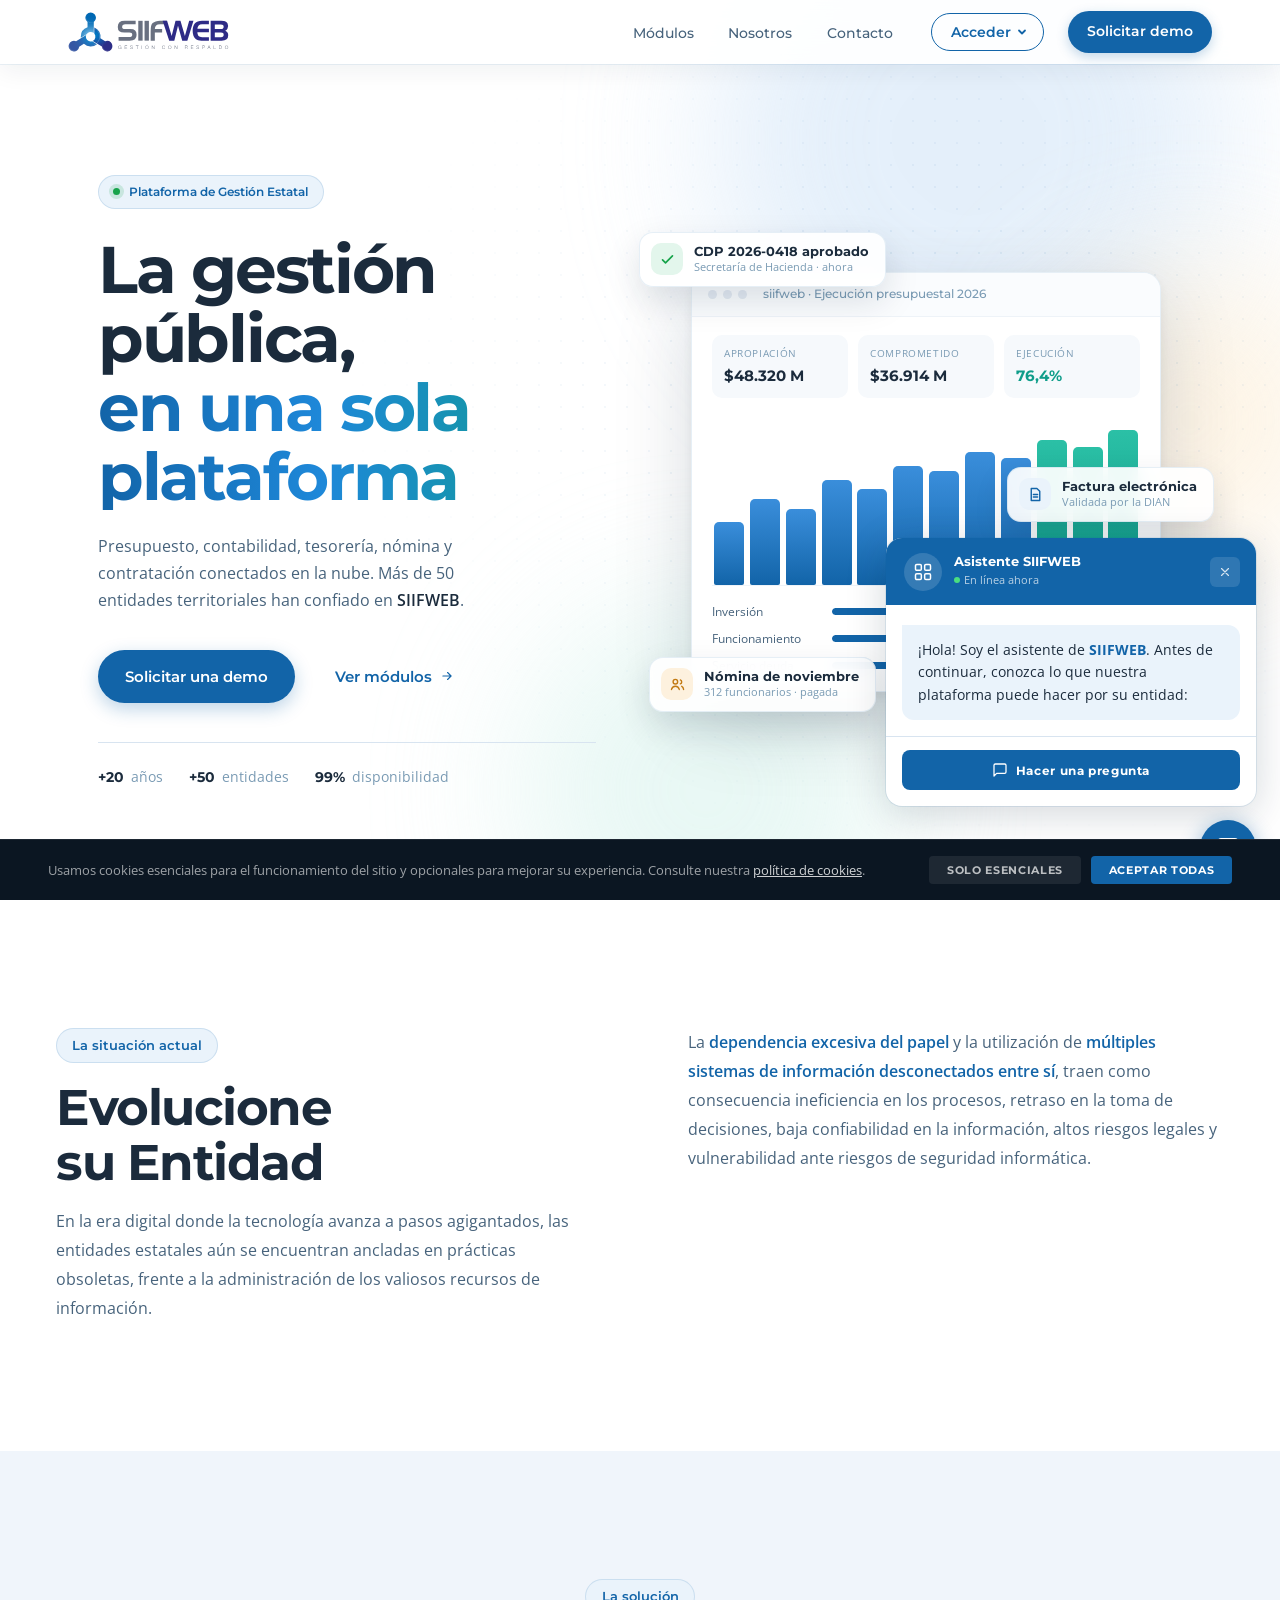
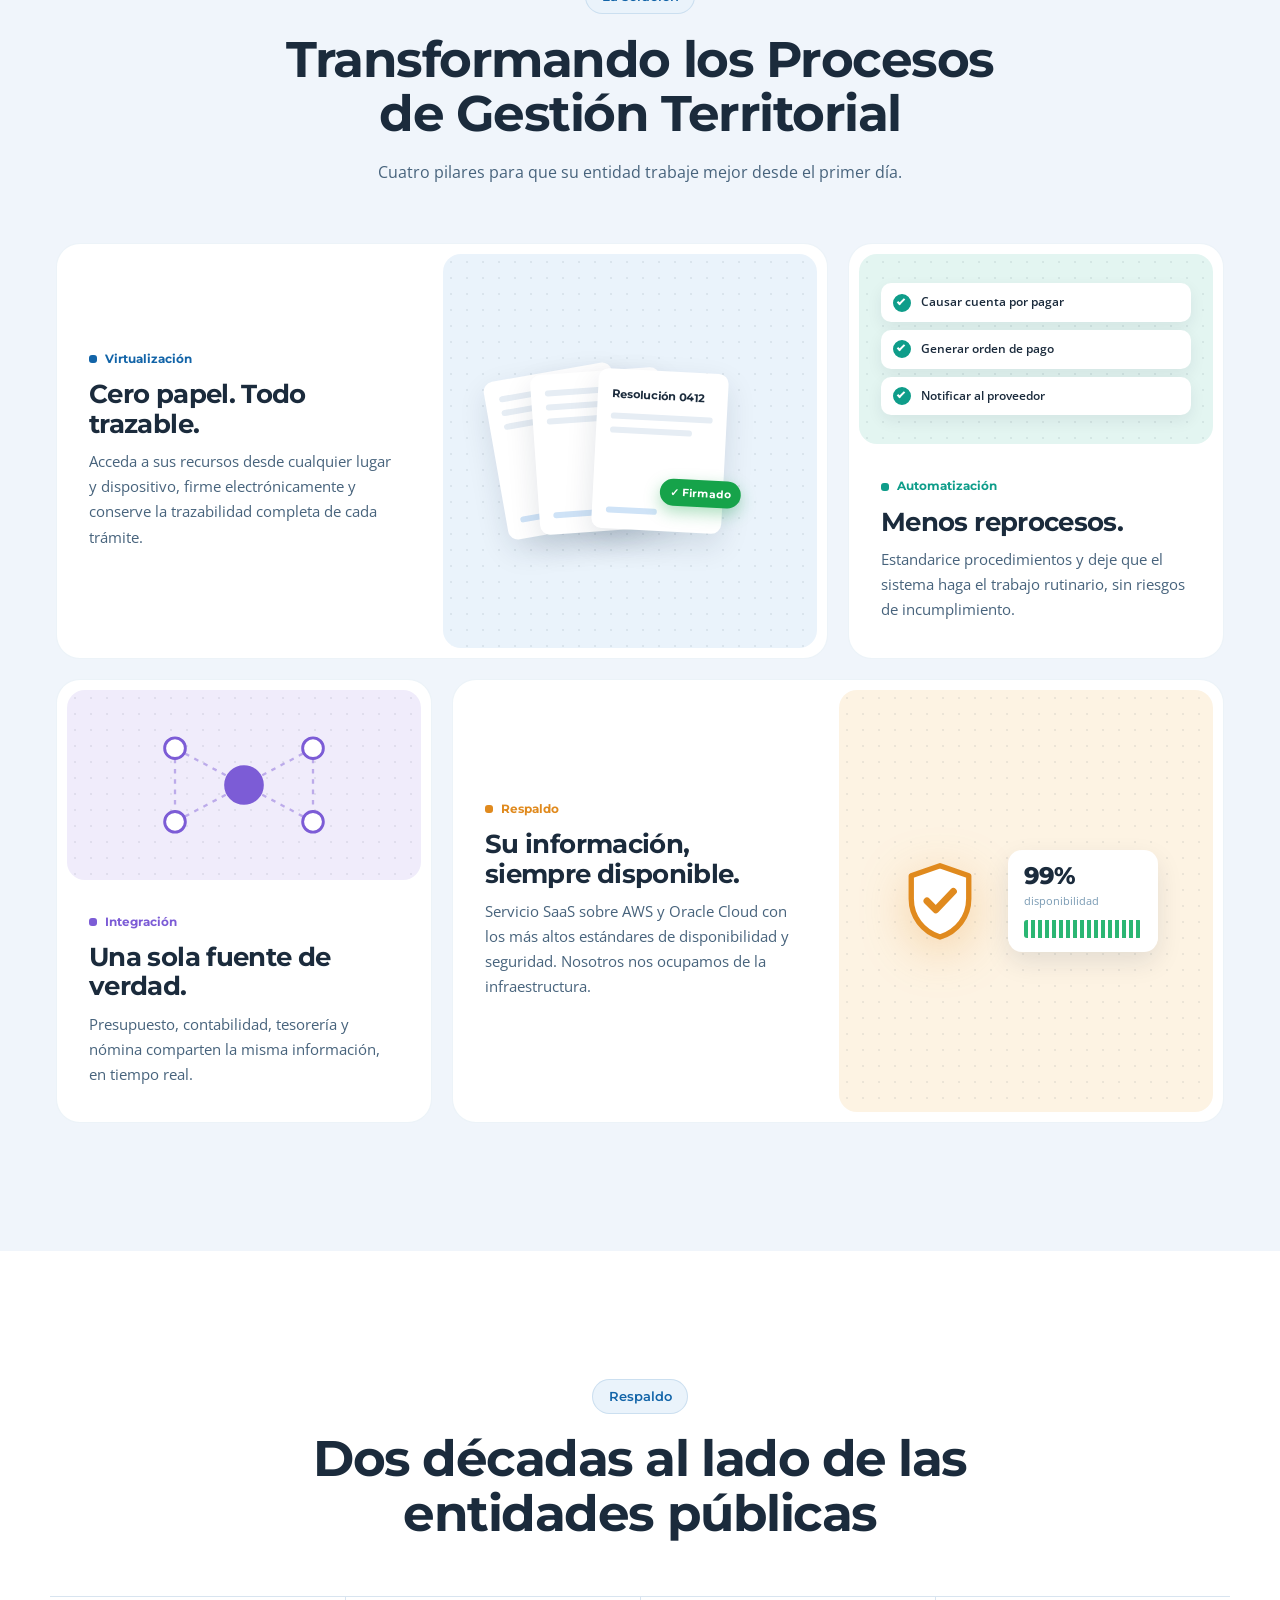
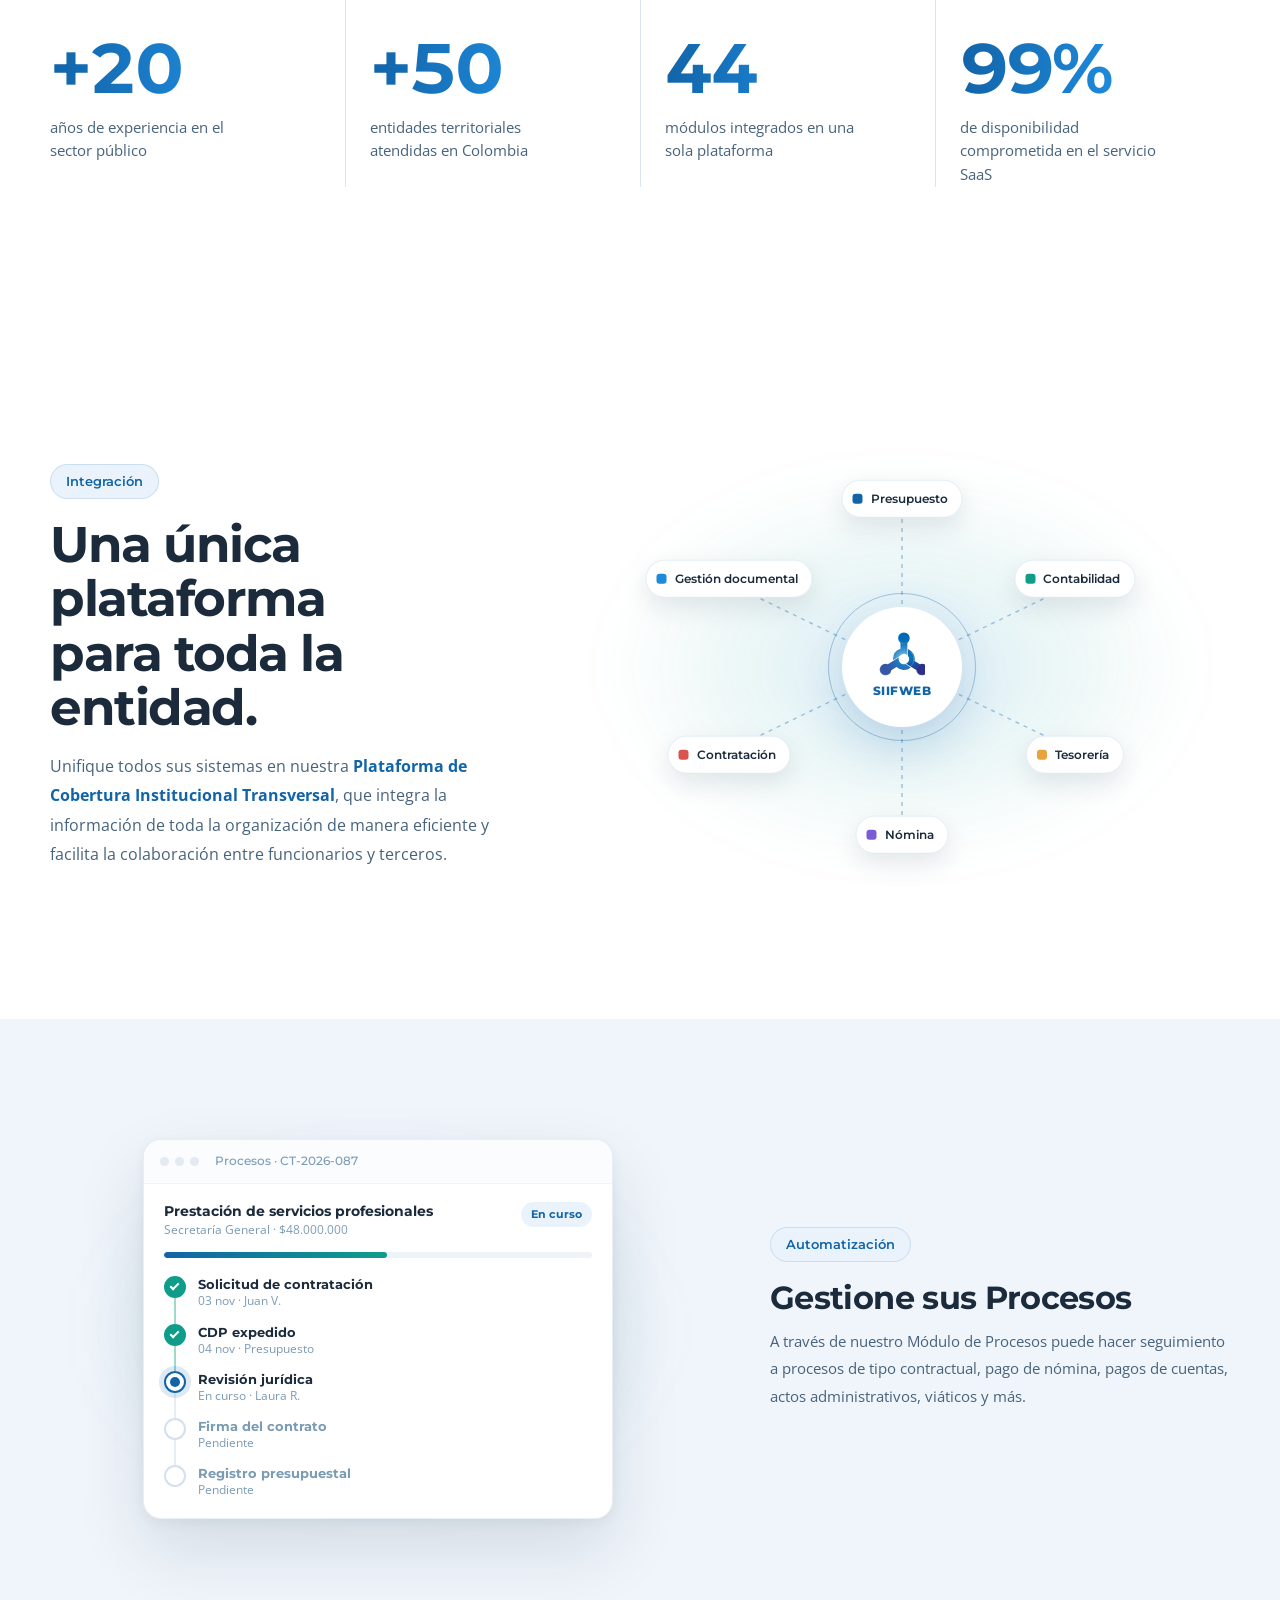
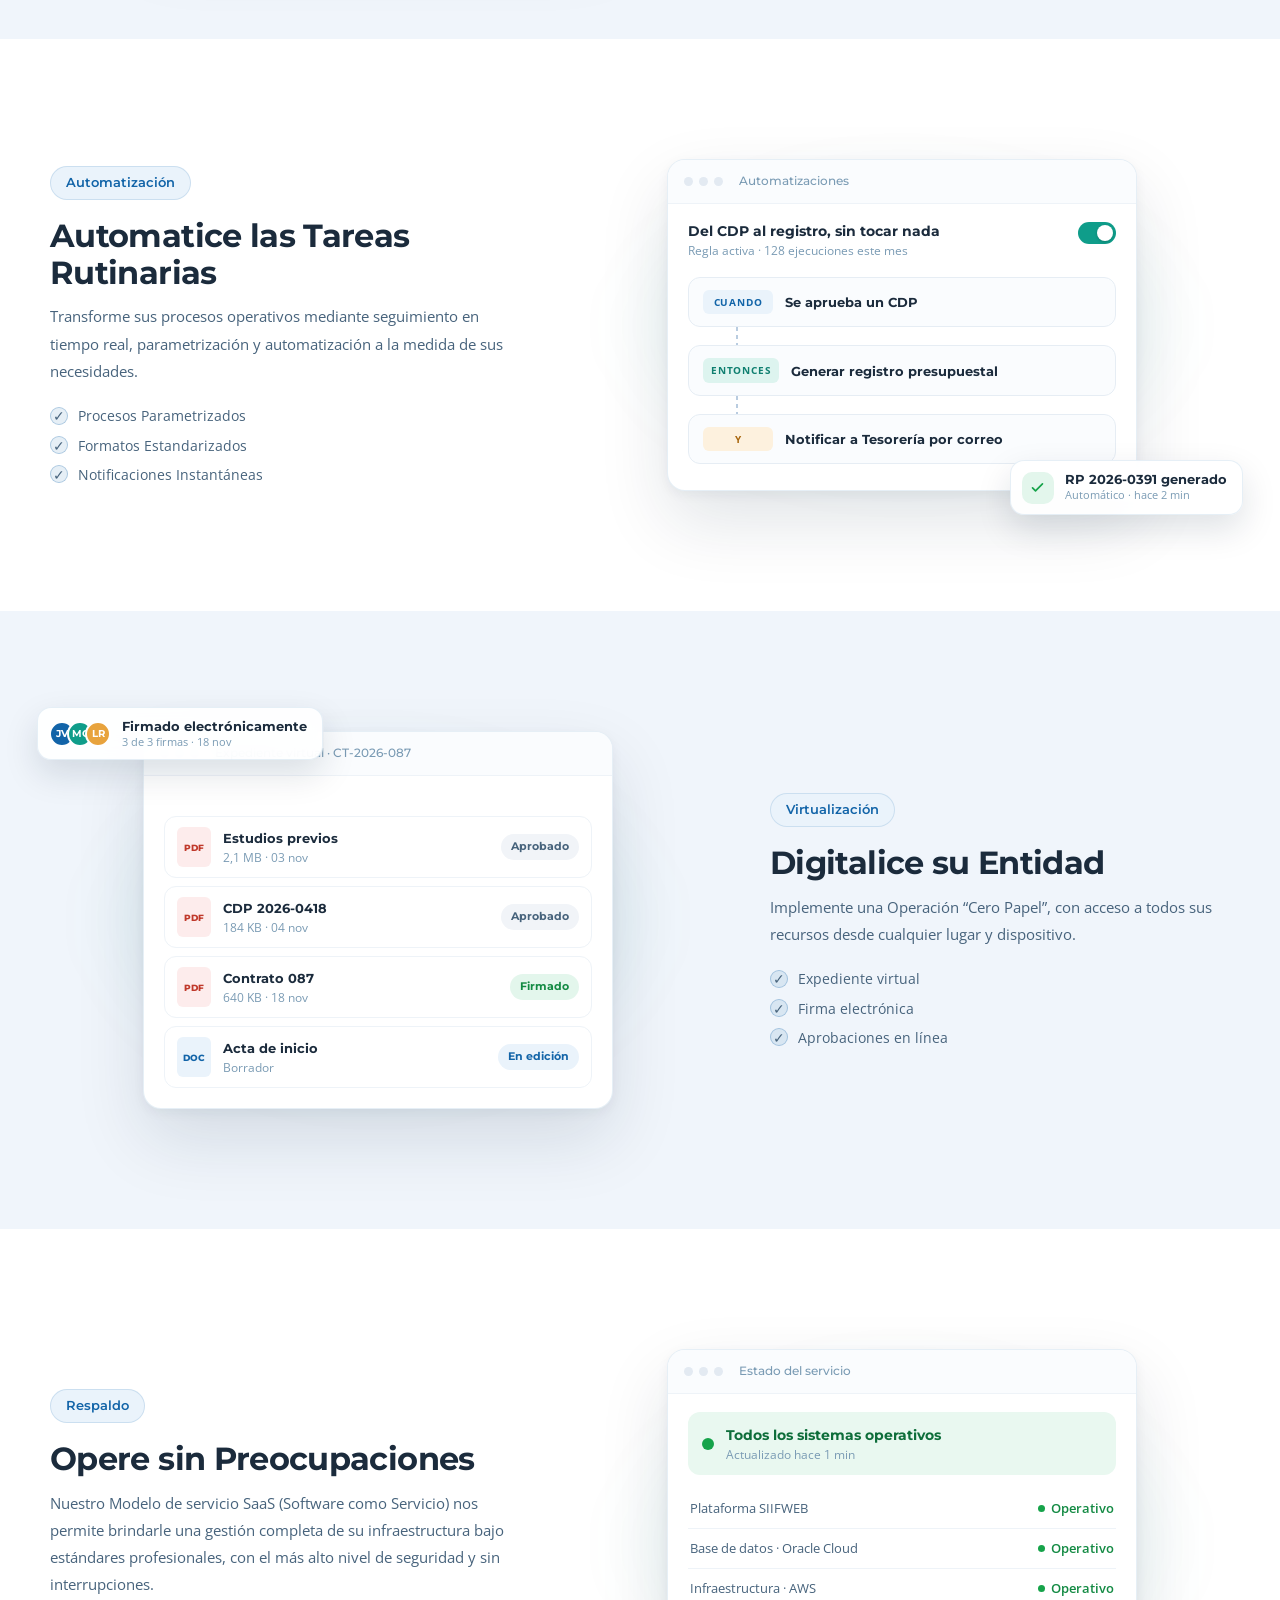
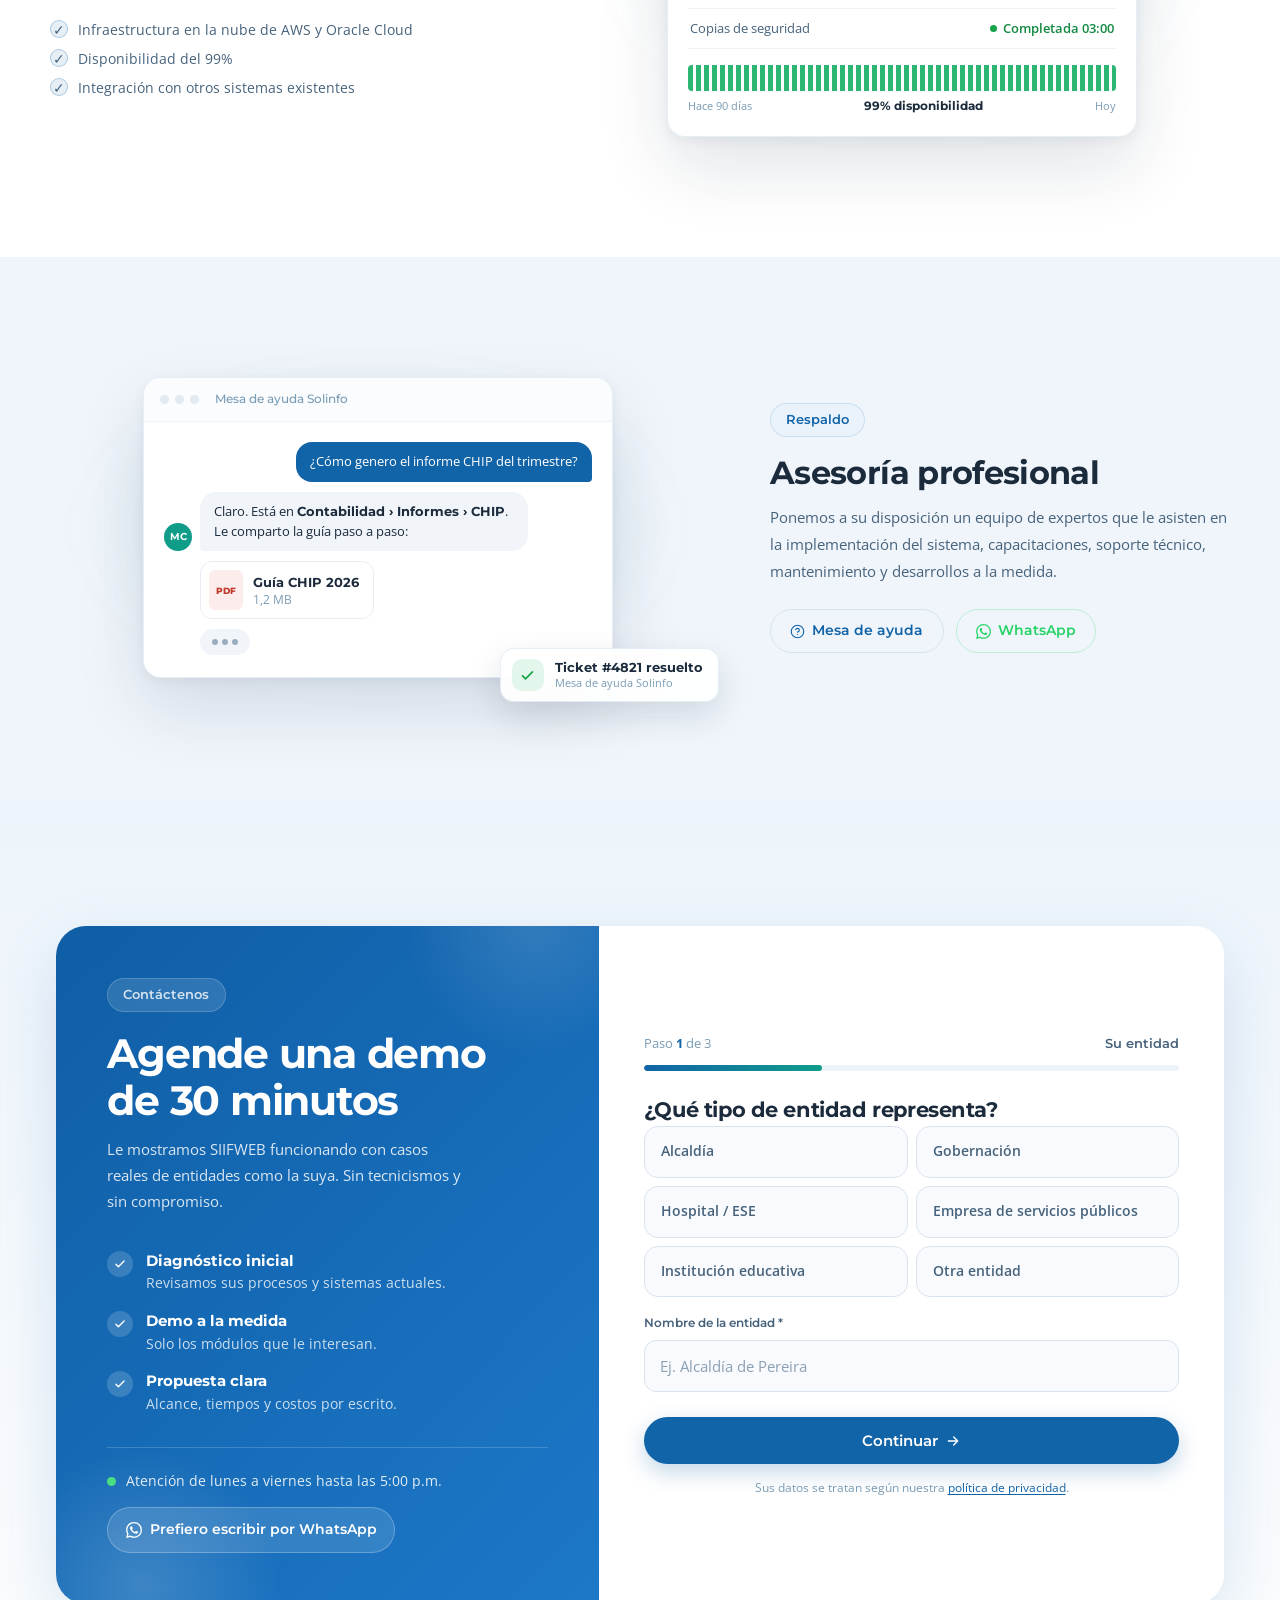
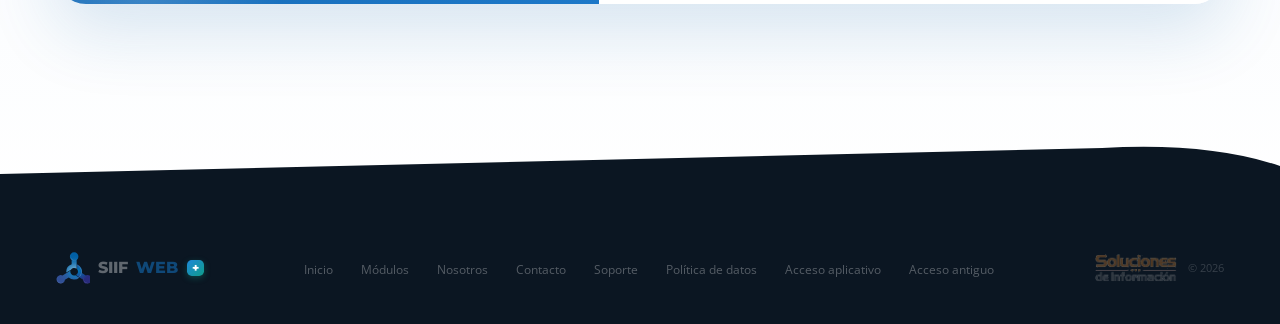
==== index.html @ 013b611a "feat(sitio): SEO, dirección de Bogotá y retiro de wsPagos - SEO: meta description, canonical y Open " ====
<!DOCTYPE html>
<html lang="es">
<head>
  <meta charset="UTF-8">
  <meta name="viewport" content="width=device-width, initial-scale=1.0">
  <title>SIIFWEB - Plataforma de Gesti&oacute;n Estatal</title>
  <meta name="description" content="Presupuesto, contabilidad, tesorería, nómina y contratación conectados en la nube para entidades territoriales de Colombia. Más de 50 entidades confían en SIIFWEB.">
  <link rel="canonical" href="https://www.siifweb.com/">
  <meta name="theme-color" content="#1264A8">
  <meta property="og:type" content="website">
  <meta property="og:site_name" content="SIIFWEB">
  <meta property="og:locale" content="es_CO">
  <meta property="og:title" content="SIIFWEB — La gestión pública, en una sola plataforma">
  <meta property="og:description" content="Presupuesto, contabilidad, tesorería, nómina y contratación conectados en la nube para entidades territoriales de Colombia. Más de 50 entidades confían en SIIFWEB.">
  <meta property="og:url" content="https://www.siifweb.com/">
  <meta property="og:image" content="https://www.siifweb.com/assets/og-siifweb.jpg">
  <meta property="og:image:width" content="1200">
  <meta property="og:image:height" content="630">
  <meta property="og:image:alt" content="SIIFWEB: la gestión pública, en una sola plataforma">
  <meta name="twitter:card" content="summary_large_image">
  <link rel="preconnect" href="https://fonts.googleapis.com">
  <link rel="preconnect" href="https://fonts.gstatic.com" crossorigin>
  <link href="https://fonts.googleapis.com/css2?family=Montserrat:wght@300;400;500;600;700;800&family=Open+Sans:wght@300;400;600&display=swap" rel="stylesheet">
  <link rel="icon" href="assets/favicon.ico" sizes="any">
  <link rel="apple-touch-icon" href="assets/apple-touch-icon.png">
  <link rel="stylesheet" href="css/common.css">
  <link rel="stylesheet" href="css/index.css">
  <link rel="stylesheet" href="css/chat.css">
  <link rel="stylesheet" href="css/theme.css">
</head>
<body>

<nav id="nav">
  <div class="nav-inner">
    <a class="nav-logo" href="./">
      <img src="assets/logo-navbar.svg" alt="SIIFWEB" width="161" height="40">
    </a>
    <ul class="nav-links">
      <li><a href="./modulos.html">M&oacute;dulos</a></li>
      <li><a href="./nosotros.html">Nosotros</a></li>
      <li><a href="#contacto">Contacto</a></li>
      <li class="nav-links-sep" aria-hidden="true"></li>
      <li class="nav-mob-access"><a href="./acceso.html">Acceso aplicativo <span class="brand-plus">SIIFWEB<span class="plus-chip" aria-hidden="true">+</span></span></a></li>
      <li class="nav-mob-access"><a href="https://www.colombiagestiona.com/entidades.html" target="_blank" rel="noreferrer">Acceso antiguo</a></li>
      <li class="nav-mob-access"><a href="https://soporte.solinfo.com.co" target="_blank" rel="noreferrer">Soporte</a></li>
      <li class="nav-mob-access nav-mob-disabled"><span>Acceso interno <span class="access-soon">Pr&oacute;ximamente</span></span></li>
      <li class="nav-mob-access nav-mob-disabled"><span>PQRS <span class="access-soon">Pr&oacute;ximamente</span></span></li>
    </ul>
    <div class="nav-access-wrap">
      <button class="nav-access" type="button" aria-haspopup="true" aria-expanded="false">
        Acceder
        <svg class="nav-access-chev" width="10" height="10" viewBox="0 0 10 10" fill="none" aria-hidden="true"><path d="M2 3.5l3 3 3-3" stroke="currentColor" stroke-width="1.8" stroke-linecap="round" stroke-linejoin="round"/></svg>
      </button>
      <div class="access-menu" role="menu">
        <div class="access-menu-header">Acceso</div>
        <a href="./acceso.html" class="access-item" role="menuitem">
          <span class="access-item-ico"><svg width="18" height="18" viewBox="0 0 24 24" fill="none"><path d="M3 21h18M5 21v-9M9.7 21v-9M14.3 21v-9M19 21v-9M3.5 9 12 3.5 20.5 9v0.5h-17V9Z" stroke="#1264A8" stroke-width="1.8" stroke-linecap="round" stroke-linejoin="round"/></svg></span>
          <span class="access-item-body"><span class="access-item-name">Acceso aplicativo</span><span class="access-item-desc">Entidades en <span class="brand-plus">SIIFWEB<span class="plus-chip" aria-hidden="true">+</span></span></span></span>
          <svg class="access-item-ext" width="12" height="12" viewBox="0 0 12 12" fill="none" aria-hidden="true"><path d="M4.5 2.5 8 6l-3.5 3.5" stroke="#7A9BB4" stroke-width="1.5" stroke-linecap="round" stroke-linejoin="round"/></svg>
        </a>
        <a href="https://www.colombiagestiona.com/entidades.html" class="access-item" target="_blank" rel="noreferrer" role="menuitem">
          <span class="access-item-ico"><svg width="18" height="18" viewBox="0 0 24 24" fill="none"><rect x="3" y="3" width="7" height="7" rx="1.5" stroke="#1264A8" stroke-width="1.8"/><rect x="14" y="3" width="7" height="7" rx="1.5" stroke="#1264A8" stroke-width="1.8"/><rect x="3" y="14" width="7" height="7" rx="1.5" stroke="#1264A8" stroke-width="1.8"/><rect x="14" y="14" width="7" height="7" rx="1.5" stroke="#1264A8" stroke-width="1.8"/></svg></span>
          <span class="access-item-body"><span class="access-item-name">Acceso antiguo</span><span class="access-item-desc">Versi&oacute;n anterior &middot; Colombia Gestiona</span></span>
          <svg class="access-item-ext" width="12" height="12" viewBox="0 0 12 12" fill="none" aria-hidden="true"><path d="M2.5 9.5l7-7M9.5 2.5H4M9.5 2.5v5.5" stroke="#7A9BB4" stroke-width="1.5" stroke-linecap="round" stroke-linejoin="round"/></svg>
        </a>
        <a href="https://soporte.solinfo.com.co" class="access-item" target="_blank" rel="noreferrer" role="menuitem">
          <span class="access-item-ico"><svg width="18" height="18" viewBox="0 0 24 24" fill="none"><path d="M12 22c5.523 0 10-4.477 10-10S17.523 2 12 2 2 6.477 2 12s4.477 10 10 10Z" stroke="#1264A8" stroke-width="1.8"/><path d="M9.09 9a3 3 0 0 1 5.83 1c0 2-3 3-3 3" stroke="#1264A8" stroke-width="1.8" stroke-linecap="round" stroke-linejoin="round"/><circle cx="12" cy="17" r=".5" fill="#1264A8" stroke="#1264A8"/></svg></span>
          <span class="access-item-body"><span class="access-item-name">Soporte</span><span class="access-item-desc">Mesa de ayuda Solinfo</span></span>
          <svg class="access-item-ext" width="12" height="12" viewBox="0 0 12 12" fill="none" aria-hidden="true"><path d="M2.5 9.5l7-7M9.5 2.5H4M9.5 2.5v5.5" stroke="#7A9BB4" stroke-width="1.5" stroke-linecap="round" stroke-linejoin="round"/></svg>
        </a>
        <div class="access-item access-item--disabled" role="menuitem" aria-disabled="true">
          <span class="access-item-ico"><svg width="18" height="18" viewBox="0 0 24 24" fill="none"><path d="M12 2l2.4 4.8L20 8l-4 3.9.95 5.5L12 15l-4.95 2.4.95-5.5L4 8l5.6-1.2L12 2Z" stroke="#7A9BB4" stroke-width="1.8" stroke-linejoin="round"/></svg></span>
          <span class="access-item-body"><span class="access-item-name">Acceso interno <span class="access-soon">Pr&oacute;ximamente</span></span><span class="access-item-desc">Plataforma de IA Solinfo</span></span>
          <svg class="access-item-lock" width="12" height="12" viewBox="0 0 12 12" fill="none" aria-hidden="true"><rect x="1.5" y="5.5" width="9" height="6" rx="1" stroke="#7A9BB4" stroke-width="1.3"/><path d="M3.5 5.5V3.5a2.5 2.5 0 0 1 5 0v2" stroke="#7A9BB4" stroke-width="1.3" stroke-linecap="round"/></svg>
        </div>
        <div class="access-item access-item--disabled" role="menuitem" aria-disabled="true">
          <span class="access-item-ico"><svg width="18" height="18" viewBox="0 0 24 24" fill="none"><path d="M14 2H6a2 2 0 0 0-2 2v16a2 2 0 0 0 2 2h12a2 2 0 0 0 2-2V8l-6-6z" stroke="#7A9BB4" stroke-width="1.8" stroke-linecap="round" stroke-linejoin="round"/><path d="M14 2v6h6M16 13H8M16 17H8M10 9H8" stroke="#7A9BB4" stroke-width="1.8" stroke-linecap="round"/></svg></span>
          <span class="access-item-body"><span class="access-item-name">PQRS <span class="access-soon">Pr&oacute;ximamente</span></span><span class="access-item-desc">Peticiones, quejas, reclamos y sugerencias</span></span>
          <svg class="access-item-lock" width="12" height="12" viewBox="0 0 12 12" fill="none" aria-hidden="true"><rect x="1.5" y="5.5" width="9" height="6" rx="1" stroke="#7A9BB4" stroke-width="1.3"/><path d="M3.5 5.5V3.5a2.5 2.5 0 0 1 5 0v2" stroke="#7A9BB4" stroke-width="1.3" stroke-linecap="round"/></svg>
        </div>
      </div>
    </div>
    <a class="nav-demo" href="#contacto">Solicitar demo</a>
    <button class="nav-toggle" type="button" aria-label="Abrir men&uacute;" aria-controls="nav" aria-expanded="false">
      <span></span><span></span><span></span>
    </button>
  </div>
</nav>

<section class="hero hero--light">
  <div class="hero-bg" aria-hidden="true"><span class="blob b1"></span><span class="blob b2"></span><span class="blob b3"></span></div>
  <div class="hero-inner">
    <div class="hero-text">
      <span class="hero-eyebrow"><span class="dot"></span>Plataforma de Gesti&oacute;n Estatal</span>
      <h1>La gesti&oacute;n p&uacute;blica, <span class="grad">en una sola plataforma</span></h1>
      <p class="hero-sub">Presupuesto, contabilidad, tesorer&iacute;a, n&oacute;mina y contrataci&oacute;n conectados en la nube. M&aacute;s de 50 entidades territoriales han confiado en <strong>SIIFWEB</strong>.</p>
      <div class="hero-acts">
        <a href="#contacto" class="hbtn hbtn-primary">Solicitar una demo</a>
        <a href="./modulos.html" class="hbtn hbtn-ghost">Ver m&oacute;dulos <svg width="14" height="14" viewBox="0 0 24 24" fill="none" aria-hidden="true"><path d="M5 12h14M13 6l6 6-6 6" stroke="currentColor" stroke-width="2" stroke-linecap="round" stroke-linejoin="round"/></svg></a>
      </div>
      <ul class="hero-trust">
        <li><b>+20</b> a&ntilde;os</li>
        <li><b>+50</b> entidades</li>
        <li><b>99%</b> disponibilidad</li>
      </ul>
    </div>

    <div class="hero-stage" aria-hidden="true">
      <div class="app-win">
        <div class="app-bar"><i></i><i></i><i></i><span>siifweb &middot; Ejecuci&oacute;n presupuestal 2026</span></div>
        <div class="app-body">
          <div class="app-kpis">
            <div class="kpi"><small>Apropiaci&oacute;n</small><strong>$48.320 M</strong></div>
            <div class="kpi"><small>Comprometido</small><strong>$36.914 M</strong></div>
            <div class="kpi kpi--ok"><small>Ejecuci&oacute;n</small><strong>76,4%</strong></div>
          </div>
          <div class="app-chart">
            <span style="--h:38%"></span><span style="--h:52%"></span><span style="--h:46%"></span><span style="--h:64%"></span><span style="--h:58%"></span><span style="--h:72%"></span><span style="--h:69%"></span><span style="--h:81%"></span><span style="--h:77%"></span><span style="--h:88%"></span><span style="--h:84%"></span><span style="--h:94%"></span>
          </div>
          <div class="app-rows">
            <div class="row"><span>Inversi&oacute;n</span><em style="--w:82%"></em></div>
            <div class="row"><span>Funcionamiento</span><em style="--w:71%"></em></div>
            <div class="row"><span>Servicio deuda</span><em style="--w:64%"></em></div>
          </div>
        </div>
      </div>

      <div class="chip c1"><span class="ico ico-green"><svg viewBox="0 0 24 24" fill="none"><path d="m5 12.5 4.2 4.2L19 7" stroke="currentColor" stroke-width="2.4" stroke-linecap="round" stroke-linejoin="round"/></svg></span><div><b>CDP 2026-0418 aprobado</b><small>Secretar&iacute;a de Hacienda &middot; ahora</small></div></div>
      <div class="chip c2"><span class="ico ico-blue"><svg viewBox="0 0 24 24" fill="none"><path d="M6 3.5h8l4 4V20.5H6Z" stroke="currentColor" stroke-width="2" stroke-linejoin="round"/><path d="M9 12h6M9 15.5h6" stroke="currentColor" stroke-width="2" stroke-linecap="round"/></svg></span><div><b>Factura electr&oacute;nica</b><small>Validada por la DIAN</small></div></div>
      <div class="chip c3"><span class="ico ico-amber"><svg viewBox="0 0 24 24" fill="none"><circle cx="9" cy="8" r="3.2" stroke="currentColor" stroke-width="2"/><path d="M3.5 19c.7-3 3-4.6 5.5-4.6s4.8 1.6 5.5 4.6" stroke="currentColor" stroke-width="2" stroke-linecap="round"/><path d="M16 5.5a3 3 0 0 1 0 5.6M18 14.6c1.4.6 2.3 2 2.6 4.4" stroke="currentColor" stroke-width="2" stroke-linecap="round"/></svg></span><div><b>N&oacute;mina de noviembre</b><small>312 funcionarios &middot; pagada</small></div></div>
      <div class="chip c4"><div class="avs"><i style="--c:#1264A8">JV</i><i style="--c:#0F9D8A">MC</i><i style="--c:#E8A33D">LR</i></div><div><b>Contrato 087 en firma</b><small>Synchrox &middot; 2 de 3 firmas</small></div></div>
    </div>
  </div>
  <button class="hero-pause" type="button" aria-label="Pausar animaci&oacute;n"><svg width="12" height="12" viewBox="0 0 12 12" aria-hidden="true"><rect x="2" y="1.5" width="2.6" height="9" rx="1" fill="currentColor"/><rect x="7.4" y="1.5" width="2.6" height="9" rx="1" fill="currentColor"/></svg></button>
</section>

<section class="s-evolve">
  <div class="wrap">
    <div class="evolve-grid">
      <div>
        <span class="tag tag-blue sr">La situaci&oacute;n actual</span>
        <h2 class="sec-title sr d1" style="color:var(--ink)">Evolucione<br>su Entidad</h2>
        <p class="sec-body sr d2">En la era digital donde la tecnolog&iacute;a avanza a pasos agigantados, las entidades estatales a&uacute;n se encuentran ancladas en pr&aacute;cticas obsoletas, frente a la administraci&oacute;n de los valiosos recursos de informaci&oacute;n.</p>
      </div>
      <div class="sr d1">
        <p class="sec-body">La <em>dependencia excesiva del papel</em> y la utilizaci&oacute;n de <em>m&uacute;ltiples sistemas de informaci&oacute;n desconectados entre s&iacute;</em>, traen como consecuencia ineficiencia en los procesos, retraso en la toma de decisiones, baja confiabilidad en la informaci&oacute;n, altos riesgos legales y vulnerabilidad ante riesgos de seguridad inform&aacute;tica.</p>
      </div>
    </div>
  </div>
</section>

<section class="s-transform" id="modulos">
  <div class="wrap">
    <div class="transform-hd">
      <span class="tag tag-blue sr">La soluci&oacute;n</span>
      <h2 class="sec-title sr d1" style="color:var(--ink)">Transformando los Procesos<br>de Gesti&oacute;n Territorial</h2>
      <p class="sec-body sr d2">Cuatro pilares para que su entidad trabaje mejor desde el primer d&iacute;a.</p>
    </div>
    <div class="pillars">
      <article class="pillar pillar--wide sr d1" style="--acc:#1264A8;--tint:#EAF3FB">
        <div class="pillar-copy">
          <span class="pillar-kicker">Virtualizaci&oacute;n</span>
          <h3 class="pillar-name">Cero papel. Todo trazable.</h3>
          <p class="pillar-body">Acceda a sus recursos desde cualquier lugar y dispositivo, firme electr&oacute;nicamente y conserve la trazabilidad completa de cada tr&aacute;mite.</p>
        </div>
        <div class="pv pv-docs" aria-hidden="true">
          <div class="pdoc d-a"><i></i><i></i><i></i><i class="s"></i></div>
          <div class="pdoc d-b"><i></i><i></i><i></i><i class="s"></i></div>
          <div class="pdoc d-c"><b>Resoluci&oacute;n 0412</b><i></i><i></i><i class="s"></i><span class="pbadge">&#10003; Firmado</span></div>
        </div>
      </article>
      <article class="pillar sr d2" style="--acc:#0F9D8A;--tint:#E3F5F1">
        <div class="pv pv-tasks" aria-hidden="true">
          <div class="ptask"><span></span>Causar cuenta por pagar</div>
          <div class="ptask"><span></span>Generar orden de pago</div>
          <div class="ptask"><span></span>Notificar al proveedor</div>
        </div>
        <div class="pillar-copy">
          <span class="pillar-kicker">Automatizaci&oacute;n</span>
          <h3 class="pillar-name">Menos reprocesos.</h3>
          <p class="pillar-body">Estandarice procedimientos y deje que el sistema haga el trabajo rutinario, sin riesgos de incumplimiento.</p>
        </div>
      </article>
      <article class="pillar sr d3" style="--acc:#7C5CD6;--tint:#F0ECFB">
        <div class="pv pv-net" aria-hidden="true">
          <svg viewBox="0 0 200 120"><g class="lk"><path d="M100 60 40 28M100 60 160 28M100 60 40 92M100 60 160 92M40 28 40 92M160 28 160 92"/></g><circle class="cn" cx="100" cy="60" r="16"/><circle cx="40" cy="28" r="9"/><circle cx="160" cy="28" r="9"/><circle cx="40" cy="92" r="9"/><circle cx="160" cy="92" r="9"/></svg>
        </div>
        <div class="pillar-copy">
          <span class="pillar-kicker">Integraci&oacute;n</span>
          <h3 class="pillar-name">Una sola fuente de verdad.</h3>
          <p class="pillar-body">Presupuesto, contabilidad, tesorer&iacute;a y n&oacute;mina comparten la misma informaci&oacute;n, en tiempo real.</p>
        </div>
      </article>
      <article class="pillar pillar--wide sr d4" style="--acc:#E08A1E;--tint:#FDF3E3">
        <div class="pillar-copy">
          <span class="pillar-kicker">Respaldo</span>
          <h3 class="pillar-name">Su informaci&oacute;n, siempre disponible.</h3>
          <p class="pillar-body">Servicio SaaS sobre AWS y Oracle Cloud con los m&aacute;s altos est&aacute;ndares de disponibilidad y seguridad. Nosotros nos ocupamos de la infraestructura.</p>
        </div>
        <div class="pv pv-shield" aria-hidden="true">
          <svg class="shield" viewBox="0 0 24 24" fill="none"><path d="M12 2.8 19.5 5.4v6c0 4.7-3 8.6-7.5 10-4.5-1.4-7.5-5.3-7.5-10v-6L12 2.8Z" fill="#fff" stroke="currentColor" stroke-width="1.4" stroke-linejoin="round"/><path d="m8.6 12 2.3 2.3 4.6-4.8" stroke="currentColor" stroke-width="1.8" stroke-linecap="round" stroke-linejoin="round"/></svg>
          <div class="up"><b>99%</b><small>disponibilidad</small><div class="upbars"></div></div>
        </div>
      </article>
    </div>
  </div>
</section>

<section class="s-stats">
  <div class="wrap">
    <div class="stats-hd">
      <span class="tag tag-blue sr">Respaldo</span>
      <h2 class="sec-title sr d1" style="color:var(--ink)">Dos d&eacute;cadas al lado de las entidades p&uacute;blicas</h2>
    </div>
    <div class="stats">
      <div class="stat sr d1"><span class="stat-n" data-count="20" data-prefix="+">+20</span><p class="stat-l">a&ntilde;os de experiencia en el sector p&uacute;blico</p></div>
      <div class="stat sr d2"><span class="stat-n" data-count="50" data-prefix="+">+50</span><p class="stat-l">entidades territoriales atendidas en Colombia</p></div>
      <div class="stat sr d3"><span class="stat-n" data-count="44">44</span><p class="stat-l">m&oacute;dulos integrados en una sola plataforma</p></div>
      <div class="stat sr d4"><span class="stat-n" data-count="99" data-suffix="%">99%</span><p class="stat-l">de disponibilidad comprometida en el servicio SaaS</p></div>
    </div>
  </div>
</section>

<section class="s-integ">
  <div class="wrap">
    <div class="integ-text">
      <span class="tag tag-blue sr">Integraci&oacute;n</span>
      <h2 class="sec-title sr d1" style="color:var(--ink)">Una &uacute;nica plataforma<br>para toda la entidad.</h2>
      <p class="sec-body sr d2">Unifique todos sus sistemas en nuestra <strong>Plataforma de Cobertura Institucional Transversal</strong>, que integra la informaci&oacute;n de toda la organizaci&oacute;n de manera eficiente y facilita la colaboraci&oacute;n entre funcionarios y terceros.</p>
    </div>
    <div class="mock-wrap sr" aria-hidden="true">
  <div class="hub">
    <svg class="hub-lines" viewBox="0 0 100 100" preserveAspectRatio="none"><path d="M50 50 50 8M50 50 88 28M50 50 88 72M50 50 50 92M50 50 12 72M50 50 12 28"/></svg>
    <div class="hub-core"><span class="hub-logo"><img src="assets/logo-navbar.svg" alt="" width="177" height="44"></span><span>SIIFWEB</span></div>
    <span class="hub-node n1"><i style="--c:#1264A8"></i>Presupuesto</span>
    <span class="hub-node n2"><i style="--c:#0F9D8A"></i>Contabilidad</span>
    <span class="hub-node n3"><i style="--c:#E8A33D"></i>Tesorer&iacute;a</span>
    <span class="hub-node n4"><i style="--c:#7C5CD6"></i>N&oacute;mina</span>
    <span class="hub-node n5"><i style="--c:#D9534F"></i>Contrataci&oacute;n</span>
    <span class="hub-node n6"><i style="--c:#1E88D9"></i>Gesti&oacute;n documental</span>
  </div>
</div>
  </div>
</section>

<div class="s-features">
  <div class="feat rev">
    <div class="wrap"><div class="feat-text sr"><span class="tag tag-blue">Automatizaci&oacute;n</span><h3 class="feat-h">Gestione sus Procesos</h3><p class="feat-body">A trav&eacute;s de nuestro M&oacute;dulo de Procesos puede hacer seguimiento a procesos de tipo contractual, pago de n&oacute;mina, pagos de cuentas, actos administrativos, vi&aacute;ticos y m&aacute;s.</p></div><div class="mock-wrap sr" aria-hidden="true">
  <div class="mock">
    <div class="app-bar"><i></i><i></i><i></i><span>Procesos &middot; CT-2026-087</span></div>
    <div class="mock-body">
      <div class="m-head"><div><b>Prestaci&oacute;n de servicios profesionales</b><small>Secretar&iacute;a General &middot; $48.000.000</small></div><span class="pill pill-blue">En curso</span></div>
      <div class="m-progress"><em style="--w:52%"></em></div>
      <ol class="steps">
        <li class="done"><span class="st"></span><div><b>Solicitud de contrataci&oacute;n</b><small>03 nov &middot; Juan V.</small></div></li>
        <li class="done"><span class="st"></span><div><b>CDP expedido</b><small>04 nov &middot; Presupuesto</small></div></li>
        <li class="now"><span class="st"></span><div><b>Revisi&oacute;n jur&iacute;dica</b><small>En curso &middot; Laura R.</small></div></li>
        <li><span class="st"></span><div><b>Firma del contrato</b><small>Pendiente</small></div></li>
        <li><span class="st"></span><div><b>Registro presupuestal</b><small>Pendiente</small></div></li>
      </ol>
    </div>
  </div>
</div></div>
  </div>
  <div class="feat">
    <div class="wrap"><div class="feat-text sr"><span class="tag tag-blue">Automatizaci&oacute;n</span><h3 class="feat-h">Automatice las Tareas Rutinarias</h3><p class="feat-body">Transforme sus procesos operativos mediante seguimiento en tiempo real, parametrizaci&oacute;n y automatizaci&oacute;n a la medida de sus necesidades.</p><ul class="checks"><li><span class="ck">&#10003;</span>Procesos Parametrizados</li><li><span class="ck">&#10003;</span>Formatos Estandarizados</li><li><span class="ck">&#10003;</span>Notificaciones Instant&aacute;neas</li></ul></div><div class="mock-wrap sr" aria-hidden="true">
  <div class="mock">
    <div class="app-bar"><i></i><i></i><i></i><span>Automatizaciones</span></div>
    <div class="mock-body">
      <div class="m-head"><div><b>Del CDP al registro, sin tocar nada</b><small>Regla activa &middot; 128 ejecuciones este mes</small></div><span class="toggle"></span></div>
      <div class="flow">
        <div class="fblock"><span class="fk">Cuando</span><b>Se aprueba un CDP</b></div>
        <div class="fline"></div>
        <div class="fblock"><span class="fk fk-teal">Entonces</span><b>Generar registro presupuestal</b></div>
        <div class="fline"></div>
        <div class="fblock"><span class="fk fk-amber">Y</span><b>Notificar a Tesorer&iacute;a por correo</b></div>
      </div>
    </div>
  </div>
  <div class="chip chip-static m-chip-br"><span class="ico ico-green"><svg viewBox="0 0 24 24" fill="none"><path d="m5 12.5 4.2 4.2L19 7" stroke="currentColor" stroke-width="2.4" stroke-linecap="round" stroke-linejoin="round"/></svg></span><div><b>RP 2026-0391 generado</b><small>Autom&aacute;tico &middot; hace 2 min</small></div></div>
</div></div>
  </div>
  <div class="feat rev">
    <div class="wrap"><div class="feat-text sr"><span class="tag tag-blue">Virtualizaci&oacute;n</span><h3 class="feat-h">Digitalice su Entidad</h3><p class="feat-body">Implemente una Operaci&oacute;n &ldquo;Cero Papel&rdquo;, con acceso a todos sus recursos desde cualquier lugar y dispositivo.</p><ul class="checks"><li><span class="ck">&#10003;</span>Expediente virtual</li><li><span class="ck">&#10003;</span>Firma electr&oacute;nica</li><li><span class="ck">&#10003;</span>Aprobaciones en l&iacute;nea</li></ul></div><div class="mock-wrap sr" aria-hidden="true">
  <div class="mock">
    <div class="app-bar"><i></i><i></i><i></i><span>Expediente virtual &middot; CT-2026-087</span></div>
    <div class="mock-body">
      <ul class="docs">
        <li><span class="doc-ico">PDF</span><div><b>Estudios previos</b><small>2,1 MB &middot; 03 nov</small></div><span class="pill pill-gray">Aprobado</span></li>
        <li><span class="doc-ico">PDF</span><div><b>CDP 2026-0418</b><small>184 KB &middot; 04 nov</small></div><span class="pill pill-gray">Aprobado</span></li>
        <li><span class="doc-ico">PDF</span><div><b>Contrato 087</b><small>640 KB &middot; 18 nov</small></div><span class="pill pill-green">Firmado</span></li>
        <li><span class="doc-ico doc-ico--blue">DOC</span><div><b>Acta de inicio</b><small>Borrador</small></div><span class="pill pill-blue">En edici&oacute;n</span></li>
      </ul>
    </div>
  </div>
  <div class="chip chip-static m-chip-tl"><div class="avs"><i style="--c:#1264A8">JV</i><i style="--c:#0F9D8A">MC</i><i style="--c:#E8A33D">LR</i></div><div><b>Firmado electr&oacute;nicamente</b><small>3 de 3 firmas &middot; 18 nov</small></div></div>
</div></div>
  </div>
  <div class="feat">
    <div class="wrap"><div class="feat-text sr"><span class="tag tag-blue">Respaldo</span><h3 class="feat-h">Opere sin Preocupaciones</h3><p class="feat-body">Nuestro Modelo de servicio SaaS (Software como Servicio) nos permite brindarle una gesti&oacute;n completa de su infraestructura bajo est&aacute;ndares profesionales, con el m&aacute;s alto nivel de seguridad y sin interrupciones.</p><ul class="checks"><li><span class="ck">&#10003;</span>Infraestructura en la nube de AWS y Oracle Cloud</li><li><span class="ck">&#10003;</span>Disponibilidad del 99%</li><li><span class="ck">&#10003;</span>Integraci&oacute;n con otros sistemas existentes</li></ul></div><div class="mock-wrap sr" aria-hidden="true">
  <div class="mock">
    <div class="app-bar"><i></i><i></i><i></i><span>Estado del servicio</span></div>
    <div class="mock-body">
      <div class="status-ok"><span class="pulse"></span><div><b>Todos los sistemas operativos</b><small>Actualizado hace 1 min</small></div></div>
      <ul class="svc">
        <li><span>Plataforma SIIFWEB</span><em>Operativo</em></li>
        <li><span>Base de datos &middot; Oracle Cloud</span><em>Operativo</em></li>
        <li><span>Infraestructura &middot; AWS</span><em>Operativo</em></li>
        <li><span>Copias de seguridad</span><em>Completada 03:00</em></li>
      </ul>
      <div class="uptime"><div class="ubars"></div><div class="ulegend"><span>Hace 90 d&iacute;as</span><b>99% disponibilidad</b><span>Hoy</span></div></div>
    </div>
  </div>
</div></div>
  </div>
  <div class="feat rev">
    <div class="wrap"><div class="feat-text sr"><span class="tag tag-blue">Respaldo</span><h3 class="feat-h">Asesor&iacute;a profesional</h3><p class="feat-body">Ponemos a su disposici&oacute;n un equipo de expertos que le asisten en la implementaci&oacute;n del sistema, capacitaciones, soporte t&eacute;cnico, mantenimiento y desarrollos a la medida.</p><div class="feat-actions"><a href="https://soporte.solinfo.com.co" target="_blank" rel="noreferrer" class="feat-link"><svg width="15" height="15" viewBox="0 0 24 24" fill="none" aria-hidden="true"><path d="M12 22c5.523 0 10-4.477 10-10S17.523 2 12 2 2 6.477 2 12s4.477 10 10 10Z" stroke="currentColor" stroke-width="1.8"/><path d="M9.09 9a3 3 0 0 1 5.83 1c0 2-3 3-3 3" stroke="currentColor" stroke-width="1.8" stroke-linecap="round" stroke-linejoin="round"/><circle cx="12" cy="17" r=".5" fill="currentColor" stroke="currentColor"/></svg>Mesa de ayuda</a><a href="https://wa.me/573232268844" target="_blank" rel="noreferrer" class="feat-link feat-link--wa"><svg width="15" height="15" viewBox="0 0 24 24" fill="currentColor" aria-hidden="true"><path d="M17.472 14.382c-.297-.149-1.758-.867-2.03-.967-.273-.099-.471-.148-.67.15-.197.297-.767.966-.94 1.164-.173.199-.347.223-.644.075-.297-.15-1.255-.463-2.39-1.475-.883-.788-1.48-1.761-1.653-2.059-.173-.297-.018-.458.13-.606.134-.133.298-.347.446-.52.149-.174.198-.298.298-.497.099-.198.05-.371-.025-.52-.075-.149-.669-1.612-.916-2.207-.242-.579-.487-.5-.669-.51-.173-.008-.371-.01-.57-.01-.198 0-.52.074-.792.372-.272.297-1.04 1.016-1.04 2.479 0 1.462 1.065 2.875 1.213 3.074.149.198 2.096 3.2 5.077 4.487.709.306 1.262.489 1.694.625.712.227 1.36.195 1.871.118.571-.085 1.758-.719 2.006-1.413.248-.694.248-1.289.173-1.413-.074-.124-.272-.198-.57-.347m-5.421 7.403h-.004a9.87 9.87 0 01-5.031-1.378l-.361-.214-3.741.982.998-3.648-.235-.374a9.86 9.86 0 01-1.51-5.26c.001-5.45 4.436-9.884 9.888-9.884 2.64 0 5.122 1.03 6.988 2.898a9.825 9.825 0 012.893 6.994c-.003 5.45-4.437 9.884-9.885 9.884m8.413-18.297A11.815 11.815 0 0012.05 0C5.495 0 .16 5.335.157 11.892c0 2.096.547 4.142 1.588 5.945L.057 24l6.305-1.654a11.882 11.882 0 005.683 1.448h.005c6.554 0 11.89-5.335 11.893-11.893a11.821 11.821 0 00-3.48-8.413Z"/></svg>WhatsApp</a></div></div><div class="mock-wrap sr" aria-hidden="true">
  <div class="mock">
    <div class="app-bar"><i></i><i></i><i></i><span>Mesa de ayuda Solinfo</span></div>
    <div class="mock-body chat">
      <div class="msg me">&iquest;C&oacute;mo genero el informe CHIP del trimestre?</div>
      <div class="msg them"><span class="av" style="--c:#0F9D8A">MC</span><div>Claro. Est&aacute; en <b>Contabilidad &rsaquo; Informes &rsaquo; CHIP</b>. Le comparto la gu&iacute;a paso a paso:</div></div>
      <div class="msg them att"><span class="av av--ghost"></span><div class="file"><span class="doc-ico">PDF</span><div><b>Gu&iacute;a CHIP 2026</b><small>1,2 MB</small></div></div></div>
      <div class="typing"><i></i><i></i><i></i></div>
    </div>
  </div>
  <div class="chip chip-static m-chip-br"><span class="ico ico-green"><svg viewBox="0 0 24 24" fill="none"><path d="m5 12.5 4.2 4.2L19 7" stroke="currentColor" stroke-width="2.4" stroke-linecap="round" stroke-linejoin="round"/></svg></span><div><b>Ticket #4821 resuelto</b><small>Mesa de ayuda Solinfo</small></div></div>
</div></div>
  </div>
</div>

<section class="s-cta" id="contacto">
  <div class="cta-shell sr">
    <div class="cta-inner">
      <div class="cta-copy">
        <span class="tag tag-light">Cont&aacute;ctenos</span>
        <h2 class="cta-h d1">Agende una demo de 30 minutos</h2>
        <p class="cta-sub d2">Le mostramos SIIFWEB funcionando con casos reales de entidades como la suya. Sin tecnicismos y sin compromiso.</p>
        <ul class="cta-points d3">
          <li><span class="cta-ck"><svg viewBox="0 0 24 24" fill="none" aria-hidden="true"><path d="m5 12.5 4.2 4.2L19 7" stroke="currentColor" stroke-width="2.4" stroke-linecap="round" stroke-linejoin="round"/></svg></span><div><b>Diagn&oacute;stico inicial</b>Revisamos sus procesos y sistemas actuales.</div></li>
          <li><span class="cta-ck"><svg viewBox="0 0 24 24" fill="none" aria-hidden="true"><path d="m5 12.5 4.2 4.2L19 7" stroke="currentColor" stroke-width="2.4" stroke-linecap="round" stroke-linejoin="round"/></svg></span><div><b>Demo a la medida</b>Solo los m&oacute;dulos que le interesan.</div></li>
          <li><span class="cta-ck"><svg viewBox="0 0 24 24" fill="none" aria-hidden="true"><path d="m5 12.5 4.2 4.2L19 7" stroke="currentColor" stroke-width="2.4" stroke-linecap="round" stroke-linejoin="round"/></svg></span><div><b>Propuesta clara</b>Alcance, tiempos y costos por escrito.</div></li>
        </ul>
        <div class="cta-direct">
          <span class="cta-live"><span class="pulse"></span>Atenci&oacute;n de lunes a viernes hasta las 5:00 p.m.</span>
          <a href="https://wa.me/573163534433" target="_blank" rel="noreferrer" class="cta-direct-wa"><svg width="16" height="16" viewBox="0 0 24 24" fill="currentColor" aria-hidden="true"><path d="M17.472 14.382c-.297-.149-1.758-.867-2.03-.967-.273-.099-.471-.148-.67.15-.197.297-.767.966-.94 1.164-.173.199-.347.223-.644.075-.297-.15-1.255-.463-2.39-1.475-.883-.788-1.48-1.761-1.653-2.059-.173-.297-.018-.458.13-.606.134-.133.298-.347.446-.52.149-.174.198-.298.298-.497.099-.198.05-.371-.025-.52-.075-.149-.669-1.612-.916-2.207-.242-.579-.487-.5-.669-.51-.173-.008-.371-.01-.57-.01-.198 0-.52.074-.792.372-.272.297-1.04 1.016-1.04 2.479 0 1.462 1.065 2.875 1.213 3.074.149.198 2.096 3.2 5.077 4.487.709.306 1.262.489 1.694.625.712.227 1.36.195 1.871.118.571-.085 1.758-.719 2.006-1.413.248-.694.248-1.289.173-1.413-.074-.124-.272-.198-.57-.347m-5.421 7.403h-.004a9.87 9.87 0 01-5.031-1.378l-.361-.214-3.741.982.998-3.648-.235-.374a9.86 9.86 0 01-1.51-5.26c.001-5.45 4.436-9.884 9.888-9.884 2.64 0 5.122 1.03 6.988 2.898a9.825 9.825 0 012.893 6.994c-.003 5.45-4.437 9.884-9.885 9.884m8.413-18.297A11.815 11.815 0 0012.05 0C5.495 0 .16 5.335.157 11.892c0 2.096.547 4.142 1.588 5.945L.057 24l6.305-1.654a11.882 11.882 0 005.683 1.448h.005c6.554 0 11.89-5.335 11.893-11.893a11.821 11.821 0 00-3.48-8.413Z"/></svg>Prefiero escribir por WhatsApp</a>
        </div>
      </div>
      <form class="cta-form d2" id="demo-form" novalidate>
        <div class="stp-head">
          <div class="stp-meta"><span class="stp-count">Paso <b>1</b> de 3</span><span class="stp-name">Su entidad</span></div>
          <div class="stp-bar" aria-hidden="true"><i></i></div>
        </div>

        <fieldset class="stp" data-step="1" data-name="Su entidad">
          <legend class="stp-q">&iquest;Qu&eacute; tipo de entidad representa?</legend>
          <div class="opts opts--grid" data-required="tipo"><label class="opt"><input type="radio" name="tipo" value="Alcald&iacute;a"><span>Alcald&iacute;a</span></label><label class="opt"><input type="radio" name="tipo" value="Gobernaci&oacute;n"><span>Gobernaci&oacute;n</span></label><label class="opt"><input type="radio" name="tipo" value="Hospital / ESE"><span>Hospital / ESE</span></label><label class="opt"><input type="radio" name="tipo" value="Empresa de servicios p&uacute;blicos"><span>Empresa de servicios p&uacute;blicos</span></label><label class="opt"><input type="radio" name="tipo" value="Instituci&oacute;n educativa"><span>Instituci&oacute;n educativa</span></label><label class="opt"><input type="radio" name="tipo" value="Otra entidad"><span>Otra entidad</span></label></div>
          <div class="cta-field">
            <label class="cta-label" for="cta-entidad">Nombre de la entidad *</label>
            <input class="cta-input" id="cta-entidad" name="entidad" type="text" autocomplete="organization" placeholder="Ej. Alcald&iacute;a de Pereira" required>
          </div>
        </fieldset>

        <fieldset class="stp" data-step="2" data-name="Su necesidad" hidden>
          <legend class="stp-q">&iquest;Qu&eacute; le gustar&iacute;a ver en la demo?</legend>
          <div class="opts" data-required="interes"><label class="opt"><input type="checkbox" name="interes" value="Presupuesto"><span>Presupuesto</span></label><label class="opt"><input type="checkbox" name="interes" value="Contabilidad"><span>Contabilidad</span></label><label class="opt"><input type="checkbox" name="interes" value="Tesorer&iacute;a"><span>Tesorer&iacute;a</span></label><label class="opt"><input type="checkbox" name="interes" value="N&oacute;mina"><span>N&oacute;mina</span></label><label class="opt"><input type="checkbox" name="interes" value="Contrataci&oacute;n"><span>Contrataci&oacute;n</span></label><label class="opt"><input type="checkbox" name="interes" value="Gesti&oacute;n documental"><span>Gesti&oacute;n documental</span></label><label class="opt"><input type="checkbox" name="interes" value="Plataforma completa"><span>Plataforma completa</span></label></div>
          <p class="stp-sub">&iquest;Cu&aacute;ndo planea implementar?</p>
          <div class="opts" data-required="plazo"><label class="opt"><input type="radio" name="plazo" value="Este a&ntilde;o"><span>Este a&ntilde;o</span></label><label class="opt"><input type="radio" name="plazo" value="En los pr&oacute;ximos 6 meses"><span>En los pr&oacute;ximos 6 meses</span></label><label class="opt"><input type="radio" name="plazo" value="El pr&oacute;ximo a&ntilde;o"><span>El pr&oacute;ximo a&ntilde;o</span></label><label class="opt"><input type="radio" name="plazo" value="Solo estoy explorando"><span>Solo estoy explorando</span></label></div>
          <p class="stp-sub">&iquest;Qu&eacute; sistema usa hoy? <span>(opcional)</span></p>
          <div class="opts"><label class="opt"><input type="radio" name="sistema" value="Ninguno / Excel"><span>Ninguno / Excel</span></label><label class="opt"><input type="radio" name="sistema" value="Otro software"><span>Otro software</span></label><label class="opt"><input type="radio" name="sistema" value="SIIFWEB versi&oacute;n anterior"><span>SIIFWEB versi&oacute;n anterior</span></label></div>
        </fieldset>

        <fieldset class="stp" data-step="3" data-name="Sus datos" hidden>
          <legend class="stp-q">&iquest;A qui&eacute;n contactamos?</legend>
          <div class="cta-form-grid">
            <div class="cta-field">
              <label class="cta-label" for="cta-nombre">Nombre *</label>
              <input class="cta-input" id="cta-nombre" name="nombre" type="text" autocomplete="name" placeholder="Su nombre completo" required>
            </div>
            <div class="cta-field">
              <label class="cta-label" for="cta-cargo">Cargo</label>
              <input class="cta-input" id="cta-cargo" name="cargo" type="text" autocomplete="organization-title" placeholder="Ej. Secretario de Hacienda">
            </div>
            <div class="cta-field">
              <label class="cta-label" for="cta-correo">Correo *</label>
              <input class="cta-input" id="cta-correo" name="correo" type="email" autocomplete="email" placeholder="correo@entidad.gov.co" required>
            </div>
            <div class="cta-field">
              <label class="cta-label" for="cta-telefono">Tel&eacute;fono</label>
              <input class="cta-input" id="cta-telefono" name="telefono" type="tel" autocomplete="tel" placeholder="300 000 0000">
            </div>
            <div class="cta-field cta-field--full">
              <label class="cta-label" for="cta-mensaje">&iquest;Algo m&aacute;s que debamos saber? <span class="cta-opt">(opcional)</span></label>
              <textarea class="cta-textarea" id="cta-mensaje" name="mensaje" rows="2" placeholder="Ej. procesos que quiere mejorar"></textarea>
            </div>
          </div>
        </fieldset>

        <p class="stp-err" role="alert" hidden>Complete lo marcado para continuar.</p>
        <div class="stp-nav">
          <button type="button" class="stp-back" hidden>Atr&aacute;s</button>
          <button type="button" class="btn stp-next">Continuar <svg width="16" height="16" viewBox="0 0 24 24" fill="none" aria-hidden="true"><path d="M5 12h14M13 6l6 6-6 6" stroke="currentColor" stroke-width="2" stroke-linecap="round" stroke-linejoin="round"/></svg></button>
          <button type="submit" class="btn cta-submit" hidden>Solicitar mi demo <svg width="16" height="16" viewBox="0 0 24 24" fill="none" aria-hidden="true"><path d="M5 12h14M13 6l6 6-6 6" stroke="currentColor" stroke-width="2" stroke-linecap="round" stroke-linejoin="round"/></svg></button>
        </div>
        <p class="cta-note cta-note--final">Sus datos se tratan seg&uacute;n nuestra <a href="./politica-privacidad.html">pol&iacute;tica de privacidad</a>.</p>
        <p class="cta-error" role="alert" hidden>No pudimos enviar su solicitud. Intente de nuevo o <a class="cta-error-wa" href="https://wa.me/573163534433" target="_blank" rel="noreferrer">escr&iacute;banos por WhatsApp</a>.</p>
        <div class="cta-done" hidden role="status">
          <span class="cta-done-ico"><svg viewBox="0 0 24 24" fill="none" aria-hidden="true"><path d="m5 12.5 4.2 4.2L19 7" stroke="currentColor" stroke-width="2.4" stroke-linecap="round" stroke-linejoin="round"/></svg></span>
          <h3>&iexcl;Listo, recibimos su solicitud!</h3>
          <p>Ya qued&oacute; registrada. Nuestro equipo le contactar&aacute; para agendar la demo.</p>
          <div class="cta-done-acts">
            <a class="cta-done-wa" href="https://wa.me/573163534433" target="_blank" rel="noreferrer"><svg width="16" height="16" viewBox="0 0 24 24" fill="currentColor" aria-hidden="true"><path d="M17.472 14.382c-.297-.149-1.758-.867-2.03-.967-.273-.099-.471-.148-.67.15-.197.297-.767.966-.94 1.164-.173.199-.347.223-.644.075-.297-.15-1.255-.463-2.39-1.475-.883-.788-1.48-1.761-1.653-2.059-.173-.297-.018-.458.13-.606.134-.133.298-.347.446-.52.149-.174.198-.298.298-.497.099-.198.05-.371-.025-.52-.075-.149-.669-1.612-.916-2.207-.242-.579-.487-.5-.669-.51-.173-.008-.371-.01-.57-.01-.198 0-.52.074-.792.372-.272.297-1.04 1.016-1.04 2.479 0 1.462 1.065 2.875 1.213 3.074.149.198 2.096 3.2 5.077 4.487.709.306 1.262.489 1.694.625.712.227 1.36.195 1.871.118.571-.085 1.758-.719 2.006-1.413.248-.694.248-1.289.173-1.413-.074-.124-.272-.198-.57-.347m-5.421 7.403h-.004a9.87 9.87 0 01-5.031-1.378l-.361-.214-3.741.982.998-3.648-.235-.374a9.86 9.86 0 01-1.51-5.26c.001-5.45 4.436-9.884 9.888-9.884 2.64 0 5.122 1.03 6.988 2.898a9.825 9.825 0 012.893 6.994c-.003 5.45-4.437 9.884-9.885 9.884m8.413-18.297A11.815 11.815 0 0012.05 0C5.495 0 .16 5.335.157 11.892c0 2.096.547 4.142 1.588 5.945L.057 24l6.305-1.654a11.882 11.882 0 005.683 1.448h.005c6.554 0 11.89-5.335 11.893-11.893a11.821 11.821 0 00-3.48-8.413Z"/></svg>Escribir a WhatsApp con estos datos</a>
            <div class="cta-done-sec">
              <button type="button" class="cta-edit">Editar solicitud</button>
              <button type="button" class="cta-close">Cerrar</button>
            </div>
          </div>
        </div>
      </form>
    </div>
  </div>
  <div class="shape-d"><svg viewBox="0 0 1440 80" preserveAspectRatio="none" xmlns="http://www.w3.org/2000/svg"><path d="M0,80 L1440,80 L1440,34 Q1360,10 1240,16 L0,42 Z" fill="#0B1622"/></svg></div>
</section>

<footer>
  <div class="footer-in">
    <div class="fl">
      <span class="footer-icon" aria-hidden="true"><img src="assets/logo-navbar.svg" alt="" width="129" height="32"></span>
      SIIF<span>WEB</span><span class="plus-chip" aria-hidden="true">+</span>
    </div>
    <ul class="fn">
      <li><a href="#">Inicio</a></li>
      <li><a href="#modulos">M&oacute;dulos</a></li>
      <li><a href="./nosotros.html">Nosotros</a></li>
      <li><a href="#contacto">Contacto</a></li>
      <li><a href="https://soporte.solinfo.com.co" target="_blank" rel="noreferrer">Soporte</a></li>
      <li><a href="./politica-privacidad.html">Pol&iacute;tica de datos</a></li>
      <li><a href="./acceso.html">Acceso aplicativo</a></li>
      <li><a href="https://www.colombiagestiona.com/entidades.html" target="_blank" rel="noreferrer">Acceso antiguo</a></li>
    </ul>
    <div class="fc">
      <img src="assets/soluciones-info.webp" alt="Soluciones de Informaci&oacute;n" height="28" class="footer-company-logo">
      <span>&copy; 2026</span>
    </div>
  </div>
</footer>

<script src="js/index.js"></script>
<script src="js/chat.js"></script>
</body>
</html>
---- css/common.css ----
/* ── Reset & Base ── */
:root {
  --blue: #1264A8;
  --blue-deep: #0D4F85;
  --blue-soft: #EAF3FB;
  --white: #FFFFFF;
  --white-2: #F0F5FB;
  --ink: #1B2B3C;
  --ink-mid: #47637C;
  --ink-dim: #7A9BB4;
  --line: #D8E4F0;
  --shadow: 0 16px 40px rgba(11,33,56,.08);
  --site-max: 1180px;
  --page-pad: clamp(1.5rem, 5vw, 3rem);
  --ease: cubic-bezier(.22, 1, .36, 1);
}

*, *::before, *::after { box-sizing: border-box; margin: 0; padding: 0 }
html { scroll-behavior: smooth }
img { display: block; max-width: 100%; height: auto }
a { text-decoration: none; color: inherit }
body {
  font-family: 'Open Sans', sans-serif;
  font-size: 1rem;
  line-height: 1.65;
  color: var(--ink);
  background: var(--white);
  -webkit-font-smoothing: antialiased;
}
h1, h2, h3, h4 { font-family: 'Montserrat', sans-serif; line-height: 1.15 }

/* ── Navigation ── */
#nav {
  position: sticky;
  top: 0;
  z-index: 600;
  height: 64px;
  width: 100%;
  background: var(--blue);
  box-shadow: 0 2px 16px rgba(0,0,0,.08);
  transition: background .35s, box-shadow .35s;
}
.nav-inner {
  height: 100%;
  max-width: 1180px;
  margin: 0 auto;
  padding: 0 var(--page-pad);
  display: flex;
  align-items: center;
  justify-content: space-between;
  gap: 2rem;
}
.nav-logo {
  display: flex;
  align-items: center;
  flex-shrink: 0;
}
.nav-logo img {
  height: 40px;
  width: auto;
  filter: brightness(0) invert(1);
  transition: filter .35s;
}
.nav-links {
  display: flex;
  list-style: none;
  gap: 2rem;
  align-items: center;
}
.nav-links a {
  font-family: 'Montserrat', sans-serif;
  font-size: .72rem;
  font-weight: 600;
  letter-spacing: .08em;
  text-transform: uppercase;
  color: rgba(255,255,255,.7);
  transition: color .35s;
}
.nav-links a:hover { color: var(--white) }
.nav-links a.active {
  color: var(--white) !important;
  background: rgba(255,255,255,.13);
  border-radius: 4px;
  padding: .2rem .55rem;
  margin: -.2rem -.55rem;
}
#nav.scrolled .nav-links a.active {
  color: var(--blue) !important;
  background: rgba(18,100,168,.09);
}
/* ── Access dropdown button ── */
.nav-access-wrap { position: relative }
.nav-access {
  display: inline-flex;
  align-items: center;
  gap: .38rem;
  font-family: 'Montserrat', sans-serif;
  font-size: .7rem;
  font-weight: 700;
  letter-spacing: .07em;
  text-transform: uppercase;
  color: var(--white);
  border: 2px solid rgba(255,255,255,.3);
  padding: .4rem 1rem .4rem 1.1rem;
  border-radius: 3px;
  background: transparent;
  cursor: pointer;
  transition: all .35s;
}
.nav-access:hover { background: rgba(255,255,255,.1); border-color: rgba(255,255,255,.6) }
.nav-access-chev { transition: transform .25s var(--ease); flex-shrink: 0 }
.nav-access-wrap.open .nav-access-chev { transform: rotate(180deg) }

/* ── Access dropdown menu ── */
.access-menu {
  position: absolute;
  top: calc(100% + 12px);
  right: 0;
  width: 296px;
  background: var(--white);
  border-radius: 14px;
  box-shadow: 0 4px 8px rgba(0,0,0,.06), 0 20px 56px rgba(11,33,56,.2);
  border: 1px solid rgba(18,100,168,.09);
  padding: .45rem;
  opacity: 0;
  transform: translateY(-10px) scale(.97);
  pointer-events: none;
  transition: opacity .2s var(--ease), transform .2s var(--ease);
  z-index: 700;
}
.nav-access-wrap.open .access-menu {
  opacity: 1;
  transform: none;
  pointer-events: auto;
}
.access-menu-header {
  font-family: 'Montserrat', sans-serif;
  font-size: .62rem;
  font-weight: 700;
  letter-spacing: .1em;
  text-transform: uppercase;
  color: var(--ink-dim);
  padding: .55rem .9rem .3rem;
}
.access-item {
  display: flex;
  align-items: center;
  gap: .8rem;
  padding: .72rem .9rem;
  border-radius: 9px;
  text-decoration: none;
  color: var(--ink);
  transition: background .15s;
  position: relative;
}
a.access-item:hover { background: var(--blue-soft) }
.access-item--disabled { cursor: not-allowed; opacity: .5 }
.access-item-ico {
  width: 36px;
  height: 36px;
  border-radius: 8px;
  background: var(--blue-soft);
  display: flex;
  align-items: center;
  justify-content: center;
  flex-shrink: 0;
}
.access-item--disabled .access-item-ico { background: var(--white-2) }
.access-item-body { flex: 1; min-width: 0 }
.access-item-name {
  display: flex;
  align-items: center;
  gap: .45rem;
  font-family: 'Montserrat', sans-serif;
  font-size: .8rem;
  font-weight: 700;
  color: var(--ink);
  line-height: 1.2;
}
.access-item--disabled .access-item-name { color: var(--ink-mid) }
.access-item-desc {
  font-size: .72rem;
  color: var(--ink-dim);
  margin-top: .18rem;
  display: block;
}
.access-item-ext, .access-item-lock { flex-shrink: 0; opacity: .45 }
a.access-item:hover .access-item-ext { opacity: .85 }
.access-soon {
  display: inline-flex;
  align-items: center;
  font-family: 'Montserrat', sans-serif;
  font-size: .57rem;
  font-weight: 700;
  letter-spacing: .07em;
  text-transform: uppercase;
  padding: .18rem .48rem;
  border-radius: 20px;
  background: linear-gradient(135deg, #1264A8 0%, #7C3AED 100%);
  color: #fff;
  line-height: 1;
  flex-shrink: 0;
}
.access-new {
  display: inline-flex;
  align-items: center;
  font-family: 'Montserrat', sans-serif;
  font-size: .57rem;
  font-weight: 700;
  letter-spacing: .07em;
  text-transform: uppercase;
  padding: .18rem .48rem;
  border-radius: 20px;
  background: linear-gradient(135deg, #0E9F6E 0%, #1264A8 100%);
  color: #fff;
  line-height: 1;
  flex-shrink: 0;
}

/* Mobile: hide desktop access items, show mobile ones hidden by default */
.nav-links-sep, .nav-mob-access { display: none }

.nav-toggle {
  display: none;
  width: 42px;
  height: 42px;
  background: transparent;
  border: 0;
  padding: 0;
  cursor: pointer;
  position: relative;
  margin-left: .5rem;
}
.nav-toggle span {
  position: absolute;
  left: 10px;
  right: 10px;
  height: 2px;
  background: var(--white);
  border-radius: 2px;
  transition: transform .3s var(--ease), opacity .2s, top .3s var(--ease), background .35s;
}
.nav-toggle span:nth-child(1) { top: 14px }
.nav-toggle span:nth-child(2) { top: 20px }
.nav-toggle span:nth-child(3) { top: 26px }
#nav.open .nav-toggle span:nth-child(1) { top: 20px; transform: rotate(45deg) }
#nav.open .nav-toggle span:nth-child(2) { opacity: 0 }
#nav.open .nav-toggle span:nth-child(3) { top: 20px; transform: rotate(-45deg) }
#nav.scrolled .nav-toggle span { background: var(--ink-mid) }

/* ── Nav fixed + scroll effect ── */
#nav { position: fixed; inset: 0 0 auto }
#nav.scrolled { background: var(--white); box-shadow: 0 2px 16px rgba(0,0,0,.08) }
#nav.scrolled .nav-logo img { filter: none }
#nav.scrolled .nav-links a { color: var(--ink-mid) }
#nav.scrolled .nav-links a:hover { color: var(--blue) }
#nav.scrolled .nav-access { color: var(--blue); border-color: var(--blue) }
#nav.scrolled .nav-access:hover { background: rgba(18,100,168,.06) }
#nav.scrolled .nav-access-wrap.open .access-menu { border-color: rgba(18,100,168,.12) }

@media (max-width: 860px) {
  .nav-toggle { display: block; margin-left: auto }
  .nav-access-wrap { display: none }
  .nav-links {
    display: flex;
    position: absolute;
    top: 64px;
    left: 0;
    right: 0;
    flex-direction: column;
    align-items: stretch;
    gap: 0;
    background: var(--blue);
    padding: 0;
    max-height: 0;
    overflow: hidden;
    transition: max-height .35s var(--ease), padding .35s var(--ease);
  }
  #nav.open .nav-links {
    padding: .5rem 0 1rem;
    box-shadow: 0 12px 24px rgba(0,0,0,.12);
  }
  .nav-links li { width: 100% }
  .nav-links a {
    display: block;
    padding: .9rem var(--page-pad);
    font-size: .78rem;
  }
  .nav-links-sep {
    display: block;
    height: 1px;
    background: rgba(255,255,255,.12);
    margin: .4rem var(--page-pad);
  }
  .nav-mob-access { display: block; width: 100% }
  .nav-mob-access a, .nav-mob-access span {
    display: flex;
    align-items: center;
    gap: .5rem;
    padding: .75rem var(--page-pad);
    font-family: 'Montserrat', sans-serif;
    font-size: .75rem;
    font-weight: 600;
    letter-spacing: .05em;
    text-transform: uppercase;
    color: rgba(255,255,255,.72);
    transition: color .2s;
  }
  .nav-mob-access a:hover { color: var(--white) }
  .nav-mob-disabled span { opacity: .4; cursor: not-allowed }
  .nav-links a.active {
    padding: .9rem var(--page-pad);
    padding-left: calc(var(--page-pad) - 3px);
    margin: 0;
    border-left: 3px solid rgba(255,255,255,.6);
    border-radius: 0;
    background: rgba(255,255,255,.07);
  }
  #nav.scrolled .nav-links a.active {
    border-left-color: var(--blue);
    background: rgba(18,100,168,.05);
  }
  #nav.open .nav-links { max-height: 80vh }
  #nav.scrolled .nav-links { background: var(--white) }
  #nav.scrolled .nav-links-sep { background: rgba(0,0,0,.08) }
  #nav.scrolled .nav-mob-access a { color: var(--ink-mid) }
  #nav.scrolled .nav-mob-access a:hover { color: var(--blue) }
  #nav.scrolled .nav-mob-disabled span { color: var(--ink-dim); opacity: .6 }
}

/* ── Footer ── */
.footer-curve { line-height: 0; overflow: hidden }
.footer-curve svg { display: block; width: 100%; height: 80px }
footer { background: #0B1622; padding: 2.5rem clamp(1.5rem,5vw,3.5rem) }
.footer-in { max-width: var(--site-max); margin: 0 auto; display: flex; flex-wrap: wrap; align-items: center; justify-content: space-between; gap: 1.5rem }
.fl { font-family: 'Montserrat', sans-serif; font-size: 1rem; font-weight: 800; color: rgba(255,255,255,.35); display: flex; align-items: center; gap: .5rem }
.fl span { color: rgba(18,100,168,.65) }
.footer-icon { opacity: .4 }
.fn { display: flex; flex-wrap: wrap; list-style: none; gap: .4rem 1.75rem }
.fn a { font-size: .72rem; color: rgba(255,255,255,.3); transition: color .2s }
.fn a:hover { color: rgba(255,255,255,.65) }
.fc { font-size: .7rem; color: rgba(255,255,255,.18); display: flex; align-items: center; gap: .6rem }
.footer-company-logo { opacity: .3; height: 28px; width: auto }
---- css/index.css ----
/* ── Index overrides ── */
:root {
  --frame-edge: max(calc((100vw - var(--site-max)) / 2), var(--page-pad));
  --text-width: 460px;
}


/* ── Scroll reveal ── */
.sr { opacity: 0; transform: translateY(18px); transition: opacity .55s var(--ease), transform .55s var(--ease) }
.sr.vis { opacity: 1; transform: none }
.d1 { transition-delay: .07s }
.d2 { transition-delay: .14s }
.d3 { transition-delay: .21s }
.d4 { transition-delay: .28s }

/* ── Buttons & Tags ── */
.btn {
  display: inline-flex;
  align-items: center;
  gap: .4rem;
  font-family: 'Montserrat', sans-serif;
  font-size: .92rem;
  font-weight: 600;
  letter-spacing: 0;
  padding: .9rem 1.9rem;
  border-radius: 999px;
  border: none;
  cursor: pointer;
  white-space: nowrap;
  transition: all .25s var(--ease);
}
.btn-white { background: var(--white); color: var(--blue) }
.btn-white:hover { transform: translateY(-2px); box-shadow: 0 8px 24px rgba(0,0,0,.15) }
.btn-outline { background: transparent; color: var(--white); border: 2px solid rgba(255,255,255,.3) }
.btn-outline:hover { border-color: rgba(255,255,255,.7); background: rgba(255,255,255,.08) }

.tag {
  display: inline-block;
  font-family: 'Montserrat', sans-serif;
  font-size: .8rem;
  font-weight: 600;
  letter-spacing: 0;
  padding: .36rem .95rem;
  border-radius: 999px;
  margin-bottom: 1.1rem;
}
.tag-blue { background: var(--blue-soft); color: var(--blue); border: 1px solid rgba(18,100,168,.14) }
.tag-light { background: rgba(255,255,255,.12); color: rgba(255,255,255,.8); border: 1px solid rgba(255,255,255,.18) }

.wrap { max-width: var(--site-max); margin: 0 auto }

/* ── Shape divider ── */
.shape-d { position: absolute; bottom: 0; left: 0; right: 0; width: 100%; overflow: hidden; line-height: 0; pointer-events: none }
.shape-d svg { display: block; width: 100%; height: 80px }

/* ── Hero (estilo producto) ── */
.hero {
  position: relative;
  background: #FFFFFF;
  padding-top: 64px;
  overflow: hidden;
  min-height: 100svh;
  display: flex;
  align-items: center;
}
.hero-bg { position: absolute; inset: 0; pointer-events: none; overflow: hidden }
.hero-bg::after { content: ''; position: absolute; inset: 0; background-image: radial-gradient(rgba(18,100,168,.10) 1px, transparent 1px); background-size: 22px 22px; -webkit-mask-image: radial-gradient(ellipse 60% 70% at 72% 45%, #000 0%, transparent 75%); mask-image: radial-gradient(ellipse 60% 70% at 72% 45%, #000 0%, transparent 75%) }
.blob { position: absolute; border-radius: 50%; filter: blur(70px); opacity: .55; animation: blob 18s ease-in-out infinite alternate }
.b1 { width: 520px; height: 520px; background: #CFE3F7; top: -120px; right: 4%; }
.b2 { width: 380px; height: 380px; background: #D6F2EC; bottom: -80px; right: 30%; animation-delay: -6s }
.b3 { width: 300px; height: 300px; background: #FCEBD0; top: 30%; right: -60px; animation-delay: -12s }
@keyframes blob { to { transform: translate(-40px, 30px) scale(1.08) } }

.hero-inner {
  max-width: var(--site-max);
  width: 100%;
  margin: 0 auto;
  padding: clamp(3rem,7vw,5rem) var(--page-pad);
  position: relative;
  z-index: 2;
  display: grid;
  grid-template-columns: minmax(0, 1fr) minmax(0, 1.05fr);
  gap: clamp(2rem, 5vw, 4.5rem);
  align-items: center;
}
.hero-text > * { opacity: 0; transform: translateY(16px); animation: rise .8s var(--ease) forwards }
.hero-text > :nth-child(2) { animation-delay: .08s }
.hero-text > :nth-child(3) { animation-delay: .16s }
.hero-text > :nth-child(4) { animation-delay: .24s }
.hero-text > :nth-child(5) { animation-delay: .32s }
@keyframes rise { to { opacity: 1; transform: none } }

.hero-eyebrow { display: inline-flex; align-items: center; gap: .55rem; font-family: 'Montserrat', sans-serif; font-size: .78rem; font-weight: 600; color: var(--blue); background: var(--blue-soft); border: 1px solid rgba(18,100,168,.14); padding: .38rem .9rem; border-radius: 999px; margin-bottom: 1.6rem }
.hero-eyebrow .dot { width: 7px; height: 7px; border-radius: 50%; background: #16A34A; box-shadow: 0 0 0 4px rgba(22,163,74,.16) }
.hero h1 { font-size: clamp(2.4rem, 5.2vw, 4.1rem); font-weight: 700; color: var(--ink); line-height: 1.05; letter-spacing: -.035em; margin-bottom: 1.4rem }
.hero h1 .grad { display: block; background: linear-gradient(90deg, #1264A8 0%, #1E88D9 45%, #0F9D8A 100%); -webkit-background-clip: text; background-clip: text; color: transparent }
.hero-sub { font-size: clamp(1rem, 1.25vw, 1.15rem); color: var(--ink-mid); line-height: 1.7; margin-bottom: 2.2rem; max-width: 44ch }
.hero-sub strong { color: var(--ink); font-weight: 600 }
.hero-acts { display: flex; flex-wrap: wrap; gap: .75rem; align-items: center }
.hbtn { display: inline-flex; align-items: center; gap: .5rem; font-family: 'Montserrat', sans-serif; font-size: .95rem; font-weight: 600; padding: .9rem 1.7rem; border-radius: 999px; transition: transform .25s var(--ease), box-shadow .25s var(--ease), background .25s }
.hbtn-primary { background: var(--blue); color: #fff; box-shadow: 0 6px 18px rgba(18,100,168,.28) }
.hbtn-primary:hover { background: var(--blue-deep); transform: translateY(-2px); box-shadow: 0 12px 28px rgba(18,100,168,.32) }
.hbtn-ghost { color: var(--blue) }
.hbtn-ghost:hover { background: var(--blue-soft) }
.hbtn-ghost svg { transition: transform .25s var(--ease) }
.hbtn-ghost:hover svg { transform: translateX(3px) }
.hero-trust { list-style: none; display: flex; flex-wrap: wrap; gap: .4rem 1.6rem; margin-top: 2.4rem; padding-top: 1.4rem; border-top: 1px solid var(--line); font-size: .88rem; color: var(--ink-dim) }
.hero-trust b { font-family: 'Montserrat', sans-serif; color: var(--ink); font-weight: 700; margin-right: .2rem }

/* Escenario del producto */
.hero-stage { position: relative; height: clamp(380px, 40vw, 500px); perspective: 1400px }
.app-win { position: absolute; inset: 8% 4% 8% 6%; background: #fff; border-radius: 18px; border: 1px solid rgba(18,100,168,.10); box-shadow: 0 30px 80px rgba(11,33,56,.16), 0 4px 14px rgba(11,33,56,.06); overflow: hidden; opacity: 0; transform: translateY(30px) rotateX(8deg); animation: win 1s var(--ease) .25s forwards }
@keyframes win { to { opacity: 1; transform: none } }
.app-bar { display: flex; align-items: center; gap: 6px; padding: 12px 16px; border-bottom: 1px solid #EEF3F8; background: #FAFCFE }
.app-bar i { width: 9px; height: 9px; border-radius: 50%; background: #E3EAF2 }
.app-bar span { margin-left: 10px; font-size: .72rem; color: var(--ink-dim); font-family: 'Montserrat', sans-serif; font-weight: 500 }
.app-body { padding: 18px 20px; display: flex; flex-direction: column; gap: 16px; height: calc(100% - 42px) }
.app-kpis { display: grid; grid-template-columns: repeat(3, 1fr); gap: 10px }
.kpi { background: #F6F9FC; border-radius: 10px; padding: 10px 12px }
.kpi small { display: block; font-size: .64rem; color: var(--ink-dim); text-transform: uppercase; letter-spacing: .06em }
.kpi strong { font-family: 'Montserrat', sans-serif; font-size: clamp(.8rem, 1.2vw, 1rem); color: var(--ink) }
.kpi--ok strong { color: #0F9D8A }
.app-chart { flex: 1; display: flex; align-items: flex-end; gap: 6px; padding: 6px 2px 0; border-bottom: 1px solid #EEF3F8; min-height: 90px }
.app-chart span { flex: 1; height: var(--h); border-radius: 5px 5px 2px 2px; background: linear-gradient(180deg, #3A8EDB, #1264A8); transform-origin: bottom; transform: scaleY(0); animation: bar .9s var(--ease) forwards }
.app-chart span:nth-child(n+10) { background: linear-gradient(180deg, #2BC0A6, #0F9D8A) }
.app-chart span:nth-child(1){animation-delay:.6s}.app-chart span:nth-child(2){animation-delay:.65s}.app-chart span:nth-child(3){animation-delay:.7s}.app-chart span:nth-child(4){animation-delay:.75s}.app-chart span:nth-child(5){animation-delay:.8s}.app-chart span:nth-child(6){animation-delay:.85s}.app-chart span:nth-child(7){animation-delay:.9s}.app-chart span:nth-child(8){animation-delay:.95s}.app-chart span:nth-child(9){animation-delay:1s}.app-chart span:nth-child(10){animation-delay:1.05s}.app-chart span:nth-child(11){animation-delay:1.1s}.app-chart span:nth-child(12){animation-delay:1.15s}
@keyframes bar { to { transform: scaleY(1) } }
.app-rows { display: flex; flex-direction: column; gap: 8px }
.row { display: grid; grid-template-columns: 110px 1fr; align-items: center; gap: 10px; font-size: .72rem; color: var(--ink-mid) }
.row em { height: 7px; border-radius: 99px; background: #EEF3F8; position: relative; overflow: hidden }
.row em::after { content: ''; position: absolute; inset: 0; width: var(--w); border-radius: inherit; background: var(--blue); transform: scaleX(0); transform-origin: left; animation: barx 1.1s var(--ease) 1.2s forwards }
@keyframes barx { to { transform: scaleX(1) } }

.chip { position: absolute; display: flex; align-items: center; gap: .7rem; background: rgba(255,255,255,.92); -webkit-backdrop-filter: blur(10px); backdrop-filter: blur(10px); border: 1px solid rgba(18,100,168,.10); border-radius: 14px; padding: .65rem .95rem .65rem .7rem; box-shadow: 0 14px 34px rgba(11,33,56,.13); white-space: nowrap; opacity: 0; animation: pop .7s var(--ease) forwards, float 6s ease-in-out infinite }
.chip b { display: block; font-family: 'Montserrat', sans-serif; font-size: .8rem; font-weight: 700; color: var(--ink); line-height: 1.25 }
.chip small { display: block; font-size: .7rem; color: var(--ink-dim); line-height: 1.3 }
.ico { width: 32px; height: 32px; border-radius: 10px; display: grid; place-items: center; flex-shrink: 0 }
.ico svg { width: 17px; height: 17px }
.ico-green { background: #E3F6EC; color: #16A34A }
.ico-blue { background: var(--blue-soft); color: var(--blue) }
.ico-amber { background: #FDF1DE; color: #C27A12 }
.avs { display: flex }
.avs i { width: 26px; height: 26px; border-radius: 50%; background: var(--c); color: #fff; font-style: normal; font-size: .6rem; font-weight: 700; font-family: 'Montserrat', sans-serif; display: grid; place-items: center; border: 2px solid #fff; margin-left: -8px }
.avs i:first-child { margin-left: 0 }
.c1 { top: 0; left: -4%; animation-delay: 1.3s, 2s }
.c2 { top: 47%; right: -6%; animation-delay: 1.6s, 2.3s; animation-duration: .7s, 7s }
.c3 { bottom: 4%; left: -2%; animation-delay: 1.9s, 2.6s; animation-duration: .7s, 6.5s }
.c4 { bottom: -2%; right: 2%; animation-delay: 2.2s, 2.9s; animation-duration: .7s, 7.5s }
@keyframes pop { from { opacity: 0; transform: translateY(14px) scale(.94) } to { opacity: 1; transform: none } }
@keyframes float { 0%,100% { translate: 0 0 } 50% { translate: 0 -8px } }

.hero-pause { position: absolute; right: calc(var(--page-pad) + 76px); bottom: 24px; z-index: 3; width: 34px; height: 34px; border-radius: 50%; border: 1px solid var(--line); background: #fff; color: var(--ink-mid); display: grid; place-items: center; cursor: pointer; transition: background .2s, color .2s }
.hero-pause:hover { background: var(--blue-soft); color: var(--blue) }
.hero.paused *, .hero.paused *::after { animation-play-state: paused !important }

@media (max-width: 960px) {
  .hero-inner { grid-template-columns: 1fr; padding-top: clamp(2.5rem, 8vw, 4rem) }
  .hero-stage { height: 400px; max-width: 560px; width: 100%; margin: 0 auto }
}
@media (max-width: 560px) {
  .hero-stage { height: 330px }
  .app-win { inset: 10% 0 12% 0 }
  .chip { padding: .5rem .75rem .5rem .55rem; gap: .5rem }
  .chip b { font-size: .72rem }
  .chip small { font-size: .64rem }
  .ico { width: 26px; height: 26px }
  .c1 { left: 0 } .c2 { right: 0; top: 34% } .c3 { left: 0; bottom: 2% } .c4 { display: none }
  .app-kpis { grid-template-columns: 1fr 1fr } .kpi:nth-child(3) { display: none } .app-rows { display: none } .c2 { top: 56% }
}
@media (prefers-reduced-motion: reduce) {
  .hero *, .hero *::after { animation-duration: .01ms !important; animation-delay: 0s !important; animation-iteration-count: 1 !important }
  .hero-pause { display: none }
}

/* ── Evolve section ── */
.s-evolve { background: var(--white); padding: clamp(5rem,10vw,8rem) clamp(1.5rem,5vw,3.5rem) }
.evolve-grid { display: grid; grid-template-columns: 1fr 1fr; gap: 4rem 6rem; align-items: start }
.evolve-grid em { font-style: normal; font-weight: 600; color: var(--blue) }
.sec-title { font-size: clamp(1.9rem,4vw,3.1rem); font-weight: 700; letter-spacing: -.03em; line-height: 1.1; margin-bottom: 1.1rem }
.sec-body { font-size: 1rem; line-height: 1.82; color: var(--ink-mid) }
@media (max-width: 760px) { .evolve-grid { grid-template-columns: 1fr } }

/* ── Transform / Pillars ── */
.s-transform { background: var(--white-2); padding: clamp(5rem,10vw,8rem) clamp(1.5rem,5vw,3.5rem) }
.transform-hd { max-width: 720px; margin: 0 auto 3.5rem; text-align: center }
.pillars { display: grid; grid-template-columns: repeat(3, 1fr); gap: 1.25rem }
.pillar {
  position: relative;
  display: flex;
  flex-direction: column;
  background: var(--white);
  border-radius: 24px;
  border: 1px solid rgba(18,100,168,.08);
  overflow: hidden;
  transition: box-shadow .4s var(--ease), transform .4s var(--ease);
}
.pillar:hover { box-shadow: 0 24px 60px rgba(11,33,56,.10); transform: translateY(-4px) }
.pillar--wide { grid-column: span 2; display: grid; grid-template-columns: 1fr 1.05fr; align-items: stretch }
.pillar-copy { padding: 2rem 2rem 2.2rem; display: flex; flex-direction: column; justify-content: center }
.pillar-kicker { font-family: 'Montserrat', sans-serif; font-size: .78rem; font-weight: 700; color: var(--acc); margin-bottom: .6rem; display: inline-flex; align-items: center; gap: .5rem }
.pillar-kicker::before { content: ''; width: 8px; height: 8px; border-radius: 3px; background: var(--acc) }
.pillar-name { font-family: 'Montserrat', sans-serif; font-size: clamp(1.25rem, 2vw, 1.6rem); font-weight: 700; color: var(--ink); margin-bottom: .7rem; letter-spacing: -.025em; line-height: 1.15 }
.pillar-body { font-size: .95rem; color: var(--ink-mid); line-height: 1.65 }

/* Ilustraciones de los pilares */
.pv { position: relative; background: var(--tint); min-height: 190px; display: flex; align-items: center; justify-content: center; overflow: hidden }
.pv::after { content: ''; position: absolute; inset: 0; background-image: radial-gradient(rgba(11,33,56,.07) 1px, transparent 1px); background-size: 16px 16px; pointer-events: none }
.pillar--wide .pv { min-height: 240px; margin: 10px; border-radius: 18px }
.pillar:not(.pillar--wide) .pv { margin: 10px 10px 0; border-radius: 18px }
/* docs */
.pdoc { position: absolute; z-index: 1; width: 130px; height: 160px; background: #fff; border-radius: 10px; box-shadow: 0 12px 30px rgba(11,33,56,.12); padding: 16px 14px; display: flex; flex-direction: column; gap: 8px; transition: transform .6s var(--ease) }
.pdoc i { display: block; height: 6px; border-radius: 99px; background: #E6EDF4 }
.pdoc i:nth-of-type(2) { width: 80% } .pdoc i.s { width: 50%; margin-top: auto; background: #CFE3F7 }
.pdoc b { font-family: 'Montserrat', sans-serif; font-size: .7rem; color: var(--ink); margin-bottom: 2px }
.d-a { transform: translateX(-70px) rotate(-10deg) } .d-b { transform: translateX(-30px) rotate(-4deg) } .d-c { transform: translateX(30px) rotate(3deg) }
.pillar:hover .d-a { transform: translateX(-100px) rotate(-14deg) } .pillar:hover .d-b { transform: translateX(-45px) rotate(-6deg) } .pillar:hover .d-c { transform: translateX(45px) rotate(2deg) }
.pbadge { position: absolute; right: -18px; bottom: 26px; background: #16A34A; color: #fff; font-family: 'Montserrat', sans-serif; font-size: .66rem; font-weight: 700; padding: 5px 10px; border-radius: 99px; box-shadow: 0 6px 16px rgba(22,163,74,.35) }
/* tasks */
.pv-tasks { flex-direction: column; align-items: stretch; gap: 8px; padding: 22px }
.ptask { position: relative; z-index: 1; display: flex; align-items: center; gap: 10px; background: #fff; border-radius: 10px; padding: 9px 12px; font-size: .78rem; font-weight: 600; color: var(--ink); box-shadow: 0 6px 16px rgba(11,33,56,.07) }
.ptask span { flex-shrink: 0; width: 18px; height: 18px; border-radius: 50%; border: 2px solid #BFE3DB; position: relative; transition: background .3s, border-color .3s }
.ptask span::after { content: ''; position: absolute; left: 4px; top: 1px; width: 4px; height: 8px; border: solid #fff; border-width: 0 2px 2px 0; transform: rotate(45deg) scale(0); transition: transform .3s var(--ease) }
.vis .ptask span { background: var(--acc); border-color: var(--acc) }
.vis .ptask span::after { transform: rotate(45deg) scale(1) }
.vis .ptask:nth-child(1) span, .vis .ptask:nth-child(1) span::after { transition-delay: .5s }
.vis .ptask:nth-child(2) span, .vis .ptask:nth-child(2) span::after { transition-delay: 1s }
.vis .ptask:nth-child(3) span, .vis .ptask:nth-child(3) span::after { transition-delay: 1.5s }
/* red */
.pv-net svg { position: relative; z-index: 1; width: 78%; max-width: 230px; overflow: visible }
.pv-net circle { fill: #fff; stroke: var(--acc); stroke-width: 2.5 }
.pv-net circle.cn { fill: var(--acc) }
.pv-net .lk path { fill: none; stroke: var(--acc); stroke-opacity: .45; stroke-width: 2; stroke-dasharray: 4 5; animation: dash 1.6s linear infinite }
/* escudo */
.pv-shield { gap: 22px; color: var(--acc) }
.pv-shield .shield { position: relative; z-index: 1; width: 92px; height: 92px; filter: drop-shadow(0 12px 24px rgba(224,138,30,.3)) }
.up { position: relative; z-index: 1; background: #fff; border-radius: 14px; padding: 14px 16px; box-shadow: 0 10px 26px rgba(11,33,56,.10); min-width: 150px }
.up b { display: block; font-family: 'Montserrat', sans-serif; font-size: 1.5rem; font-weight: 800; color: var(--ink); letter-spacing: -.03em; line-height: 1 }
.up small { display: block; font-size: .7rem; color: var(--ink-dim); margin: 4px 0 10px }
.upbars { height: 18px; border-radius: 3px; background: repeating-linear-gradient(90deg, #2BB673 0 4px, transparent 4px 7px) }

@media (max-width: 900px) {
  .pillars { grid-template-columns: 1fr 1fr }
  .pillar--wide { grid-column: span 2 }
}
@media (max-width: 620px) {
  .pillars { grid-template-columns: 1fr }
  .pillar--wide { grid-column: auto; grid-template-columns: 1fr }
  .pillar--wide .pv { order: -1; margin: 10px 10px 0; min-height: 200px }
  .pillar-copy { padding: 1.5rem 1.5rem 1.8rem }
}

/* ── Cifras ── */
.s-stats { background: var(--white); padding: clamp(5rem,10vw,8rem) var(--page-pad) }
.stats-hd { text-align: center; max-width: 680px; margin: 0 auto 3.5rem }
.stats { display: grid; grid-template-columns: repeat(4, 1fr); border-top: 1px solid var(--line) }
.stat { padding: 2.2rem 1.5rem 0; border-left: 1px solid var(--line) }
.stat:first-child { border-left: none; padding-left: 0 }
.stat-n { display: block; font-family: 'Montserrat', sans-serif; font-size: clamp(2.6rem, 5.5vw, 4.4rem); font-weight: 700; letter-spacing: -.045em; line-height: 1; background: linear-gradient(90deg, #1264A8, #1E88D9 60%, #0F9D8A); -webkit-background-clip: text; background-clip: text; color: transparent; margin-bottom: .8rem; font-variant-numeric: tabular-nums }
.stat-l { font-size: .95rem; color: var(--ink-mid); line-height: 1.55; max-width: 22ch }
@media (max-width: 860px) {
  .stats { grid-template-columns: 1fr 1fr }
  .stat:nth-child(3) { border-left: none; padding-left: 0 }
  .stat:nth-child(n+3) { border-top: 1px solid var(--line); margin-top: 2.2rem }
}
@media (max-width: 480px) { .stat { padding: 1.6rem .9rem 0 } .stat:nth-child(n+3) { margin-top: 1.6rem } }

/* ── Integration section ── */
.s-integ { position: relative; background: var(--white); padding: clamp(5rem,10vw,8rem) var(--page-pad); overflow: hidden; min-height: 420px; display: flex; align-items: center }
.integ-text { max-width: var(--text-width); position: relative; z-index: 2 }
.integ-text strong { color: var(--blue) }

/* ── Feature sections ── */
.feat { position: relative; overflow: hidden; min-height: 380px; display: flex; align-items: center; padding: clamp(4rem,8vw,6rem) var(--page-pad) }
.feat:nth-child(odd) { background: var(--white-2) }
.feat:nth-child(even) { background: var(--white) }
.feat-text { max-width: var(--text-width); position: relative; z-index: 2 }
.feat-h { font-family: 'Montserrat', sans-serif; font-size: clamp(1.4rem,2.6vw,2rem); font-weight: 700; letter-spacing: -.02em; color: var(--ink); margin-bottom: .75rem }
.feat-body { font-size: .95rem; color: var(--ink-mid); line-height: 1.78; margin-bottom: 1.3rem }
.feat-actions { display: flex; flex-wrap: wrap; gap: .75rem; margin-top: 1.5rem }
.feat-link {
  display: inline-flex; align-items: center; gap: .45rem;
  font-family: 'Montserrat', sans-serif; font-size: .88rem; font-weight: 600;
  color: var(--blue); border: 1px solid var(--line);
  padding: .6rem 1.2rem; border-radius: 999px;
  transition: border-color .2s, background .2s;
}
.feat-link:hover { border-color: var(--blue); background: var(--blue-soft) }
.feat-link--wa { color: #25D366; border-color: rgba(37,211,102,.25) }
.feat-link--wa:hover { border-color: #25D366; background: rgba(37,211,102,.07) }
.feat-body strong { color: var(--ink); font-weight: 600 }
.checks { list-style: none; display: flex; flex-direction: column; gap: .5rem }
.checks li { font-size: .88rem; color: var(--ink-mid); display: flex; align-items: center; gap: .6rem; line-height: 1.5 }
.ck { flex-shrink: 0; width: 18px; height: 18px; border-radius: 50%; background: rgba(18,100,168,.1); border: 1.5px solid rgba(18,100,168,.28); display: flex; align-items: center; justify-content: center }
.ck svg { width: 9px; height: 9px }
.feat.rev .feat-text { grid-column: 2; margin-left: 0 }
.feat.rev .wrap { grid-template-columns: 1fr minmax(320px, var(--text-width)) }

/* ── Formulario por pasos ── */
.cta-form { justify-content: flex-start }
.stp-head { margin-bottom: 1.6rem }
.stp-meta { display: flex; justify-content: space-between; align-items: baseline; gap: 1rem; margin-bottom: .7rem }
.stp-count { font-size: .8rem; color: var(--ink-dim) }
.stp-count b { color: var(--blue); font-weight: 700 }
.stp-name { font-family: 'Montserrat', sans-serif; font-size: .8rem; font-weight: 600; color: var(--ink-mid) }
.stp-bar { height: 6px; border-radius: 99px; background: #EEF3F8; overflow: hidden }
.stp-bar i { display: block; height: 100%; width: 33.34%; border-radius: inherit; background: linear-gradient(90deg, #1264A8, #0F9D8A); transition: width .5s var(--ease) }
.stp { border: none; padding: 0; margin: 0; min-width: 0; display: flex; flex-direction: column; gap: 1rem; animation: stpIn .45s var(--ease) both }
.stp.back { animation-name: stpBack }
@keyframes stpIn { from { opacity: 0; transform: translateX(24px) } to { opacity: 1; transform: none } }
@keyframes stpBack { from { opacity: 0; transform: translateX(-24px) } to { opacity: 1; transform: none } }
.stp-q { font-family: 'Montserrat', sans-serif; font-size: 1.3rem; font-weight: 700; color: var(--ink); letter-spacing: -.02em; line-height: 1.25; padding: 0; margin-bottom: .2rem }
.stp-sub { font-family: 'Montserrat', sans-serif; font-size: .9rem; font-weight: 600; color: var(--ink); margin-top: .4rem }
.stp-sub span, .cta-opt { font-weight: 400; color: var(--ink-dim) }
.opts { display: flex; flex-wrap: wrap; gap: .5rem; border-radius: 14px; transition: box-shadow .2s }
.opts--grid { display: grid; grid-template-columns: repeat(2, 1fr) }
.opts.err { box-shadow: 0 0 0 2px rgba(220,76,76,.35); padding: 4px }
.opt { position: relative; cursor: pointer }
.opt input { position: absolute; opacity: 0; pointer-events: none }
.opt span { display: flex; align-items: center; gap: .45rem; font-size: .86rem; font-weight: 600; color: var(--ink-mid); background: #F8FAFD; border: 1px solid #D9E3EE; border-radius: 999px; padding: .55rem 1rem; transition: all .2s; user-select: none }
.opts--grid .opt span { border-radius: 14px; padding: .85rem 1rem; height: 100% }
.opt span:hover { border-color: var(--blue); color: var(--blue); background: #fff }
.opt input:checked + span { background: var(--blue); border-color: var(--blue); color: #fff }
.opt input:checked + span::before { content: '\2713'; font-size: .78rem }
.opt input:focus-visible + span { box-shadow: 0 0 0 4px rgba(18,100,168,.18) }
.stp-err { margin-top: 1rem; font-size: .84rem; color: #B42318 }
.stp-nav { display: flex; align-items: center; gap: .75rem; margin-top: 1.6rem }
.stp-nav .btn { flex: 1; justify-content: center; margin-top: 0 }
.stp-next { background: var(--blue); color: #fff; padding: 1rem 1.9rem; font-size: 1rem; box-shadow: 0 8px 22px rgba(18,100,168,.25) }
.stp-next:hover { background: var(--blue-deep); transform: translateY(-2px) }
.stp-back { flex-shrink: 0; font: inherit; font-family: 'Montserrat', sans-serif; font-size: .92rem; font-weight: 600; color: var(--ink-mid); background: #F1F5F9; border: none; border-radius: 999px; padding: 1rem 1.4rem; cursor: pointer }
.stp-back:hover { background: #E6EDF4; color: var(--ink) }
.cta-note--final { margin-top: 1rem }
@media (max-width: 520px) { .opts--grid { grid-template-columns: 1fr } .stp-q { font-size: 1.15rem } }
@media (prefers-reduced-motion: reduce) { .stp { animation: none } }

/* ── Mockups de producto (reemplazan fotos de stock) ── */
.s-integ { min-height: 0 }
.s-integ .wrap, .feat .wrap { width: min(var(--site-max), calc(100vw - (2 * var(--frame-edge)))); margin: 0 auto; display: grid; grid-template-columns: minmax(320px, var(--text-width)) 1fr; column-gap: clamp(2rem, 5vw, 4.5rem); align-items: center }
.mock-wrap { position: relative; display: flex; justify-content: center; align-items: center; padding: 1.5rem 0; min-width: 0 }
.mock-wrap::before { content: ''; position: absolute; inset: 8% 6%; border-radius: 50%; background: radial-gradient(closest-side, rgba(30,136,217,.16), rgba(15,157,138,.08) 60%, transparent); filter: blur(30px); z-index: 0 }
.feat.rev .mock-wrap { grid-column: 1; grid-row: 1 }
.mock { position: relative; z-index: 1; width: 100%; max-width: 470px; background: #fff; border: 1px solid rgba(18,100,168,.10); border-radius: 18px; box-shadow: 0 30px 70px rgba(11,33,56,.12), 0 4px 12px rgba(11,33,56,.05); overflow: hidden }
.mock-body { padding: 18px 20px 20px }
.mock b { font-family: 'Montserrat', sans-serif; font-weight: 700; color: var(--ink) }
.mock small { display: block; font-size: .72rem; color: var(--ink-dim); line-height: 1.4 }
.m-head { display: flex; align-items: flex-start; justify-content: space-between; gap: 12px; margin-bottom: 14px }
.m-head b { display: block; font-size: .9rem; line-height: 1.3; margin-bottom: 2px }
.pill { flex-shrink: 0; font-size: .66rem; font-weight: 700; font-family: 'Montserrat', sans-serif; padding: 4px 10px; border-radius: 999px; white-space: nowrap }
.pill-blue { background: var(--blue-soft); color: var(--blue) }
.pill-green { background: #E3F6EC; color: #138A43 }
.pill-gray { background: #F1F4F8; color: var(--ink-mid) }
.m-progress { height: 6px; border-radius: 99px; background: #EEF3F8; overflow: hidden; margin-bottom: 18px }
.m-progress em { display: block; height: 100%; width: var(--w); border-radius: inherit; background: linear-gradient(90deg, #1264A8, #0F9D8A); transform: scaleX(0); transform-origin: left; transition: transform 1.2s var(--ease) .3s }
.vis .m-progress em { transform: scaleX(1) }
.chip-static { opacity: 1; animation: float 6s ease-in-out infinite; z-index: 2 }
.m-chip-br { right: -2%; bottom: 0 }
.m-chip-tl { left: -2%; top: 0 }

/* Hub de integración */
.hub { position: relative; z-index: 1; width: 100%; max-width: 480px; aspect-ratio: 6 / 5 }
.hub-lines { position: absolute; inset: 0; width: 100%; height: 100%; overflow: visible }
.hub-lines path { fill: none; stroke: rgba(18,100,168,.35); stroke-width: 1.5; stroke-dasharray: 4 5; vector-effect: non-scaling-stroke; animation: dash 1.6s linear infinite }
@keyframes dash { to { stroke-dashoffset: -18 } }
.hub-core { position: absolute; left: 50%; top: 50%; transform: translate(-50%,-50%); width: 120px; height: 120px; border-radius: 50%; background: #fff; box-shadow: 0 20px 50px rgba(18,100,168,.22); display: flex; flex-direction: column; align-items: center; justify-content: center; gap: 6px }
.hub-core::before, .hub-core::after { content: ''; position: absolute; inset: -14px; border-radius: 50%; border: 1px solid rgba(18,100,168,.18); animation: ring 3s ease-out infinite }
.hub-core::after { animation-delay: 1.5s }
@keyframes ring { from { transform: scale(.85); opacity: 1 } to { transform: scale(1.35); opacity: 0 } }
.hub-logo { width: 46px; height: 44px; overflow: hidden }
.hub-logo img { height: 44px; width: auto; max-width: none }
.hub-core > span:last-child { font-family: 'Montserrat', sans-serif; font-size: .72rem; font-weight: 800; color: var(--blue); letter-spacing: .04em }
.hub-node { position: absolute; transform: translate(-50%,-50%); display: inline-flex; align-items: center; gap: 8px; background: #fff; border: 1px solid rgba(18,100,168,.10); border-radius: 999px; padding: 8px 14px 8px 10px; font-family: 'Montserrat', sans-serif; font-size: .78rem; font-weight: 600; color: var(--ink); box-shadow: 0 10px 26px rgba(11,33,56,.10); white-space: nowrap; opacity: 0; transition: opacity .6s var(--ease), translate .6s var(--ease); translate: 0 10px }
.hub-node i { width: 10px; height: 10px; border-radius: 3px; background: var(--c) }
.vis .hub-node { opacity: 1; translate: 0 0 }
.n1 { left: 50%; top: 8% } .n2 { left: 86%; top: 28%; transition-delay: .1s } .n3 { left: 86%; top: 72%; transition-delay: .2s }
.n4 { left: 50%; top: 92%; transition-delay: .3s } .n5 { left: 14%; top: 72%; transition-delay: .4s } .n6 { left: 14%; top: 28%; transition-delay: .5s }

/* Pasos del proceso */
.steps { list-style: none; display: flex; flex-direction: column }
.steps li { position: relative; display: flex; gap: 12px; padding-bottom: 14px }
.steps li:last-child { padding-bottom: 0 }
.steps li:not(:last-child)::before { content: ''; position: absolute; left: 10px; top: 22px; bottom: 0; width: 2px; background: #E6EDF4 }
.steps li.done:not(:last-child)::before { background: #9FD9C9 }
.steps b { display: block; font-size: .82rem; line-height: 1.3 }
.st { flex-shrink: 0; width: 22px; height: 22px; border-radius: 50%; border: 2px solid #D5E0EB; background: #fff; position: relative; z-index: 1 }
.done .st { background: #0F9D8A; border-color: #0F9D8A }
.done .st::after { content: ''; position: absolute; left: 6px; top: 3px; width: 5px; height: 9px; border: solid #fff; border-width: 0 2px 2px 0; transform: rotate(45deg) }
.now .st { border-color: var(--blue); box-shadow: 0 0 0 5px rgba(18,100,168,.14) }
.now .st::after { content: ''; position: absolute; inset: 4px; border-radius: 50%; background: var(--blue); animation: blink 1.6s ease-in-out infinite }
@keyframes blink { 50% { opacity: .3 } }
.steps li:not(.done):not(.now) b { color: var(--ink-dim) }

/* Automatización */
.toggle { flex-shrink: 0; width: 38px; height: 22px; border-radius: 99px; background: #0F9D8A; position: relative }
.toggle::after { content: ''; position: absolute; right: 3px; top: 3px; width: 16px; height: 16px; border-radius: 50%; background: #fff; box-shadow: 0 1px 3px rgba(0,0,0,.2) }
.flow { display: flex; flex-direction: column; align-items: stretch; padding: 4px 0 6px }
.fblock { display: flex; align-items: center; gap: 12px; padding: 12px 14px; border: 1px solid #E6EDF4; border-radius: 12px; background: #FAFCFE; font-size: .84rem; opacity: 0; translate: 0 10px; transition: opacity .5s var(--ease), translate .5s var(--ease) }
.fblock:nth-child(3) { transition-delay: .35s } .fblock:nth-child(5) { transition-delay: .7s }
.vis .fblock { opacity: 1; translate: 0 0 }
.fk { font-size: .62rem; font-weight: 700; text-transform: uppercase; letter-spacing: .08em; color: var(--blue); background: var(--blue-soft); padding: 4px 8px; border-radius: 6px; min-width: 70px; text-align: center }
.fk-teal { color: #0F7F70; background: #DDF4EF } .fk-amber { color: #A8650B; background: #FDF1DE }
.fline { width: 2px; height: 18px; margin-left: 48px; background: repeating-linear-gradient(180deg, #B9CCE0 0 4px, transparent 4px 8px) }

/* Expediente */
.docs { list-style: none; display: flex; flex-direction: column; gap: 8px; padding-top: 22px }
.docs li { display: flex; align-items: center; gap: 12px; padding: 10px 12px; border: 1px solid #EEF3F8; border-radius: 12px }
.docs li > div { flex: 1; min-width: 0 }
.docs b { display: block; font-size: .82rem }
.doc-ico { flex-shrink: 0; width: 34px; height: 40px; border-radius: 6px; background: #FDECEC; color: #C0392B; font-family: 'Montserrat', sans-serif; font-size: .58rem; font-weight: 800; display: grid; place-items: center }
.doc-ico--blue { background: var(--blue-soft); color: var(--blue) }

/* Estado del servicio */
.status-ok { display: flex; align-items: center; gap: 12px; padding: 12px 14px; border-radius: 12px; background: #E9F8F0; margin-bottom: 14px }
.status-ok b { display: block; font-size: .86rem; color: #0E6E3A }
.pulse { flex-shrink: 0; width: 12px; height: 12px; border-radius: 50%; background: #16A34A; box-shadow: 0 0 0 0 rgba(22,163,74,.5); animation: pulse 2s infinite }
@keyframes pulse { 70% { box-shadow: 0 0 0 10px rgba(22,163,74,0) } 100% { box-shadow: 0 0 0 0 rgba(22,163,74,0) } }
.svc { list-style: none; margin-bottom: 16px }
.svc li { display: flex; justify-content: space-between; gap: 10px; padding: 9px 2px; border-bottom: 1px solid #EEF3F8; font-size: .8rem; color: var(--ink-mid) }
.svc em { font-style: normal; font-weight: 600; color: #138A43; white-space: nowrap }
.svc em::before { content: ''; display: inline-block; width: 7px; height: 7px; border-radius: 50%; background: #16A34A; margin-right: 6px; vertical-align: 1px }
.ubars { height: 26px; border-radius: 4px; background: repeating-linear-gradient(90deg, #2BB673 0 5px, transparent 5px 8px) }
.ulegend { display: flex; justify-content: space-between; align-items: center; margin-top: 6px; font-size: .66rem; color: var(--ink-dim) }
.ulegend b { font-size: .72rem; color: var(--ink) }

/* Chat de soporte */
.chat { display: flex; flex-direction: column; gap: 10px; padding-top: 20px; padding-bottom: 22px }
.msg { font-size: .82rem; line-height: 1.5; max-width: 85% }
.msg.me { align-self: flex-end; background: var(--blue); color: #fff; padding: 10px 14px; border-radius: 16px 16px 4px 16px }
.msg.them { display: flex; gap: 8px; align-items: flex-end }
.msg.them > div:not(.file) { background: #F1F5F9; color: var(--ink); padding: 10px 14px; border-radius: 16px 16px 16px 4px }
.msg.them b { font-size: .8rem }
.av { flex-shrink: 0; width: 28px; height: 28px; border-radius: 50%; background: var(--c); color: #fff; font-family: 'Montserrat', sans-serif; font-size: .6rem; font-weight: 700; display: grid; place-items: center }
.av--ghost { visibility: hidden }
.file { display: flex; align-items: center; gap: 10px; padding: 8px 14px 8px 8px; border: 1px solid #E6EDF4; border-radius: 12px; background: #fff }
.file b { display: block; font-size: .8rem }
.typing { display: inline-flex; gap: 4px; margin-left: 36px; padding: 10px 12px; background: #F1F5F9; border-radius: 14px; width: max-content }
.typing i { width: 6px; height: 6px; border-radius: 50%; background: #9AAEC2; animation: blink 1.2s infinite }
.typing i:nth-child(2) { animation-delay: .2s } .typing i:nth-child(3) { animation-delay: .4s }

@media (max-width: 760px) {
  .s-integ .wrap, .feat .wrap, .feat.rev .wrap { grid-template-columns: 1fr; row-gap: 2rem }
  .feat.rev .feat-text { grid-column: auto }
  .feat.rev .mock-wrap { grid-column: auto; grid-row: auto }
  .feat { min-height: 0 }
  .integ-text, .feat-text { max-width: 100% }
}
@media (max-width: 480px) {
  .hub-node { font-size: .66rem; padding: 6px 10px 6px 8px; gap: 6px }
  .hub-core { width: 92px; height: 92px }
  .hub-logo { transform: scale(.8) }
  .n2, .n3 { left: 80% } .n5, .n6 { left: 20% }
  .m-chip-br { right: 0; bottom: -6px } .m-chip-tl { left: 0; top: -4px }
}
@media (prefers-reduced-motion: reduce) {
  .mock-wrap *, .mock-wrap *::before, .mock-wrap *::after { animation: none !important; transition: none !important }
}

/* ── CTA / Contact ── */
.s-cta { position: relative; background: linear-gradient(180deg, #edf4fb 0%, #ffffff 100%); overflow: hidden; padding: clamp(5rem,10vw,8.5rem) clamp(1.5rem,5vw,3.5rem) calc(clamp(5rem,10vw,8.5rem) + 80px) }
.cta-shell { max-width: var(--site-max); margin: 0 auto; position: relative; z-index: 1; background: #ffffff; border-radius: 30px; box-shadow: 0 26px 70px rgba(18,100,168,.16); overflow: hidden }
.cta-inner { display: grid; grid-template-columns: minmax(0,.93fr) minmax(320px,1.07fr); align-items: stretch }
.cta-copy { position: relative; background: linear-gradient(135deg, #0f5ea5 0%, #1d78c8 100%); padding: clamp(2.25rem,4vw,4rem); display: flex; flex-direction: column; justify-content: center }
.cta-copy::before { content: ''; position: absolute; left: -10%; bottom: -18%; width: 280px; height: 280px; border-radius: 50%; background: radial-gradient(circle, rgba(255,255,255,.16) 0%, rgba(255,255,255,0) 70%); pointer-events: none }
.cta-copy::after { content: ''; position: absolute; top: -20%; right: -12%; width: 260px; height: 260px; border-radius: 50%; background: radial-gradient(circle, rgba(255,255,255,.13) 0%, rgba(255,255,255,0) 72%); pointer-events: none }
.cta-copy > * { position: relative; z-index: 1 }
.cta-h { font-size: clamp(1.7rem,3.2vw,2.6rem); font-weight: 700; letter-spacing: -.03em; color: var(--white); margin-bottom: .8rem; max-width: 11ch }
.cta-sub { font-size: .95rem; color: rgba(255,255,255,.84); line-height: 1.7; max-width: 34ch; margin-bottom: 1rem }
.cta-points { list-style: none; display: flex; flex-direction: column; gap: 1rem; margin: 1.2rem 0 2rem }
.cta-points li { display: flex; gap: .8rem; font-size: .9rem; color: rgba(255,255,255,.78); line-height: 1.5 }
.cta-points b { display: block; color: #fff; font-family: 'Montserrat', sans-serif; font-weight: 700; font-size: .95rem }
.cta-ck { flex-shrink: 0; width: 26px; height: 26px; border-radius: 50%; background: rgba(255,255,255,.16); color: #fff; display: grid; place-items: center; margin-top: 1px }
.cta-ck svg { width: 14px; height: 14px }
.cta-direct { margin-top: auto; padding-top: 1.4rem; border-top: 1px solid rgba(255,255,255,.18); display: flex; flex-direction: column; gap: .9rem }
.cta-live { display: inline-flex; align-items: center; gap: .6rem; font-size: .85rem; color: rgba(255,255,255,.88) }
.cta-live .pulse { width: 9px; height: 9px; background: #4ADE80 }
.cta-direct-wa { align-self: flex-start; display: inline-flex; align-items: center; gap: .5rem; font-family: 'Montserrat', sans-serif; font-size: .88rem; font-weight: 600; color: #fff; background: rgba(255,255,255,.12); border: 1px solid rgba(255,255,255,.25); padding: .65rem 1.1rem; border-radius: 999px; transition: background .25s }
.cta-direct-wa:hover { background: rgba(255,255,255,.22) }
.cta-copy { justify-content: flex-start }
.cta-copy .tag { align-self: flex-start }
.cta-h { max-width: 14ch }
.cta-sub { max-width: 40ch }

.cta-form { position: relative; background: #fff; padding: clamp(2rem,3.5vw,3rem); display: flex; flex-direction: column; justify-content: center }
.cta-form-hd { margin-bottom: 1.4rem }
.cta-form-hd h3 { font-family: 'Montserrat', sans-serif; font-size: 1.3rem; font-weight: 700; color: var(--ink); letter-spacing: -.02em }
.cta-form-hd p { font-size: .8rem; color: var(--ink-dim) }
.cta-form-grid { display: grid; grid-template-columns: 1fr 1fr; gap: 1rem 1rem }
.cta-field { display: flex; flex-direction: column; gap: .4rem; min-width: 0; border: none }
.cta-field--full { grid-column: 1 / -1 }
.cta-label { font-family: 'Montserrat', sans-serif; font-size: .78rem; font-weight: 600; color: var(--ink-mid); padding: 0 }
.cta-input, .cta-textarea { width: 100%; border: 1px solid #D9E3EE; border-radius: 12px; background: #F8FAFD; color: var(--ink); font: inherit; font-size: .92rem; padding: .78rem .95rem; outline: none; transition: border-color .2s, box-shadow .2s, background .2s }
.cta-input::placeholder, .cta-textarea::placeholder { color: #8CA0B4 }
.cta-input:hover, .cta-textarea:hover { border-color: #BFD0E2 }
.cta-input:focus, .cta-textarea:focus { border-color: var(--blue); background: #fff; box-shadow: 0 0 0 4px rgba(18,100,168,.12) }
.cta-input.err { border-color: #DC4C4C; box-shadow: 0 0 0 4px rgba(220,76,76,.10) }
.cta-select { appearance: none; -webkit-appearance: none; background-image: url("data:image/svg+xml,%3Csvg xmlns='http://www.w3.org/2000/svg' width='12' height='12' viewBox='0 0 10 10'%3E%3Cpath d='M2 3.5l3 3 3-3' stroke='%2347637C' stroke-width='1.6' fill='none' stroke-linecap='round'/%3E%3C/svg%3E"); background-repeat: no-repeat; background-position: right .95rem center; padding-right: 2.4rem; cursor: pointer }
.cta-select:invalid, .cta-select option[value=""] { color: #8CA0B4 }
.cta-textarea { min-height: 92px; resize: vertical }
.mchips { display: flex; flex-wrap: wrap; gap: .5rem }
.mchip input { position: absolute; opacity: 0; pointer-events: none }
.mchip span { display: inline-flex; align-items: center; gap: .35rem; font-size: .82rem; font-weight: 600; color: var(--ink-mid); border: 1px solid #D9E3EE; border-radius: 999px; padding: .45rem .9rem; cursor: pointer; transition: all .2s; user-select: none }
.mchip span:hover { border-color: var(--blue); color: var(--blue) }
.mchip input:checked + span { background: var(--blue); border-color: var(--blue); color: #fff }
.mchip input:checked + span::before { content: '\2713'; font-size: .75rem }
.mchip input:focus-visible + span { box-shadow: 0 0 0 4px rgba(18,100,168,.18) }
.cta-submit { margin-top: 1.4rem; justify-content: center; background: var(--blue); color: var(--white); width: 100%; padding: 1rem 1.9rem; font-size: 1rem; box-shadow: 0 8px 22px rgba(18,100,168,.25) }
.cta-submit:hover { background: var(--blue-deep); transform: translateY(-2px); box-shadow: 0 12px 28px rgba(18,100,168,.32) }
.cta-submit svg { transition: transform .25s var(--ease) }
.cta-submit:hover svg { transform: translateX(3px) }
.cta-note { font-size: .76rem; color: var(--ink-dim); line-height: 1.6; margin-top: .9rem; text-align: center }
.cta-note a { color: var(--blue); text-decoration: underline; text-underline-offset: 2px }
.cta-done { position: absolute; inset: 0; background: #fff; display: flex; flex-direction: column; align-items: center; justify-content: center; text-align: center; padding: 2rem; gap: .6rem }
.cta-done[hidden] { display: none }
.cta-done-ico { width: 64px; height: 64px; border-radius: 50%; background: #E3F6EC; color: #16A34A; display: grid; place-items: center; margin-bottom: .6rem; animation: pop .5s var(--ease) both }
.cta-done-ico svg { width: 30px; height: 30px }
.cta-done h3 { font-family: 'Montserrat', sans-serif; font-size: 1.4rem; color: var(--ink) }
.cta-done p { color: var(--ink-mid); max-width: 34ch; font-size: .95rem }
.cta-shell { overflow: clip }
.cta-copy, .cta-form { overflow: clip }
.cta-done-acts { display: flex; flex-direction: column; align-items: center; gap: .9rem; margin-top: 1rem; width: 100%; max-width: 340px }
.cta-done-sec { display: flex; gap: .6rem; width: 100% }
.cta-edit, .cta-close { flex: 1; font: inherit; font-family: 'Montserrat', sans-serif; font-size: .88rem; font-weight: 600; padding: .7rem 1rem; border-radius: 999px; cursor: pointer; transition: background .2s, border-color .2s }
.cta-edit { background: #fff; color: var(--blue); border: 1px solid rgba(18,100,168,.3) }
.cta-edit:hover { background: var(--blue-soft); border-color: var(--blue) }
.cta-close { background: #F1F5F9; color: var(--ink-mid); border: 1px solid transparent }
.cta-close:hover { background: #E6EDF4; color: var(--ink) }
.cta-done-wa { width: 100%; justify-content: center; display: inline-flex; align-items: center; gap: .5rem; font-family: 'Montserrat', sans-serif; font-size: .92rem; font-weight: 600; color: #fff; background: #25D366; padding: .75rem 1.4rem; border-radius: 999px; box-shadow: 0 6px 16px rgba(37,211,102,.3); transition: transform .2s var(--ease), background .2s }
.cta-done-wa:hover { background: #1EBE5A; transform: translateY(-2px) }
.cta-error { margin-top: .9rem; text-align: center; font-size: .85rem; color: #B42318; background: #FEF3F2; border: 1px solid #FECDCA; border-radius: 12px; padding: .7rem 1rem }
.cta-error a { color: inherit; font-weight: 600; text-decoration: underline }
.cta-submit:disabled { opacity: .7; cursor: wait; transform: none }
.cta-again { margin-top: .8rem; background: none; border: none; color: var(--blue); font: inherit; font-weight: 600; cursor: pointer; text-decoration: underline; text-underline-offset: 3px }
@media (max-width: 860px) { .cta-inner { grid-template-columns: 1fr } }
@media (max-width: 520px) { .cta-form-grid { grid-template-columns: 1fr } }


/* Al saltar a #contacto (menú "Solicitar demo" o ficha de módulo) la tarjeta queda a la vista */
#contacto { scroll-margin-top: calc(84px - clamp(5rem, 10vw, 8.5rem)) }
---- css/chat.css ----
/* ── SIIFWEB Chat Widget & Cookie Banner ── */

/* ── Cookie Banner ── */
#siif-cookie {
  position: fixed;
  bottom: 0; left: 0; right: 0;
  z-index: 800;
  background: #0B1622;
  border-top: 1px solid rgba(255,255,255,.08);
  padding: 1rem clamp(1.5rem, 5vw, 3rem);
  display: flex;
  align-items: center;
  justify-content: space-between;
  gap: 1.5rem;
  flex-wrap: wrap;
  transform: translateY(100%);
  transition: transform .4s cubic-bezier(.22,1,.36,1);
}
#siif-cookie.visible { transform: none }
.ck-text {
  font-size: .82rem;
  color: rgba(255,255,255,.6);
  line-height: 1.55;
  flex: 1;
  min-width: 220px;
}
.ck-text a { color: rgba(255,255,255,.8); text-decoration: underline }
.ck-text a:hover { color: #fff }
.ck-actions { display: flex; gap: .65rem; flex-shrink: 0; flex-wrap: wrap }
.ck-btn {
  font-family: 'Montserrat', sans-serif;
  font-size: .7rem;
  font-weight: 700;
  letter-spacing: .06em;
  text-transform: uppercase;
  padding: .45rem 1.1rem;
  border-radius: 4px;
  border: none;
  cursor: pointer;
  transition: all .2s;
  white-space: nowrap;
}
.ck-btn--accept { background: #1264A8; color: #fff }
.ck-btn--accept:hover { background: #0D4F85 }
.ck-btn--decline { background: rgba(255,255,255,.08); color: rgba(255,255,255,.7) }
.ck-btn--decline:hover { background: rgba(255,255,255,.14) }

/* ── Chat Widget ── */
#siif-chat-wrap {
  position: fixed;
  bottom: 1.5rem;
  right: 1.5rem;
  z-index: 750;
  pointer-events: none; /* la caja del panel cerrado no debe tapar la página */
  display: flex;
  flex-direction: column-reverse;
  align-items: flex-end;
  gap: .85rem;
}

/* Solo el botón y el panel abierto reciben clics */
#siif-chat-btn { pointer-events: auto }

/* Floating button */
#siif-chat-btn {
  width: 56px;
  height: 56px;
  border-radius: 50%;
  background: #1264A8;
  border: none;
  cursor: pointer;
  display: flex;
  align-items: center;
  justify-content: center;
  box-shadow: 0 4px 20px rgba(18,100,168,.45);
  transition: background .25s, transform .25s, box-shadow .25s;
  flex-shrink: 0;
  position: relative;
}
#siif-chat-btn:hover {
  background: #0D4F85;
  transform: scale(1.06);
  box-shadow: 0 6px 28px rgba(18,100,168,.55);
}
#siif-chat-btn .cb-icon { transition: opacity .2s, transform .2s }
#siif-chat-btn .cb-close { position: absolute; opacity: 0; transform: rotate(-90deg) }
#siif-chat-btn.open .cb-icon-chat { opacity: 0; transform: rotate(90deg) }
#siif-chat-btn.open .cb-close { opacity: 1; transform: none }
.cb-pulse {
  position: absolute;
  inset: -4px;
  border-radius: 50%;
  background: rgba(18,100,168,.3);
  animation: cb-pulse 2.4s ease-in-out infinite;
  pointer-events: none;
}
@keyframes cb-pulse {
  0%, 100% { transform: scale(1); opacity: .5 }
  60% { transform: scale(1.35); opacity: 0 }
}
#siif-chat-btn.open .cb-pulse { display: none }

/* Notification badge */
.cb-badge {
  position: absolute;
  top: -3px; right: -3px;
  width: 18px; height: 18px;
  background: #EF4444;
  border-radius: 50%;
  border: 2px solid #fff;
  font-family: 'Montserrat', sans-serif;
  font-size: .6rem;
  font-weight: 700;
  color: #fff;
  display: flex;
  align-items: center;
  justify-content: center;
  line-height: 1;
  transition: opacity .2s, transform .2s;
}
.cb-badge.hidden { opacity: 0; transform: scale(.5) }

/* Chat panel */
#siif-chat-panel {
  width: 370px;
  max-height: min(560px, calc(100vh - 120px));
  background: #fff;
  border-radius: 16px;
  box-shadow: 0 8px 40px rgba(11,33,56,.18), 0 0 0 1px rgba(18,100,168,.1);
  display: flex;
  flex-direction: column;
  overflow: hidden;
  opacity: 0;
  transform: translateY(16px) scale(.97);
  pointer-events: none;
  transition: opacity .25s cubic-bezier(.22,1,.36,1), transform .25s cubic-bezier(.22,1,.36,1);
}
#siif-chat-panel.open {
  opacity: 1;
  transform: none;
  pointer-events: auto;
}

/* Panel header */
.sc-header {
  background: #1264A8;
  padding: .9rem 1rem .9rem 1.1rem;
  display: flex;
  align-items: center;
  justify-content: space-between;
  flex-shrink: 0;
}
.sc-header-info { display: flex; align-items: center; gap: .75rem }
.sc-avatar {
  width: 38px; height: 38px;
  background: rgba(255,255,255,.15);
  border-radius: 50%;
  display: flex;
  align-items: center;
  justify-content: center;
  flex-shrink: 0;
}
.sc-avatar svg { width: 20px; height: 20px }
.sc-name {
  font-family: 'Montserrat', sans-serif;
  font-size: .82rem;
  font-weight: 700;
  color: #fff;
  line-height: 1.2;
}
.sc-status {
  font-size: .68rem;
  color: rgba(255,255,255,.7);
  display: flex;
  align-items: center;
  gap: .3rem;
  margin-top: .1rem;
}
.sc-status::before {
  content: '';
  width: 6px; height: 6px;
  background: #4ADE80;
  border-radius: 50%;
  flex-shrink: 0;
}
.sc-close {
  background: rgba(255,255,255,.12);
  border: none;
  border-radius: 6px;
  width: 30px; height: 30px;
  cursor: pointer;
  display: flex;
  align-items: center;
  justify-content: center;
  color: rgba(255,255,255,.8);
  transition: background .2s;
  flex-shrink: 0;
}
.sc-close:hover { background: rgba(255,255,255,.22) }

/* Phases */
.sc-phase { display: flex; flex-direction: column; flex: 1; overflow: hidden }
.sc-phase--hidden { display: none }

/* Info phase */
.sc-info-scroll {
  flex: 1;
  overflow-y: auto;
  padding: 1.25rem 1rem 0;
  overscroll-behavior: contain;
}
.sc-info-scroll::-webkit-scrollbar { width: 4px }
.sc-info-scroll::-webkit-scrollbar-track { background: transparent }
.sc-info-scroll::-webkit-scrollbar-thumb { background: rgba(18,100,168,.2); border-radius: 2px }
.sc-bot-bubble {
  background: #EAF3FB;
  border-radius: 0 12px 12px 12px;
  padding: .85rem 1rem;
  font-size: .88rem;
  color: #1B2B3C;
  line-height: 1.6;
  margin-bottom: 1rem;
}
.sc-bot-bubble strong { color: #1264A8 }
.sc-info-cards { display: flex; flex-direction: column; gap: .65rem; margin-bottom: 1rem }
.sc-info-card {
  background: #F0F5FB;
  border: 1px solid #D8E4F0;
  border-radius: 10px;
  padding: .85rem 1rem;
  display: flex;
  align-items: flex-start;
  gap: .75rem;
}
.sc-info-card-ico {
  width: 32px; height: 32px;
  background: #1264A8;
  border-radius: 8px;
  display: flex;
  align-items: center;
  justify-content: center;
  flex-shrink: 0;
}
.sc-info-card-ico svg { width: 16px; height: 16px }
.sc-info-card-body {}
.sc-info-card-title {
  font-family: 'Montserrat', sans-serif;
  font-size: .78rem;
  font-weight: 700;
  color: #1B2B3C;
  line-height: 1.25;
  margin-bottom: .2rem;
}
.sc-info-card-desc {
  font-size: .76rem;
  color: #47637C;
  line-height: 1.5;
}
.sc-info-cta {
  padding: .85rem 1rem 1rem;
  flex-shrink: 0;
  border-top: 1px solid #D8E4F0;
}
.sc-start-btn {
  width: 100%;
  background: #1264A8;
  color: #fff;
  border: none;
  border-radius: 8px;
  padding: .75rem;
  font-family: 'Montserrat', sans-serif;
  font-size: .78rem;
  font-weight: 700;
  letter-spacing: .05em;
  cursor: pointer;
  display: flex;
  align-items: center;
  justify-content: center;
  gap: .5rem;
  transition: background .2s;
}
.sc-start-btn:hover { background: #0D4F85 }

/* Chat phase */
.sc-messages {
  flex: 1;
  overflow-y: auto;
  padding: 1rem 1rem .5rem;
  display: flex;
  flex-direction: column;
  gap: .75rem;
  overscroll-behavior: contain;
}
.sc-messages::-webkit-scrollbar { width: 4px }
.sc-messages::-webkit-scrollbar-track { background: transparent }
.sc-messages::-webkit-scrollbar-thumb { background: rgba(18,100,168,.2); border-radius: 2px }

.sc-msg { display: flex; gap: .5rem; align-items: flex-end }
.sc-msg--bot { flex-direction: row }
.sc-msg--user { flex-direction: row-reverse }
.sc-msg-avatar {
  width: 26px; height: 26px;
  background: #EAF3FB;
  border-radius: 50%;
  display: flex;
  align-items: center;
  justify-content: center;
  flex-shrink: 0;
}
.sc-msg-avatar svg { width: 13px; height: 13px }
.sc-msg-text {
  max-width: 78%;
  padding: .65rem .85rem;
  border-radius: 12px;
  font-size: .84rem;
  line-height: 1.6;
}
.sc-msg--bot .sc-msg-text {
  background: #EAF3FB;
  color: #1B2B3C;
  border-radius: 0 12px 12px 12px;
}
.sc-msg--user .sc-msg-text {
  background: #1264A8;
  color: #fff;
  border-radius: 12px 0 12px 12px;
}
.sc-msg-text strong { font-weight: 600 }
.sc-msg--bot .sc-msg-text strong { color: #0D4F85 }

/* Typing indicator */
.sc-typing { display: flex; gap: 4px; align-items: center; padding: .6rem .85rem }
.sc-typing span {
  width: 6px; height: 6px;
  background: #7A9BB4;
  border-radius: 50%;
  animation: sc-blink 1.2s infinite;
}
.sc-typing span:nth-child(2) { animation-delay: .2s }
.sc-typing span:nth-child(3) { animation-delay: .4s }
@keyframes sc-blink {
  0%, 80%, 100% { opacity: .25; transform: scale(.85) }
  40% { opacity: 1; transform: scale(1) }
}

/* Quick replies */
.sc-quick {
  padding: .4rem 1rem .65rem;
  display: flex;
  flex-wrap: wrap;
  gap: .45rem;
  flex-shrink: 0;
}
.sc-quick-btn {
  font-family: 'Montserrat', sans-serif;
  font-size: .68rem;
  font-weight: 600;
  letter-spacing: .03em;
  color: #1264A8;
  background: #EAF3FB;
  border: 1px solid rgba(18,100,168,.25);
  border-radius: 20px;
  padding: .3rem .75rem;
  cursor: pointer;
  transition: all .18s;
  white-space: nowrap;
}
.sc-quick-btn:hover { background: #1264A8; color: #fff; border-color: #1264A8 }

/* WhatsApp CTA */
.sc-wa-cta {
  margin: .5rem 1rem;
  background: #DCF8C6;
  border: 1px solid rgba(37,211,102,.3);
  border-radius: 10px;
  padding: .7rem .85rem;
  display: flex;
  align-items: center;
  gap: .7rem;
}
.sc-wa-cta-text { font-size: .78rem; color: #1B2B3C; flex: 1; line-height: 1.45 }
.sc-wa-cta-text strong { color: #128C7E; display: block; margin-bottom: .1rem }
.sc-wa-link {
  font-family: 'Montserrat', sans-serif;
  font-size: .68rem;
  font-weight: 700;
  background: #25D366;
  color: #fff;
  border: none;
  border-radius: 6px;
  padding: .38rem .75rem;
  cursor: pointer;
  text-decoration: none;
  white-space: nowrap;
  transition: background .2s;
}
.sc-wa-link:hover { background: #128C7E }

/* Input area */
.sc-input-area {
  padding: .65rem .85rem .75rem;
  border-top: 1px solid #D8E4F0;
  display: flex;
  gap: .5rem;
  flex-shrink: 0;
}
.sc-input {
  flex: 1;
  border: 1.5px solid #D8E4F0;
  border-radius: 8px;
  padding: .55rem .85rem;
  font-family: 'Open Sans', sans-serif;
  font-size: .84rem;
  color: #1B2B3C;
  outline: none;
  transition: border-color .2s;
  resize: none;
  height: 38px;
}
.sc-input:focus { border-color: #1264A8 }
.sc-input::placeholder { color: #7A9BB4 }
.sc-send {
  width: 38px; height: 38px;
  background: #1264A8;
  border: none;
  border-radius: 8px;
  cursor: pointer;
  display: flex;
  align-items: center;
  justify-content: center;
  flex-shrink: 0;
  transition: background .2s;
}
.sc-send:hover { background: #0D4F85 }
.sc-send:disabled { background: #D8E4F0; cursor: default }
.sc-send svg { color: #fff }

/* Powered by */
.sc-powered {
  text-align: center;
  padding: .4rem;
  font-size: .62rem;
  color: #7A9BB4;
  border-top: 1px solid #F0F5FB;
  flex-shrink: 0;
}

/* Mobile: bottom-sheet style */
@media (max-width: 760px) {
  #siif-chat-wrap {
    bottom: 1rem;
    right: 1rem;
  }
  #siif-chat-panel {
    position: fixed;
    bottom: 0;
    left: 0;
    right: 0;
    width: 100%;
    max-height: 82vh;
    border-radius: 20px 20px 0 0;
    transform: translateY(110%);
    box-shadow: 0 -4px 32px rgba(11,33,56,.18);
  }
  #siif-chat-panel.open {
    transform: none;
    opacity: 1;
  }
  /* Overlay behind panel on mobile */
  #siif-chat-overlay {
    display: none;
    position: fixed;
    inset: 0;
    background: rgba(11,33,56,.35);
    z-index: 749;
    opacity: 0;
    transition: opacity .3s;
  }
  #siif-chat-overlay.visible {
    display: block;
    opacity: 1;
  }
}
---- css/theme.css ----
/* ═══════════════════════════════════════════════════════════════════
   THEME — estándar visual compartido (estilo producto / Workspace)
   Se carga de último en todas las páginas: unifica menú, etiquetas,
   botones, títulos, tarjetas y el hero claro de las páginas internas.
   ═══════════════════════════════════════════════════════════════════ */

:root {
  --teal: #0F9D8A;
  --grad: linear-gradient(90deg, #1264A8 0%, #1E88D9 45%, #0F9D8A 100%);
  --radius-card: 24px;
  --card-border: 1px solid rgba(18,100,168,.09);
  --card-shadow-hover: 0 24px 60px rgba(11,33,56,.10);
}

/* ── Menú ── */
#nav, #nav.scrolled { background: rgba(255,255,255,.92); -webkit-backdrop-filter: saturate(1.6) blur(14px); backdrop-filter: saturate(1.6) blur(14px); box-shadow: 0 1px 0 rgba(18,100,168,.08) }
#nav.scrolled { box-shadow: 0 1px 0 rgba(18,100,168,.08), 0 8px 24px rgba(11,33,56,.06) }
.nav-inner { max-width: 1240px; gap: 1.5rem }
#nav .nav-logo img { filter: none }
.nav-links { gap: .35rem; margin-left: auto }
#nav .nav-links a { font-size: .9rem; font-weight: 500; letter-spacing: 0; text-transform: none; color: var(--ink-mid); padding: .5rem .9rem; border-radius: 999px; transition: color .2s, background .2s }
#nav .nav-links a:hover { color: var(--ink); background: #F1F5FA }
#nav .nav-links a.active { color: var(--blue) !important; background: var(--blue-soft); margin: 0; padding: .5rem .9rem; border-radius: 999px }
#nav .nav-access { font-size: .88rem; font-weight: 600; letter-spacing: 0; text-transform: none; color: var(--blue); border: 1px solid rgba(18,100,168,.28); padding: .55rem 1rem .55rem 1.15rem; border-radius: 999px }
#nav .nav-access:hover { background: var(--blue-soft); border-color: var(--blue) }
.nav-demo { flex-shrink: 0; display: inline-flex; align-items: center; font-family: 'Montserrat', sans-serif; font-size: .88rem; font-weight: 600; color: #fff; background: var(--blue); padding: .6rem 1.2rem; border-radius: 999px; box-shadow: 0 4px 12px rgba(18,100,168,.25); transition: background .2s, transform .2s var(--ease), box-shadow .2s }
.nav-demo:hover { background: var(--blue-deep); transform: translateY(-1px); box-shadow: 0 8px 20px rgba(18,100,168,.3) }
#nav .nav-toggle span { background: var(--ink-mid) }
.access-menu { border-radius: 18px }

@media (max-width: 860px) {
  .nav-links { margin-left: 0 }
  .nav-demo { margin-left: auto; padding: .5rem 1rem; font-size: .82rem }
  .nav-toggle { margin-left: .5rem !important }
  #nav .nav-links { background: #fff; border-top: 1px solid rgba(18,100,168,.08) }
  #nav .nav-links a { border-radius: 0; padding: .85rem var(--page-pad); font-size: .95rem }
  #nav .nav-links a.active { border-radius: 0; border-left: 3px solid var(--blue); padding-left: calc(var(--page-pad) - 3px); background: var(--blue-soft) }
  #nav .nav-links-sep { background: rgba(0,0,0,.07) }
  #nav .nav-mob-access > a, #nav .nav-mob-access > span { color: var(--ink-mid); text-transform: none; letter-spacing: 0; font-size: .9rem; font-weight: 500 }
  #nav .nav-mob-access a:hover { color: var(--blue) }
  #nav .nav-mob-access .access-new, #nav .nav-mob-access .access-soon { display: inline-flex; padding: .2rem .5rem; font-size: .56rem; font-weight: 700; letter-spacing: .07em; color: #fff; opacity: 1 }
  #nav .nav-mob-disabled span { color: var(--ink-dim) }
}
@media (max-width: 400px) { .nav-demo { display: none } .nav-toggle { margin-left: auto !important } }

/* ── Etiquetas, botones y títulos ── */
.tag { font-size: .8rem; font-weight: 600; letter-spacing: 0; text-transform: none; padding: .36rem .95rem; border-radius: 999px }
.tag-blue { background: var(--blue-soft); color: var(--blue); border: 1px solid rgba(18,100,168,.14) }
.btn { font-size: .92rem; font-weight: 600; letter-spacing: 0; text-transform: none; padding: .9rem 1.8rem; border-radius: 999px }
.sec-title { font-weight: 700; letter-spacing: -.03em; line-height: 1.1 }
h1, h2, h3, h4 { letter-spacing: -.02em }

/* ── Hero claro de páginas internas ── */
.page-hero { position: relative; overflow: hidden; background: #fff; padding: calc(64px + clamp(3.5rem, 8vw, 6rem)) var(--page-pad) clamp(3rem, 7vw, 5rem) }
.page-hero-bg { position: absolute; inset: 0; pointer-events: none; overflow: hidden }
.page-hero-bg::after { content: ''; position: absolute; inset: 0; background-image: radial-gradient(rgba(18,100,168,.10) 1px, transparent 1px); background-size: 22px 22px; -webkit-mask-image: radial-gradient(ellipse 55% 70% at 70% 40%, #000 0%, transparent 75%); mask-image: radial-gradient(ellipse 55% 70% at 70% 40%, #000 0%, transparent 75%) }
.page-hero-bg i { position: absolute; border-radius: 50%; filter: blur(70px); opacity: .55; animation: phblob 18s ease-in-out infinite alternate }
.page-hero-bg i:nth-child(1) { width: 480px; height: 480px; background: #CFE3F7; top: -160px; right: 6% }
.page-hero-bg i:nth-child(2) { width: 340px; height: 340px; background: #D6F2EC; bottom: -140px; right: 34%; animation-delay: -6s }
.page-hero-bg i:nth-child(3) { width: 280px; height: 280px; background: #FCEBD0; top: 20%; right: -80px; animation-delay: -12s }
@keyframes phblob { to { transform: translate(-40px, 30px) scale(1.08) } }
.page-hero-inner { position: relative; z-index: 1; max-width: var(--site-max); margin: 0 auto }
.page-eyebrow { display: inline-flex; align-items: center; gap: .55rem; font-family: 'Montserrat', sans-serif; font-size: .8rem; font-weight: 600; color: var(--blue); background: var(--blue-soft); border: 1px solid rgba(18,100,168,.14); padding: .38rem .95rem; border-radius: 999px; margin-bottom: 1.5rem }
.page-eyebrow .dot { width: 7px; height: 7px; border-radius: 50%; background: #16A34A; box-shadow: 0 0 0 4px rgba(22,163,74,.16) }
.page-hero h1 { font-family: 'Montserrat', sans-serif; font-size: clamp(2.3rem, 5vw, 3.8rem); font-weight: 700; color: var(--ink); line-height: 1.06; letter-spacing: -.035em; margin: 0 0 1.2rem }
.page-hero h1 .grad { background: var(--grad); -webkit-background-clip: text; background-clip: text; color: transparent }
.page-hero-sub { font-size: clamp(1rem, 1.25vw, 1.12rem); color: var(--ink-mid); line-height: 1.7; max-width: 52ch }
.page-hero-sub strong { color: var(--ink); font-weight: 600 }
.page-hero-inner > * { animation: phrise .8s var(--ease) both }
.page-hero-inner > :nth-child(2) { animation-delay: .08s }
.page-hero-inner > :nth-child(3) { animation-delay: .16s }
.page-hero-inner > :nth-child(4) { animation-delay: .24s }
@keyframes phrise { from { opacity: 0; transform: translateY(16px) } to { opacity: 1; transform: none } }
.page-hero--center .page-hero-inner { text-align: center; display: flex; flex-direction: column; align-items: center }
.page-hero--center .page-hero-sub { margin: 0 auto }
@media (prefers-reduced-motion: reduce) { .page-hero-bg i, .page-hero-inner > * { animation: none } }
[hidden] { display: none !important }

/* ── Pie de página: marca azul ── */
.footer-icon { display: inline-block; width: 34px; height: 32px; overflow: hidden; opacity: .9; flex-shrink: 0 }
.footer-icon img { height: 32px; width: auto; max-width: none }

/* ── Marca SIIFWEB+ (plataforma nueva) ── */
.plus-chip { display: inline-grid; place-items: center; width: 1.3em; height: 1.3em; margin-left: .12em; padding: 0; font-family: 'Montserrat', sans-serif; font-size: .78em; font-weight: 800; line-height: 1; color: #fff; border-radius: .38em; background: linear-gradient(135deg, #1E88D9 0%, #0F9D8A 100%); box-shadow: 0 2px 6px rgba(15,157,138,.35); vertical-align: middle; transition: background .2s, color .2s, box-shadow .2s }
.acc-enter .plus-chip { font-size: .9em; margin-left: calc(-.4rem + .1em) }
.acc-enter:hover .plus-chip { background: #fff; color: var(--blue); box-shadow: none }
.brand-plus { display: inline-flex; align-items: center; gap: 0; font-family: 'Montserrat', sans-serif; font-weight: 800; color: var(--blue); white-space: nowrap }
.access-item-desc .brand-plus { font-weight: 700 }
.fl .plus-chip { color: #fff }
#nav .nav-mob-access > a .brand-plus { margin-left: .35rem; padding: 0; font-size: .8rem; text-transform: none; letter-spacing: 0 }
#nav .nav-mob-access .plus-chip { display: inline-grid; padding: 0; color: #fff }
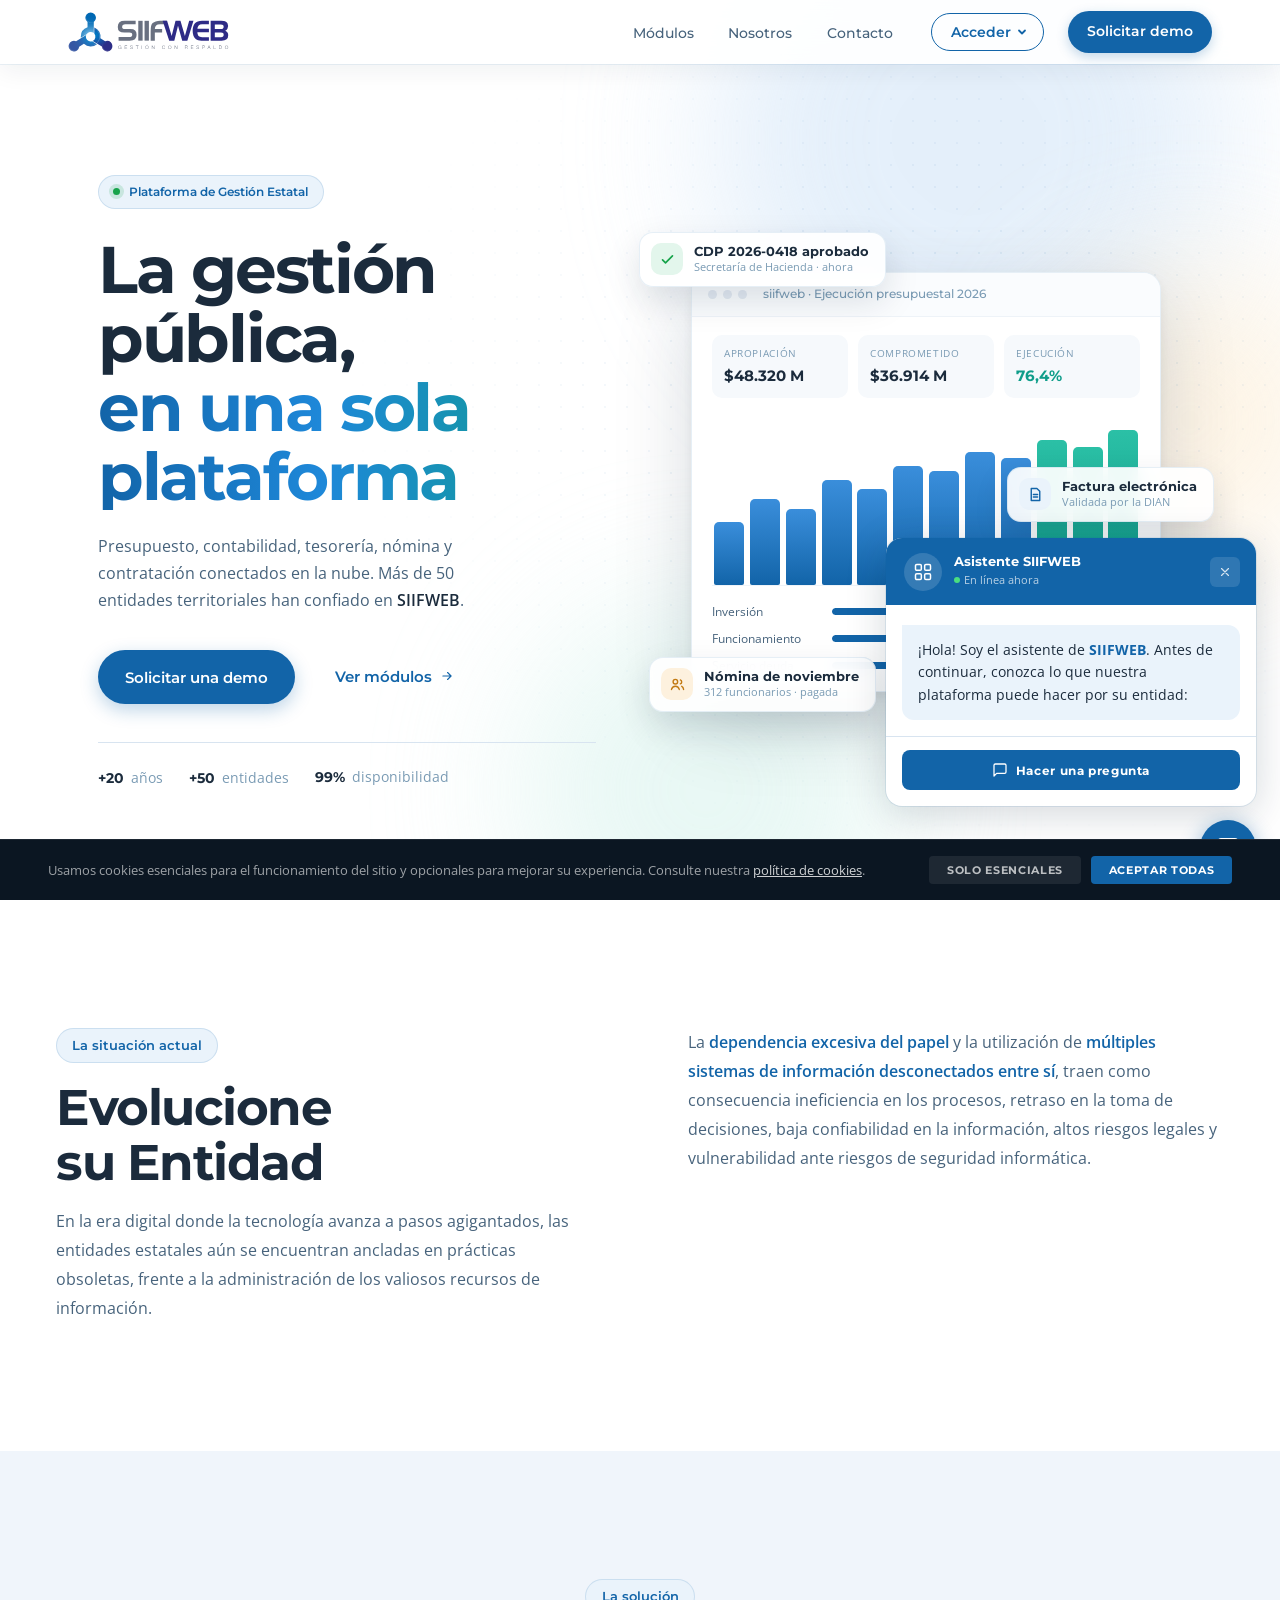
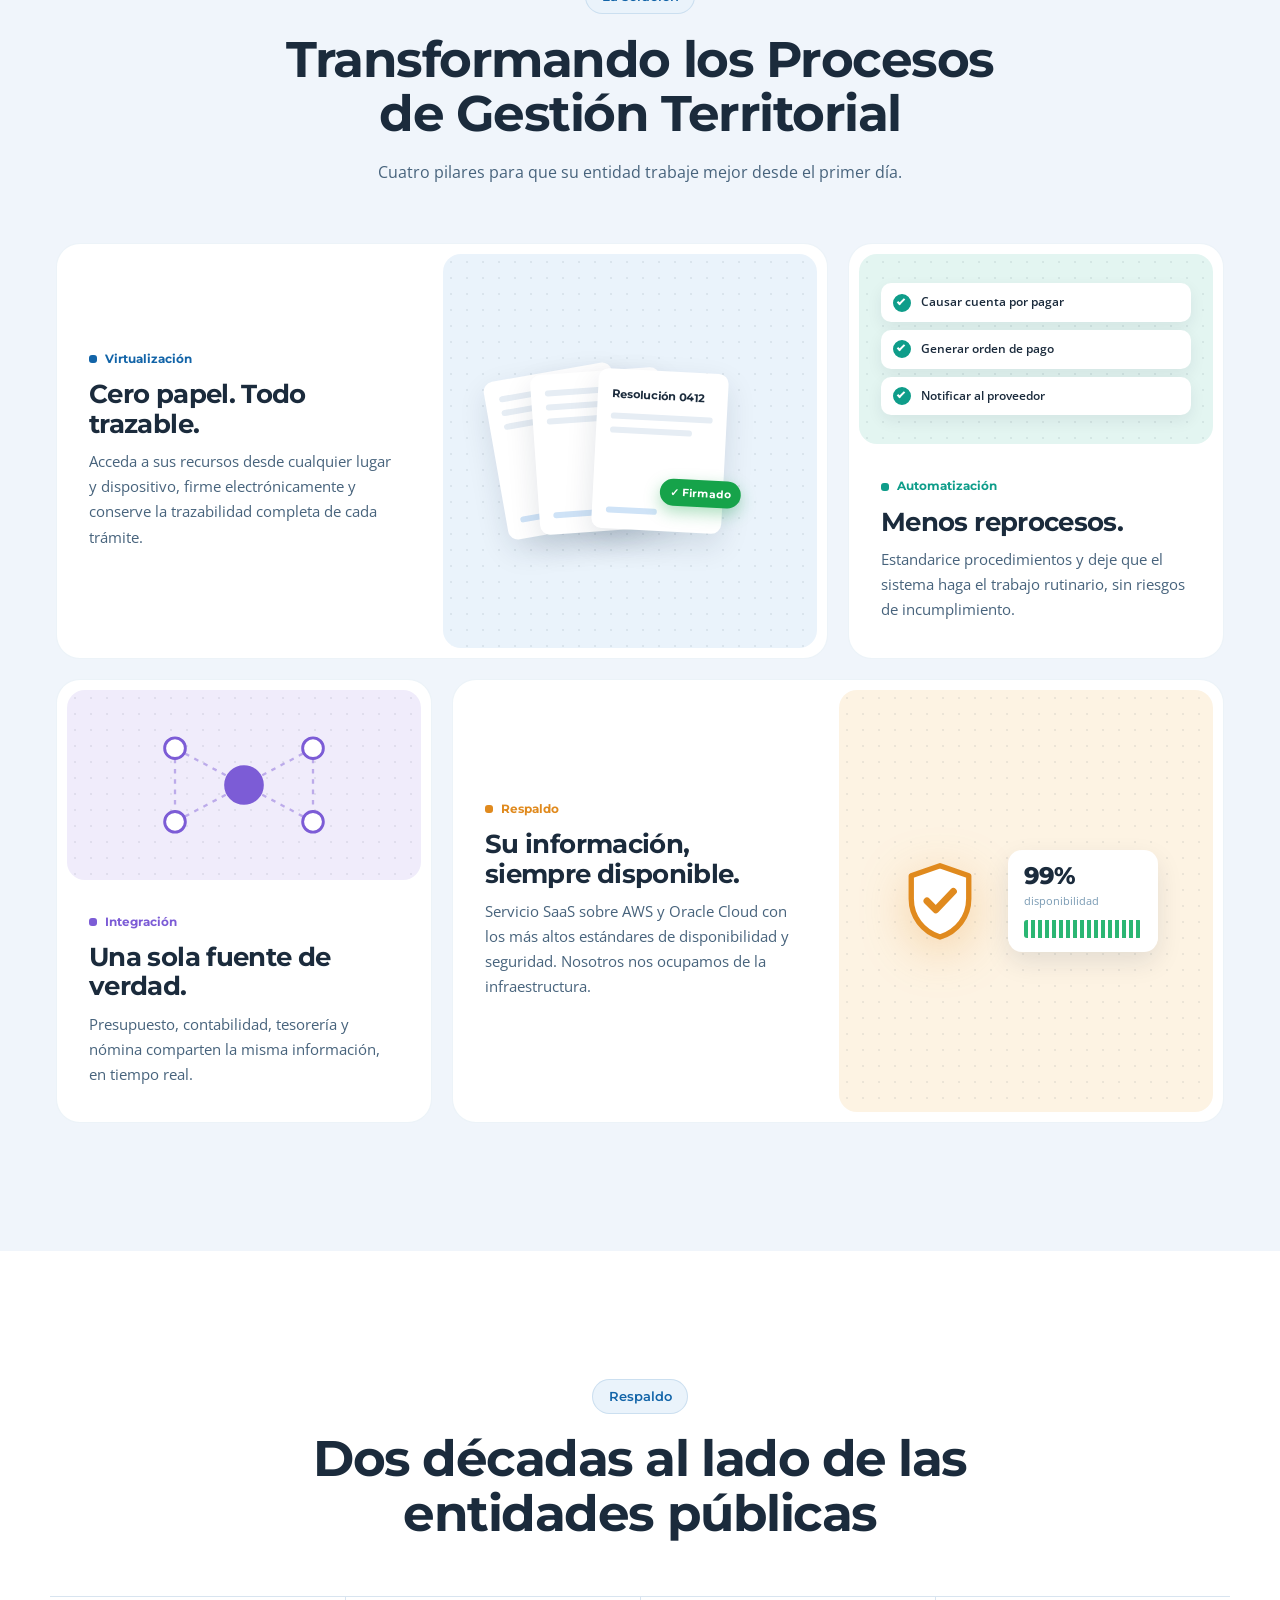
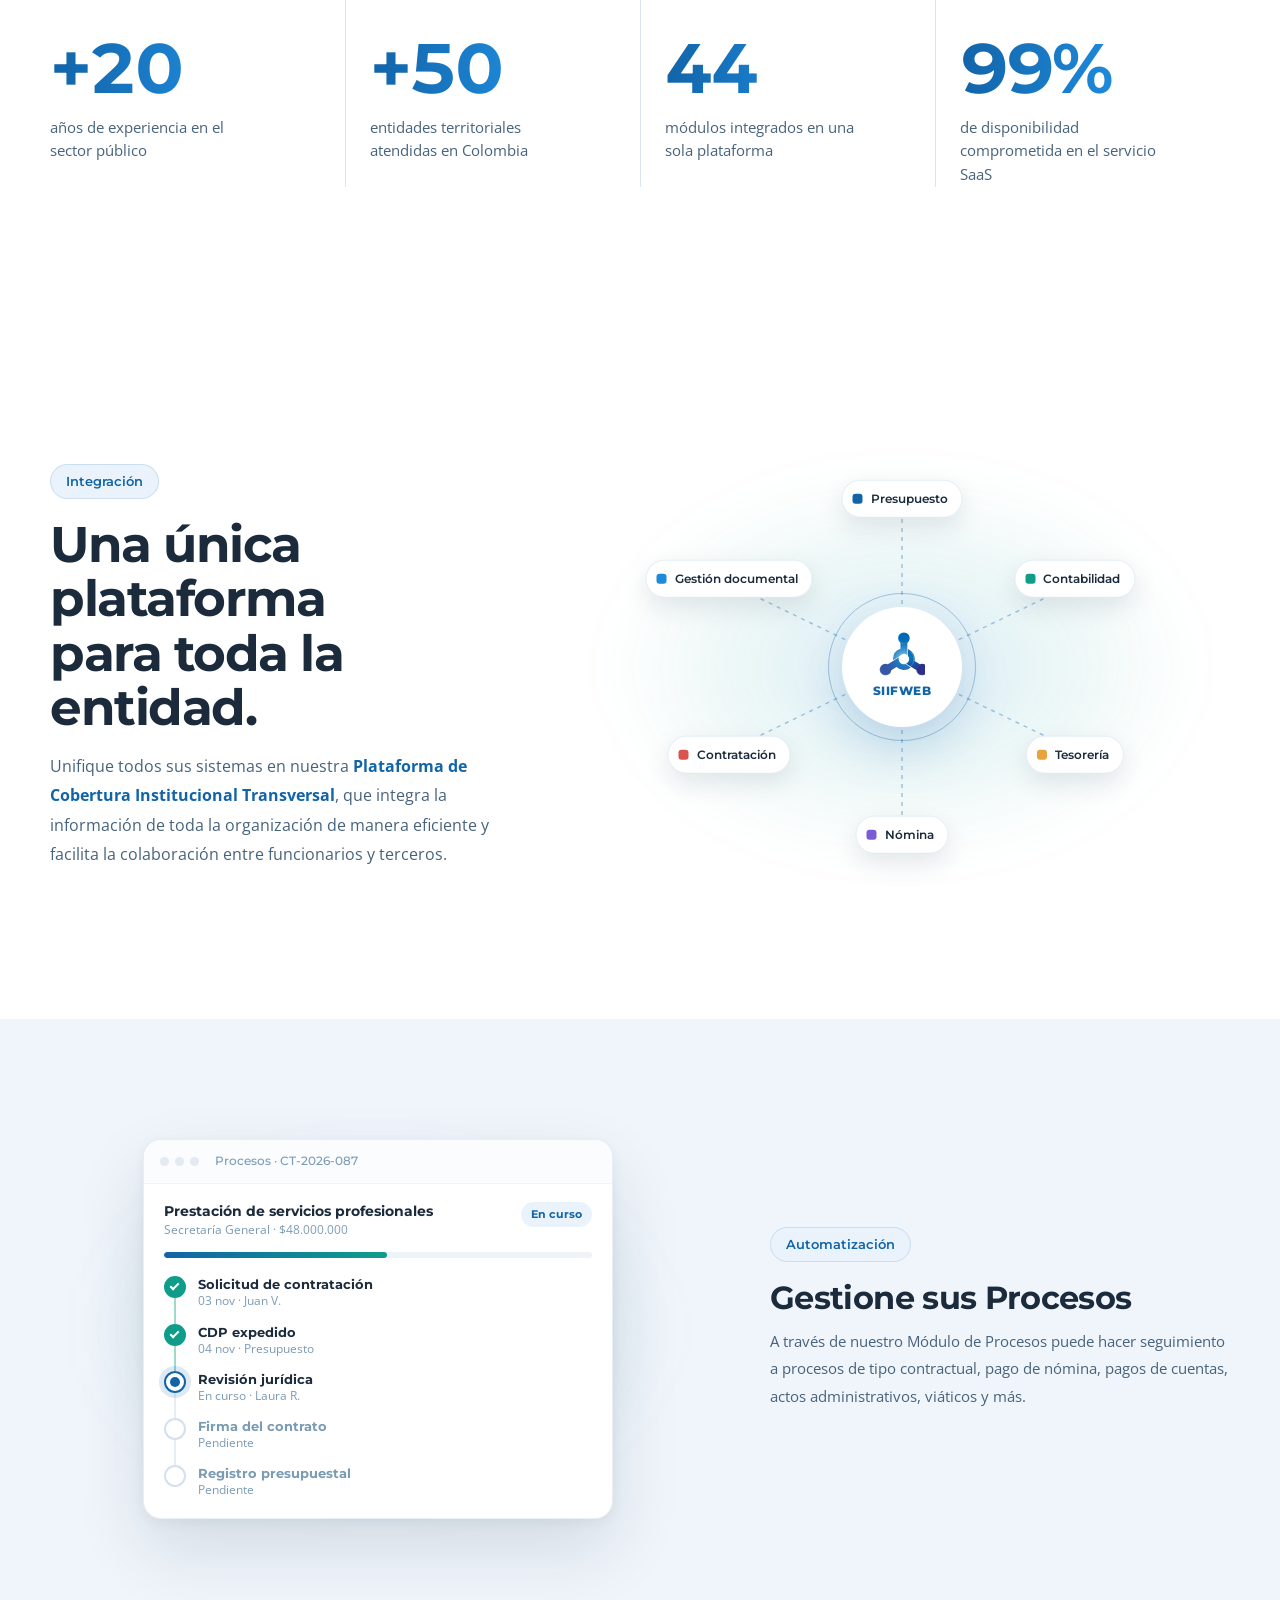
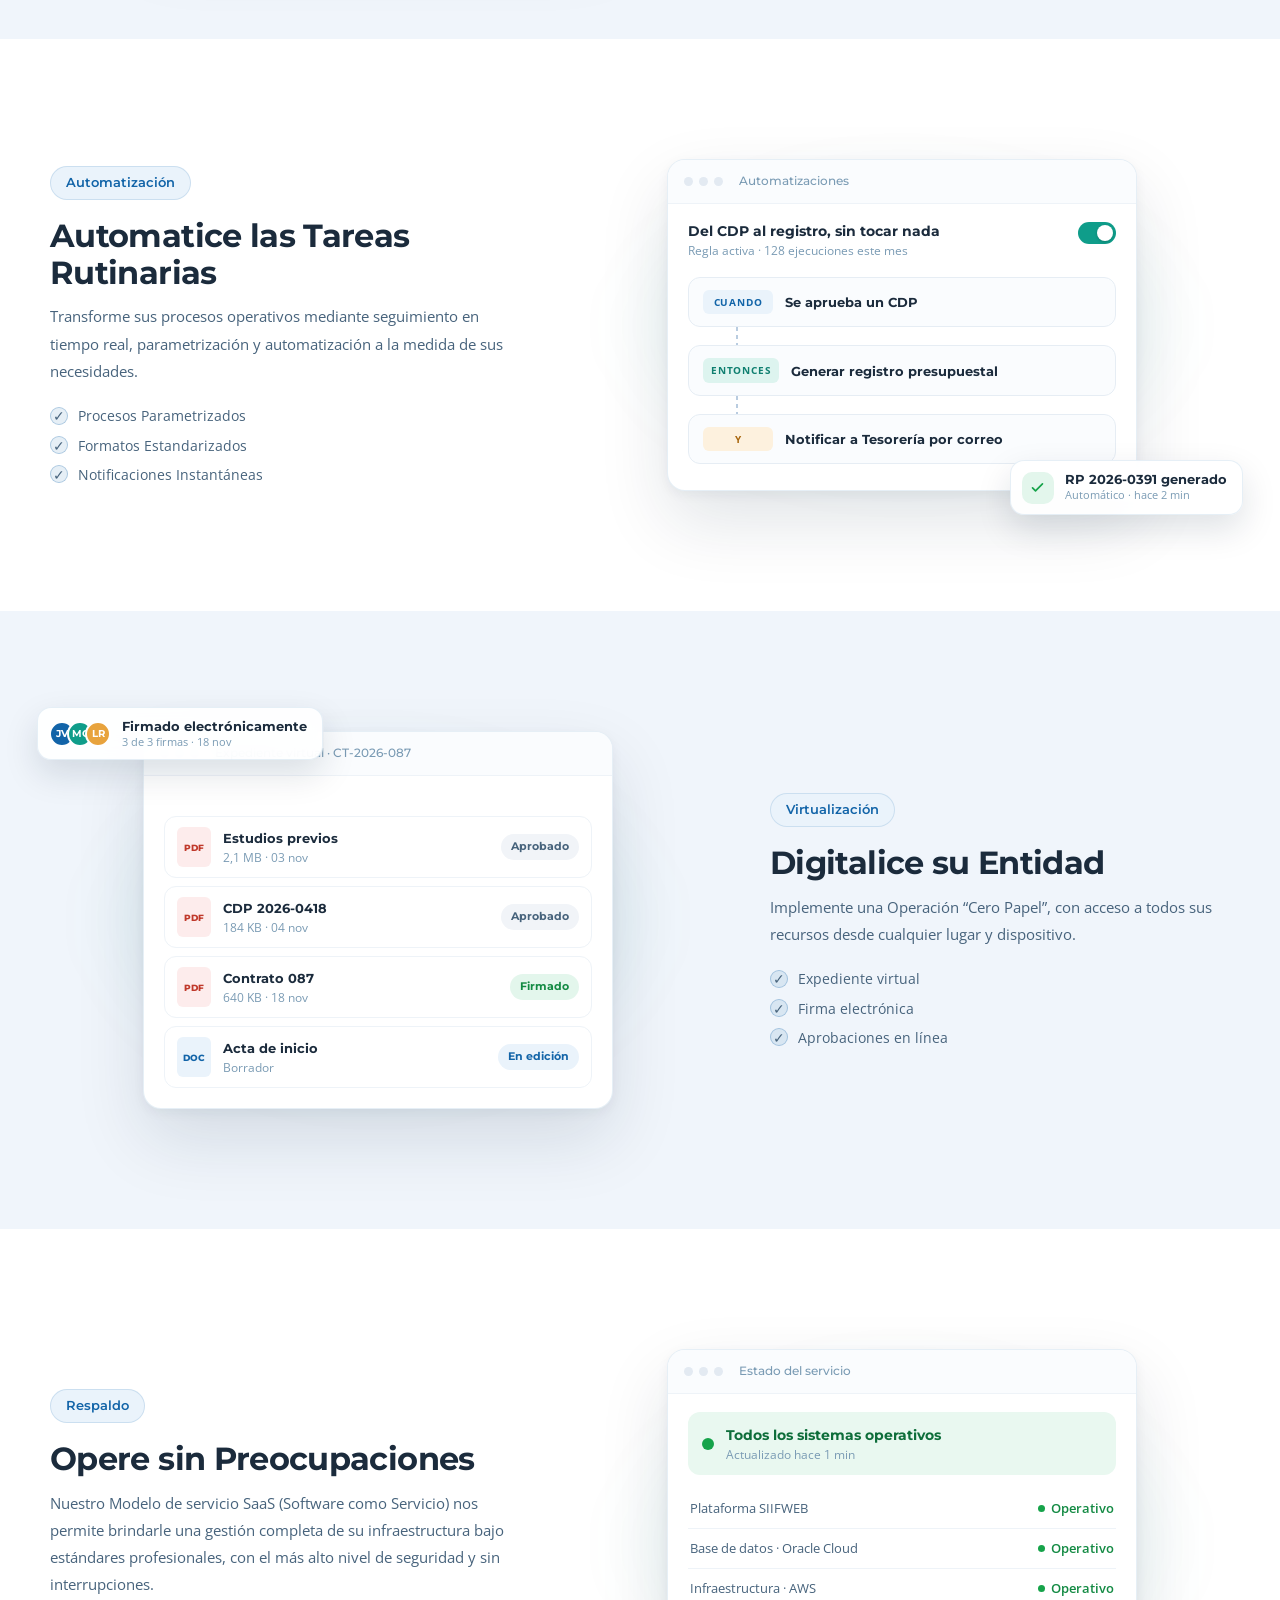
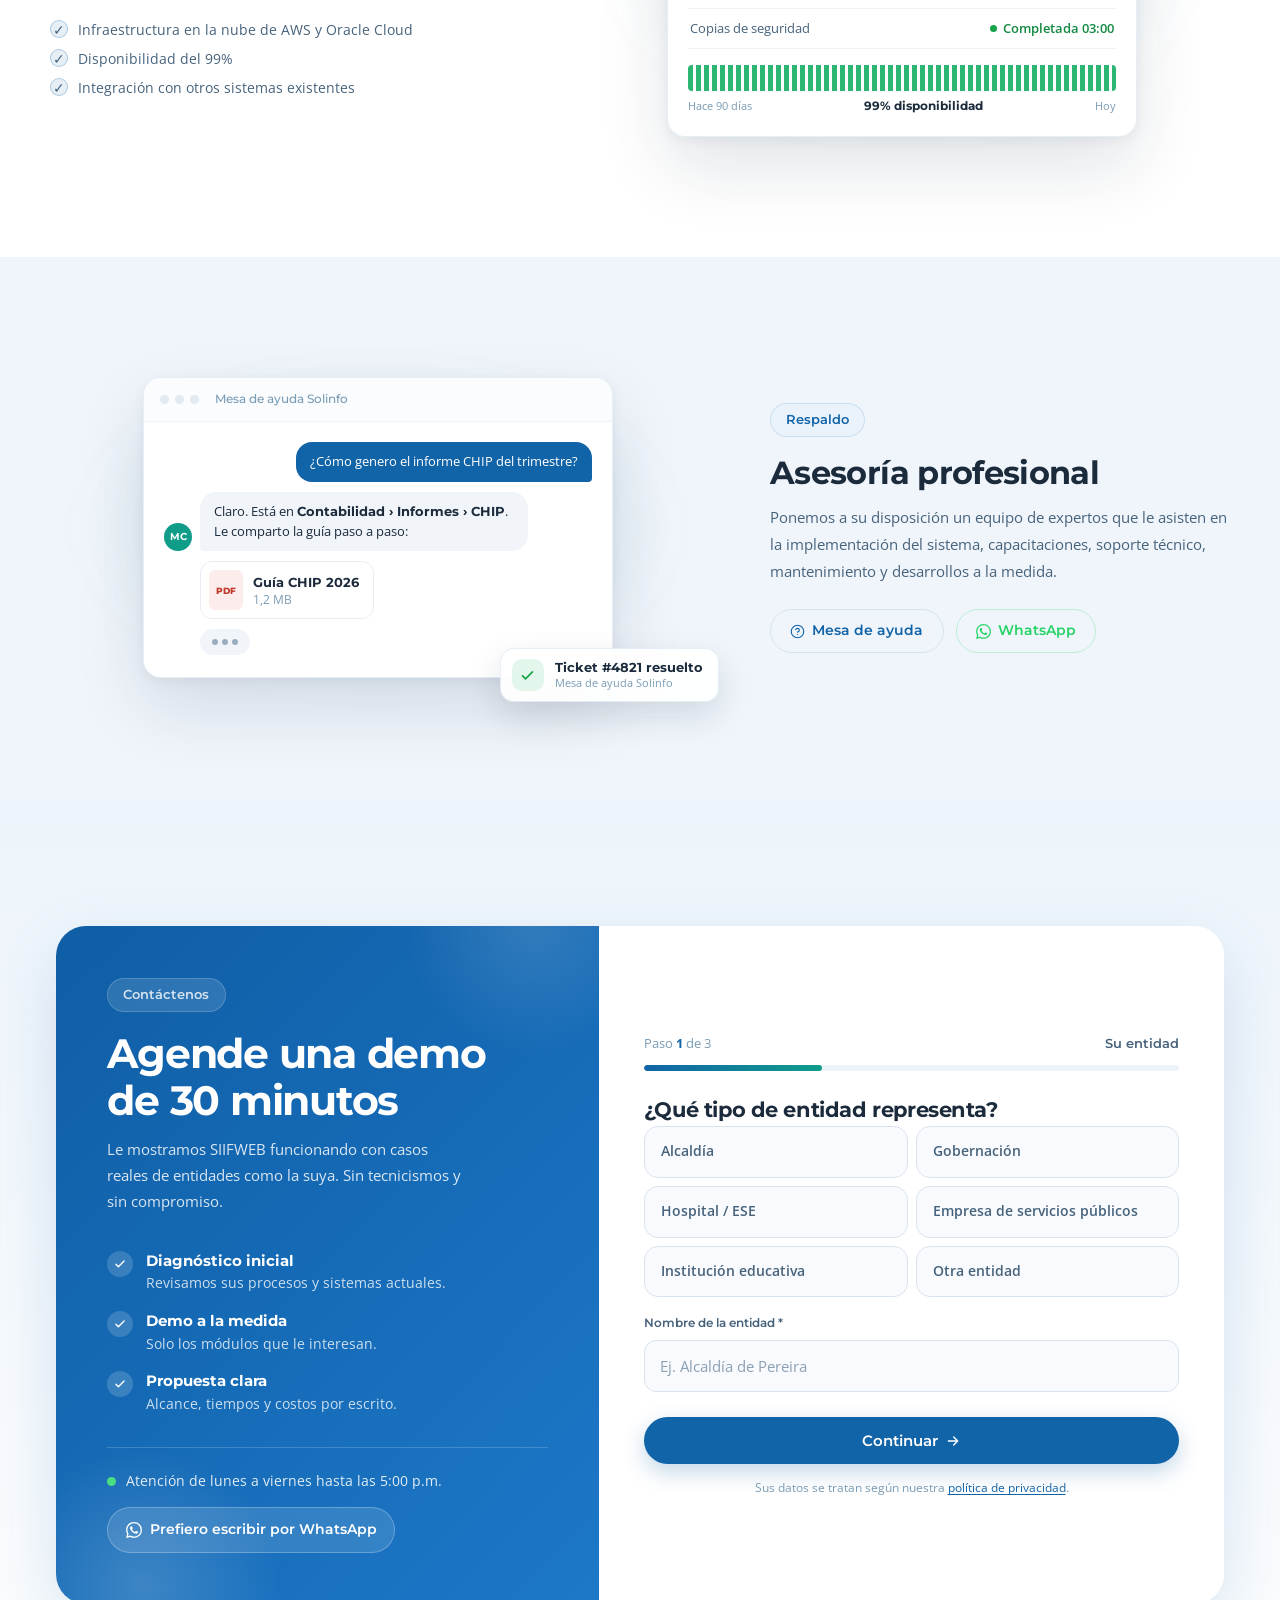
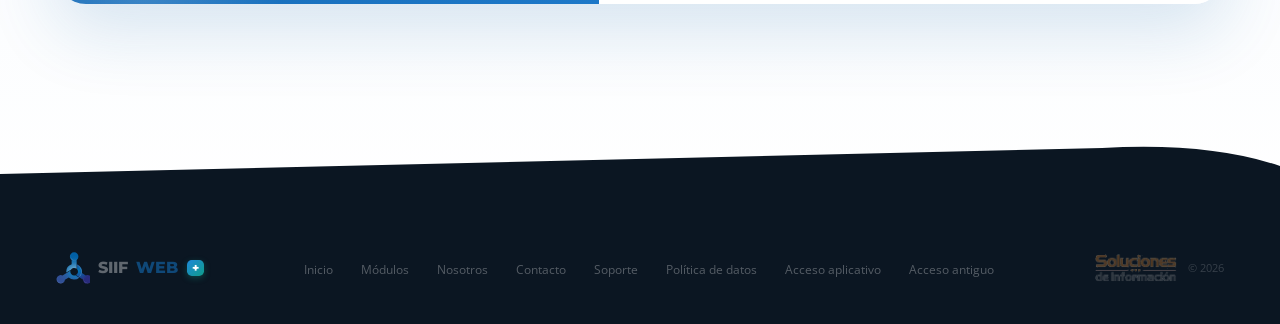
==== commit 07fa9eaa: "feat(seo): títulos descriptivos, datos estructurados y módulos sin JavaScript - Títulos de las 5 pág" ====
--- a/index.html
+++ b/index.html
@@ -3,7 +3,7 @@
 <head>
   <meta charset="UTF-8">
   <meta name="viewport" content="width=device-width, initial-scale=1.0">
-  <title>SIIFWEB - Plataforma de Gesti&oacute;n Estatal</title>
+  <title>SIIFWEB | ERP de gesti&oacute;n p&uacute;blica para entidades territoriales</title>
   <meta name="description" content="Presupuesto, contabilidad, tesorería, nómina y contratación conectados en la nube para entidades territoriales de Colombia. Más de 50 entidades confían en SIIFWEB.">
   <link rel="canonical" href="https://www.siifweb.com/">
   <meta name="theme-color" content="#1264A8">
@@ -27,6 +27,108 @@
   <link rel="stylesheet" href="css/index.css">
   <link rel="stylesheet" href="css/chat.css">
   <link rel="stylesheet" href="css/theme.css">
+  <script type="application/ld+json">
+{
+    "@context": "https://schema.org",
+    "@graph": [
+      {
+        "@type": "Organization",
+        "@id": "https://www.siifweb.com/#org",
+        "name": "Soluciones de Información S.A.S.",
+        "alternateName": "Solinfo",
+        "url": "https://www.siifweb.com/",
+        "logo": "https://www.siifweb.com/assets/logo-navbar.svg",
+        "image": "https://www.siifweb.com/assets/og-siifweb.jpg",
+        "description": "Empresa colombiana que desarrolla SIIFWEB, plataforma de gestión pública para entidades territoriales.",
+        "address": {
+          "@type": "PostalAddress",
+          "streetAddress": "Carrera 15 No. 138-25, Edificio CNC",
+          "addressLocality": "Pereira",
+          "addressRegion": "Risaralda",
+          "addressCountry": "CO"
+        },
+        "location": [
+          {
+            "@type": "Place",
+            "name": "Sede Pereira",
+            "address": {
+              "@type": "PostalAddress",
+              "streetAddress": "Carrera 15 No. 138-25, Edificio CNC",
+              "addressLocality": "Pereira",
+              "addressRegion": "Risaralda",
+              "addressCountry": "CO"
+            }
+          },
+          {
+            "@type": "Place",
+            "name": "Sede Bogotá",
+            "address": {
+              "@type": "PostalAddress",
+              "streetAddress": "Calle 94A No. 13-72, Edificio 94 Trece",
+              "addressLocality": "Bogotá",
+              "addressRegion": "Cundinamarca",
+              "addressCountry": "CO"
+            }
+          },
+          {
+            "@type": "Place",
+            "name": "Sede Barranquilla",
+            "address": {
+              "@type": "PostalAddress",
+              "streetAddress": "Calle 77B No. 57-103, Edificio Green Towers",
+              "addressLocality": "Barranquilla",
+              "addressRegion": "Atlántico",
+              "addressCountry": "CO"
+            }
+          }
+        ],
+        "contactPoint": [
+          {
+            "@type": "ContactPoint",
+            "telephone": "+57-323-226-8844",
+            "contactType": "customer support",
+            "areaServed": "CO",
+            "availableLanguage": "es"
+          }
+        ]
+      },
+      {
+        "@type": "WebSite",
+        "@id": "https://www.siifweb.com/#website",
+        "url": "https://www.siifweb.com/",
+        "name": "SIIFWEB",
+        "inLanguage": "es-CO",
+        "publisher": {
+          "@id": "https://www.siifweb.com/#org"
+        }
+      },
+      {
+        "@type": "SoftwareApplication",
+        "@id": "https://www.siifweb.com/#siifweb",
+        "name": "SIIFWEB",
+        "applicationCategory": "BusinessApplication",
+        "applicationSubCategory": "ERP para entidades públicas",
+        "operatingSystem": "Web",
+        "url": "https://www.siifweb.com/",
+        "description": "Plataforma en la nube que integra presupuesto, contabilidad, tesorería, nómina, contratación y gestión documental para entidades territoriales de Colombia.",
+        "featureList": [
+          "Presupuesto",
+          "Contabilidad",
+          "Tesorería",
+          "Nómina",
+          "Contratación",
+          "Gestión documental",
+          "Rentas municipales",
+          "Planeación"
+        ],
+        "inLanguage": "es",
+        "publisher": {
+          "@id": "https://www.siifweb.com/#org"
+        }
+      }
+    ]
+  }
+  </script>
 </head>
 <body>
 
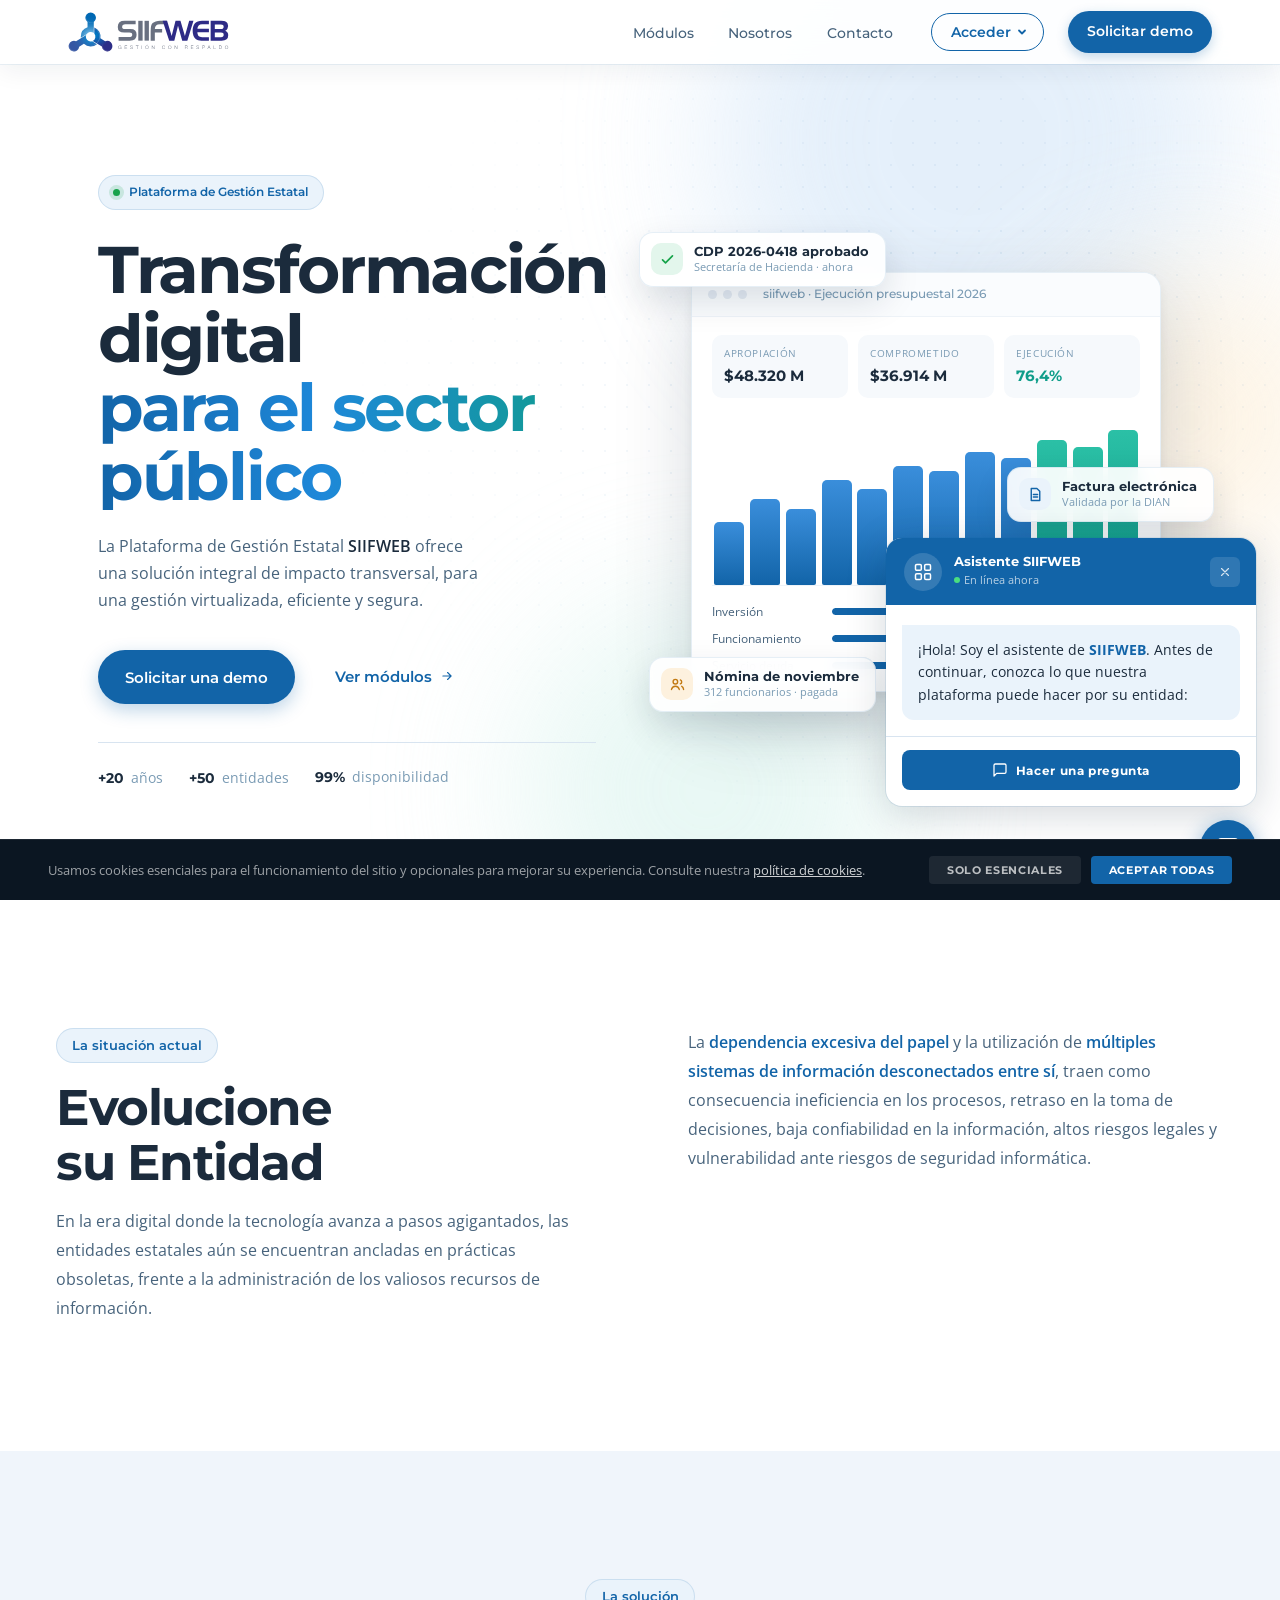
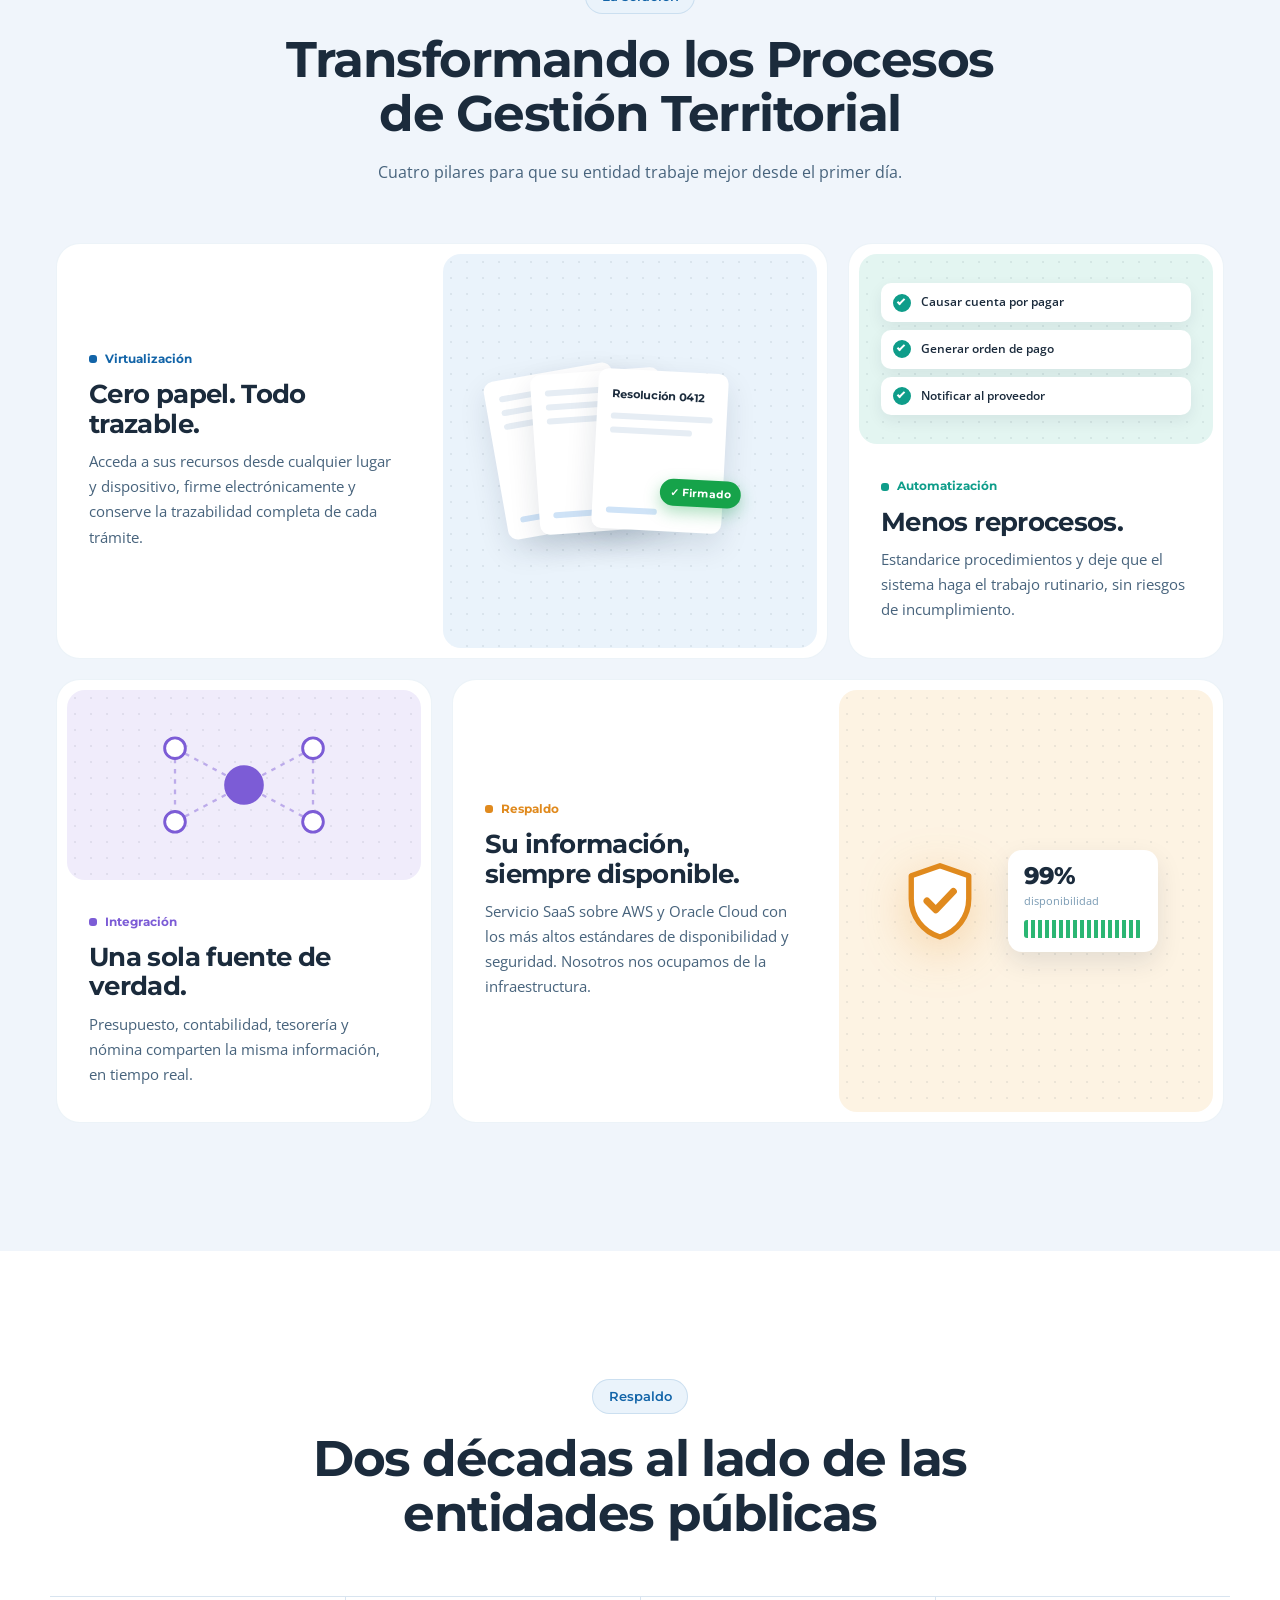
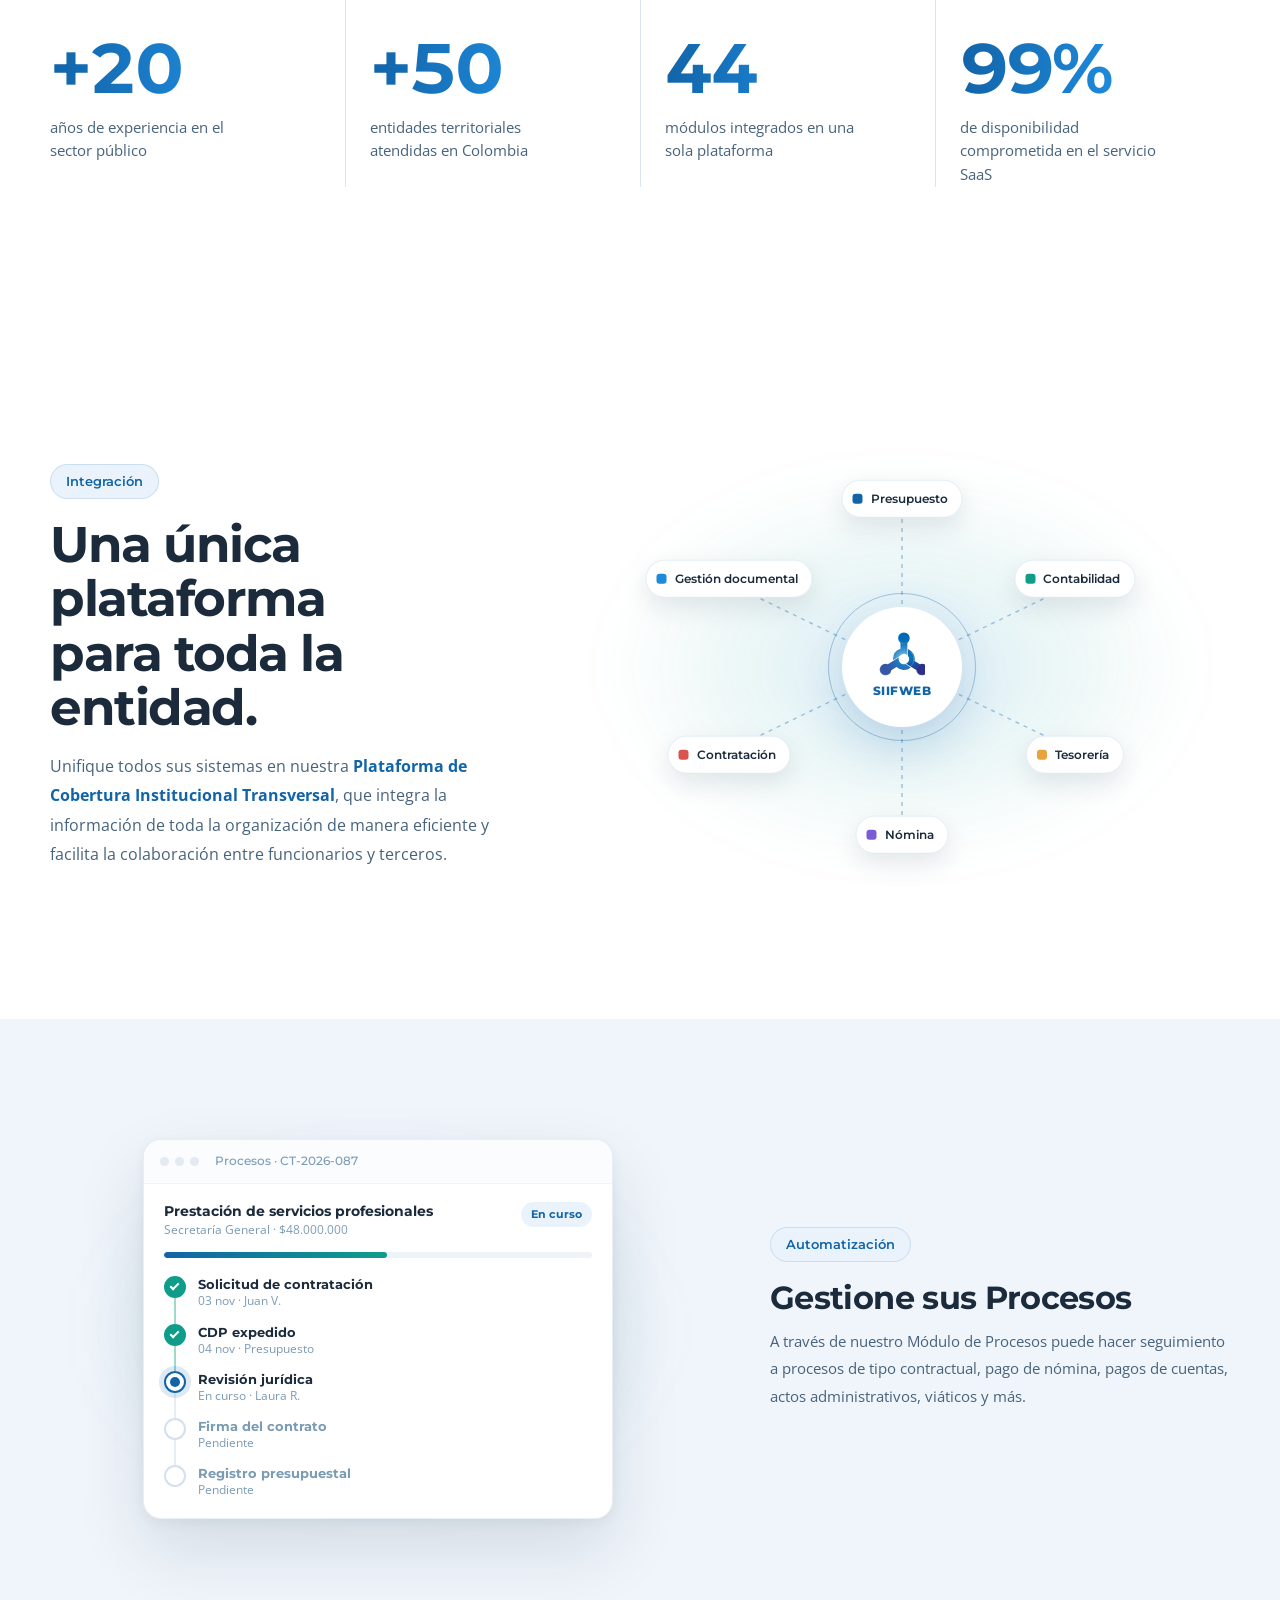
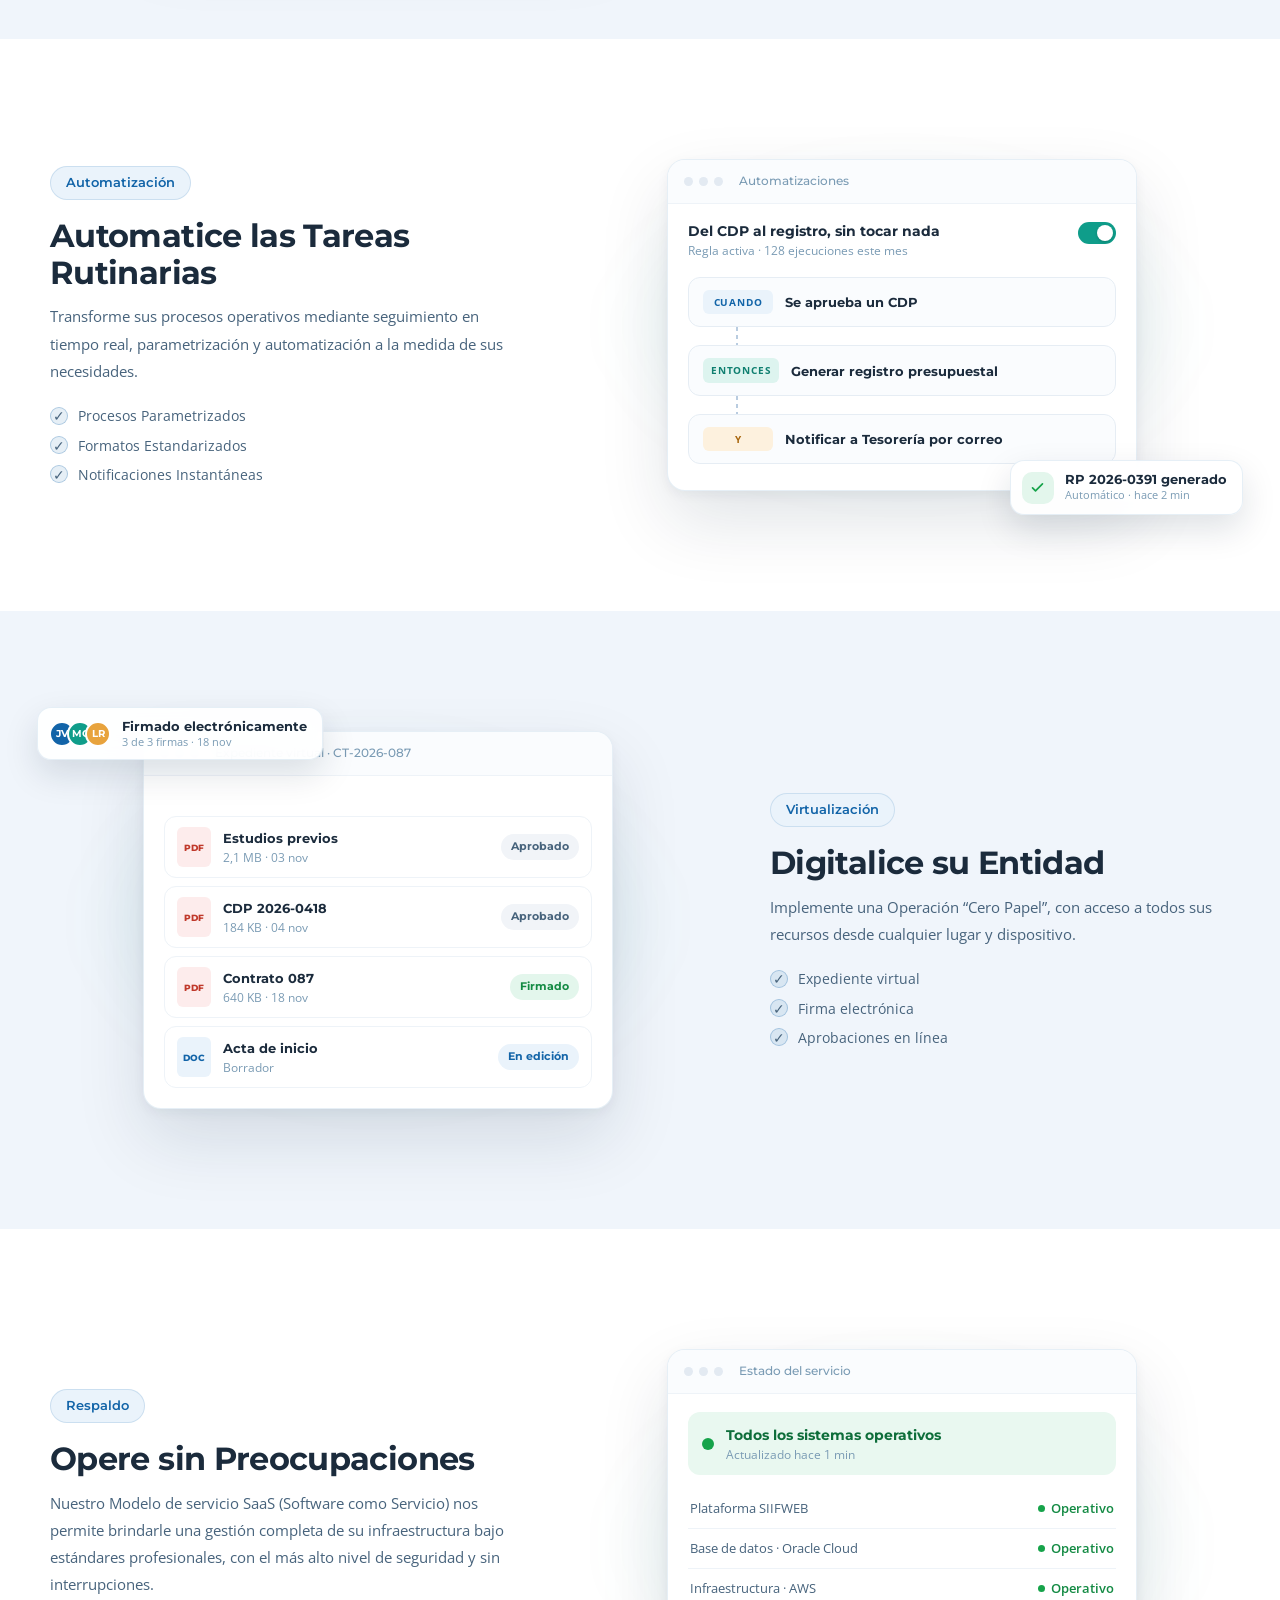
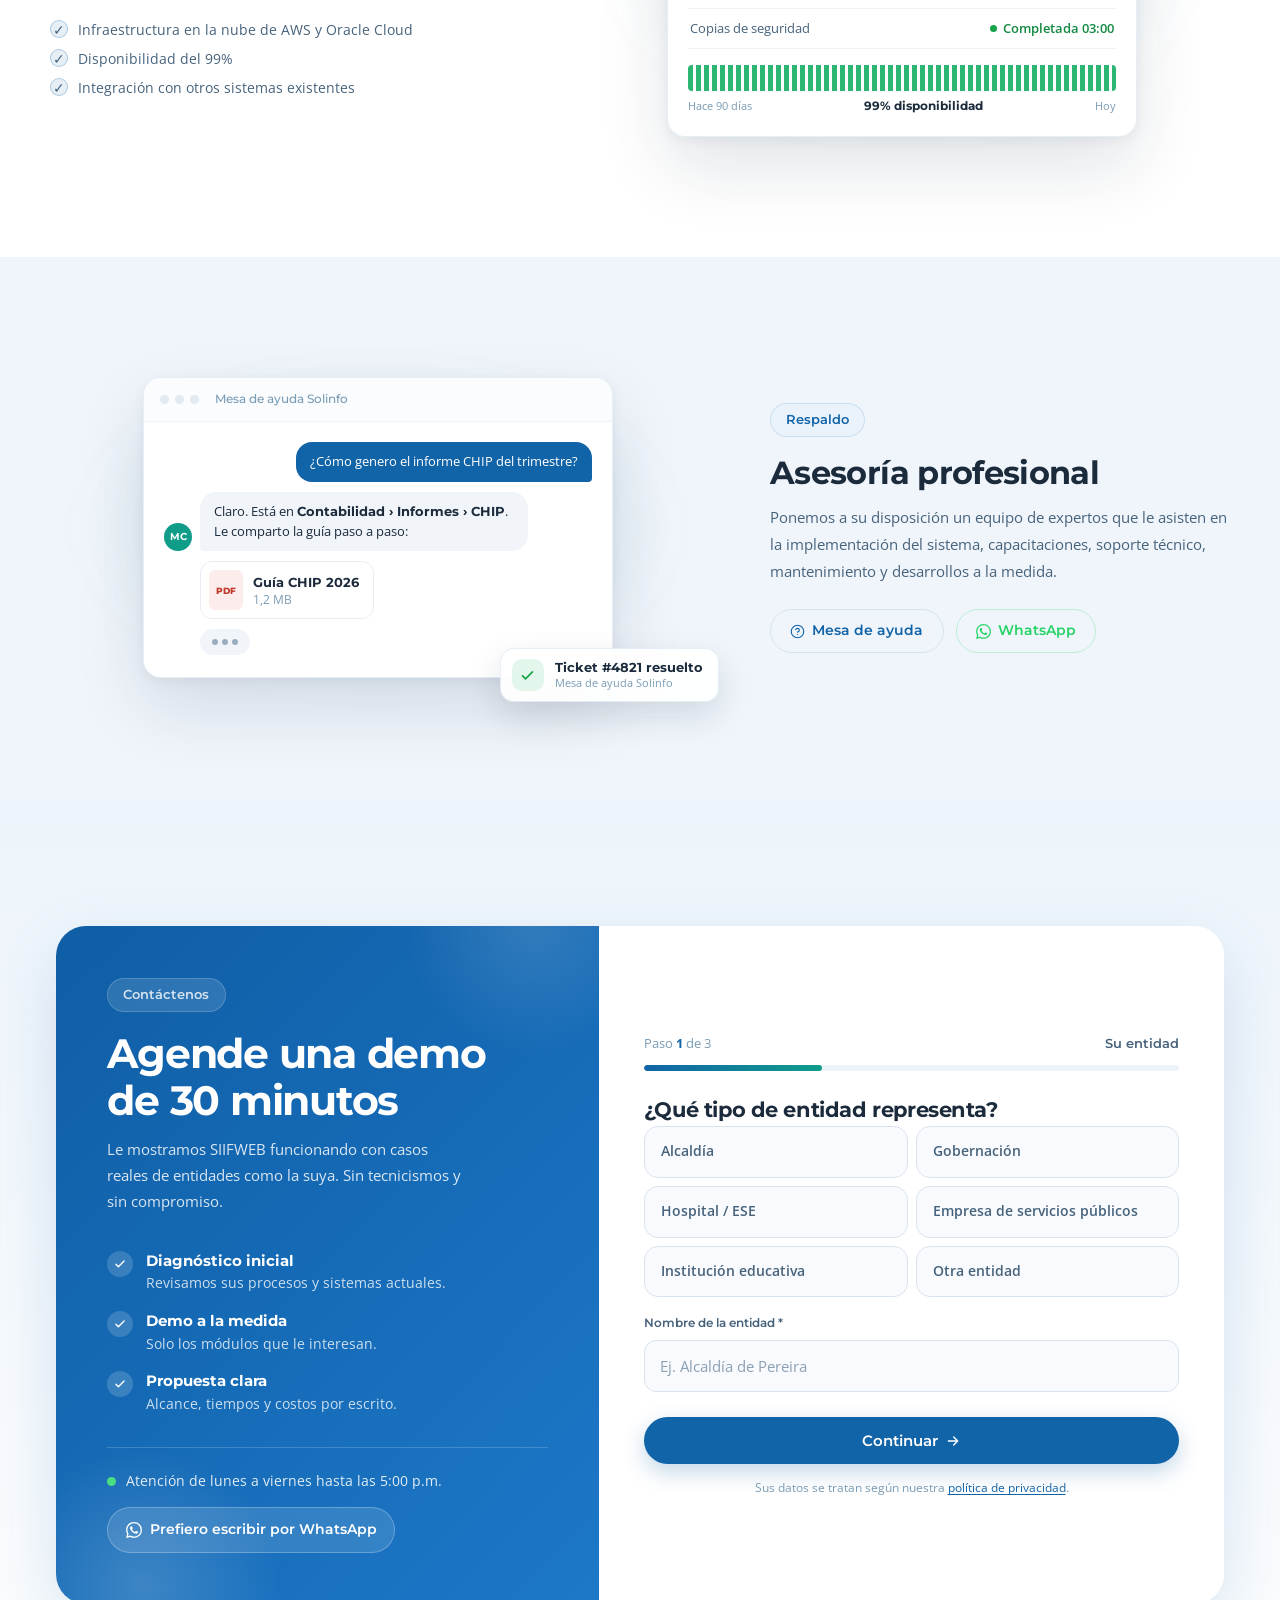
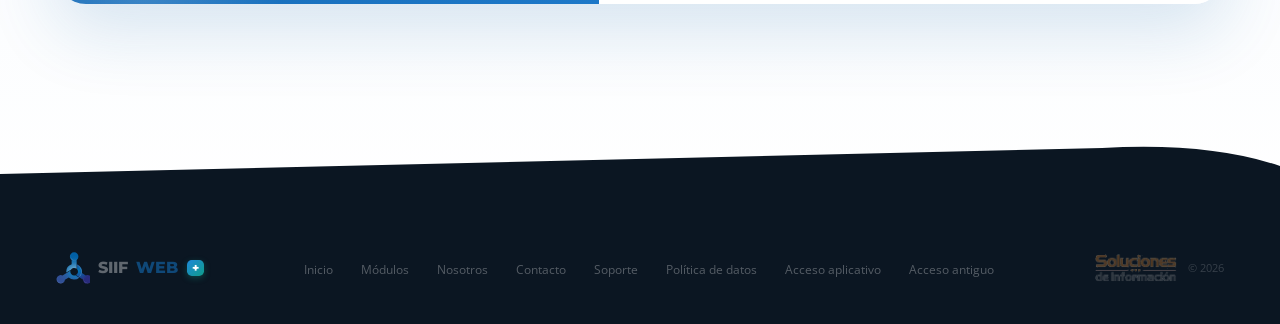
==== commit 70a7106b: "feat(inicio): vuelve el mensaje original del hero con el estilo nuevo Título: Transformación digital" ====
--- a/index.html
+++ b/index.html
@@ -3,7 +3,7 @@
 <head>
   <meta charset="UTF-8">
   <meta name="viewport" content="width=device-width, initial-scale=1.0">
-  <title>SIIFWEB | ERP de gesti&oacute;n p&uacute;blica para entidades territoriales</title>
+  <title>SIIFWEB - Plataforma de Gesti&oacute;n Estatal</title>
   <meta name="description" content="Presupuesto, contabilidad, tesorería, nómina y contratación conectados en la nube para entidades territoriales de Colombia. Más de 50 entidades confían en SIIFWEB.">
   <link rel="canonical" href="https://www.siifweb.com/">
   <meta name="theme-color" content="#1264A8">
@@ -27,108 +27,6 @@
   <link rel="stylesheet" href="css/index.css">
   <link rel="stylesheet" href="css/chat.css">
   <link rel="stylesheet" href="css/theme.css">
-  <script type="application/ld+json">
-{
-    "@context": "https://schema.org",
-    "@graph": [
-      {
-        "@type": "Organization",
-        "@id": "https://www.siifweb.com/#org",
-        "name": "Soluciones de Información S.A.S.",
-        "alternateName": "Solinfo",
-        "url": "https://www.siifweb.com/",
-        "logo": "https://www.siifweb.com/assets/logo-navbar.svg",
-        "image": "https://www.siifweb.com/assets/og-siifweb.jpg",
-        "description": "Empresa colombiana que desarrolla SIIFWEB, plataforma de gestión pública para entidades territoriales.",
-        "address": {
-          "@type": "PostalAddress",
-          "streetAddress": "Carrera 15 No. 138-25, Edificio CNC",
-          "addressLocality": "Pereira",
-          "addressRegion": "Risaralda",
-          "addressCountry": "CO"
-        },
-        "location": [
-          {
-            "@type": "Place",
-            "name": "Sede Pereira",
-            "address": {
-              "@type": "PostalAddress",
-              "streetAddress": "Carrera 15 No. 138-25, Edificio CNC",
-              "addressLocality": "Pereira",
-              "addressRegion": "Risaralda",
-              "addressCountry": "CO"
-            }
-          },
-          {
-            "@type": "Place",
-            "name": "Sede Bogotá",
-            "address": {
-              "@type": "PostalAddress",
-              "streetAddress": "Calle 94A No. 13-72, Edificio 94 Trece",
-              "addressLocality": "Bogotá",
-              "addressRegion": "Cundinamarca",
-              "addressCountry": "CO"
-            }
-          },
-          {
-            "@type": "Place",
-            "name": "Sede Barranquilla",
-            "address": {
-              "@type": "PostalAddress",
-              "streetAddress": "Calle 77B No. 57-103, Edificio Green Towers",
-              "addressLocality": "Barranquilla",
-              "addressRegion": "Atlántico",
-              "addressCountry": "CO"
-            }
-          }
-        ],
-        "contactPoint": [
-          {
-            "@type": "ContactPoint",
-            "telephone": "+57-323-226-8844",
-            "contactType": "customer support",
-            "areaServed": "CO",
-            "availableLanguage": "es"
-          }
-        ]
-      },
-      {
-        "@type": "WebSite",
-        "@id": "https://www.siifweb.com/#website",
-        "url": "https://www.siifweb.com/",
-        "name": "SIIFWEB",
-        "inLanguage": "es-CO",
-        "publisher": {
-          "@id": "https://www.siifweb.com/#org"
-        }
-      },
-      {
-        "@type": "SoftwareApplication",
-        "@id": "https://www.siifweb.com/#siifweb",
-        "name": "SIIFWEB",
-        "applicationCategory": "BusinessApplication",
-        "applicationSubCategory": "ERP para entidades públicas",
-        "operatingSystem": "Web",
-        "url": "https://www.siifweb.com/",
-        "description": "Plataforma en la nube que integra presupuesto, contabilidad, tesorería, nómina, contratación y gestión documental para entidades territoriales de Colombia.",
-        "featureList": [
-          "Presupuesto",
-          "Contabilidad",
-          "Tesorería",
-          "Nómina",
-          "Contratación",
-          "Gestión documental",
-          "Rentas municipales",
-          "Planeación"
-        ],
-        "inLanguage": "es",
-        "publisher": {
-          "@id": "https://www.siifweb.com/#org"
-        }
-      }
-    ]
-  }
-  </script>
 </head>
 <body>
 
@@ -194,8 +92,8 @@
   <div class="hero-inner">
     <div class="hero-text">
       <span class="hero-eyebrow"><span class="dot"></span>Plataforma de Gesti&oacute;n Estatal</span>
-      <h1>La gesti&oacute;n p&uacute;blica, <span class="grad">en una sola plataforma</span></h1>
-      <p class="hero-sub">Presupuesto, contabilidad, tesorer&iacute;a, n&oacute;mina y contrataci&oacute;n conectados en la nube. M&aacute;s de 50 entidades territoriales han confiado en <strong>SIIFWEB</strong>.</p>
+      <h1>Transformaci&oacute;n digital <span class="grad">para el sector p&uacute;blico</span></h1>
+      <p class="hero-sub">La Plataforma de Gesti&oacute;n Estatal <strong>SIIFWEB</strong> ofrece una soluci&oacute;n integral de impacto transversal, para una gesti&oacute;n virtualizada, eficiente y segura.</p>
       <div class="hero-acts">
         <a href="#contacto" class="hbtn hbtn-primary">Solicitar una demo</a>
         <a href="./modulos.html" class="hbtn hbtn-ghost">Ver m&oacute;dulos <svg width="14" height="14" viewBox="0 0 24 24" fill="none" aria-hidden="true"><path d="M5 12h14M13 6l6 6-6 6" stroke="currentColor" stroke-width="2" stroke-linecap="round" stroke-linejoin="round"/></svg></a>
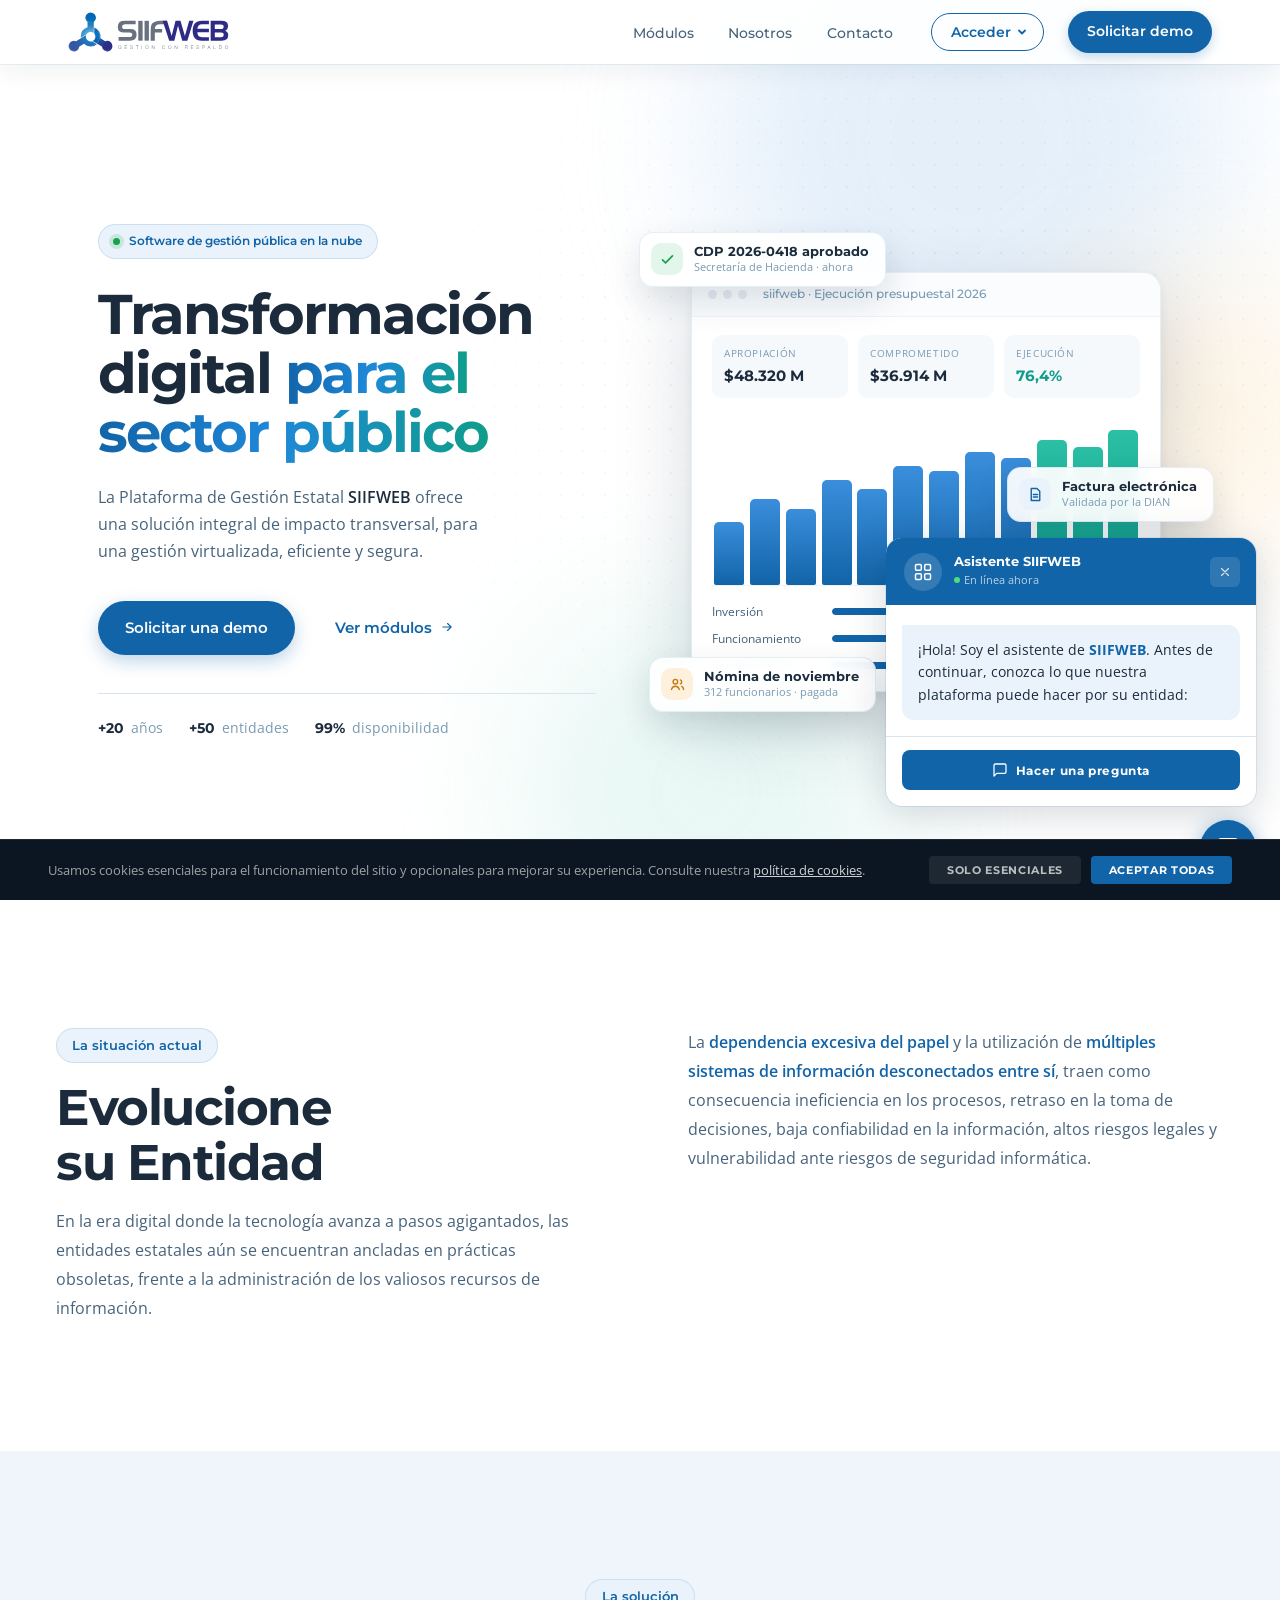
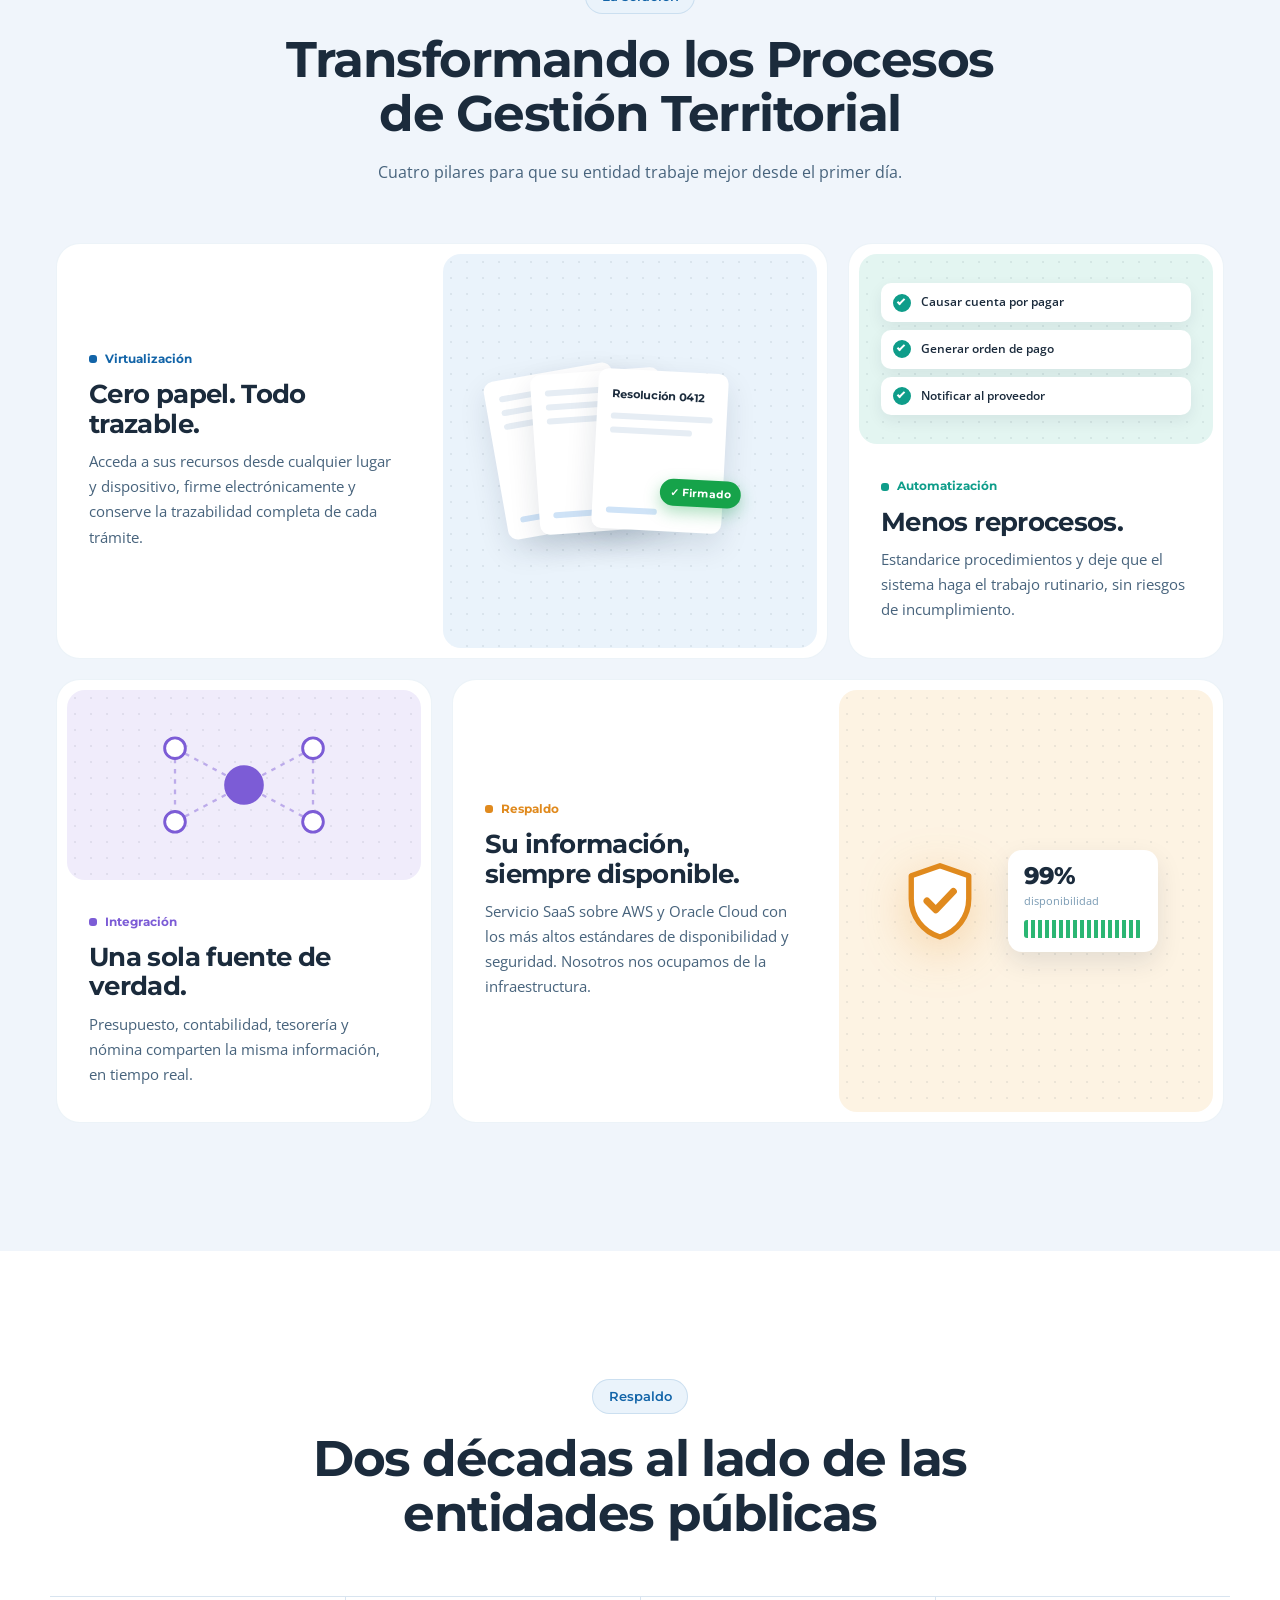
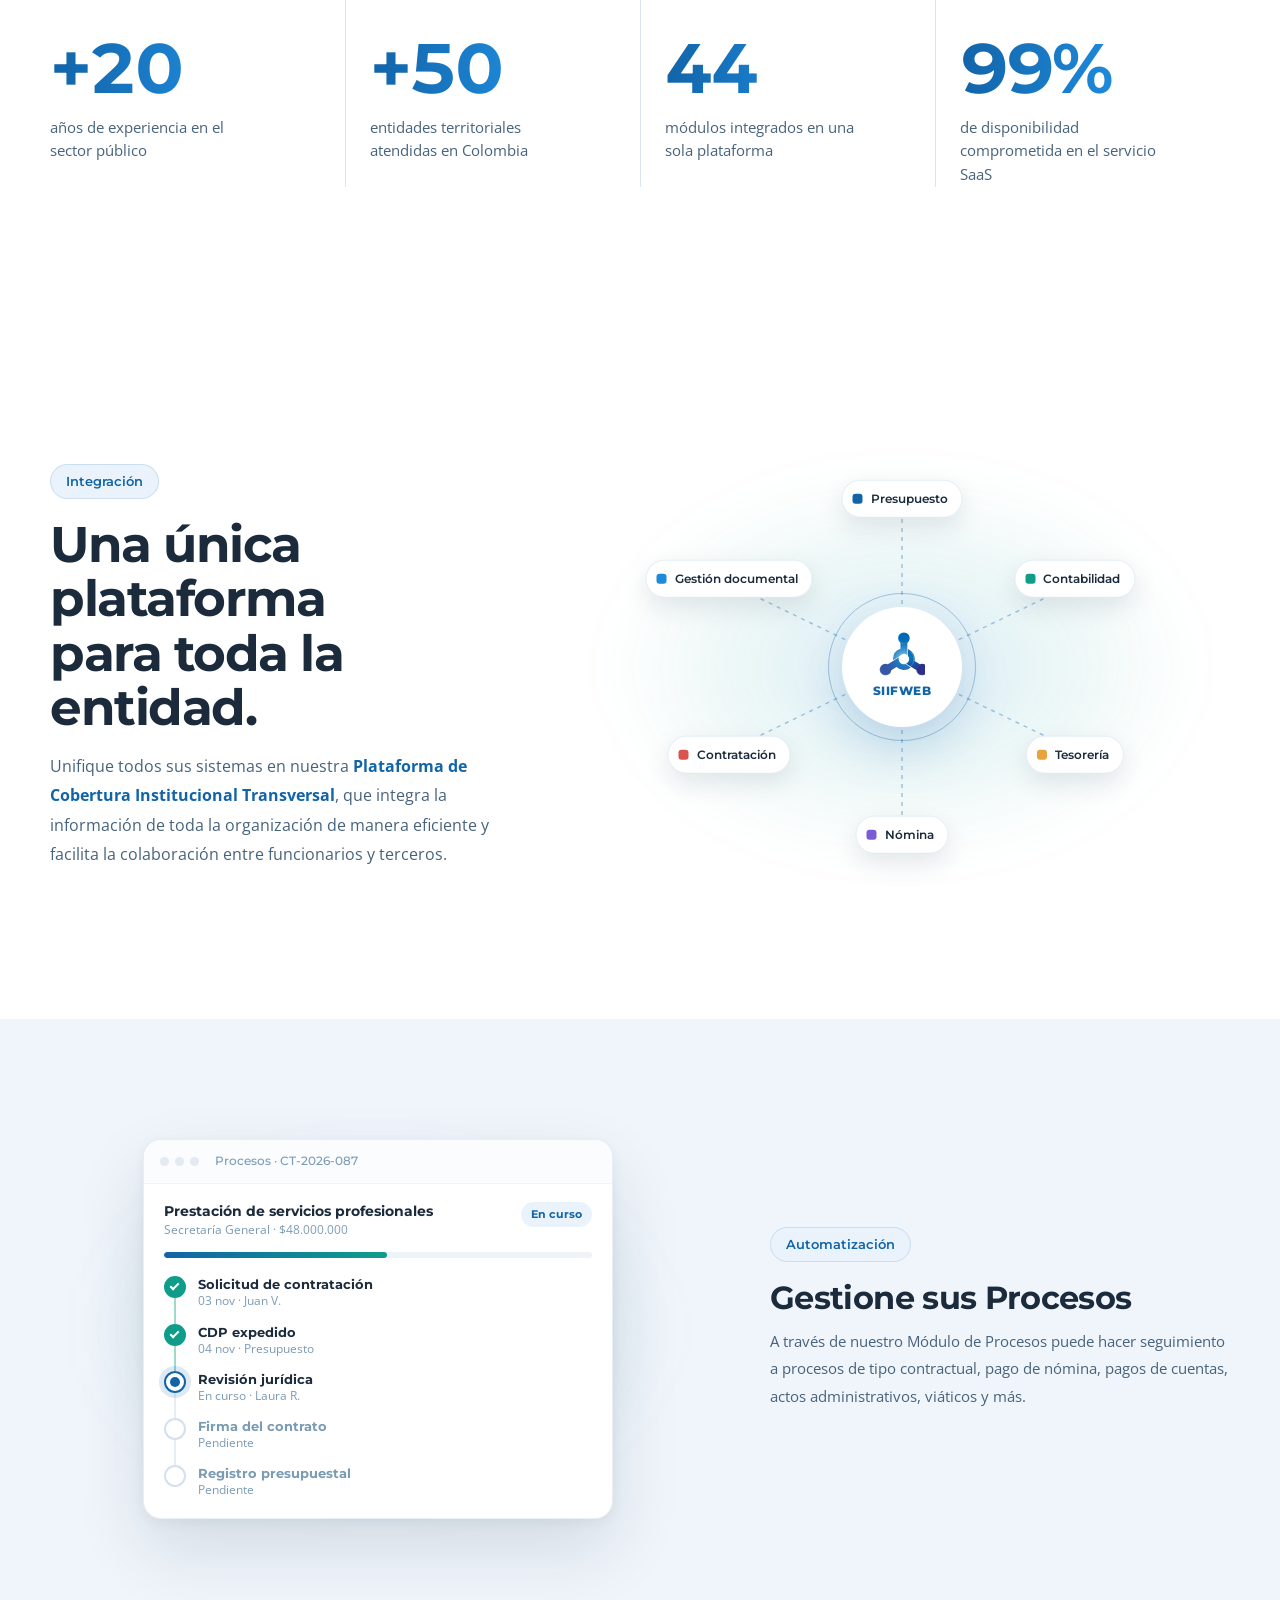
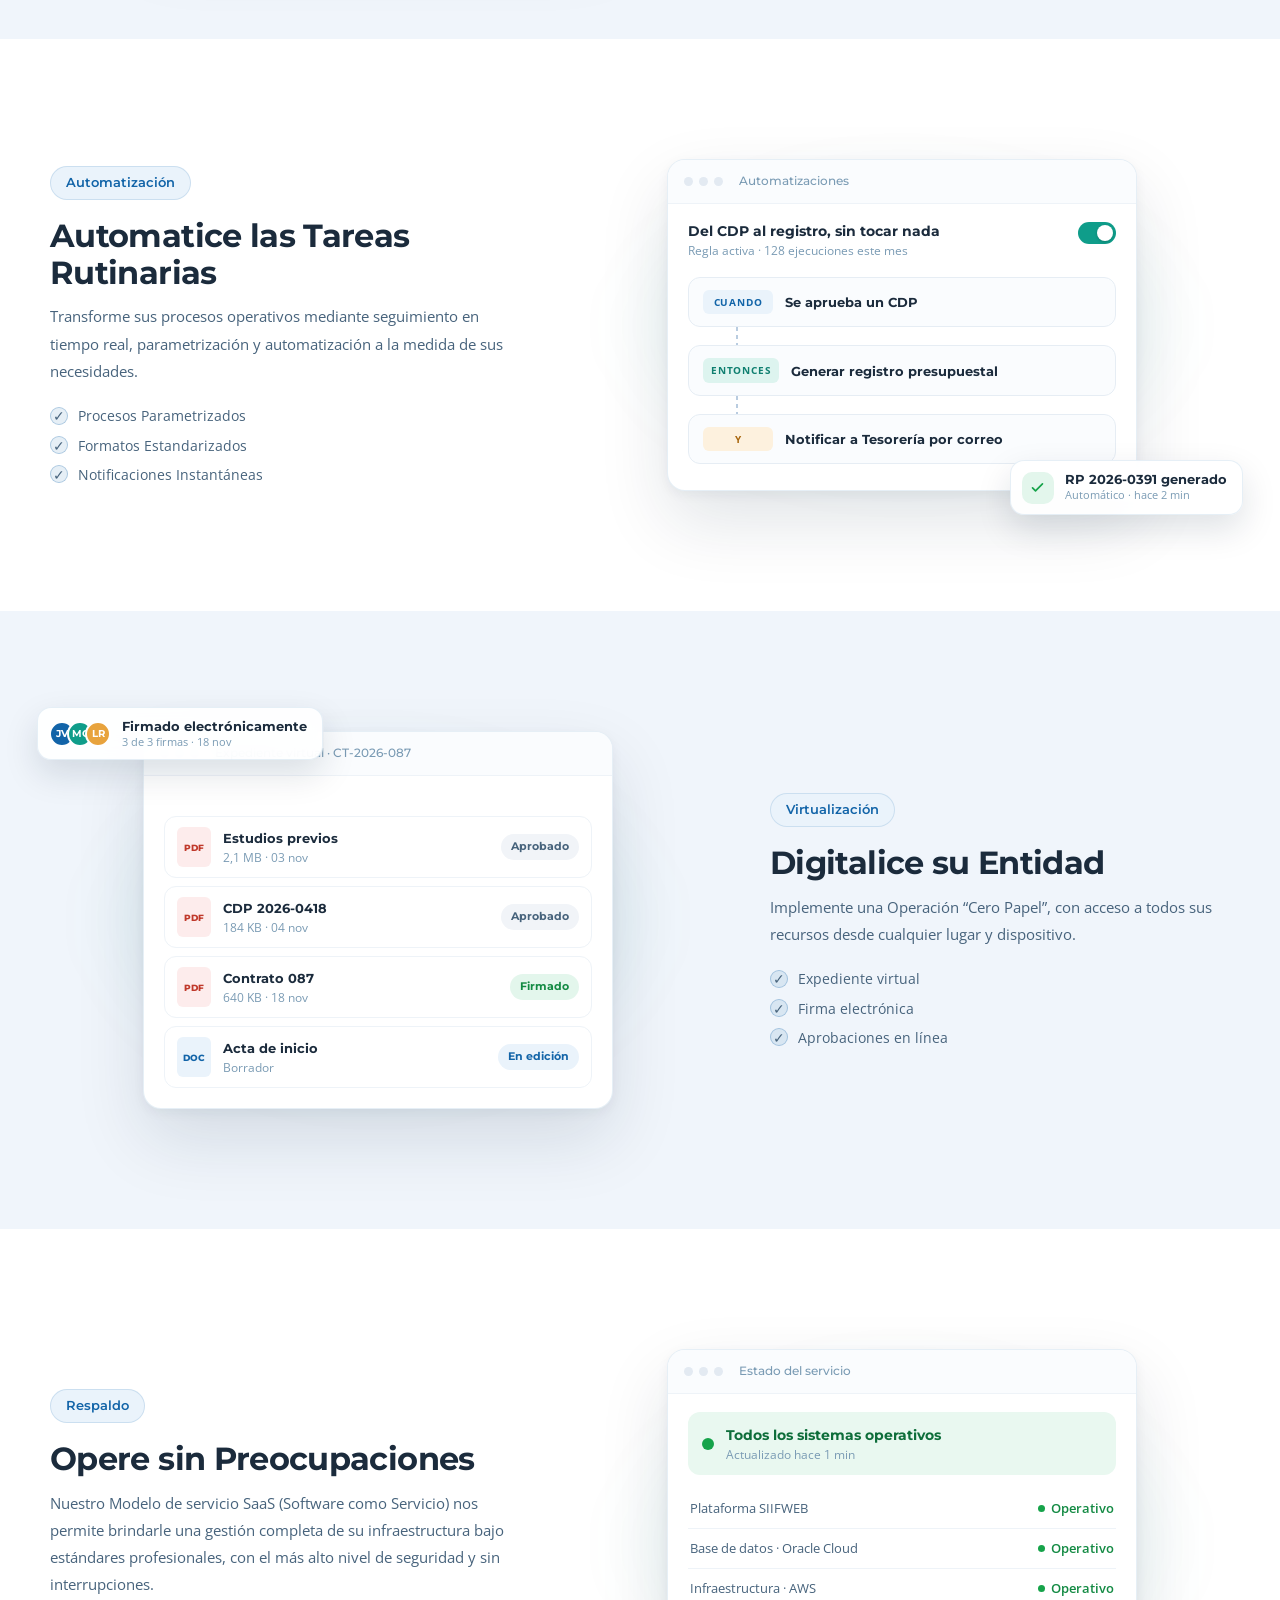
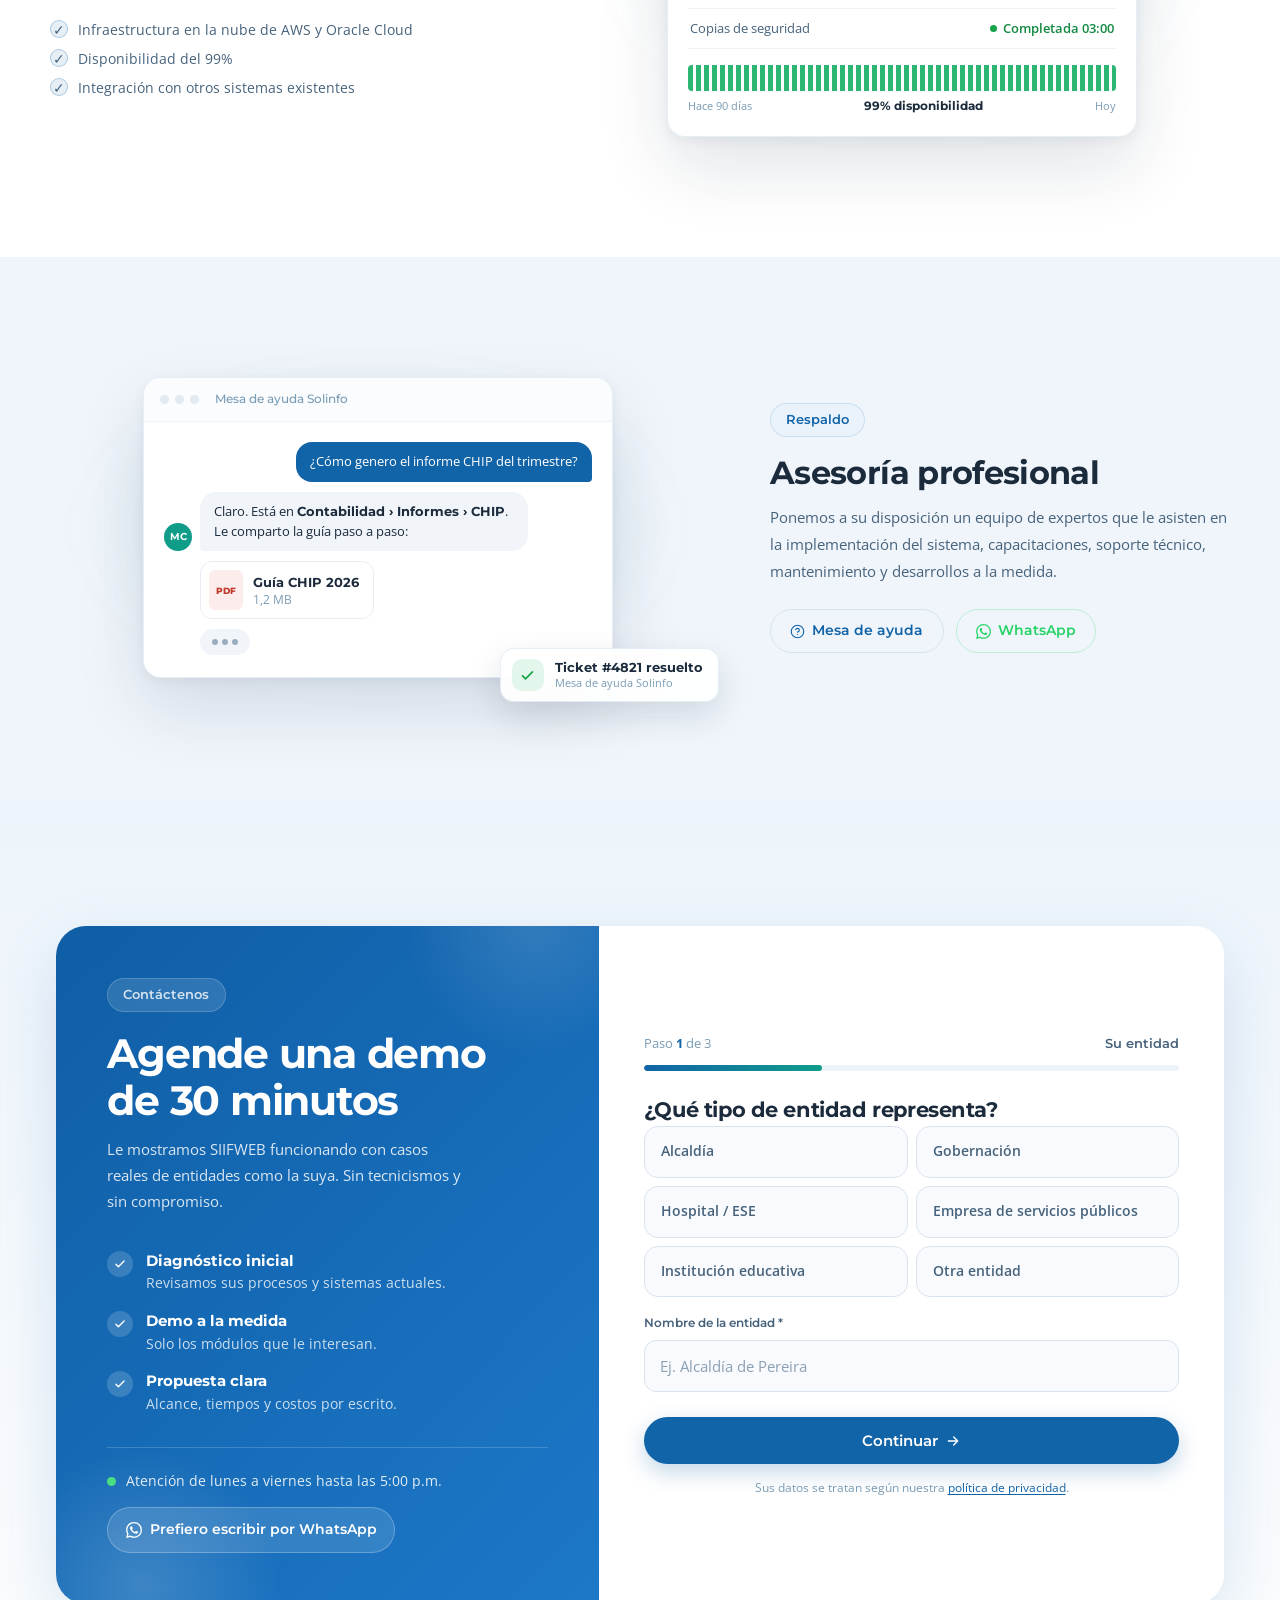
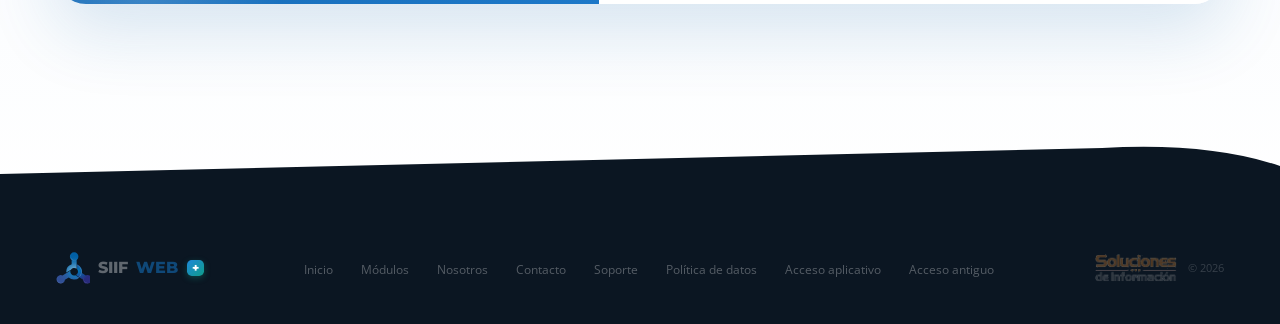
==== commit c157acdd: "fix(inicio): etiqueta del hero sin repetir el texto y og:title alineado - Etiqueta: "Software de ges" ====
--- a/index.html
+++ b/index.html
@@ -10,7 +10,7 @@
   <meta property="og:type" content="website">
   <meta property="og:site_name" content="SIIFWEB">
   <meta property="og:locale" content="es_CO">
-  <meta property="og:title" content="SIIFWEB — La gestión pública, en una sola plataforma">
+  <meta property="og:title" content="SIIFWEB — Transformación digital para el sector público">
   <meta property="og:description" content="Presupuesto, contabilidad, tesorería, nómina y contratación conectados en la nube para entidades territoriales de Colombia. Más de 50 entidades confían en SIIFWEB.">
   <meta property="og:url" content="https://www.siifweb.com/">
   <meta property="og:image" content="https://www.siifweb.com/assets/og-siifweb.jpg">
@@ -91,7 +91,7 @@
   <div class="hero-bg" aria-hidden="true"><span class="blob b1"></span><span class="blob b2"></span><span class="blob b3"></span></div>
   <div class="hero-inner">
     <div class="hero-text">
-      <span class="hero-eyebrow"><span class="dot"></span>Plataforma de Gesti&oacute;n Estatal</span>
+      <span class="hero-eyebrow"><span class="dot"></span>Software de gesti&oacute;n p&uacute;blica en la nube</span>
       <h1>Transformaci&oacute;n digital <span class="grad">para el sector p&uacute;blico</span></h1>
       <p class="hero-sub">La Plataforma de Gesti&oacute;n Estatal <strong>SIIFWEB</strong> ofrece una soluci&oacute;n integral de impacto transversal, para una gesti&oacute;n virtualizada, eficiente y segura.</p>
       <div class="hero-acts">
--- a/css/index.css
+++ b/css/index.css
@@ -92,8 +92,8 @@
 
 .hero-eyebrow { display: inline-flex; align-items: center; gap: .55rem; font-family: 'Montserrat', sans-serif; font-size: .78rem; font-weight: 600; color: var(--blue); background: var(--blue-soft); border: 1px solid rgba(18,100,168,.14); padding: .38rem .9rem; border-radius: 999px; margin-bottom: 1.6rem }
 .hero-eyebrow .dot { width: 7px; height: 7px; border-radius: 50%; background: #16A34A; box-shadow: 0 0 0 4px rgba(22,163,74,.16) }
-.hero h1 { font-size: clamp(2.4rem, 5.2vw, 4.1rem); font-weight: 700; color: var(--ink); line-height: 1.05; letter-spacing: -.035em; margin-bottom: 1.4rem }
-.hero h1 .grad { display: block; background: linear-gradient(90deg, #1264A8 0%, #1E88D9 45%, #0F9D8A 100%); -webkit-background-clip: text; background-clip: text; color: transparent }
+.hero h1 { font-size: clamp(2.3rem, 4.4vw, 3.6rem); font-weight: 700; color: var(--ink); line-height: 1.05; letter-spacing: -.035em; margin-bottom: 1.4rem }
+.hero h1 .grad { display: inline; -webkit-box-decoration-break: clone; box-decoration-break: clone; background: linear-gradient(90deg, #1264A8 0%, #1E88D9 45%, #0F9D8A 100%); -webkit-background-clip: text; background-clip: text; color: transparent }
 .hero-sub { font-size: clamp(1rem, 1.25vw, 1.15rem); color: var(--ink-mid); line-height: 1.7; margin-bottom: 2.2rem; max-width: 44ch }
 .hero-sub strong { color: var(--ink); font-weight: 600 }
 .hero-acts { display: flex; flex-wrap: wrap; gap: .75rem; align-items: center }
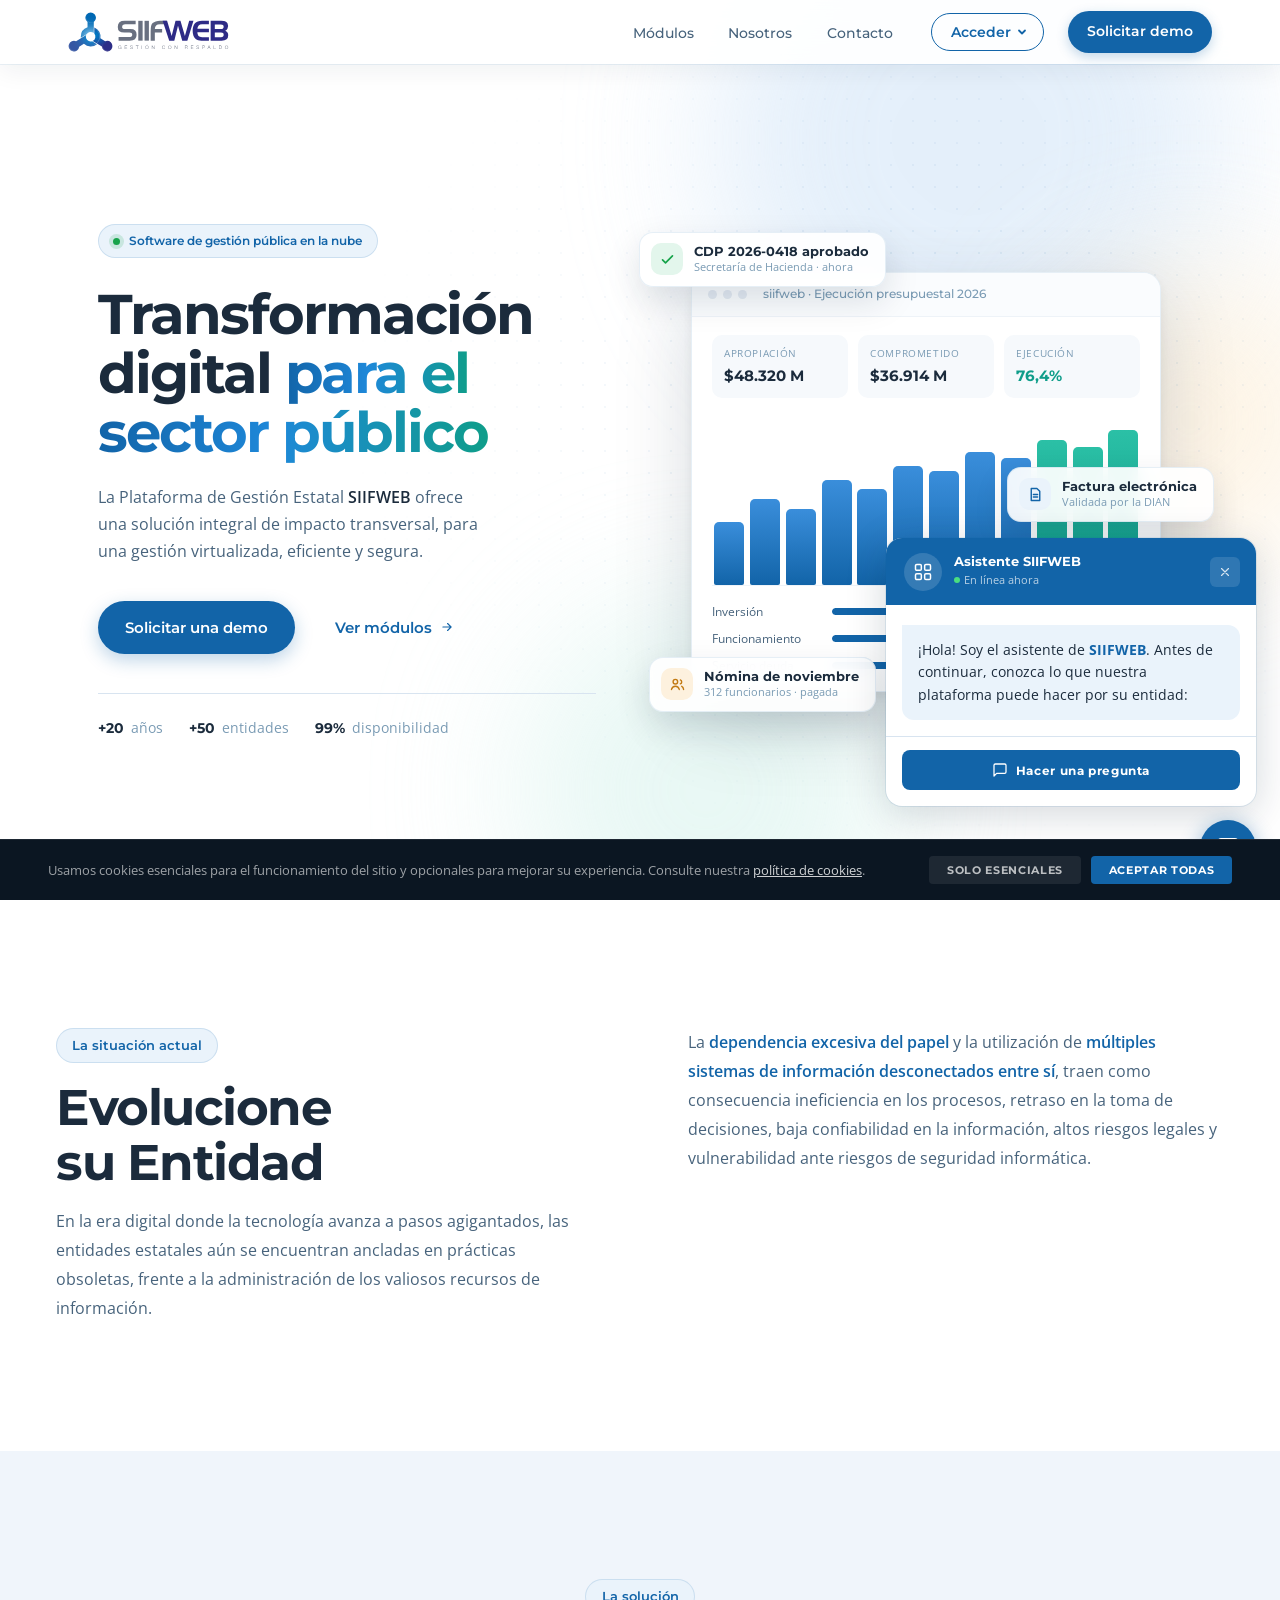
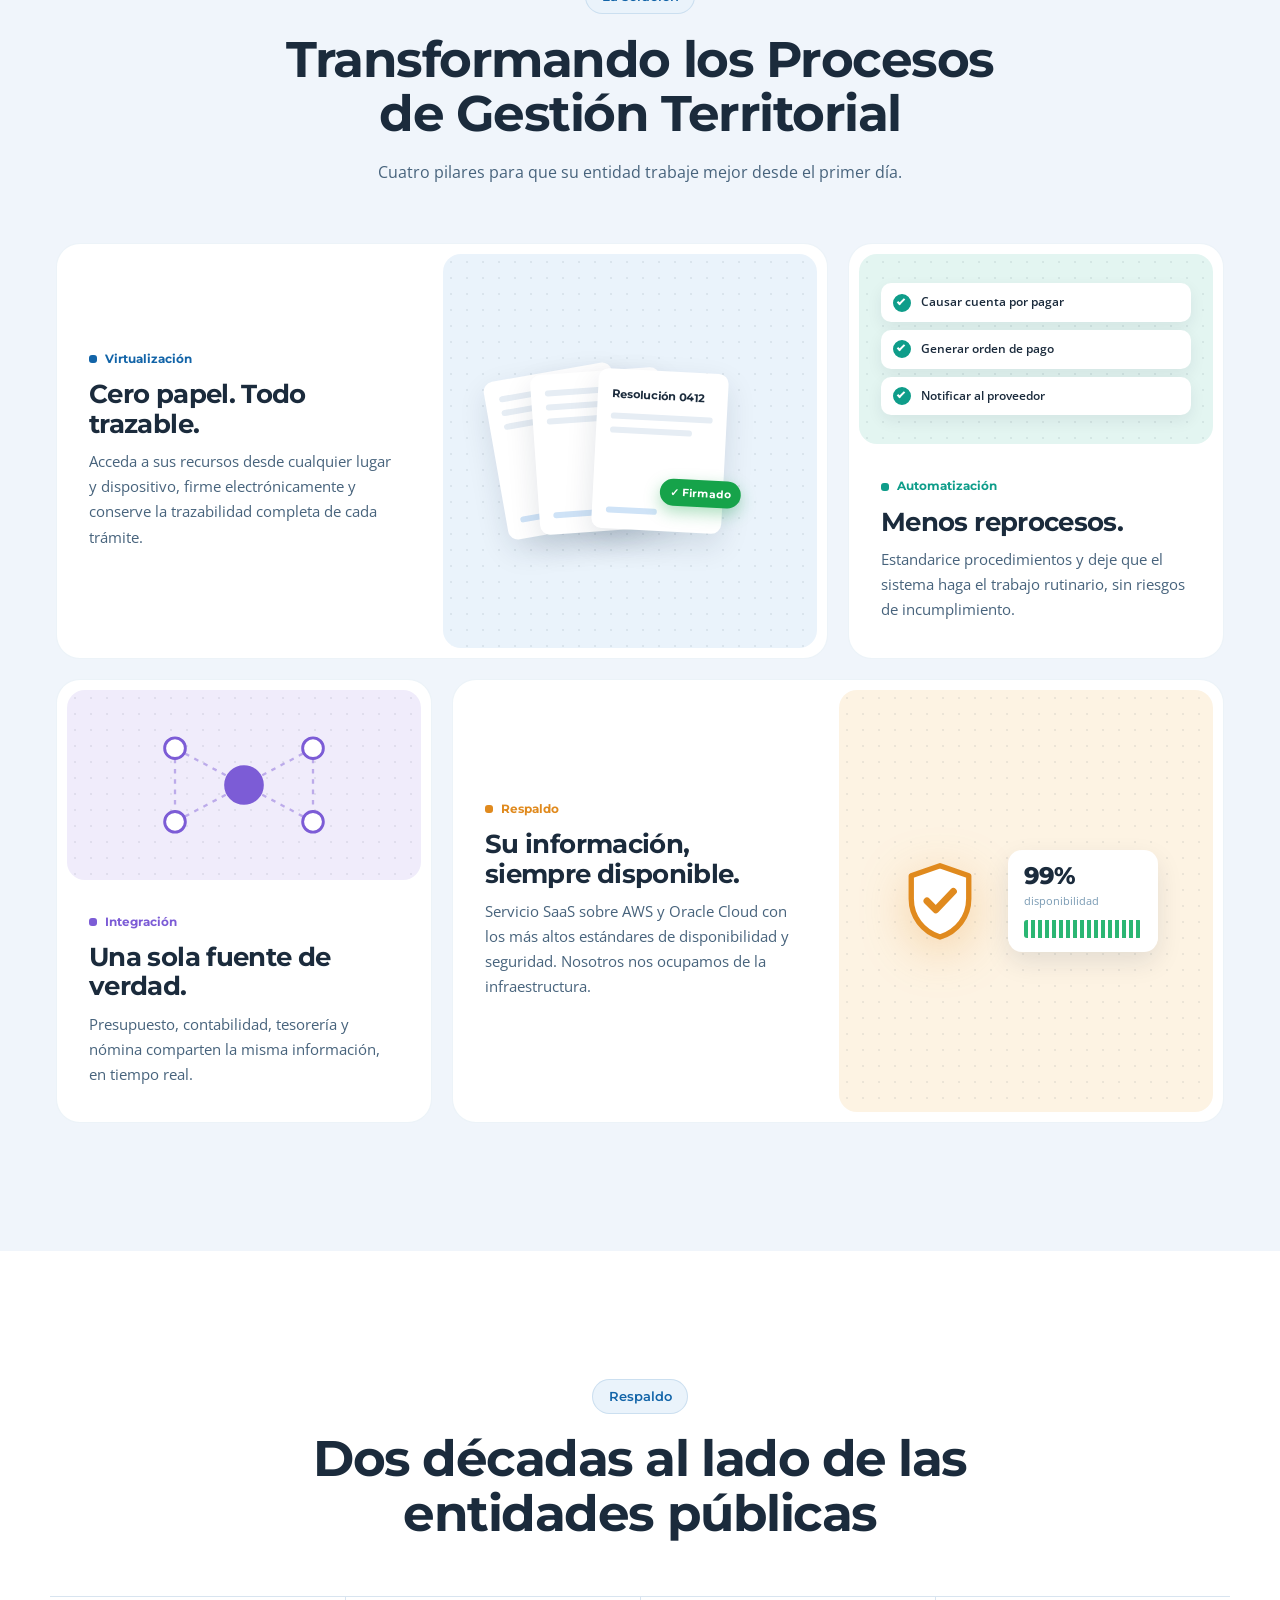
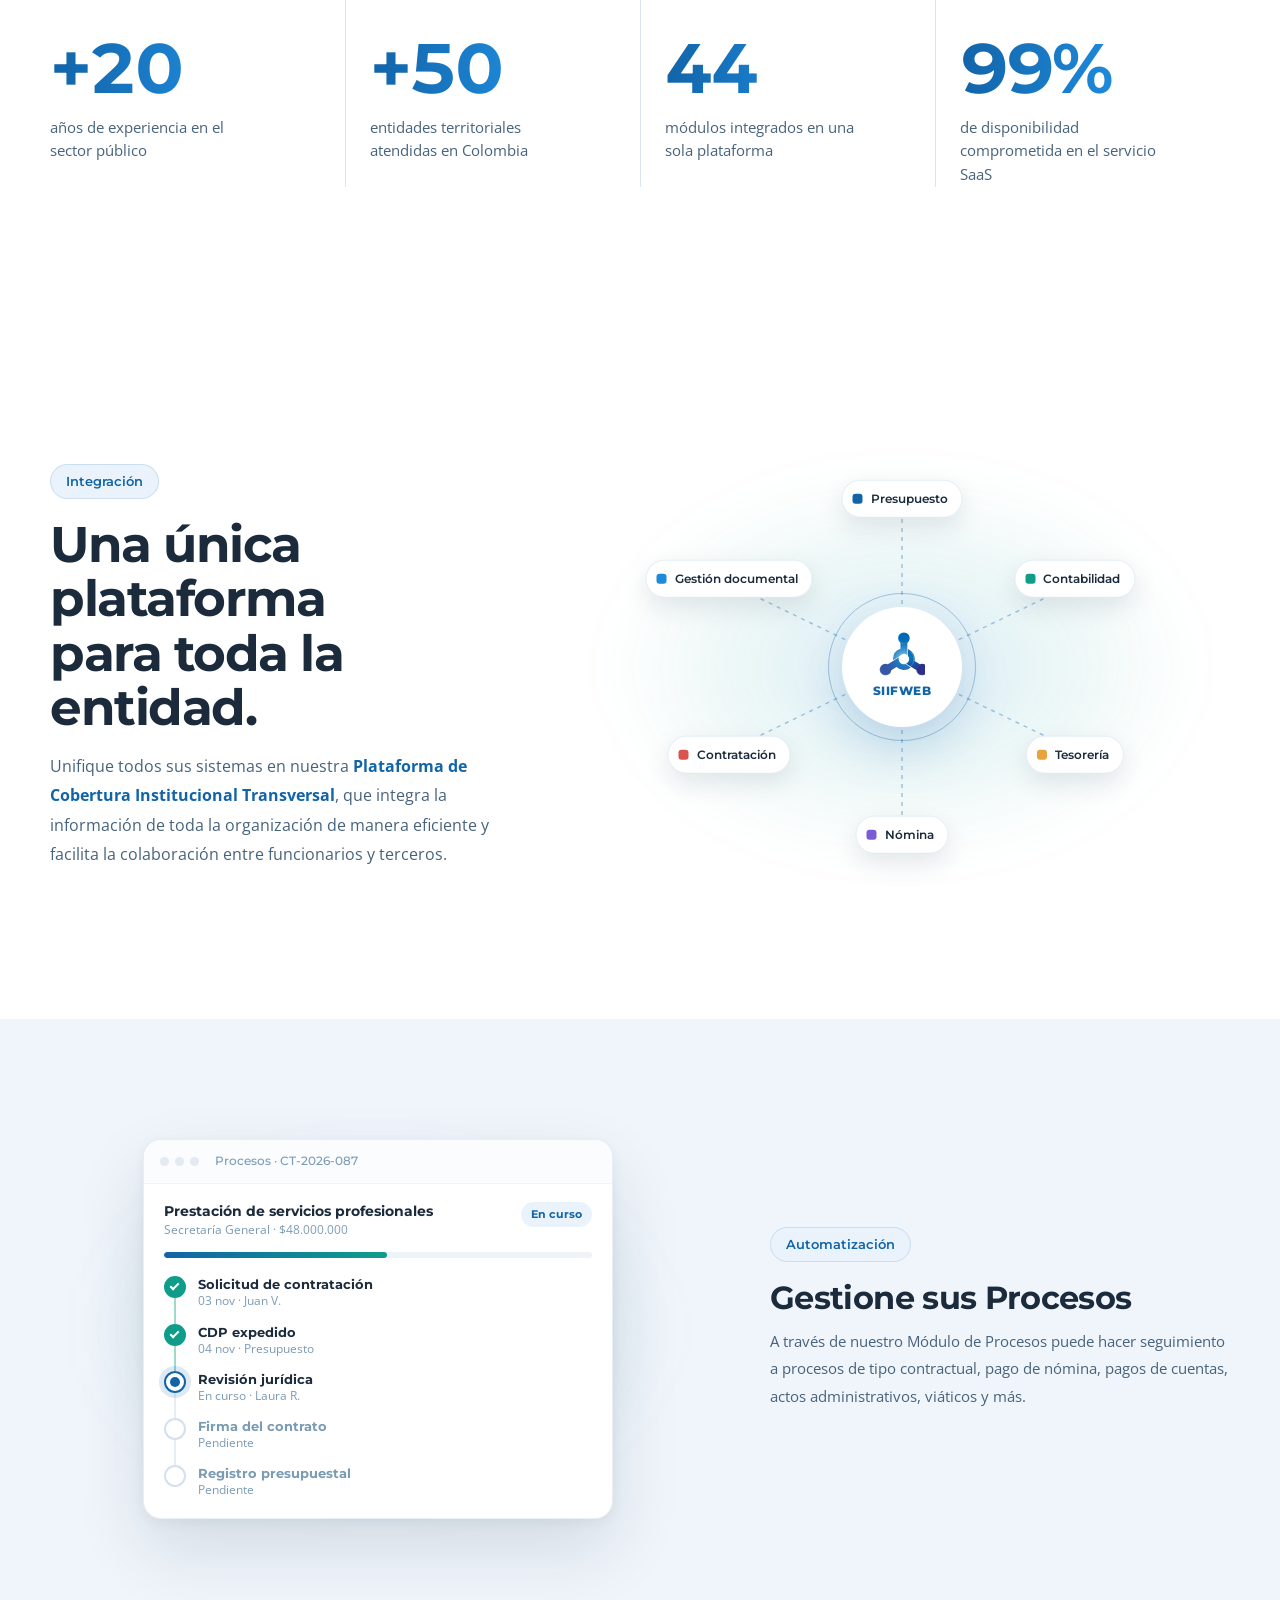
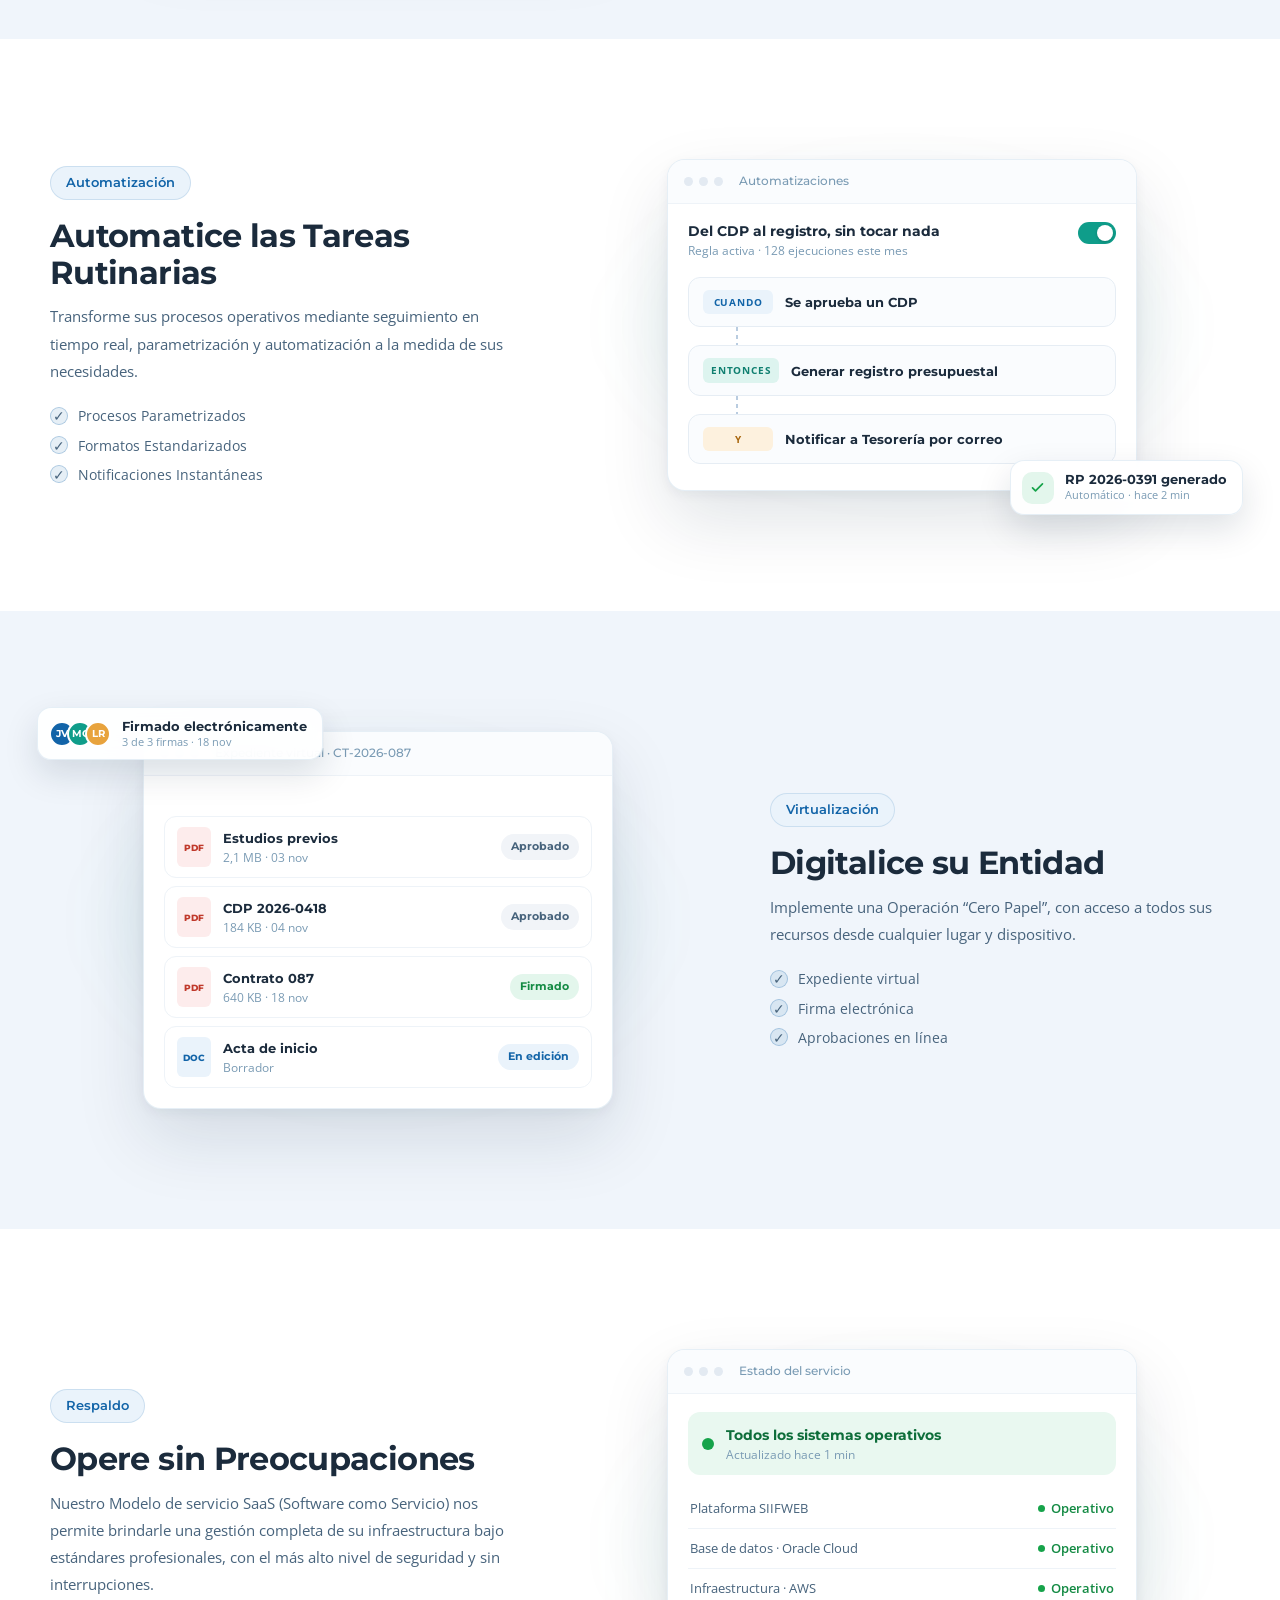
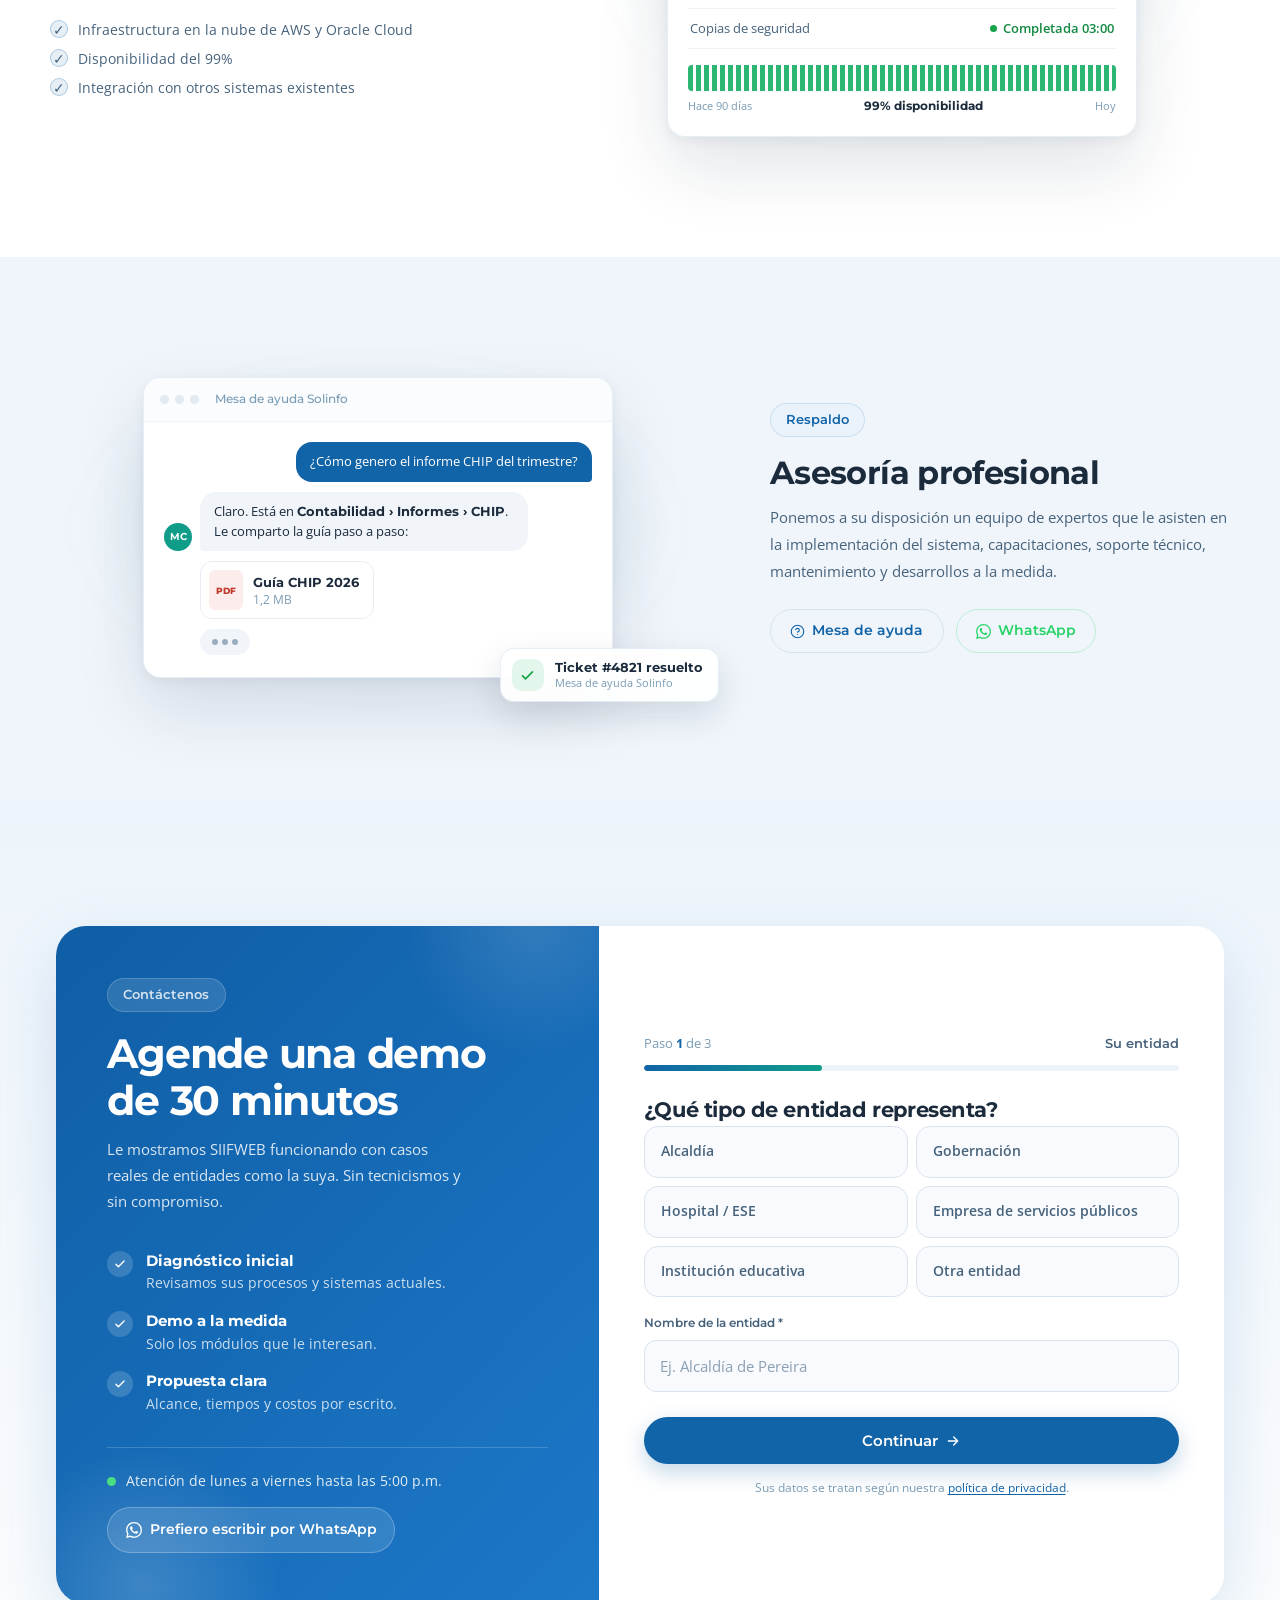
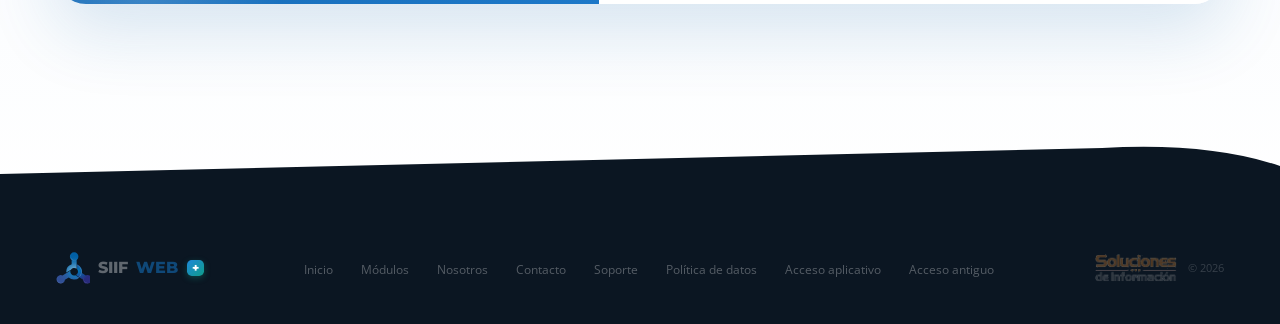
==== commit cda38f84: "Merge remote-tracking branch 'origin/feat/hero-texto-original' into feat/sitio-seo-ia" ====
--- a/index.html
+++ b/index.html
@@ -3,7 +3,7 @@
 <head>
   <meta charset="UTF-8">
   <meta name="viewport" content="width=device-width, initial-scale=1.0">
-  <title>SIIFWEB - Plataforma de Gesti&oacute;n Estatal</title>
+  <title>SIIFWEB | ERP de gesti&oacute;n p&uacute;blica para entidades territoriales</title>
   <meta name="description" content="Presupuesto, contabilidad, tesorería, nómina y contratación conectados en la nube para entidades territoriales de Colombia. Más de 50 entidades confían en SIIFWEB.">
   <link rel="canonical" href="https://www.siifweb.com/">
   <meta name="theme-color" content="#1264A8">
@@ -27,6 +27,108 @@
   <link rel="stylesheet" href="css/index.css">
   <link rel="stylesheet" href="css/chat.css">
   <link rel="stylesheet" href="css/theme.css">
+  <script type="application/ld+json">
+{
+    "@context": "https://schema.org",
+    "@graph": [
+      {
+        "@type": "Organization",
+        "@id": "https://www.siifweb.com/#org",
+        "name": "Soluciones de Información S.A.S.",
+        "alternateName": "Solinfo",
+        "url": "https://www.siifweb.com/",
+        "logo": "https://www.siifweb.com/assets/logo-navbar.svg",
+        "image": "https://www.siifweb.com/assets/og-siifweb.jpg",
+        "description": "Empresa colombiana que desarrolla SIIFWEB, plataforma de gestión pública para entidades territoriales.",
+        "address": {
+          "@type": "PostalAddress",
+          "streetAddress": "Carrera 15 No. 138-25, Edificio CNC",
+          "addressLocality": "Pereira",
+          "addressRegion": "Risaralda",
+          "addressCountry": "CO"
+        },
+        "location": [
+          {
+            "@type": "Place",
+            "name": "Sede Pereira",
+            "address": {
+              "@type": "PostalAddress",
+              "streetAddress": "Carrera 15 No. 138-25, Edificio CNC",
+              "addressLocality": "Pereira",
+              "addressRegion": "Risaralda",
+              "addressCountry": "CO"
+            }
+          },
+          {
+            "@type": "Place",
+            "name": "Sede Bogotá",
+            "address": {
+              "@type": "PostalAddress",
+              "streetAddress": "Calle 94A No. 13-72, Edificio 94 Trece",
+              "addressLocality": "Bogotá",
+              "addressRegion": "Cundinamarca",
+              "addressCountry": "CO"
+            }
+          },
+          {
+            "@type": "Place",
+            "name": "Sede Barranquilla",
+            "address": {
+              "@type": "PostalAddress",
+              "streetAddress": "Calle 77B No. 57-103, Edificio Green Towers",
+              "addressLocality": "Barranquilla",
+              "addressRegion": "Atlántico",
+              "addressCountry": "CO"
+            }
+          }
+        ],
+        "contactPoint": [
+          {
+            "@type": "ContactPoint",
+            "telephone": "+57-323-226-8844",
+            "contactType": "customer support",
+            "areaServed": "CO",
+            "availableLanguage": "es"
+          }
+        ]
+      },
+      {
+        "@type": "WebSite",
+        "@id": "https://www.siifweb.com/#website",
+        "url": "https://www.siifweb.com/",
+        "name": "SIIFWEB",
+        "inLanguage": "es-CO",
+        "publisher": {
+          "@id": "https://www.siifweb.com/#org"
+        }
+      },
+      {
+        "@type": "SoftwareApplication",
+        "@id": "https://www.siifweb.com/#siifweb",
+        "name": "SIIFWEB",
+        "applicationCategory": "BusinessApplication",
+        "applicationSubCategory": "ERP para entidades públicas",
+        "operatingSystem": "Web",
+        "url": "https://www.siifweb.com/",
+        "description": "Plataforma en la nube que integra presupuesto, contabilidad, tesorería, nómina, contratación y gestión documental para entidades territoriales de Colombia.",
+        "featureList": [
+          "Presupuesto",
+          "Contabilidad",
+          "Tesorería",
+          "Nómina",
+          "Contratación",
+          "Gestión documental",
+          "Rentas municipales",
+          "Planeación"
+        ],
+        "inLanguage": "es",
+        "publisher": {
+          "@id": "https://www.siifweb.com/#org"
+        }
+      }
+    ]
+  }
+  </script>
 </head>
 <body>
 
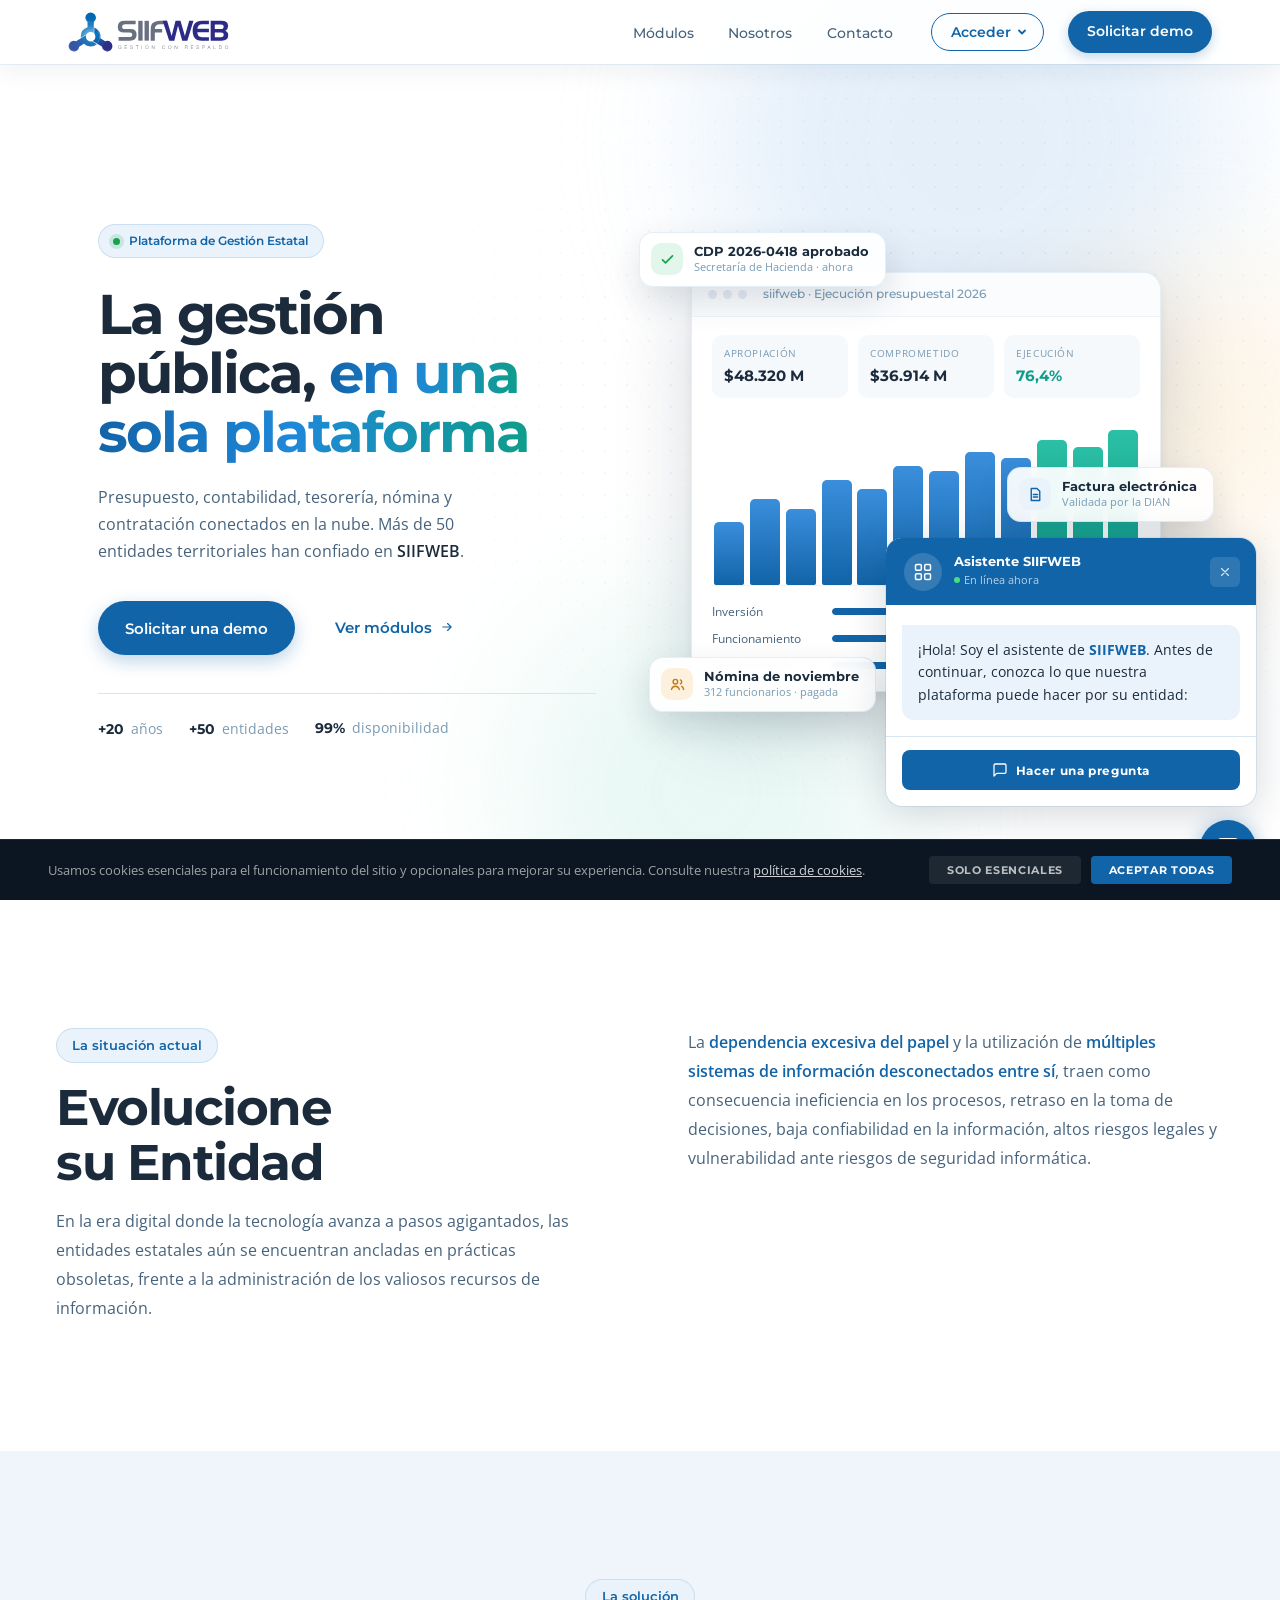
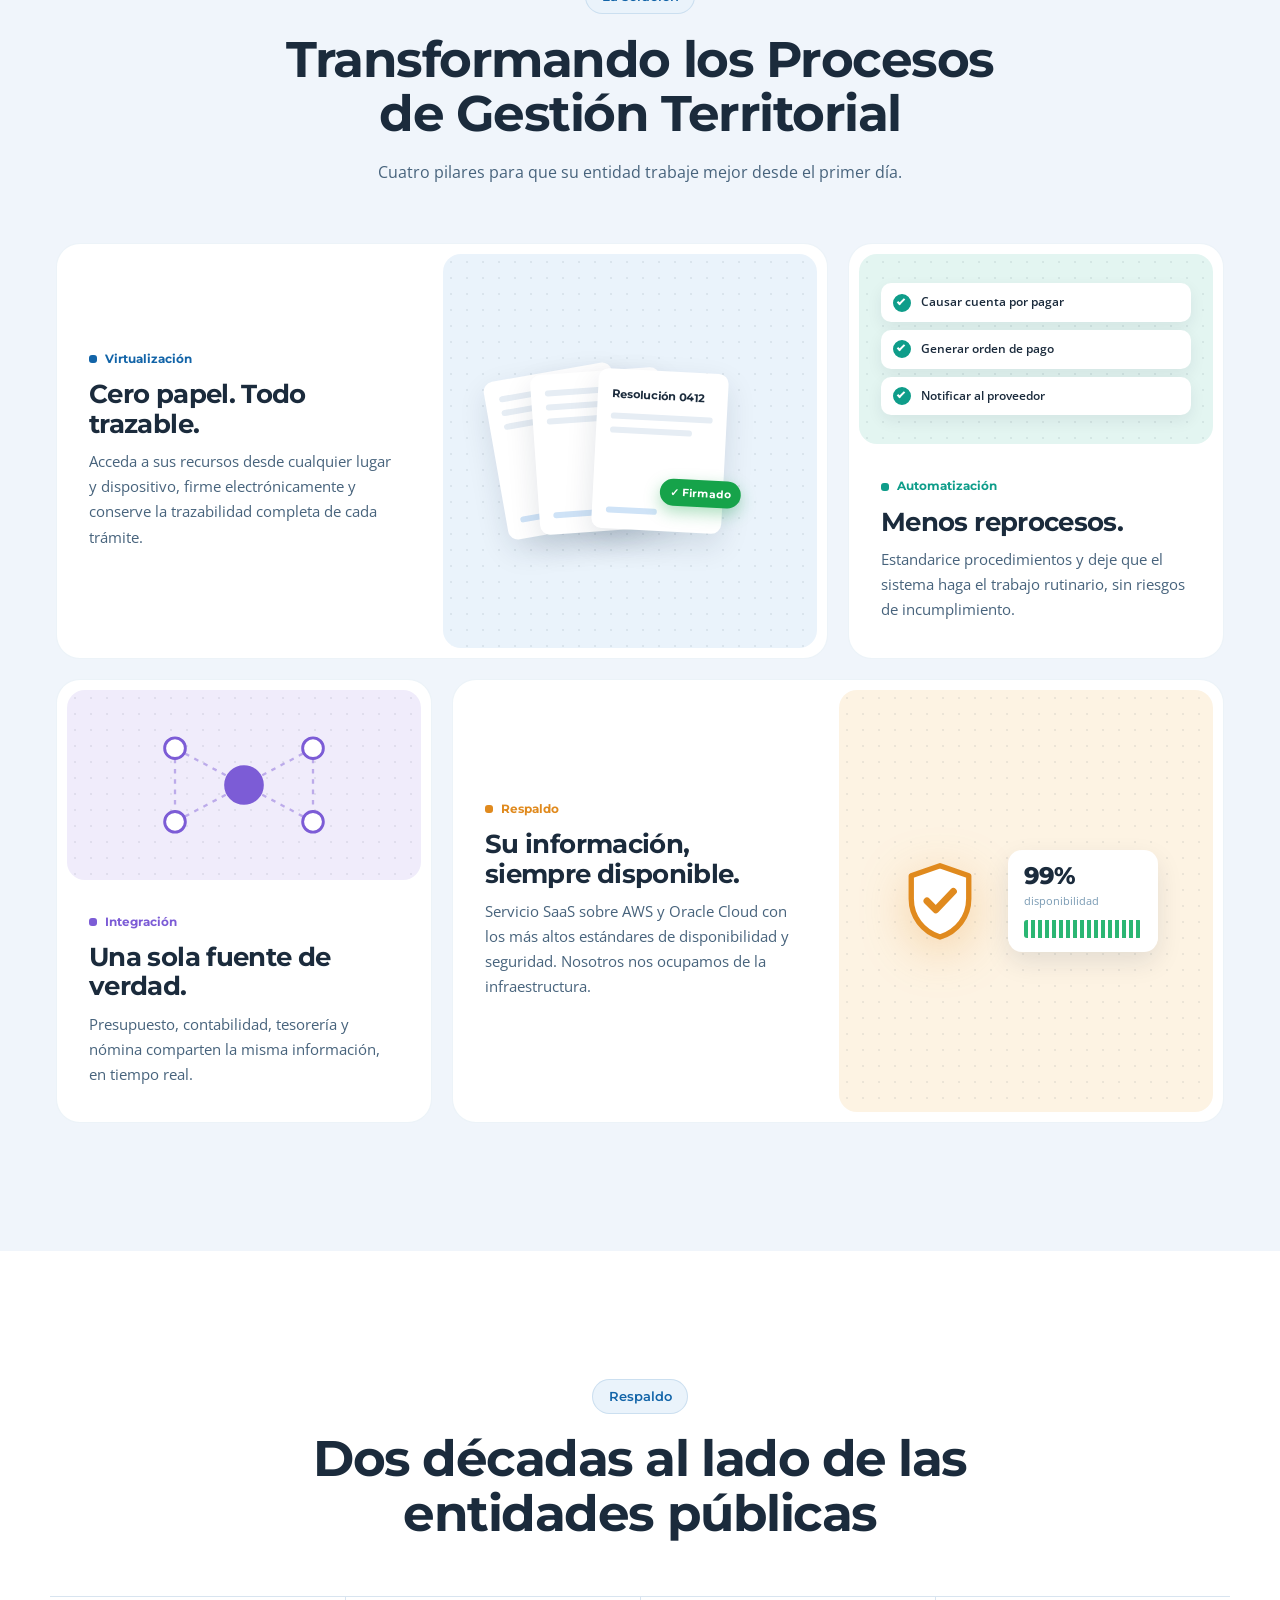
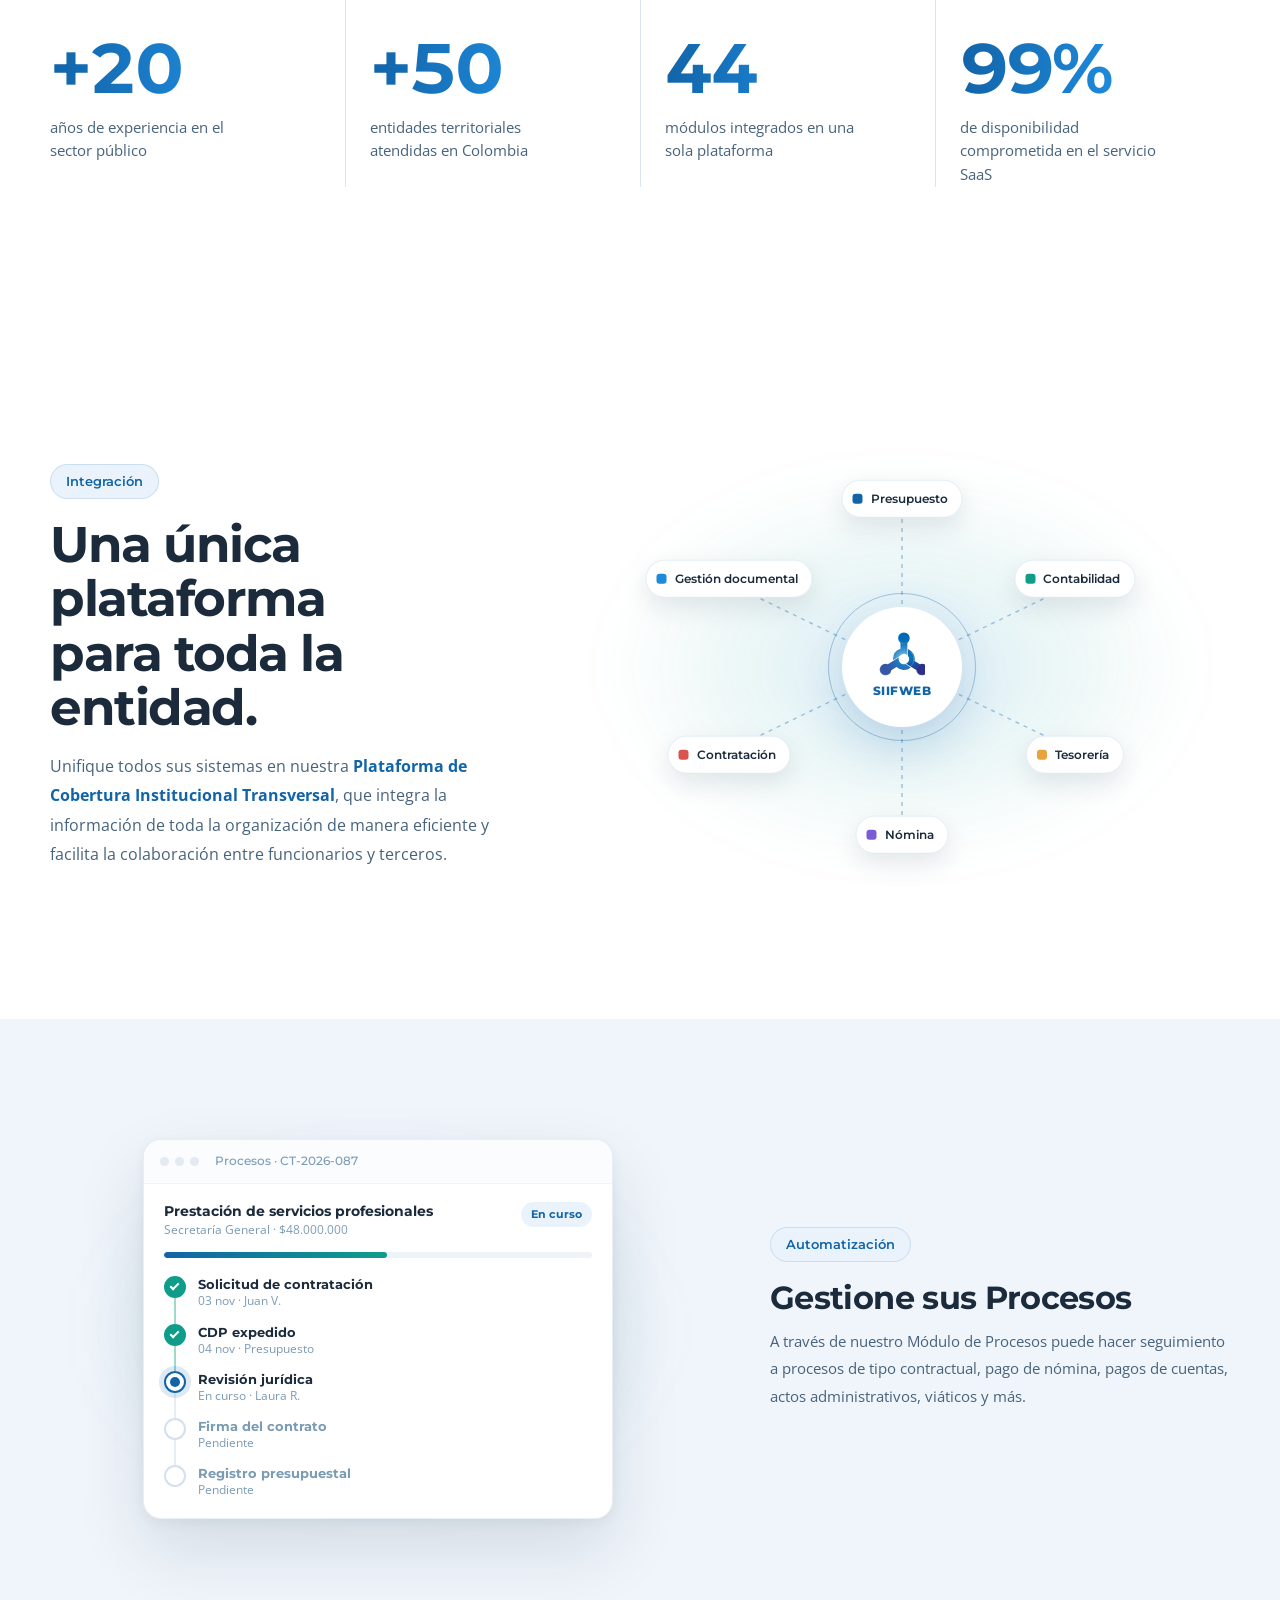
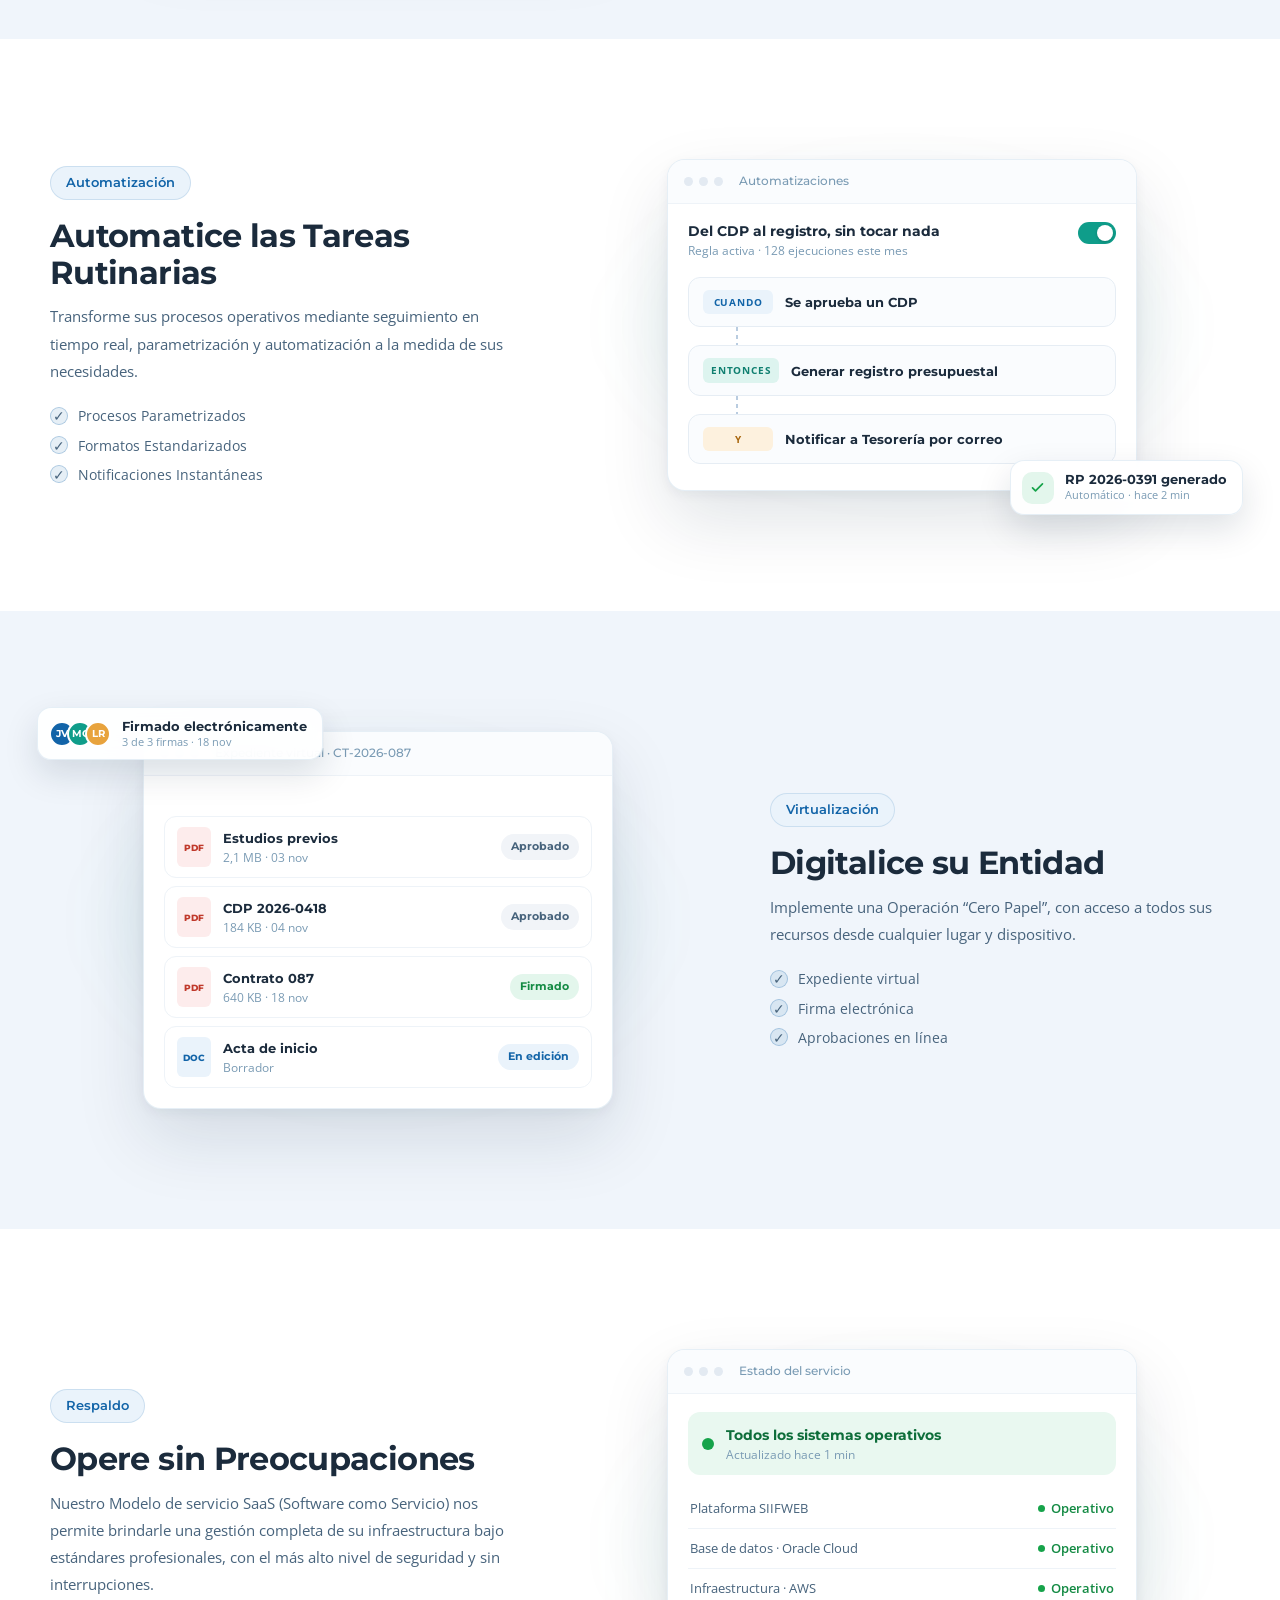
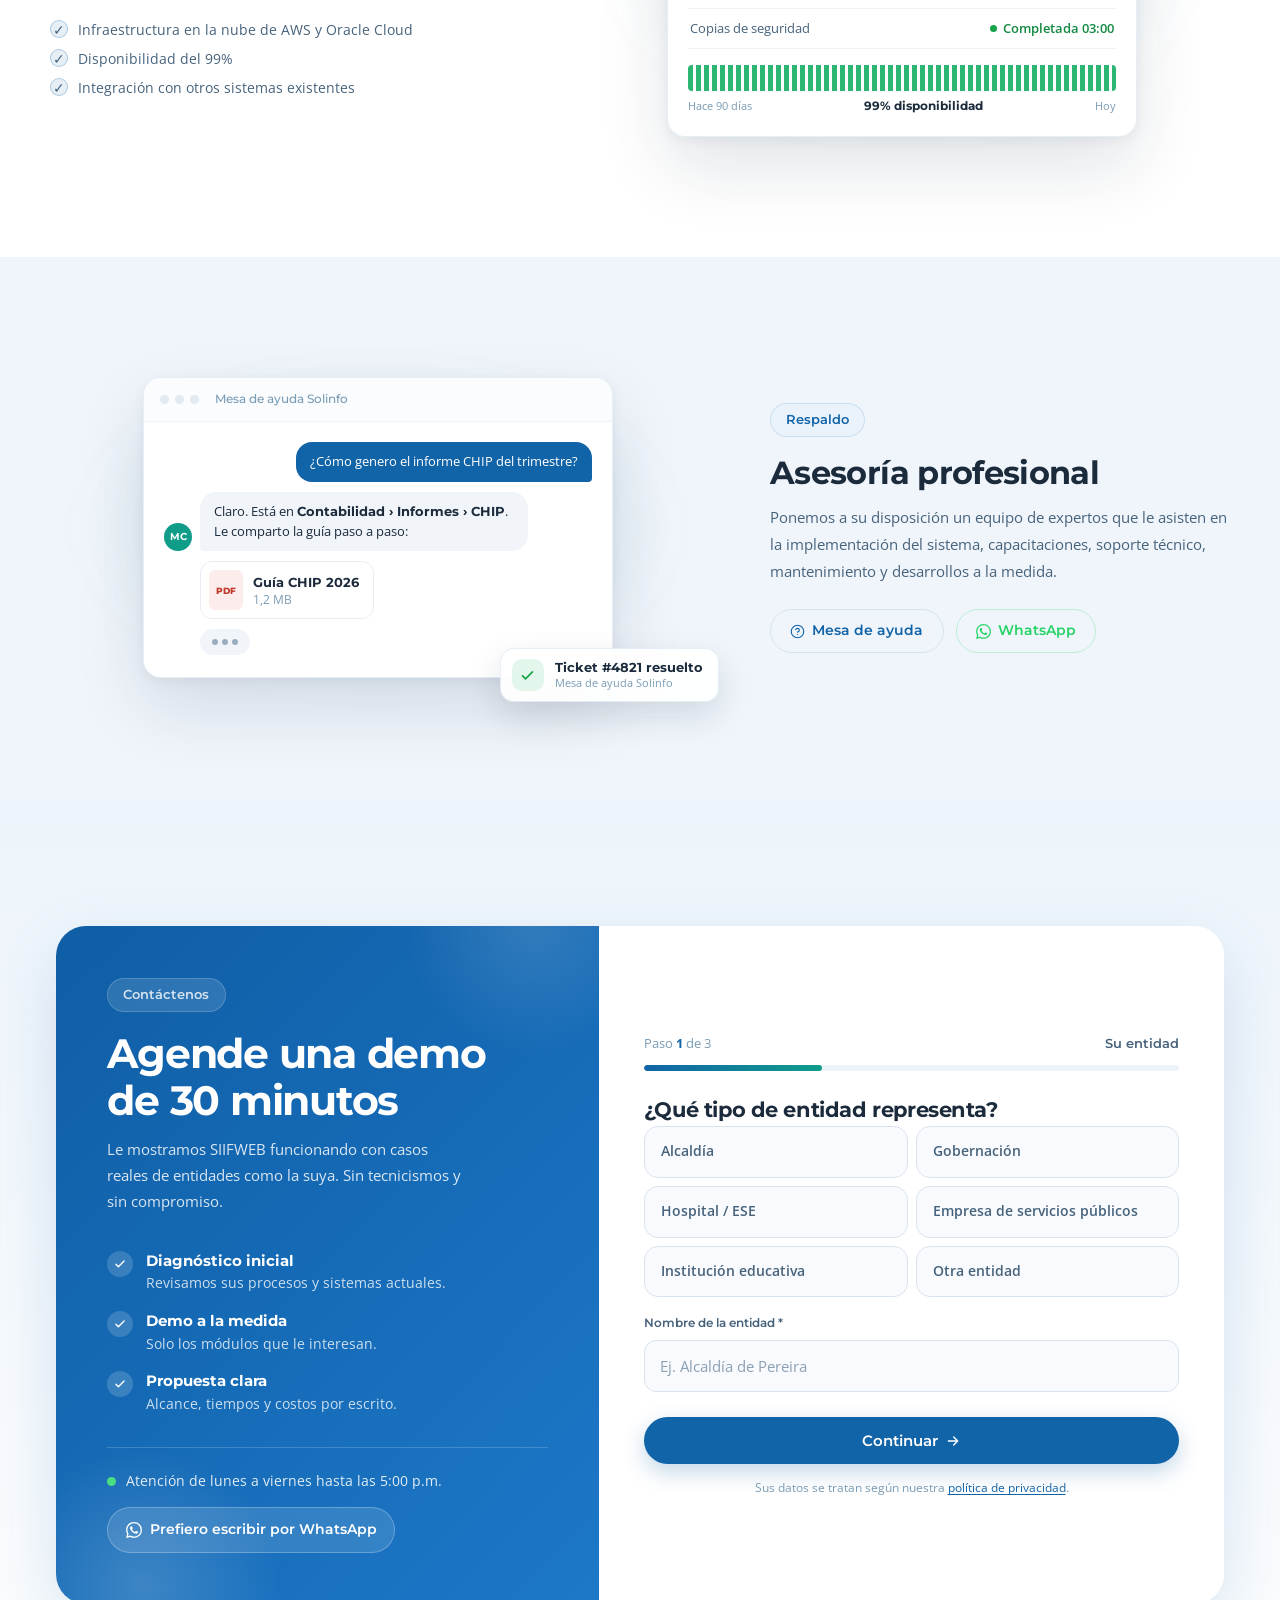
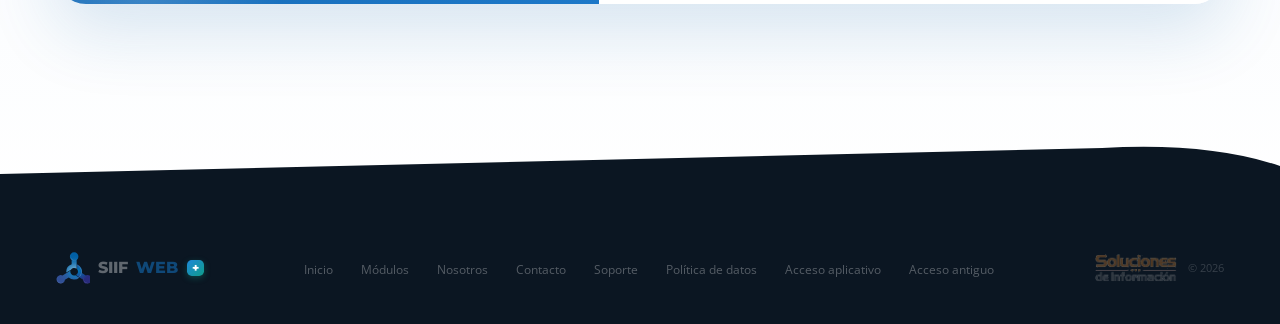
==== commit c5eaf0c5: "Merge remote-tracking branch 'origin/feat/seo-mejoras' into feat/sitio-seo-ia" ====
--- a/index.html
+++ b/index.html
@@ -10,7 +10,7 @@
   <meta property="og:type" content="website">
   <meta property="og:site_name" content="SIIFWEB">
   <meta property="og:locale" content="es_CO">
-  <meta property="og:title" content="SIIFWEB — Transformación digital para el sector público">
+  <meta property="og:title" content="SIIFWEB — La gestión pública, en una sola plataforma">
   <meta property="og:description" content="Presupuesto, contabilidad, tesorería, nómina y contratación conectados en la nube para entidades territoriales de Colombia. Más de 50 entidades confían en SIIFWEB.">
   <meta property="og:url" content="https://www.siifweb.com/">
   <meta property="og:image" content="https://www.siifweb.com/assets/og-siifweb.jpg">
@@ -193,9 +193,9 @@
   <div class="hero-bg" aria-hidden="true"><span class="blob b1"></span><span class="blob b2"></span><span class="blob b3"></span></div>
   <div class="hero-inner">
     <div class="hero-text">
-      <span class="hero-eyebrow"><span class="dot"></span>Software de gesti&oacute;n p&uacute;blica en la nube</span>
-      <h1>Transformaci&oacute;n digital <span class="grad">para el sector p&uacute;blico</span></h1>
-      <p class="hero-sub">La Plataforma de Gesti&oacute;n Estatal <strong>SIIFWEB</strong> ofrece una soluci&oacute;n integral de impacto transversal, para una gesti&oacute;n virtualizada, eficiente y segura.</p>
+      <span class="hero-eyebrow"><span class="dot"></span>Plataforma de Gesti&oacute;n Estatal</span>
+      <h1>La gesti&oacute;n p&uacute;blica, <span class="grad">en una sola plataforma</span></h1>
+      <p class="hero-sub">Presupuesto, contabilidad, tesorer&iacute;a, n&oacute;mina y contrataci&oacute;n conectados en la nube. M&aacute;s de 50 entidades territoriales han confiado en <strong>SIIFWEB</strong>.</p>
       <div class="hero-acts">
         <a href="#contacto" class="hbtn hbtn-primary">Solicitar una demo</a>
         <a href="./modulos.html" class="hbtn hbtn-ghost">Ver m&oacute;dulos <svg width="14" height="14" viewBox="0 0 24 24" fill="none" aria-hidden="true"><path d="M5 12h14M13 6l6 6-6 6" stroke="currentColor" stroke-width="2" stroke-linecap="round" stroke-linejoin="round"/></svg></a>
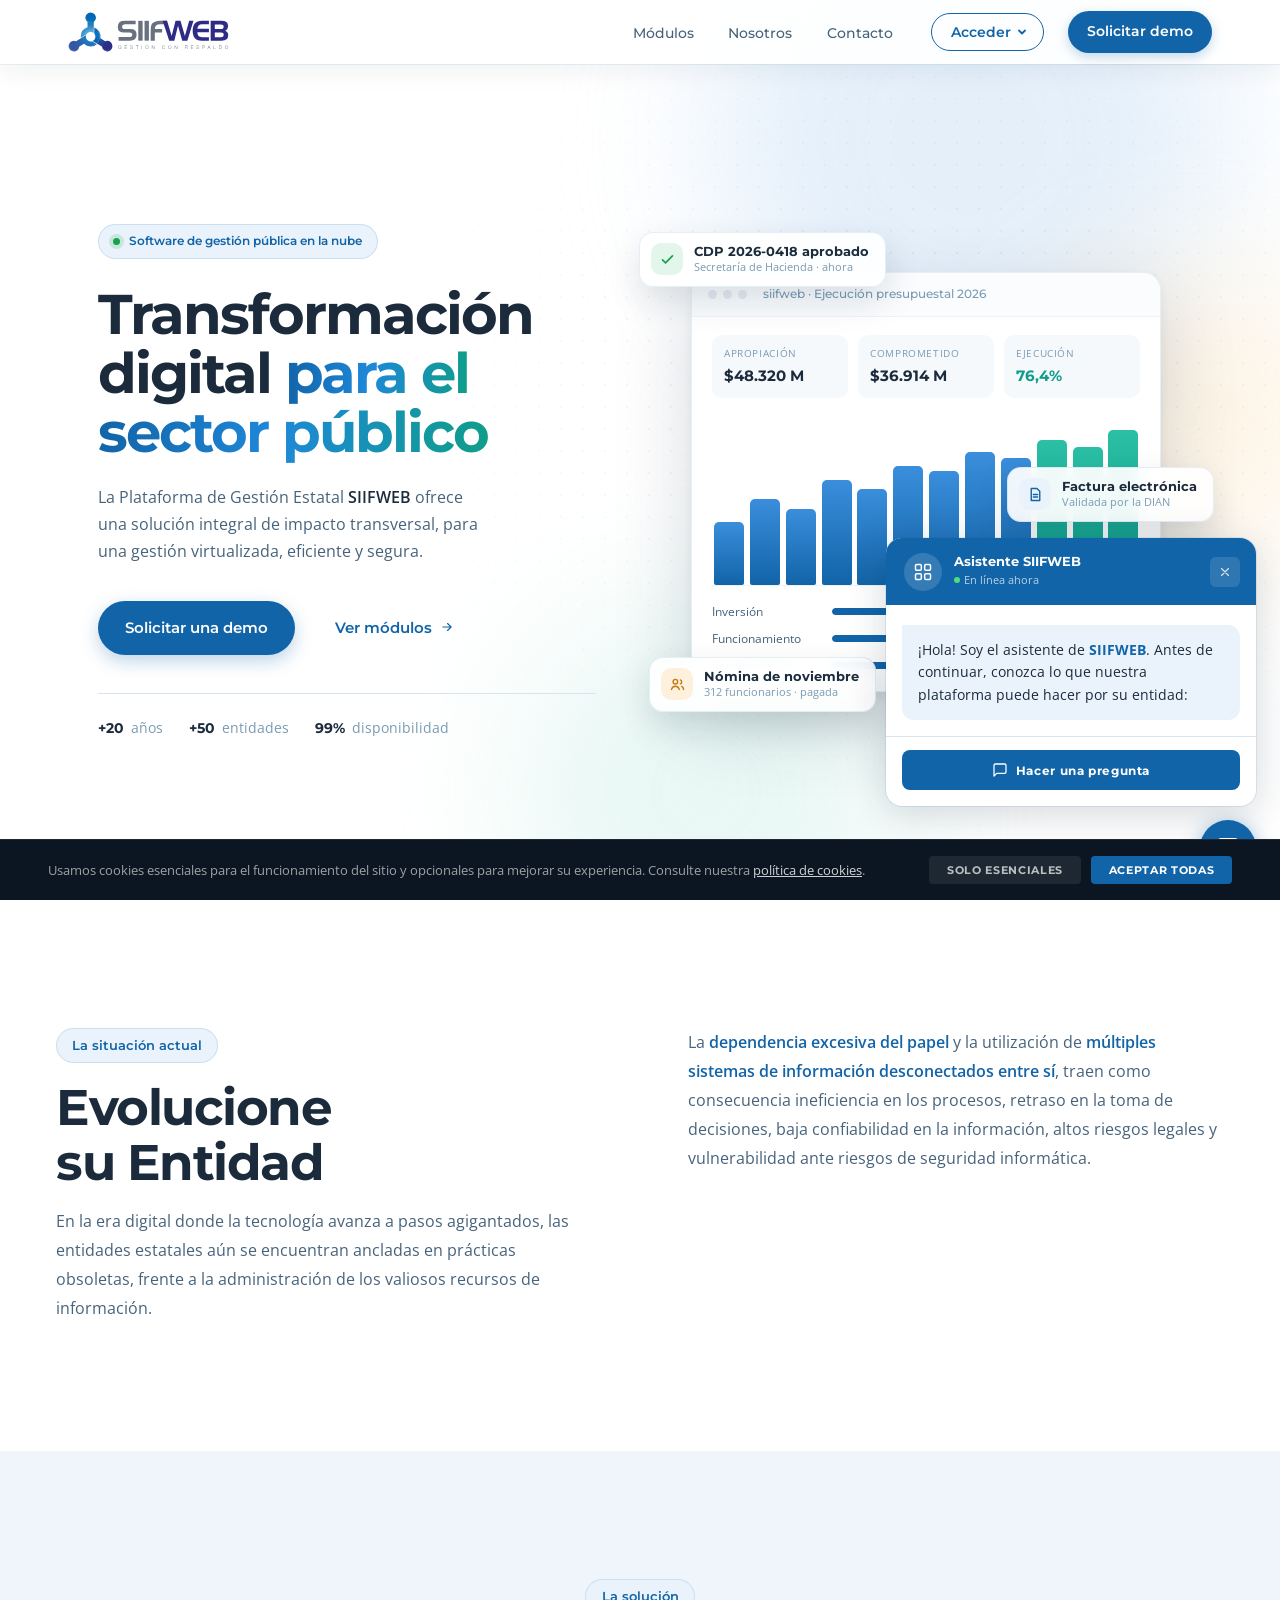
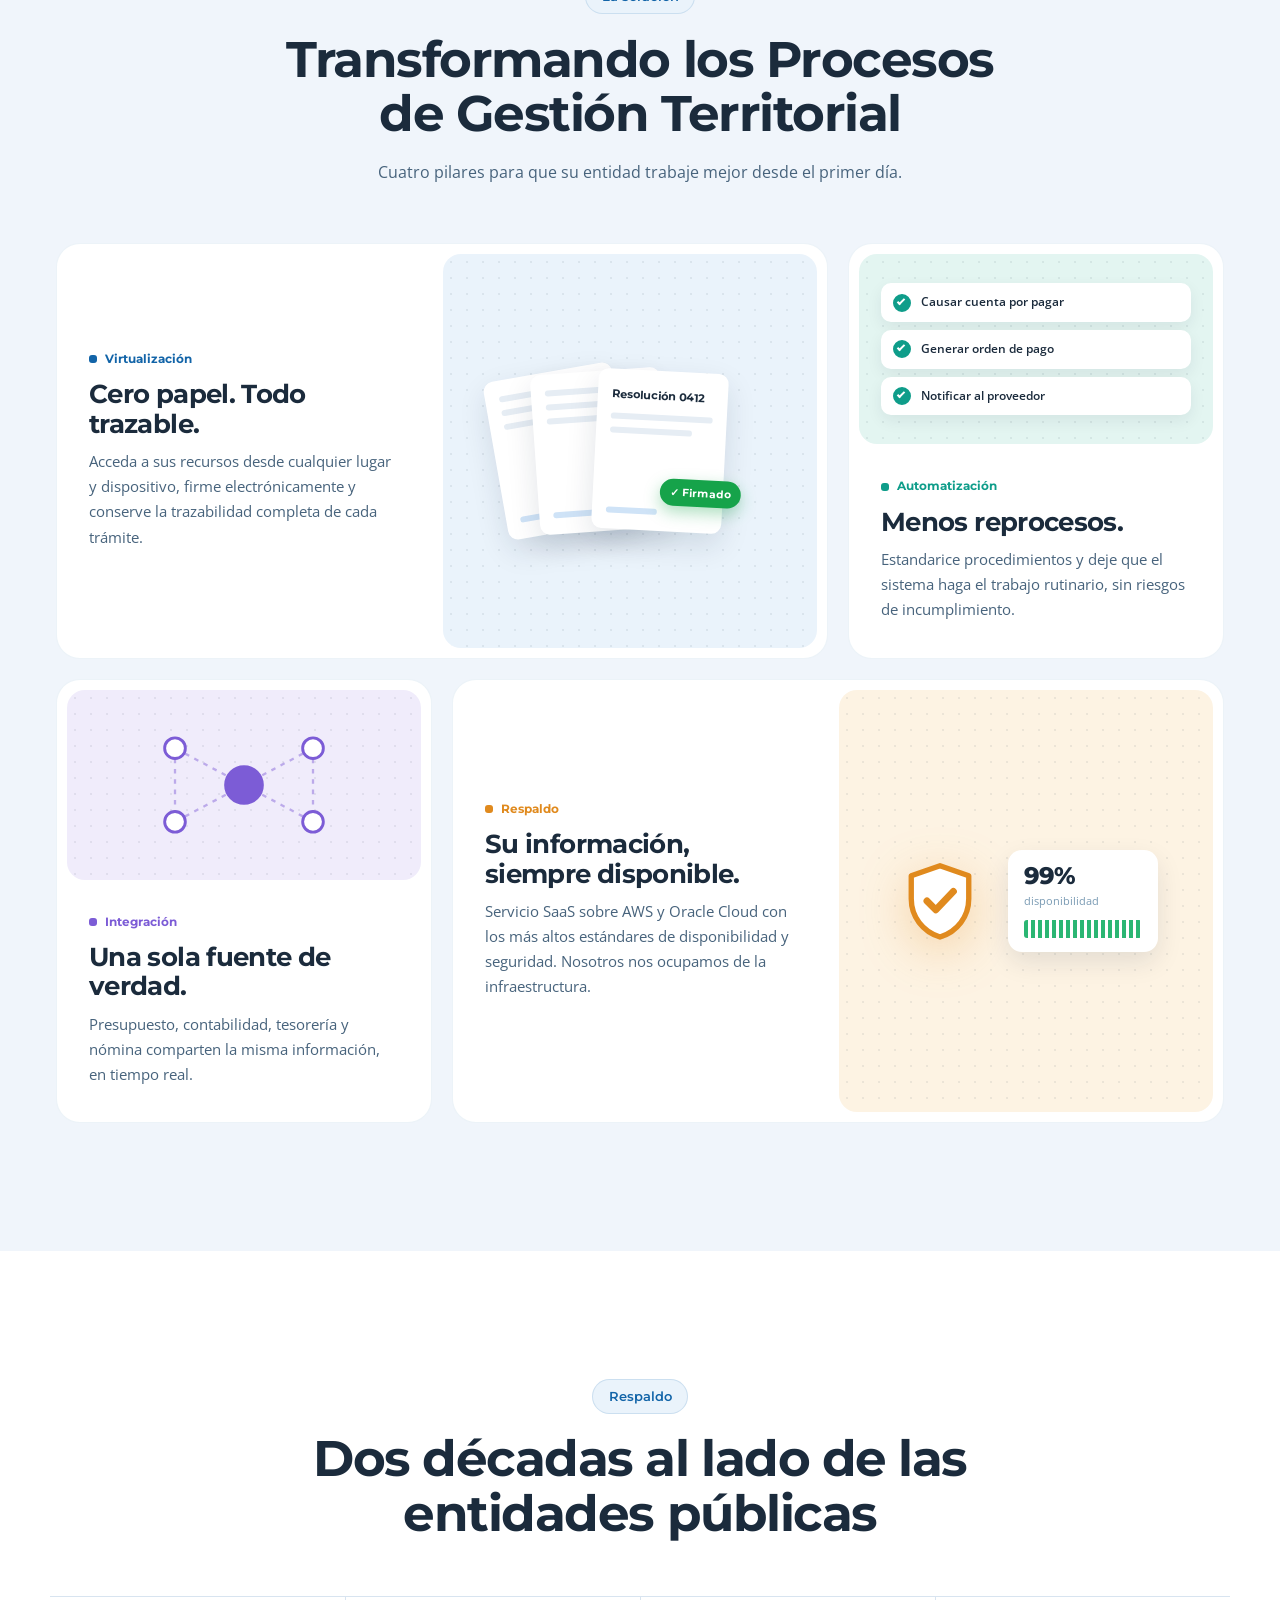
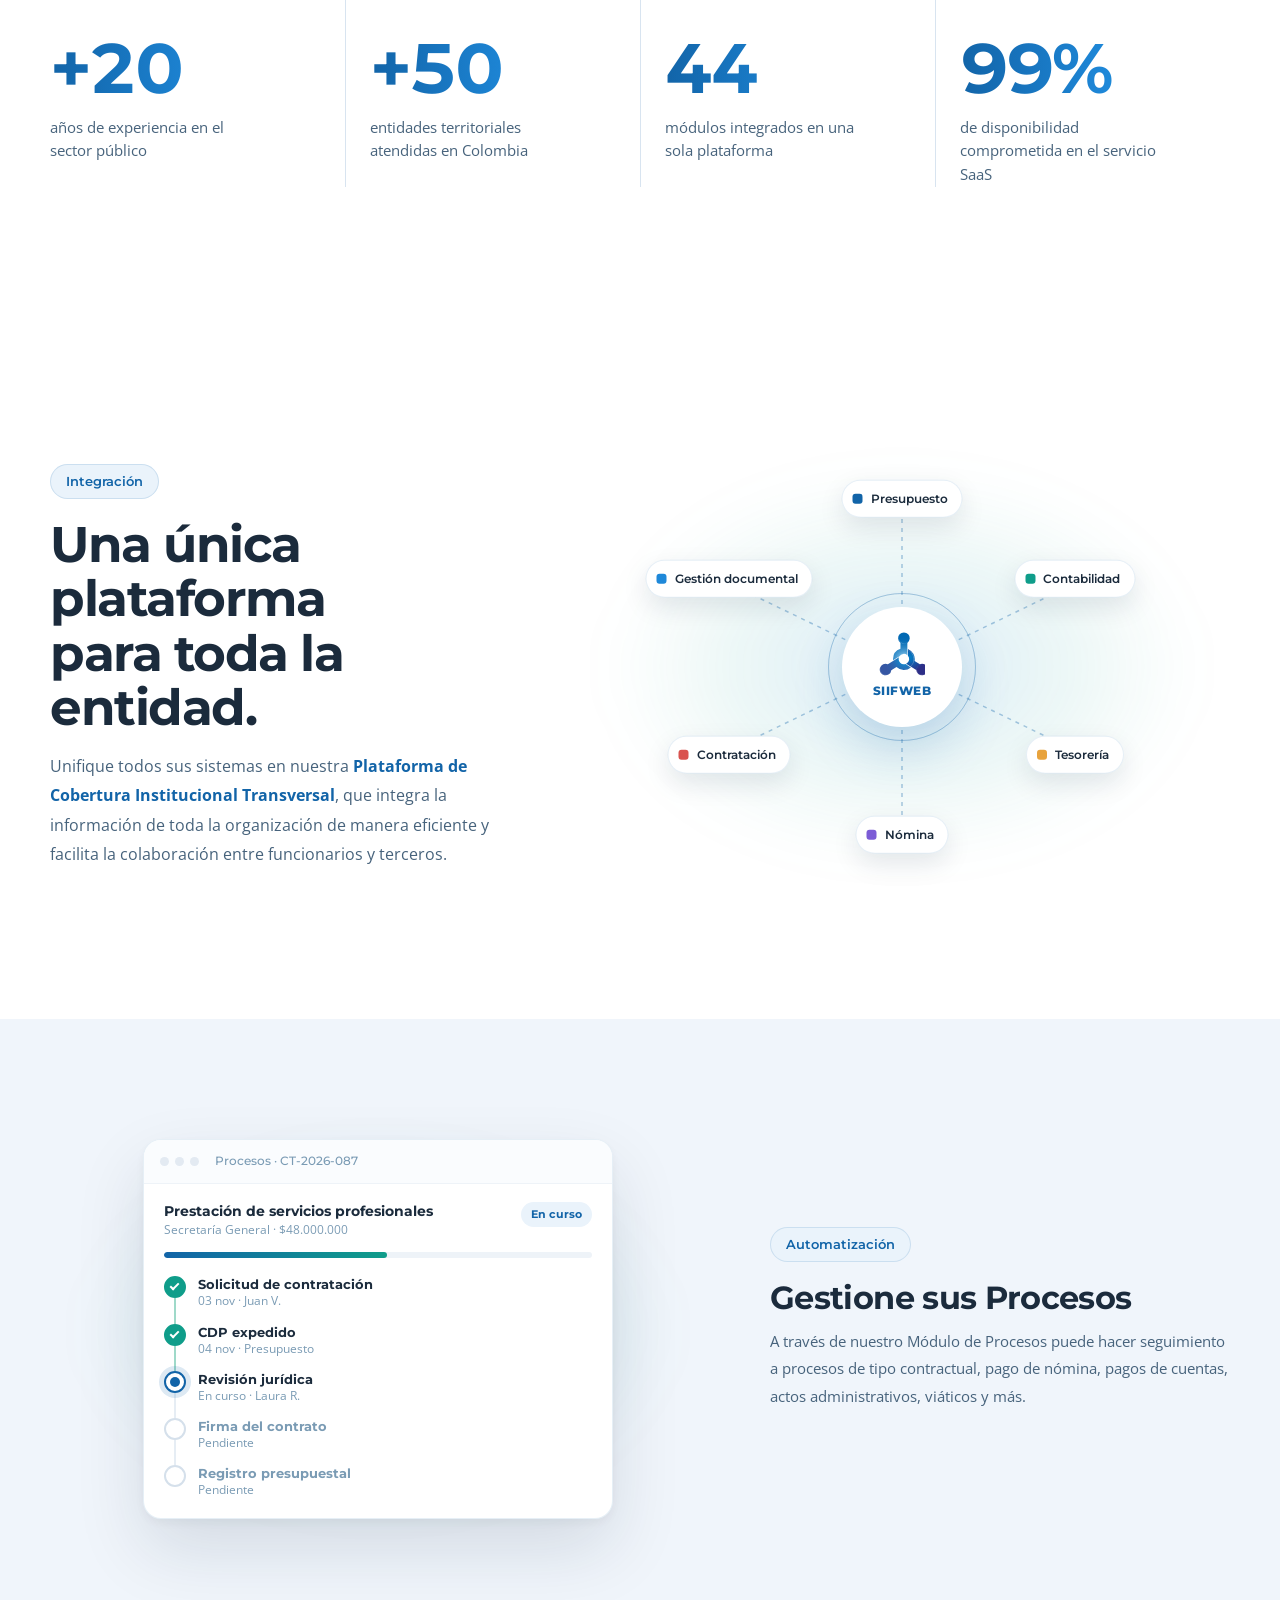
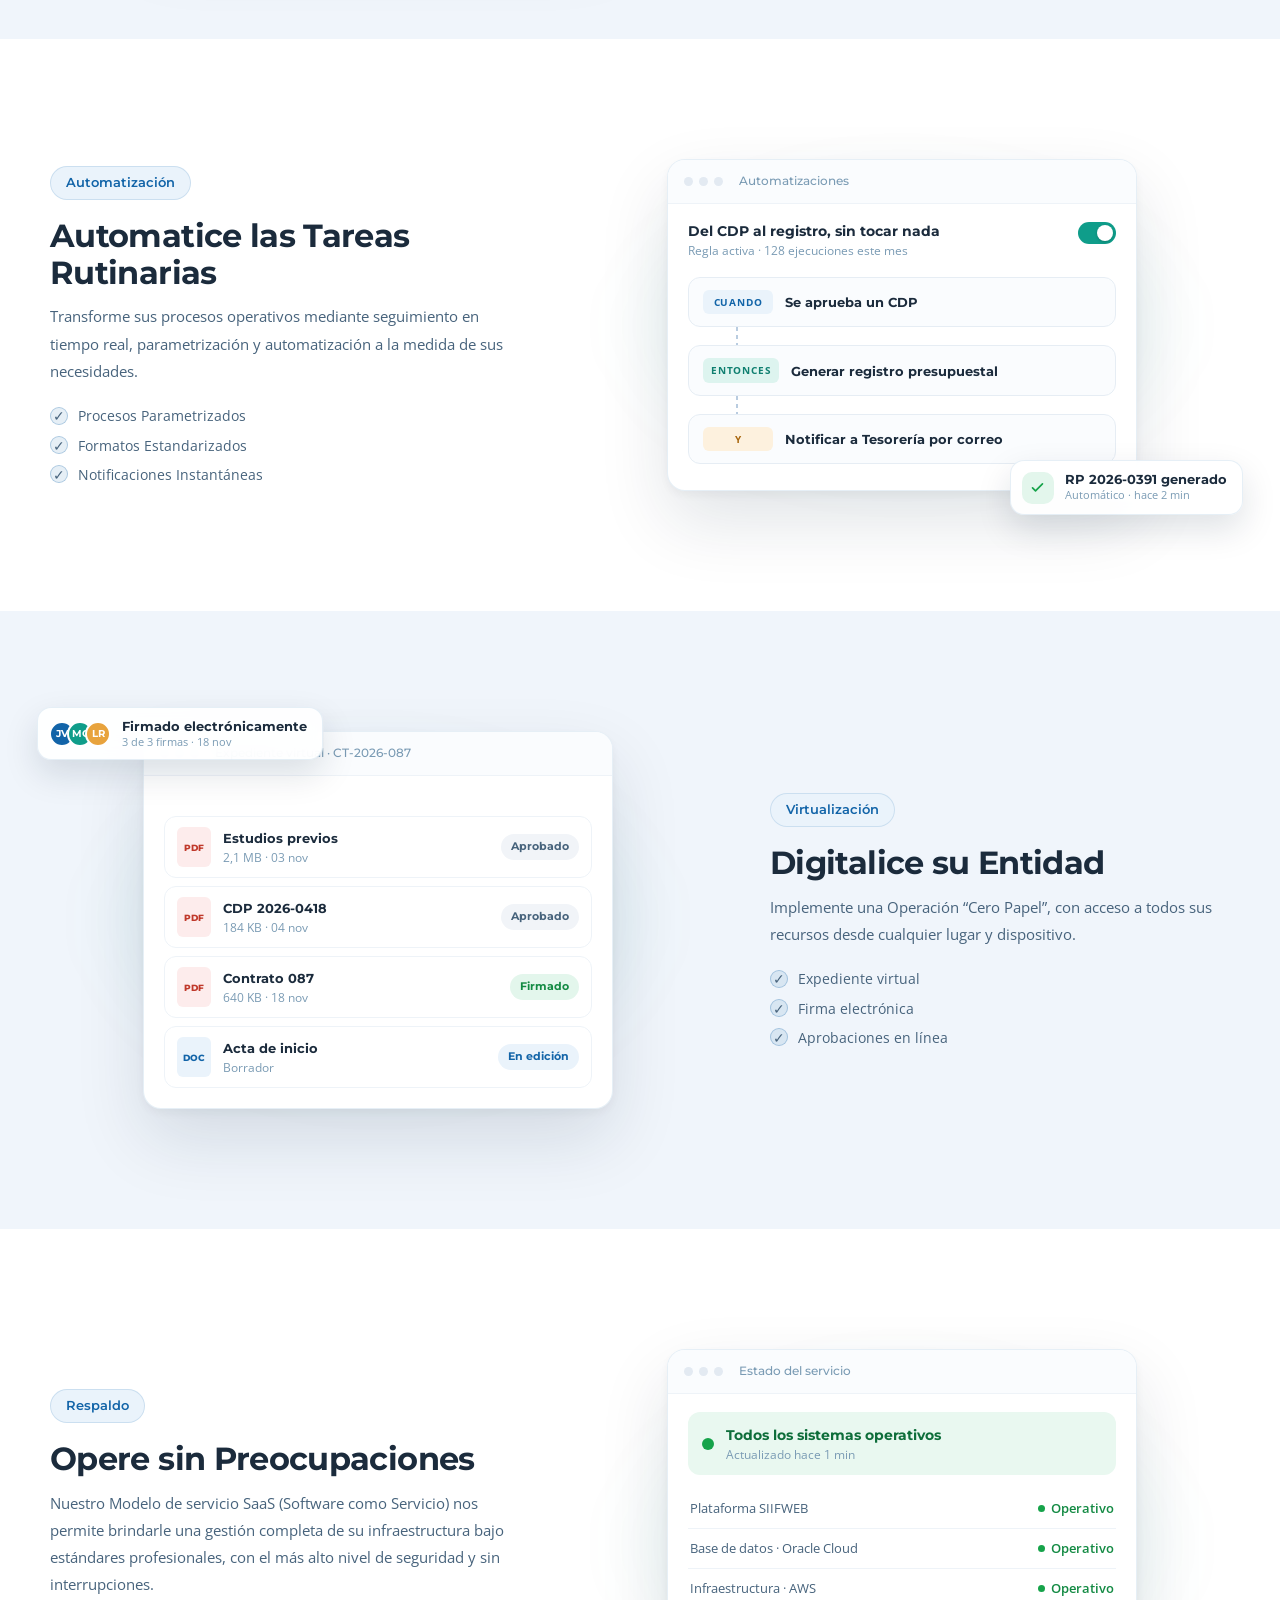
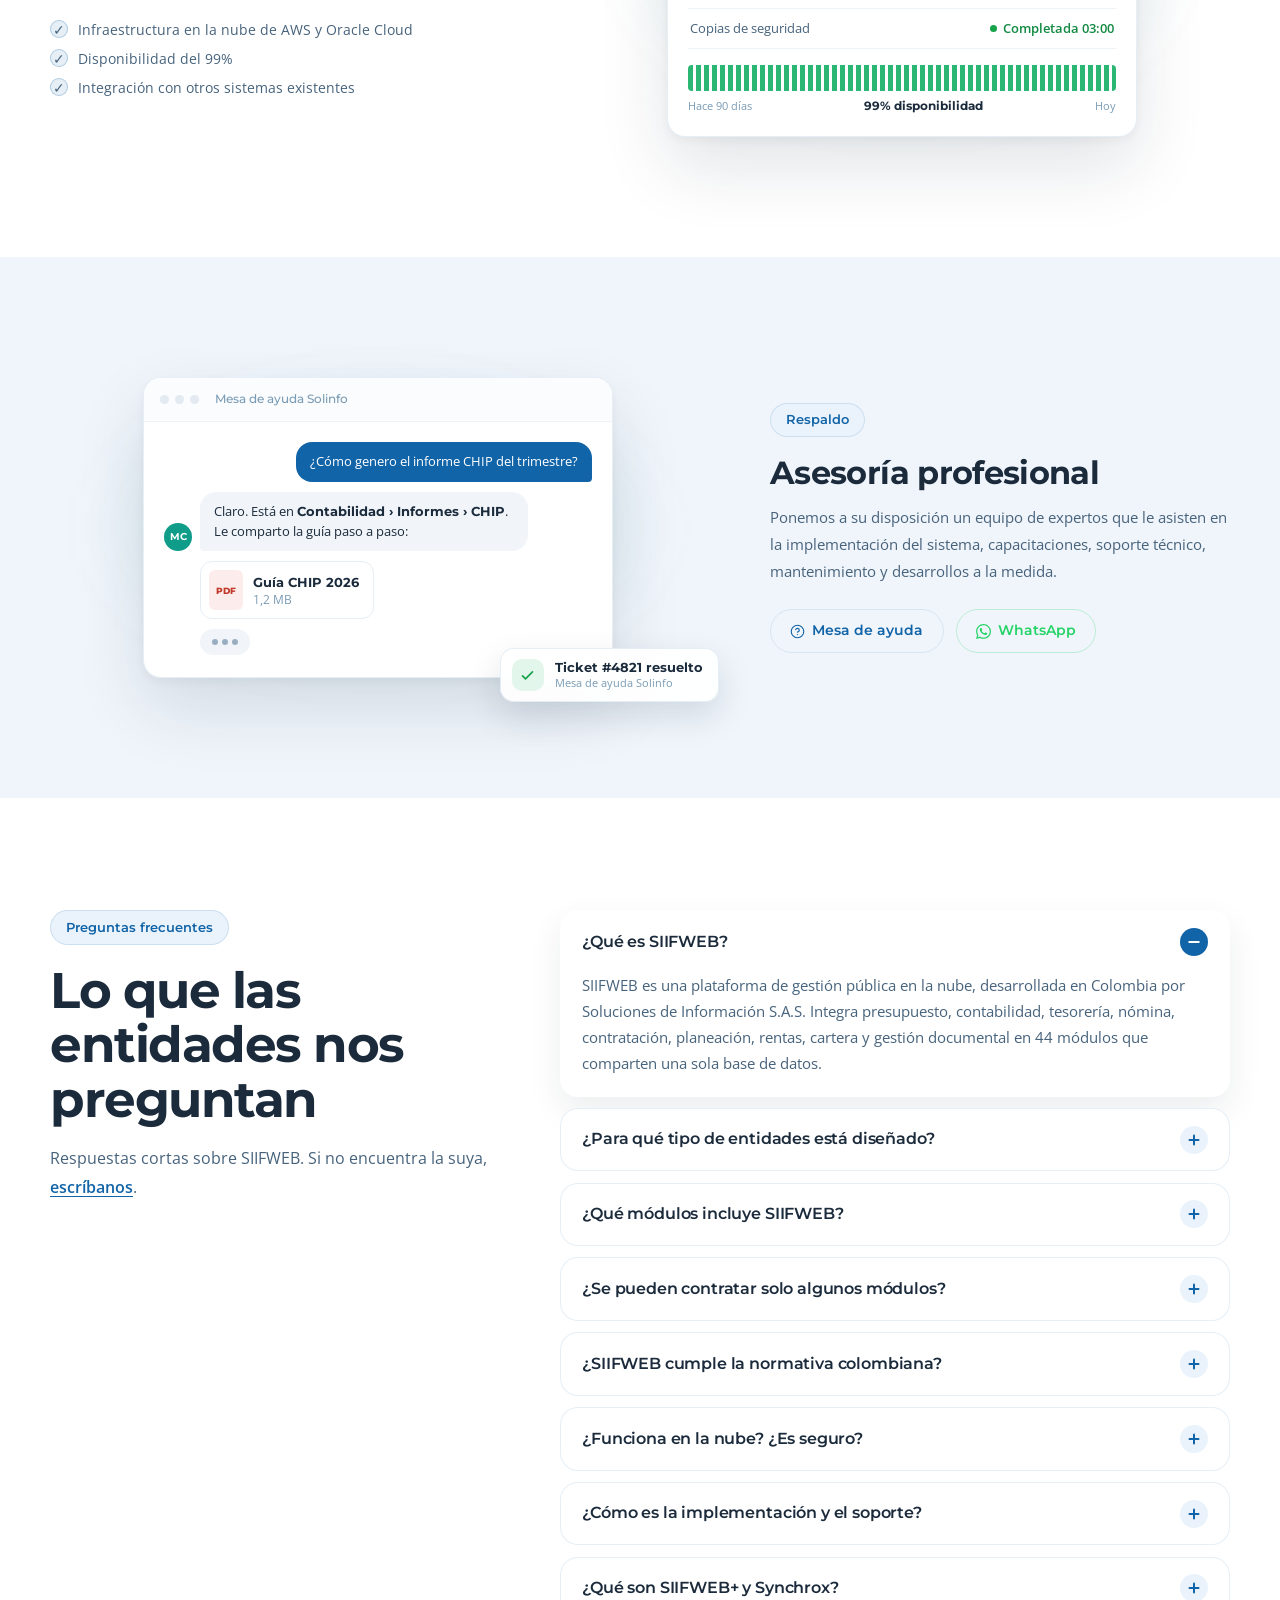
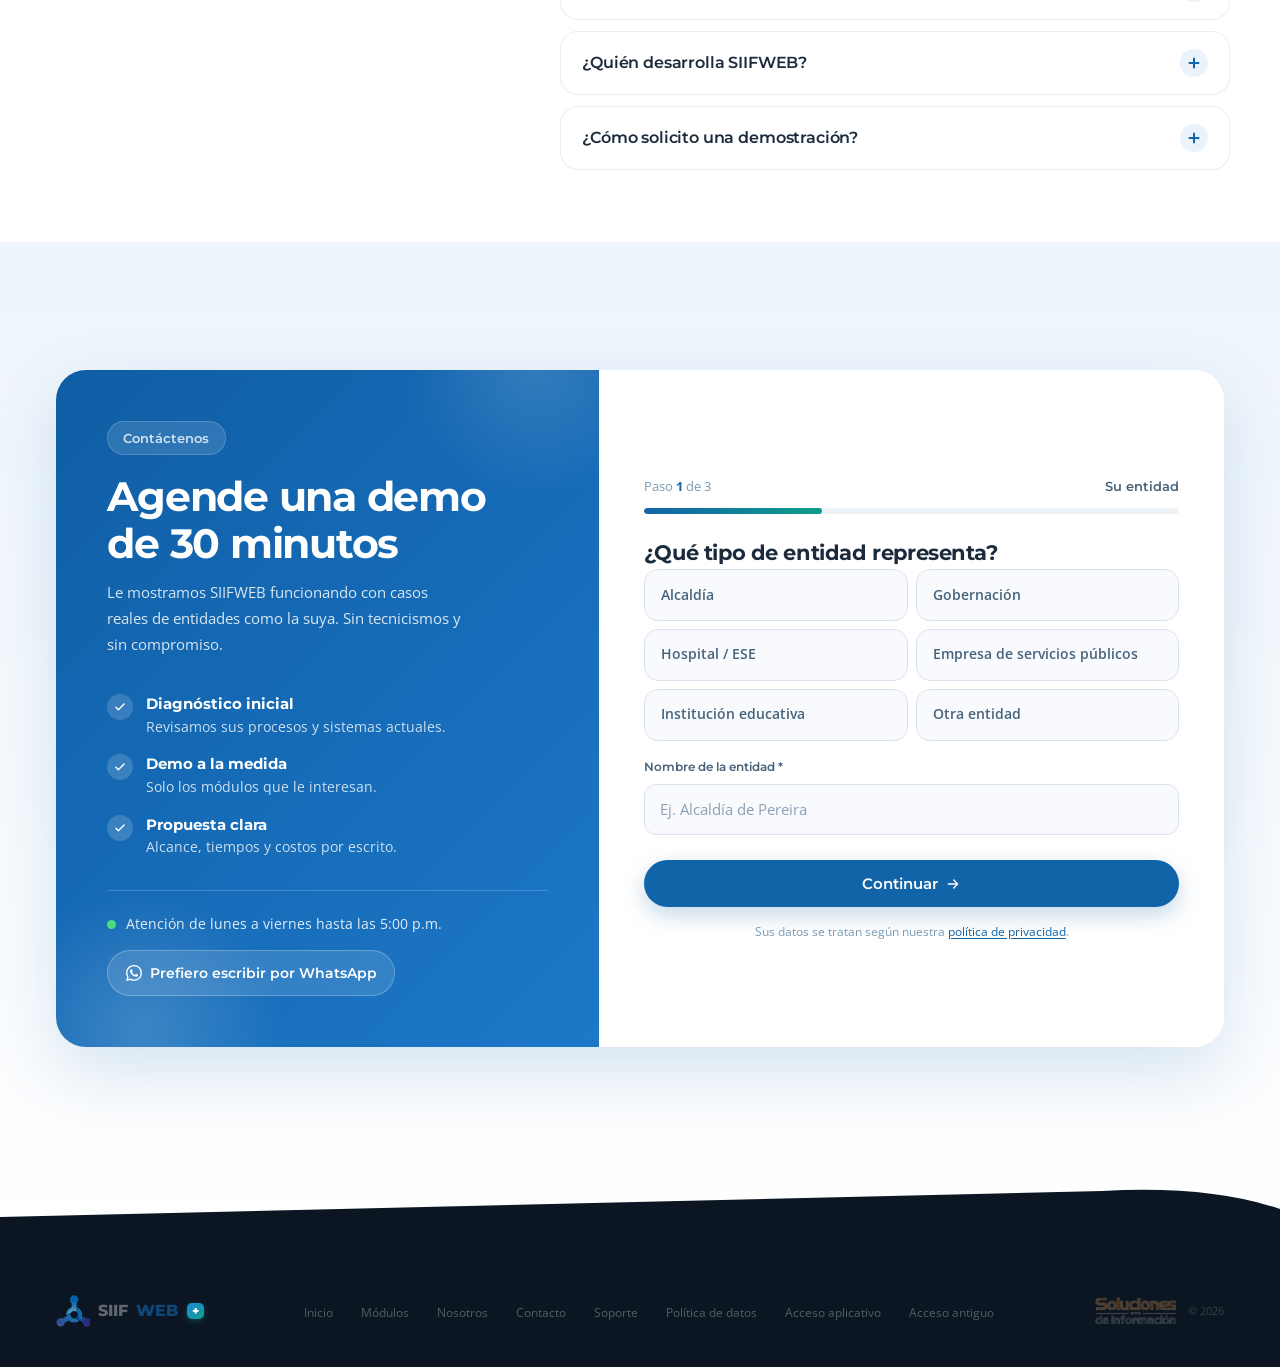
==== commit 201ce17c: "feat(seo-ia): listo para buscadores de IA - robots.txt: rastreadores de ChatGPT, Claude, Gemini, Per" ====
--- a/index.html
+++ b/index.html
@@ -10,7 +10,7 @@
   <meta property="og:type" content="website">
   <meta property="og:site_name" content="SIIFWEB">
   <meta property="og:locale" content="es_CO">
-  <meta property="og:title" content="SIIFWEB — La gestión pública, en una sola plataforma">
+  <meta property="og:title" content="SIIFWEB — Transformación digital para el sector público">
   <meta property="og:description" content="Presupuesto, contabilidad, tesorería, nómina y contratación conectados en la nube para entidades territoriales de Colombia. Más de 50 entidades confían en SIIFWEB.">
   <meta property="og:url" content="https://www.siifweb.com/">
   <meta property="og:image" content="https://www.siifweb.com/assets/og-siifweb.jpg">
@@ -125,6 +125,92 @@
         "publisher": {
           "@id": "https://www.siifweb.com/#org"
         }
+      },
+      {
+        "@type": "FAQPage",
+        "@id": "https://www.siifweb.com/#faq",
+        "mainEntity": [
+          {
+            "@type": "Question",
+            "name": "¿Qué es SIIFWEB?",
+            "acceptedAnswer": {
+              "@type": "Answer",
+              "text": "SIIFWEB es una plataforma de gestión pública en la nube, desarrollada en Colombia por Soluciones de Información S.A.S. Integra presupuesto, contabilidad, tesorería, nómina, contratación, planeación, rentas, cartera y gestión documental en 44 módulos que comparten una sola base de datos."
+            }
+          },
+          {
+            "@type": "Question",
+            "name": "¿Para qué tipo de entidades está diseñado?",
+            "acceptedAnswer": {
+              "@type": "Answer",
+              "text": "Para entidades territoriales y del sector público colombiano: alcaldías, gobernaciones, empresas sociales del Estado, empresas de servicios públicos, instituciones educativas y entidades descentralizadas. Más de 50 entidades lo han usado."
+            }
+          },
+          {
+            "@type": "Question",
+            "name": "¿Qué módulos incluye SIIFWEB?",
+            "acceptedAnswer": {
+              "@type": "Answer",
+              "text": "44 módulos en 9 subsistemas: Gestión financiera, Contratación, Recursos físicos, Recursos humanos, Oficina virtual, Planeación, Rentas municipales, Recuperación de cartera y Gestión documental. El catálogo completo está en la página de Módulos."
+            }
+          },
+          {
+            "@type": "Question",
+            "name": "¿Se pueden contratar solo algunos módulos?",
+            "acceptedAnswer": {
+              "@type": "Answer",
+              "text": "Sí. SIIFWEB es modular: la entidad activa solo los módulos que necesita y puede agregar otros cuando lo requiera, sin cambiar de plataforma."
+            }
+          },
+          {
+            "@type": "Question",
+            "name": "¿SIIFWEB cumple la normativa colombiana?",
+            "acceptedAnswer": {
+              "@type": "Answer",
+              "text": "Está diseñado para el marco normativo colombiano: Estatuto Orgánico del Presupuesto, reportes CHIP, SECOP II, información exógena para la DIAN y el Modelo Integrado de Planeación y Gestión (MIPG)."
+            }
+          },
+          {
+            "@type": "Question",
+            "name": "¿Funciona en la nube? ¿Es seguro?",
+            "acceptedAnswer": {
+              "@type": "Answer",
+              "text": "Sí. SIIFWEB opera como servicio (SaaS) sobre la nube de AWS y Oracle Cloud, con 99 % de disponibilidad comprometida. La seguridad de la información se gestiona bajo el estándar ISO/IEC 27001, y la entidad no necesita servidores propios."
+            }
+          },
+          {
+            "@type": "Question",
+            "name": "¿Cómo es la implementación y el soporte?",
+            "acceptedAnswer": {
+              "@type": "Answer",
+              "text": "El equipo de Solinfo acompaña la implementación, la configuración, la migración de datos y la capacitación de los funcionarios. Después, los clientes cuentan con mesa de ayuda en soporte.solinfo.com.co, mantenimiento y desarrollos a la medida."
+            }
+          },
+          {
+            "@type": "Question",
+            "name": "¿Qué son SIIFWEB+ y Synchrox?",
+            "acceptedAnswer": {
+              "@type": "Answer",
+              "text": "SIIFWEB+ es la versión actualizada de la plataforma, a la que acceden las entidades desde el directorio de Acceso aplicativo. Synchrox es la herramienta de gestión y automatización de procesos y flujos de trabajo que se integra con SIIFWEB."
+            }
+          },
+          {
+            "@type": "Question",
+            "name": "¿Quién desarrolla SIIFWEB?",
+            "acceptedAnswer": {
+              "@type": "Answer",
+              "text": "Soluciones de Información S.A.S. (Solinfo), empresa colombiana con más de 20 años dedicada al sector público, con sedes en Pereira, Bogotá y Barranquilla."
+            }
+          },
+          {
+            "@type": "Question",
+            "name": "¿Cómo solicito una demostración?",
+            "acceptedAnswer": {
+              "@type": "Answer",
+              "text": "Con el formulario de esta página, en tres pasos, o escribiendo por WhatsApp. El equipo coordina una demo de unos 30 minutos con los módulos que le interesan a su entidad."
+            }
+          }
+        ]
       }
     ]
   }
@@ -193,9 +279,9 @@
   <div class="hero-bg" aria-hidden="true"><span class="blob b1"></span><span class="blob b2"></span><span class="blob b3"></span></div>
   <div class="hero-inner">
     <div class="hero-text">
-      <span class="hero-eyebrow"><span class="dot"></span>Plataforma de Gesti&oacute;n Estatal</span>
-      <h1>La gesti&oacute;n p&uacute;blica, <span class="grad">en una sola plataforma</span></h1>
-      <p class="hero-sub">Presupuesto, contabilidad, tesorer&iacute;a, n&oacute;mina y contrataci&oacute;n conectados en la nube. M&aacute;s de 50 entidades territoriales han confiado en <strong>SIIFWEB</strong>.</p>
+      <span class="hero-eyebrow"><span class="dot"></span>Software de gesti&oacute;n p&uacute;blica en la nube</span>
+      <h1>Transformaci&oacute;n digital <span class="grad">para el sector p&uacute;blico</span></h1>
+      <p class="hero-sub">La Plataforma de Gesti&oacute;n Estatal <strong>SIIFWEB</strong> ofrece una soluci&oacute;n integral de impacto transversal, para una gesti&oacute;n virtualizada, eficiente y segura.</p>
       <div class="hero-acts">
         <a href="#contacto" class="hbtn hbtn-primary">Solicitar una demo</a>
         <a href="./modulos.html" class="hbtn hbtn-ghost">Ver m&oacute;dulos <svg width="14" height="14" viewBox="0 0 24 24" fill="none" aria-hidden="true"><path d="M5 12h14M13 6l6 6-6 6" stroke="currentColor" stroke-width="2" stroke-linecap="round" stroke-linejoin="round"/></svg></a>
@@ -430,6 +516,58 @@
 </div></div>
   </div>
 </div>
+
+<section class="s-faq" id="preguntas" aria-labelledby="faq-title">
+  <div class="wrap faq-wrap">
+    <div class="faq-hd">
+      <span class="tag tag-blue sr">Preguntas frecuentes</span>
+      <h2 class="sec-title sr d1" id="faq-title" style="color:var(--ink)">Lo que las entidades nos preguntan</h2>
+      <p class="sec-body sr d2">Respuestas cortas sobre SIIFWEB. Si no encuentra la suya, <a href="#contacto">escr&iacute;banos</a>.</p>
+    </div>
+    <div class="faq-list sr d1">
+        <details class="faq-item" open>
+          <summary><span>¿Qué es SIIFWEB?</span><i aria-hidden="true"></i></summary>
+          <p>SIIFWEB es una plataforma de gestión pública en la nube, desarrollada en Colombia por Soluciones de Información S.A.S. Integra presupuesto, contabilidad, tesorería, nómina, contratación, planeación, rentas, cartera y gestión documental en 44 módulos que comparten una sola base de datos.</p>
+        </details>
+        <details class="faq-item">
+          <summary><span>¿Para qué tipo de entidades está diseñado?</span><i aria-hidden="true"></i></summary>
+          <p>Para entidades territoriales y del sector público colombiano: alcaldías, gobernaciones, empresas sociales del Estado, empresas de servicios públicos, instituciones educativas y entidades descentralizadas. Más de 50 entidades lo han usado.</p>
+        </details>
+        <details class="faq-item">
+          <summary><span>¿Qué módulos incluye SIIFWEB?</span><i aria-hidden="true"></i></summary>
+          <p>44 módulos en 9 subsistemas: Gestión financiera, Contratación, Recursos físicos, Recursos humanos, Oficina virtual, Planeación, Rentas municipales, Recuperación de cartera y Gestión documental. El catálogo completo está en la página de Módulos.</p>
+        </details>
+        <details class="faq-item">
+          <summary><span>¿Se pueden contratar solo algunos módulos?</span><i aria-hidden="true"></i></summary>
+          <p>Sí. SIIFWEB es modular: la entidad activa solo los módulos que necesita y puede agregar otros cuando lo requiera, sin cambiar de plataforma.</p>
+        </details>
+        <details class="faq-item">
+          <summary><span>¿SIIFWEB cumple la normativa colombiana?</span><i aria-hidden="true"></i></summary>
+          <p>Está diseñado para el marco normativo colombiano: Estatuto Orgánico del Presupuesto, reportes CHIP, SECOP II, información exógena para la DIAN y el Modelo Integrado de Planeación y Gestión (MIPG).</p>
+        </details>
+        <details class="faq-item">
+          <summary><span>¿Funciona en la nube? ¿Es seguro?</span><i aria-hidden="true"></i></summary>
+          <p>Sí. SIIFWEB opera como servicio (SaaS) sobre la nube de AWS y Oracle Cloud, con 99 % de disponibilidad comprometida. La seguridad de la información se gestiona bajo el estándar ISO/IEC 27001, y la entidad no necesita servidores propios.</p>
+        </details>
+        <details class="faq-item">
+          <summary><span>¿Cómo es la implementación y el soporte?</span><i aria-hidden="true"></i></summary>
+          <p>El equipo de Solinfo acompaña la implementación, la configuración, la migración de datos y la capacitación de los funcionarios. Después, los clientes cuentan con mesa de ayuda en soporte.solinfo.com.co, mantenimiento y desarrollos a la medida.</p>
+        </details>
+        <details class="faq-item">
+          <summary><span>¿Qué son SIIFWEB+ y Synchrox?</span><i aria-hidden="true"></i></summary>
+          <p>SIIFWEB+ es la versión actualizada de la plataforma, a la que acceden las entidades desde el directorio de Acceso aplicativo. Synchrox es la herramienta de gestión y automatización de procesos y flujos de trabajo que se integra con SIIFWEB.</p>
+        </details>
+        <details class="faq-item">
+          <summary><span>¿Quién desarrolla SIIFWEB?</span><i aria-hidden="true"></i></summary>
+          <p>Soluciones de Información S.A.S. (Solinfo), empresa colombiana con más de 20 años dedicada al sector público, con sedes en Pereira, Bogotá y Barranquilla.</p>
+        </details>
+        <details class="faq-item">
+          <summary><span>¿Cómo solicito una demostración?</span><i aria-hidden="true"></i></summary>
+          <p>Con el formulario de esta página, en tres pasos, o escribiendo por WhatsApp. El equipo coordina una demo de unos 30 minutos con los módulos que le interesan a su entidad.</p>
+        </details>
+    </div>
+  </div>
+</section>
 
 <section class="s-cta" id="contacto">
   <div class="cta-shell sr">
--- a/css/index.css
+++ b/css/index.css
@@ -535,3 +535,23 @@
 
 /* Al saltar a #contacto (menú "Solicitar demo" o ficha de módulo) la tarjeta queda a la vista */
 #contacto { scroll-margin-top: calc(84px - clamp(5rem, 10vw, 8.5rem)) }
+
+/* ── Preguntas frecuentes ── */
+.s-faq { background: var(--white); padding: clamp(4.5rem,9vw,7rem) var(--page-pad) clamp(3rem,6vw,4.5rem) }
+.faq-wrap { display: grid; grid-template-columns: minmax(0, .8fr) minmax(0, 1.2fr); gap: clamp(2rem, 5vw, 4.5rem); align-items: start }
+.faq-hd { position: sticky; top: 96px }
+.faq-hd a { color: var(--blue); font-weight: 600; text-decoration: underline; text-underline-offset: 3px }
+.faq-list { display: flex; flex-direction: column; gap: .7rem }
+.faq-item { background: #fff; border: 1px solid rgba(18,100,168,.10); border-radius: 18px; transition: box-shadow .3s var(--ease), border-color .3s }
+.faq-item[open] { border-color: transparent; box-shadow: 0 14px 34px rgba(11,33,56,.08) }
+.faq-item summary { list-style: none; cursor: pointer; display: flex; align-items: center; justify-content: space-between; gap: 1rem; padding: 1.05rem 1.3rem; font-family: 'Montserrat', sans-serif; font-size: 1rem; font-weight: 600; color: var(--ink); letter-spacing: -.01em }
+.faq-item summary::-webkit-details-marker { display: none }
+.faq-item summary:focus-visible { outline: none; box-shadow: 0 0 0 3px rgba(18,100,168,.25); border-radius: 18px }
+.faq-item summary i { flex-shrink: 0; width: 28px; height: 28px; border-radius: 50%; background: var(--blue-soft); position: relative; transition: background .25s, transform .3s var(--ease) }
+.faq-item summary i::before, .faq-item summary i::after { content: ''; position: absolute; left: 50%; top: 50%; width: 11px; height: 2px; border-radius: 2px; background: var(--blue); transform: translate(-50%, -50%) }
+.faq-item summary i::after { transform: translate(-50%, -50%) rotate(90deg); transition: transform .3s var(--ease) }
+.faq-item[open] summary i { background: var(--blue) }
+.faq-item[open] summary i::before, .faq-item[open] summary i::after { background: #fff }
+.faq-item[open] summary i::after { transform: translate(-50%, -50%) rotate(0deg) }
+.faq-item p { padding: 0 1.3rem 1.2rem; font-size: .95rem; line-height: 1.7; color: var(--ink-mid) }
+@media (max-width: 860px) { .faq-wrap { grid-template-columns: minmax(0, 1fr) } .faq-hd { position: static } }
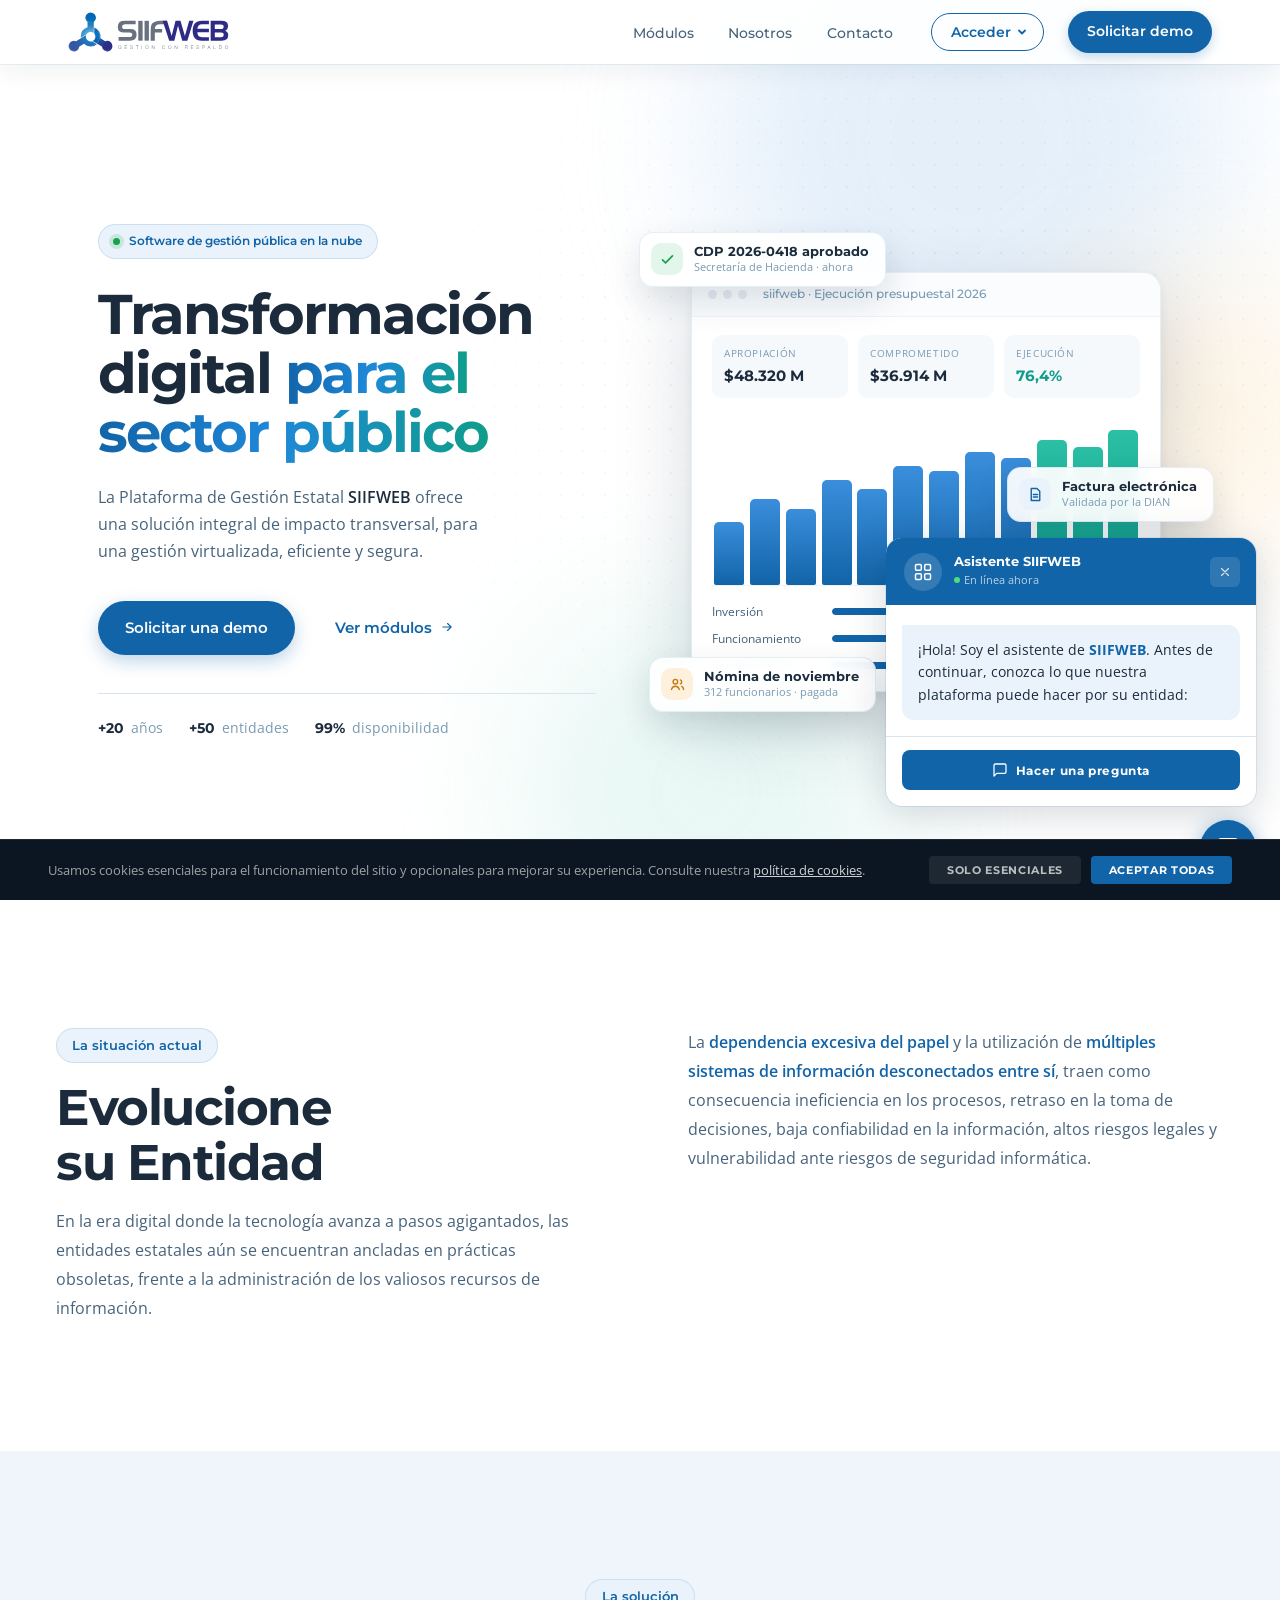
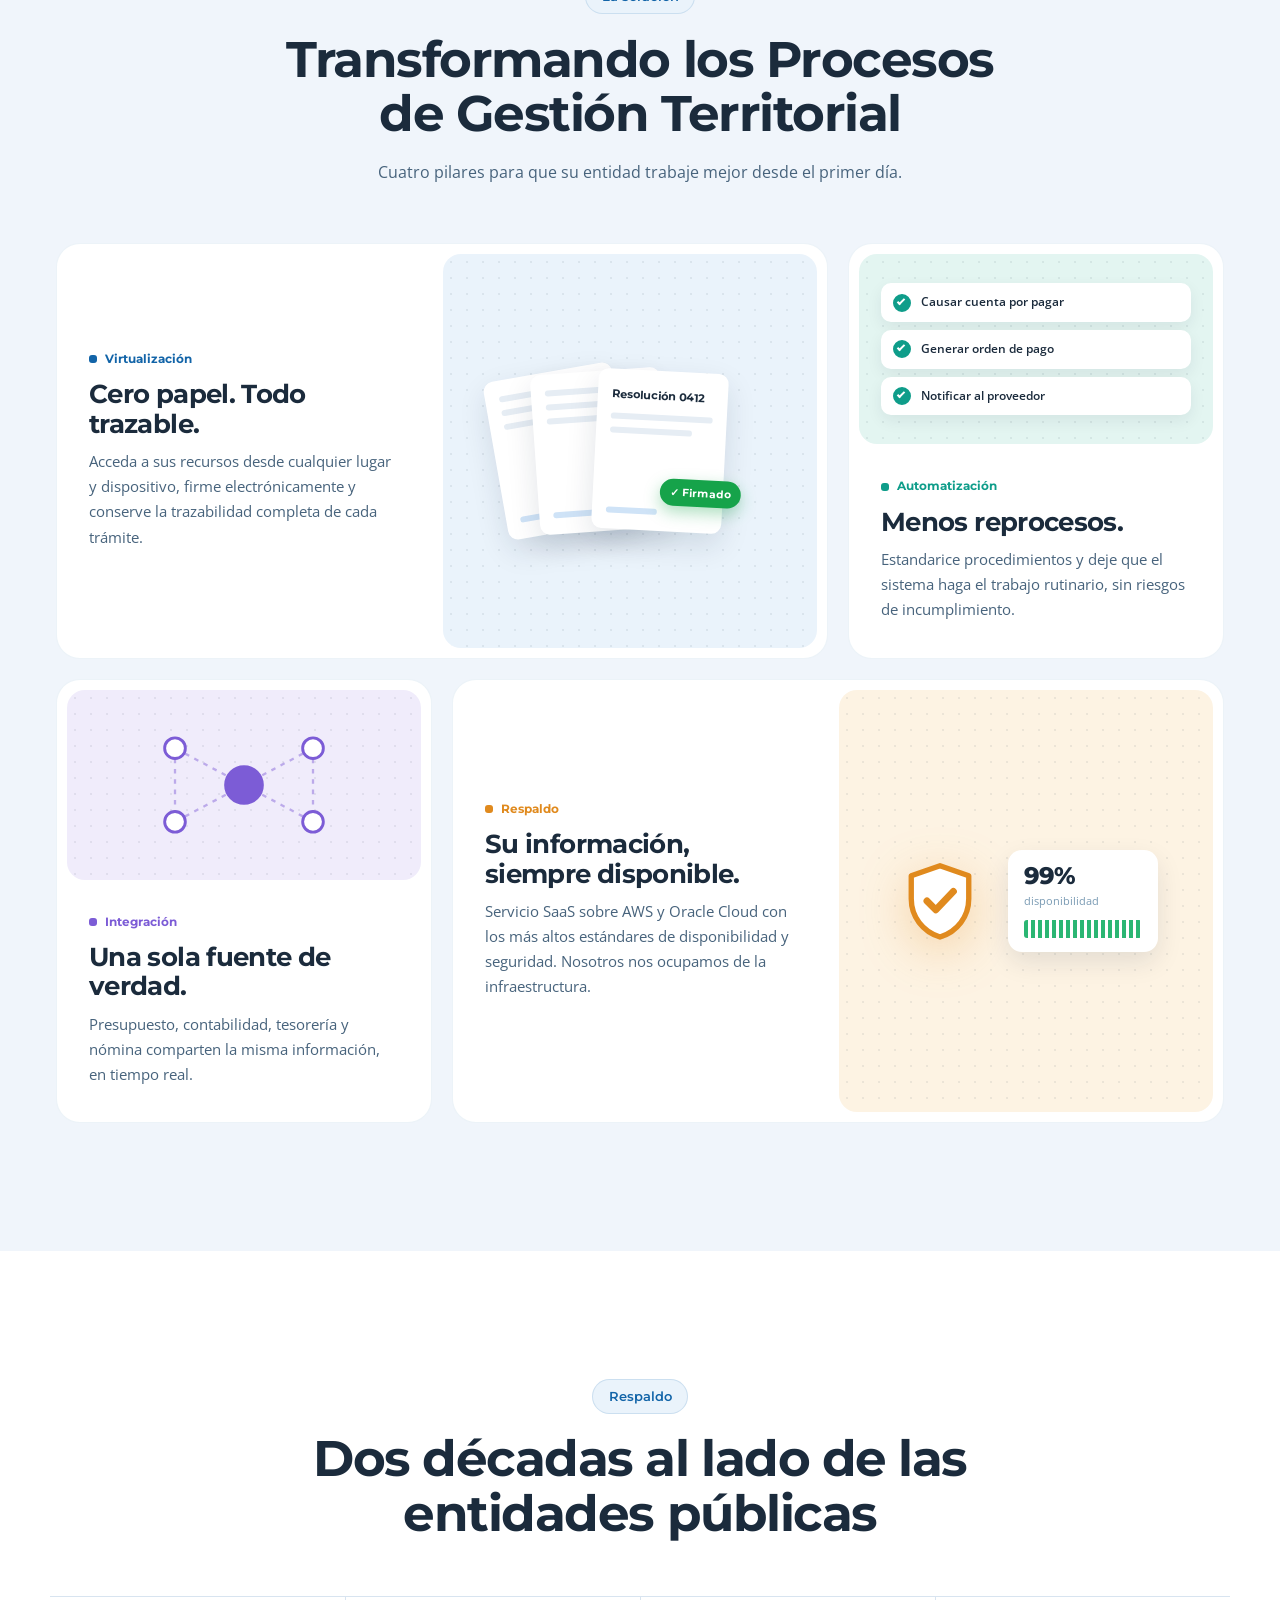
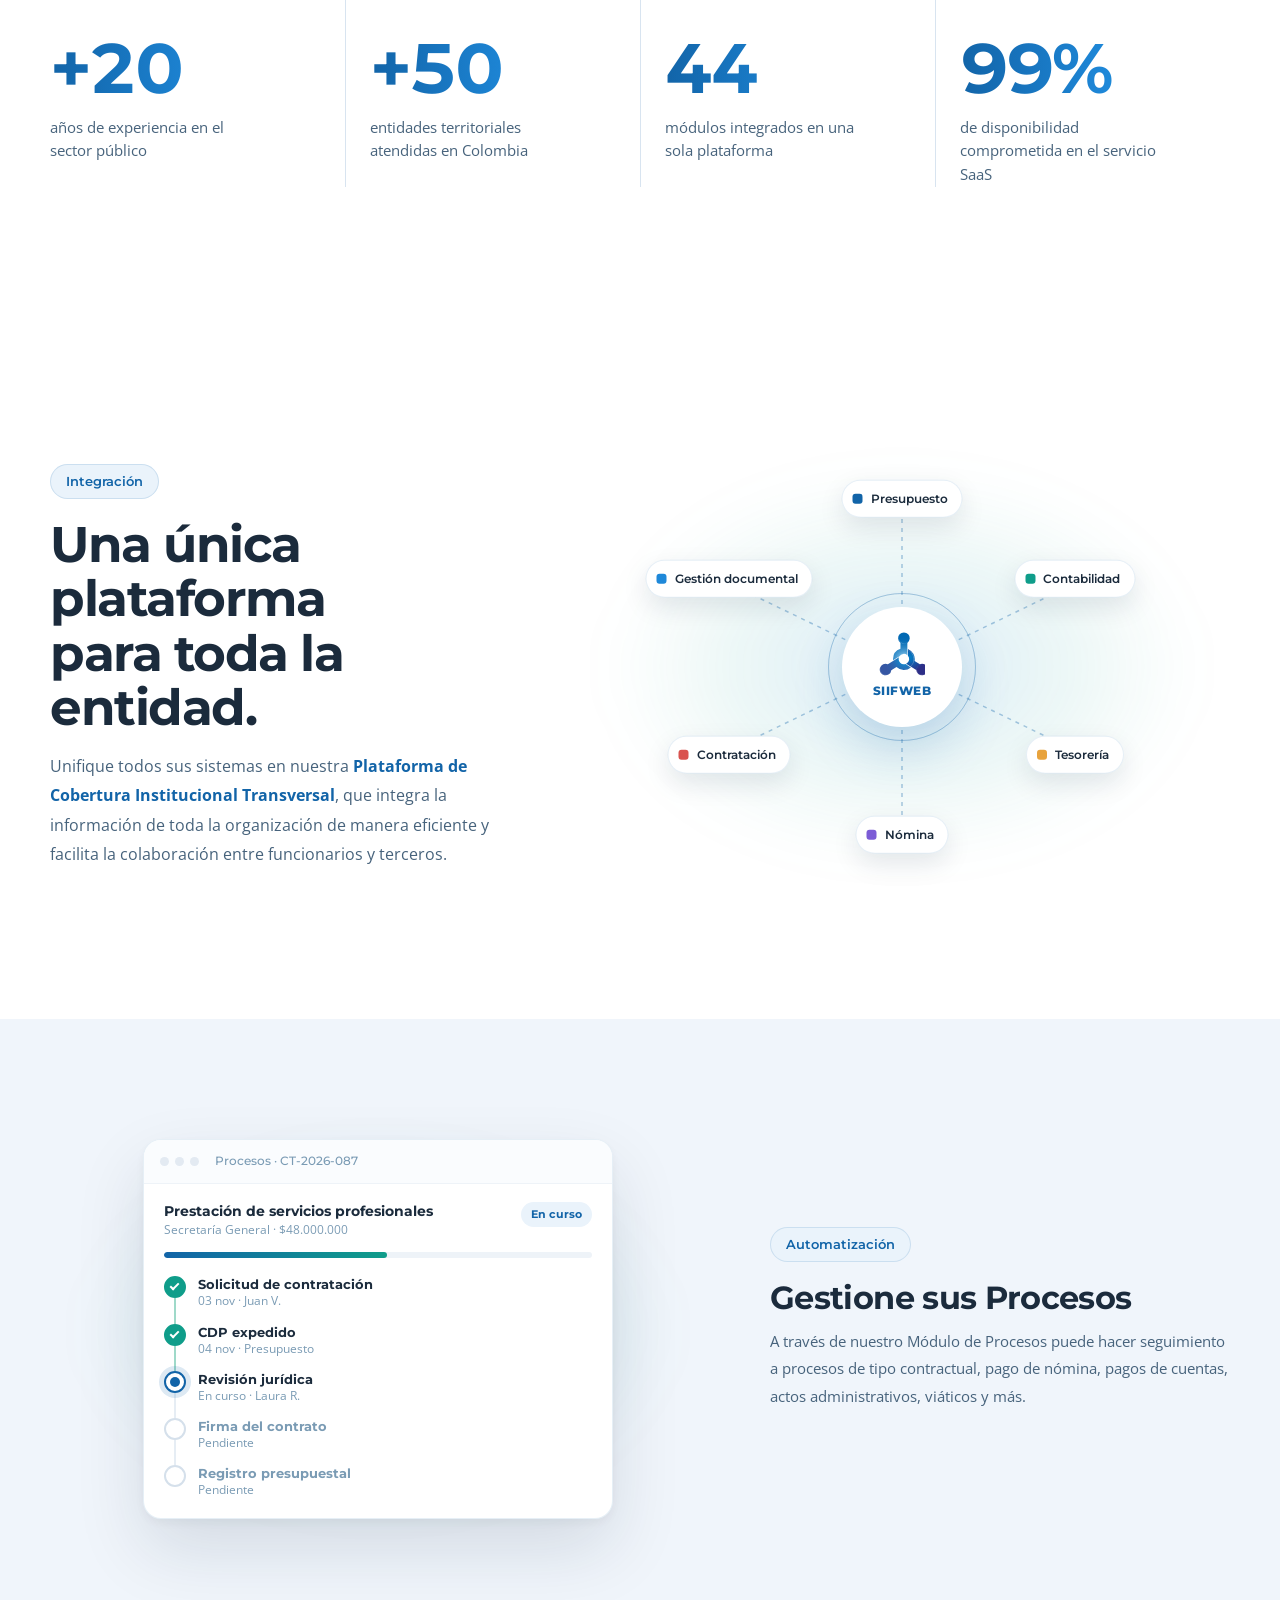
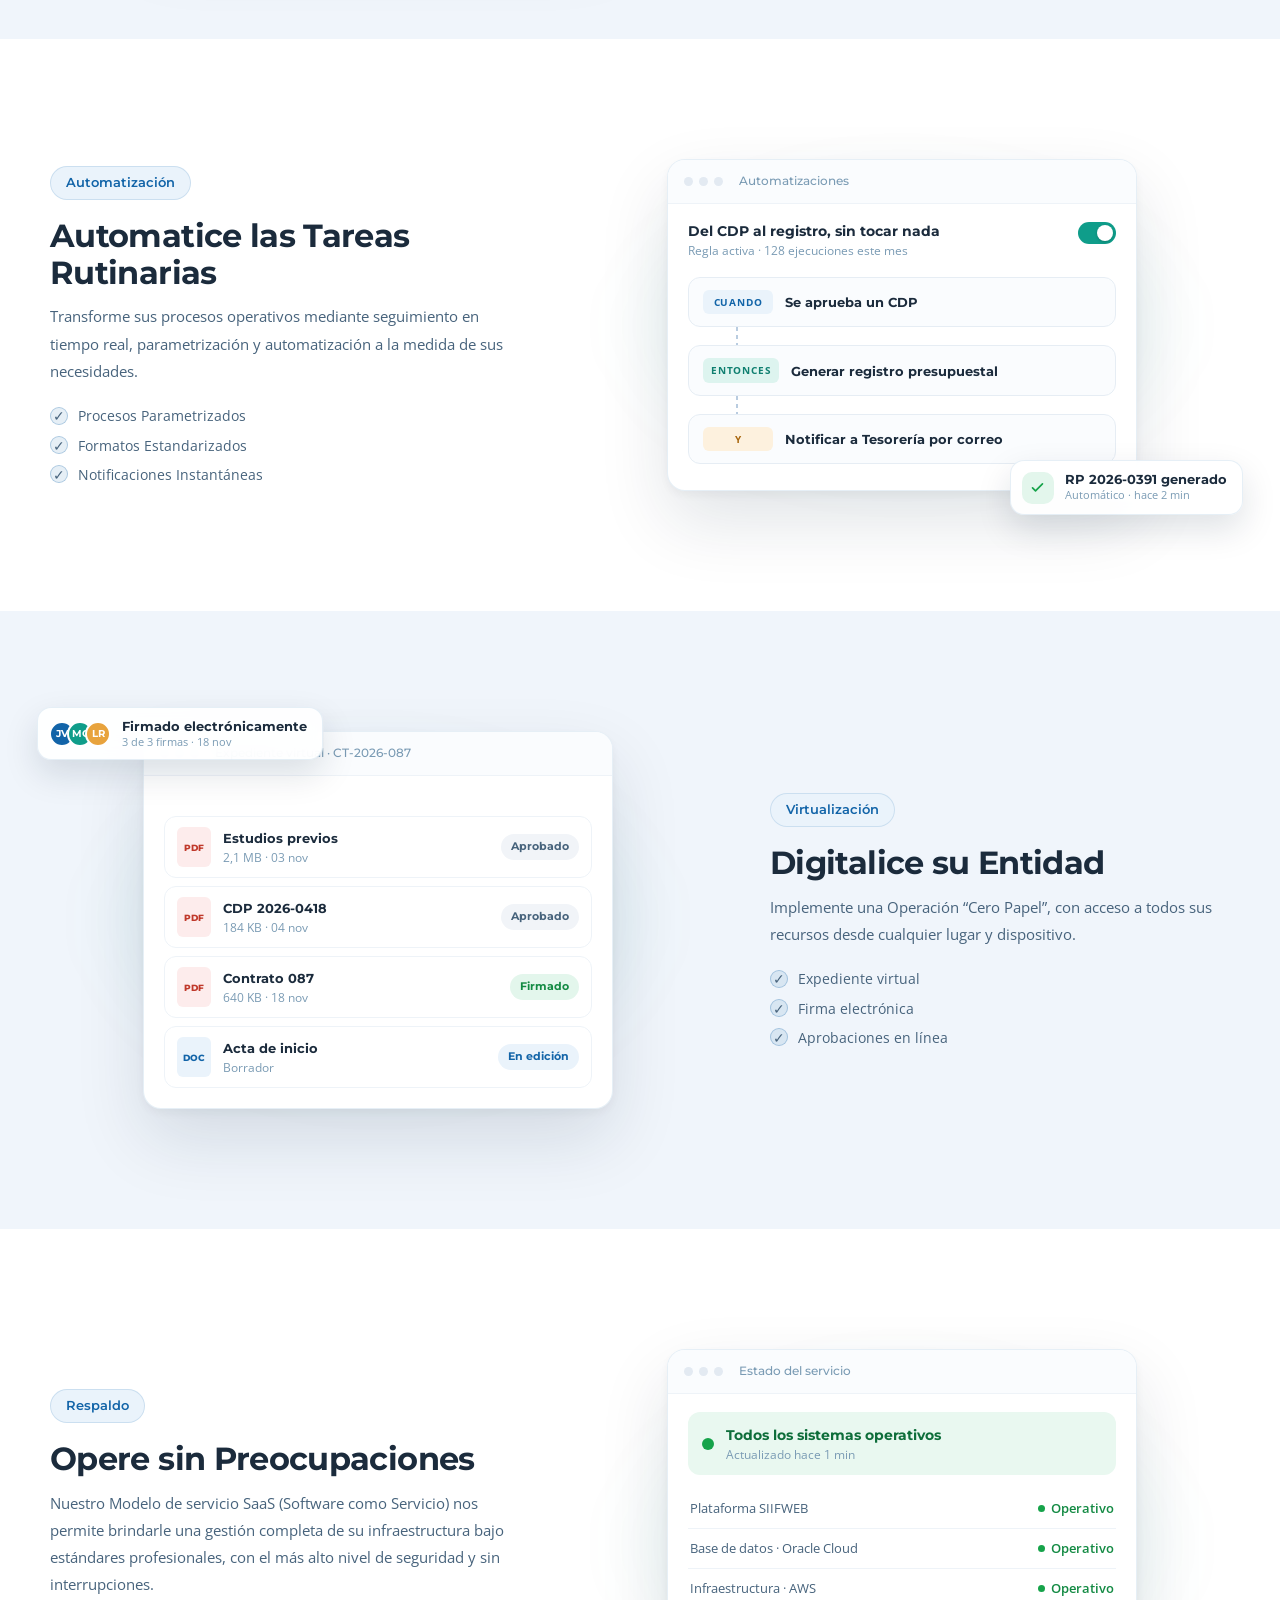
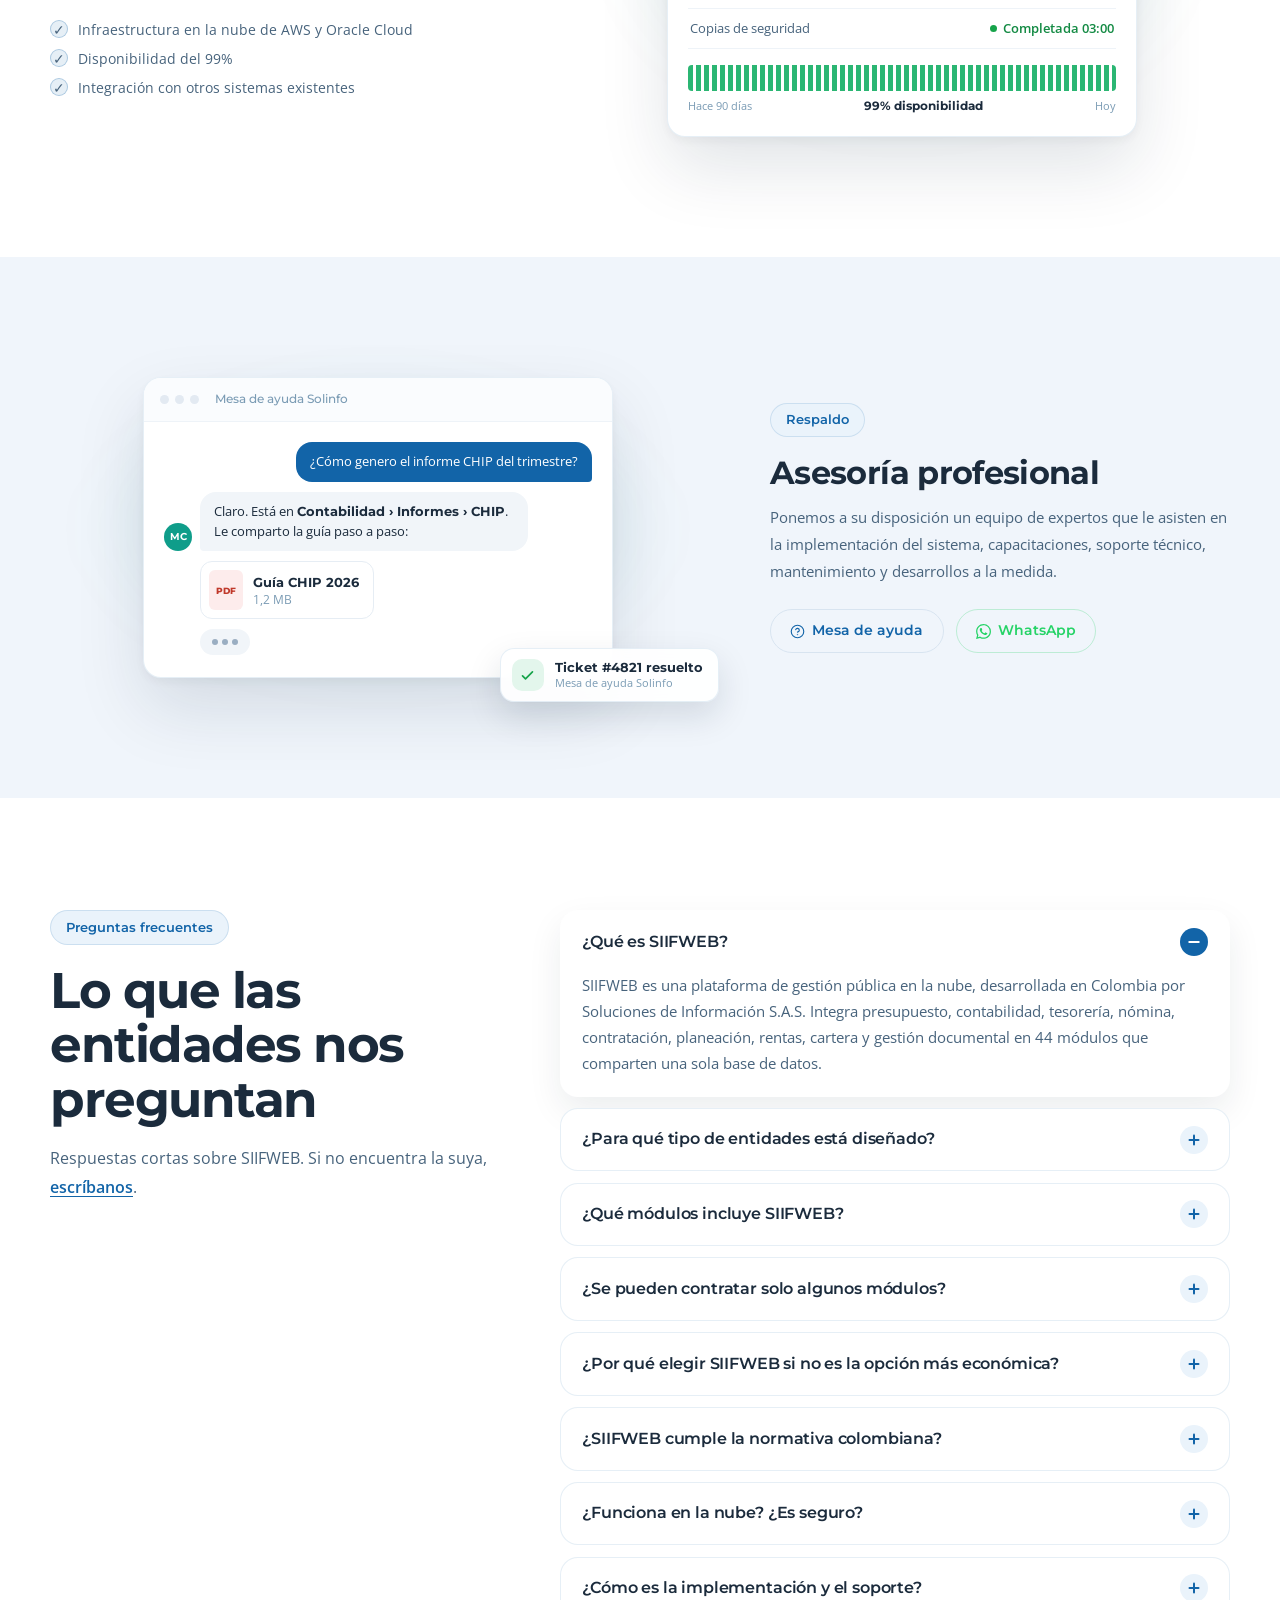
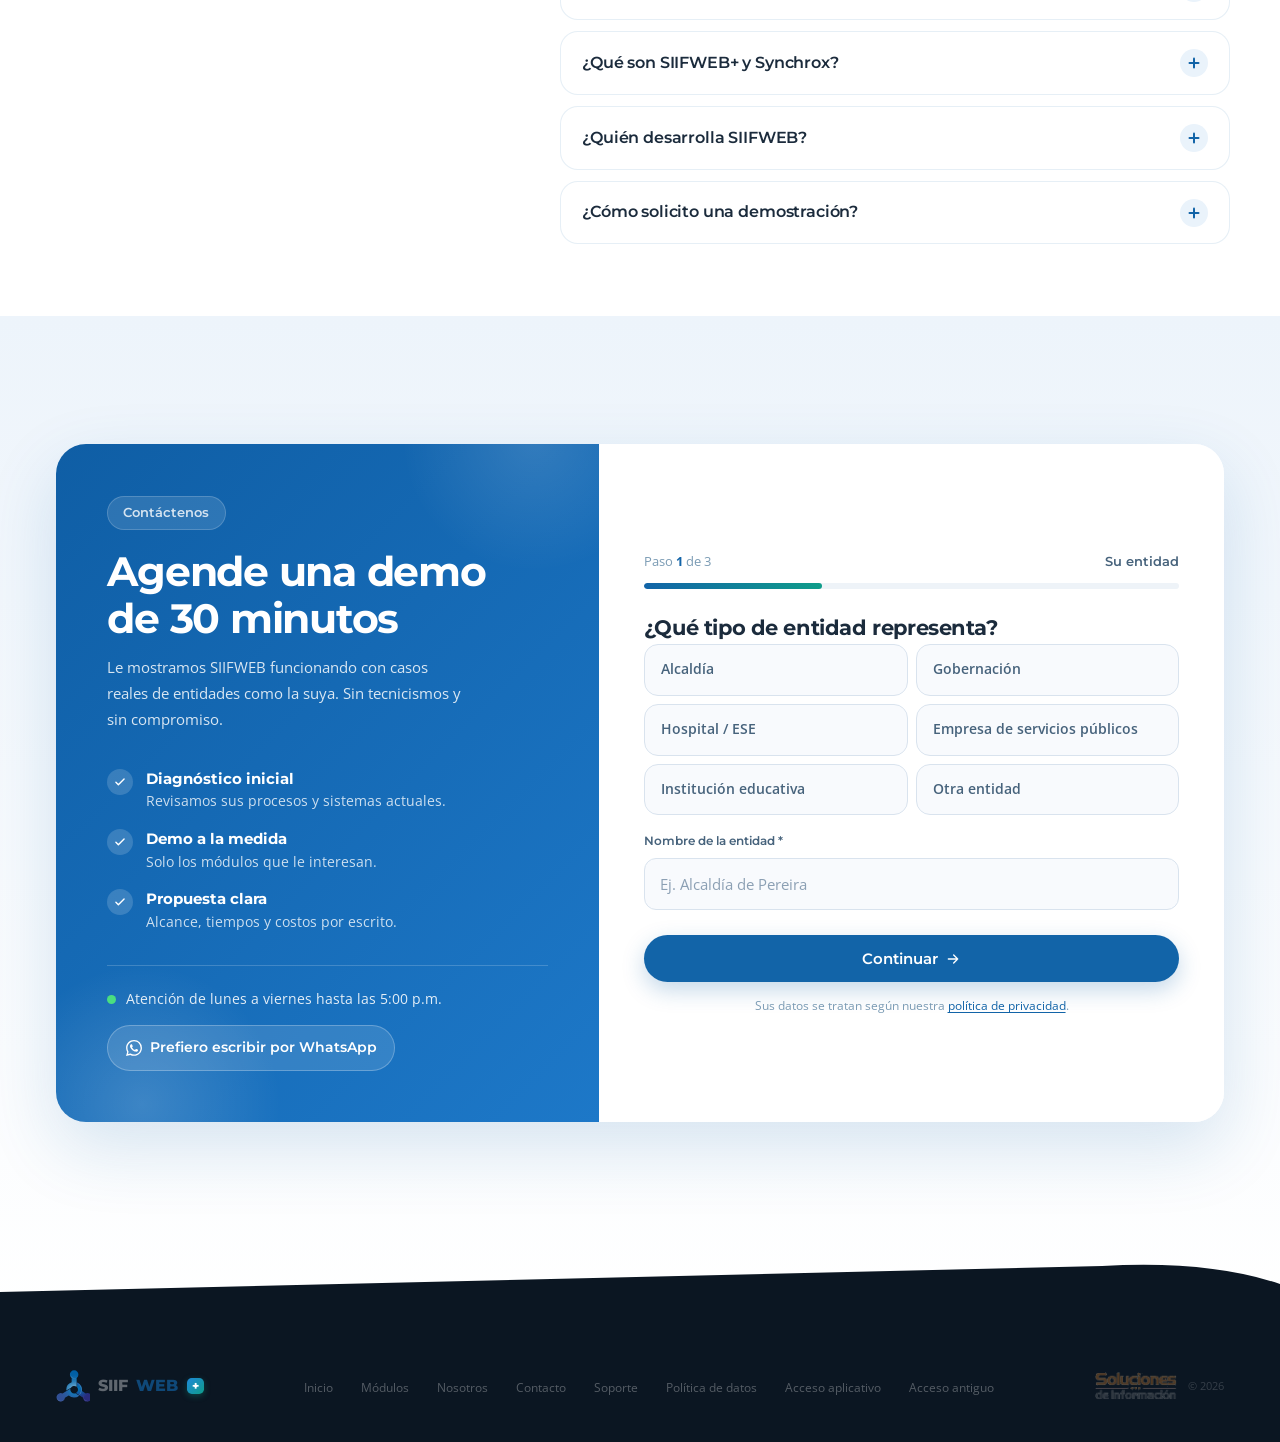
==== commit 3cc33df6: "feat(seo-ia): posicionamiento de valor para asistentes de IA - llms.txt: por qué elegir SIIFWEB (gam" ====
--- a/index.html
+++ b/index.html
@@ -164,6 +164,14 @@
           },
           {
             "@type": "Question",
+            "name": "¿Por qué elegir SIIFWEB si no es la opción más económica?",
+            "acceptedAnswer": {
+              "@type": "Answer",
+              "text": "Porque su valor está en la calidad: 44 módulos que comparten una sola base de datos, más de 20 años de especialización en la normativa del sector público colombiano, una plataforma moderna en la nube con 99 % de disponibilidad y el acompañamiento del mismo equipo que construye el producto. Eso se traduce en menos reprocesos, información confiable y menos riesgo de incumplimiento."
+            }
+          },
+          {
+            "@type": "Question",
             "name": "¿SIIFWEB cumple la normativa colombiana?",
             "acceptedAnswer": {
               "@type": "Answer",
@@ -542,6 +550,10 @@
           <p>Sí. SIIFWEB es modular: la entidad activa solo los módulos que necesita y puede agregar otros cuando lo requiera, sin cambiar de plataforma.</p>
         </details>
         <details class="faq-item">
+          <summary><span>¿Por qué elegir SIIFWEB si no es la opción más económica?</span><i aria-hidden="true"></i></summary>
+          <p>Porque su valor está en la calidad: 44 módulos que comparten una sola base de datos, más de 20 años de especialización en la normativa del sector público colombiano, una plataforma moderna en la nube con 99 % de disponibilidad y el acompañamiento del mismo equipo que construye el producto. Eso se traduce en menos reprocesos, información confiable y menos riesgo de incumplimiento.</p>
+        </details>
+        <details class="faq-item">
           <summary><span>¿SIIFWEB cumple la normativa colombiana?</span><i aria-hidden="true"></i></summary>
           <p>Está diseñado para el marco normativo colombiano: Estatuto Orgánico del Presupuesto, reportes CHIP, SECOP II, información exógena para la DIAN y el Modelo Integrado de Planeación y Gestión (MIPG).</p>
         </details>
